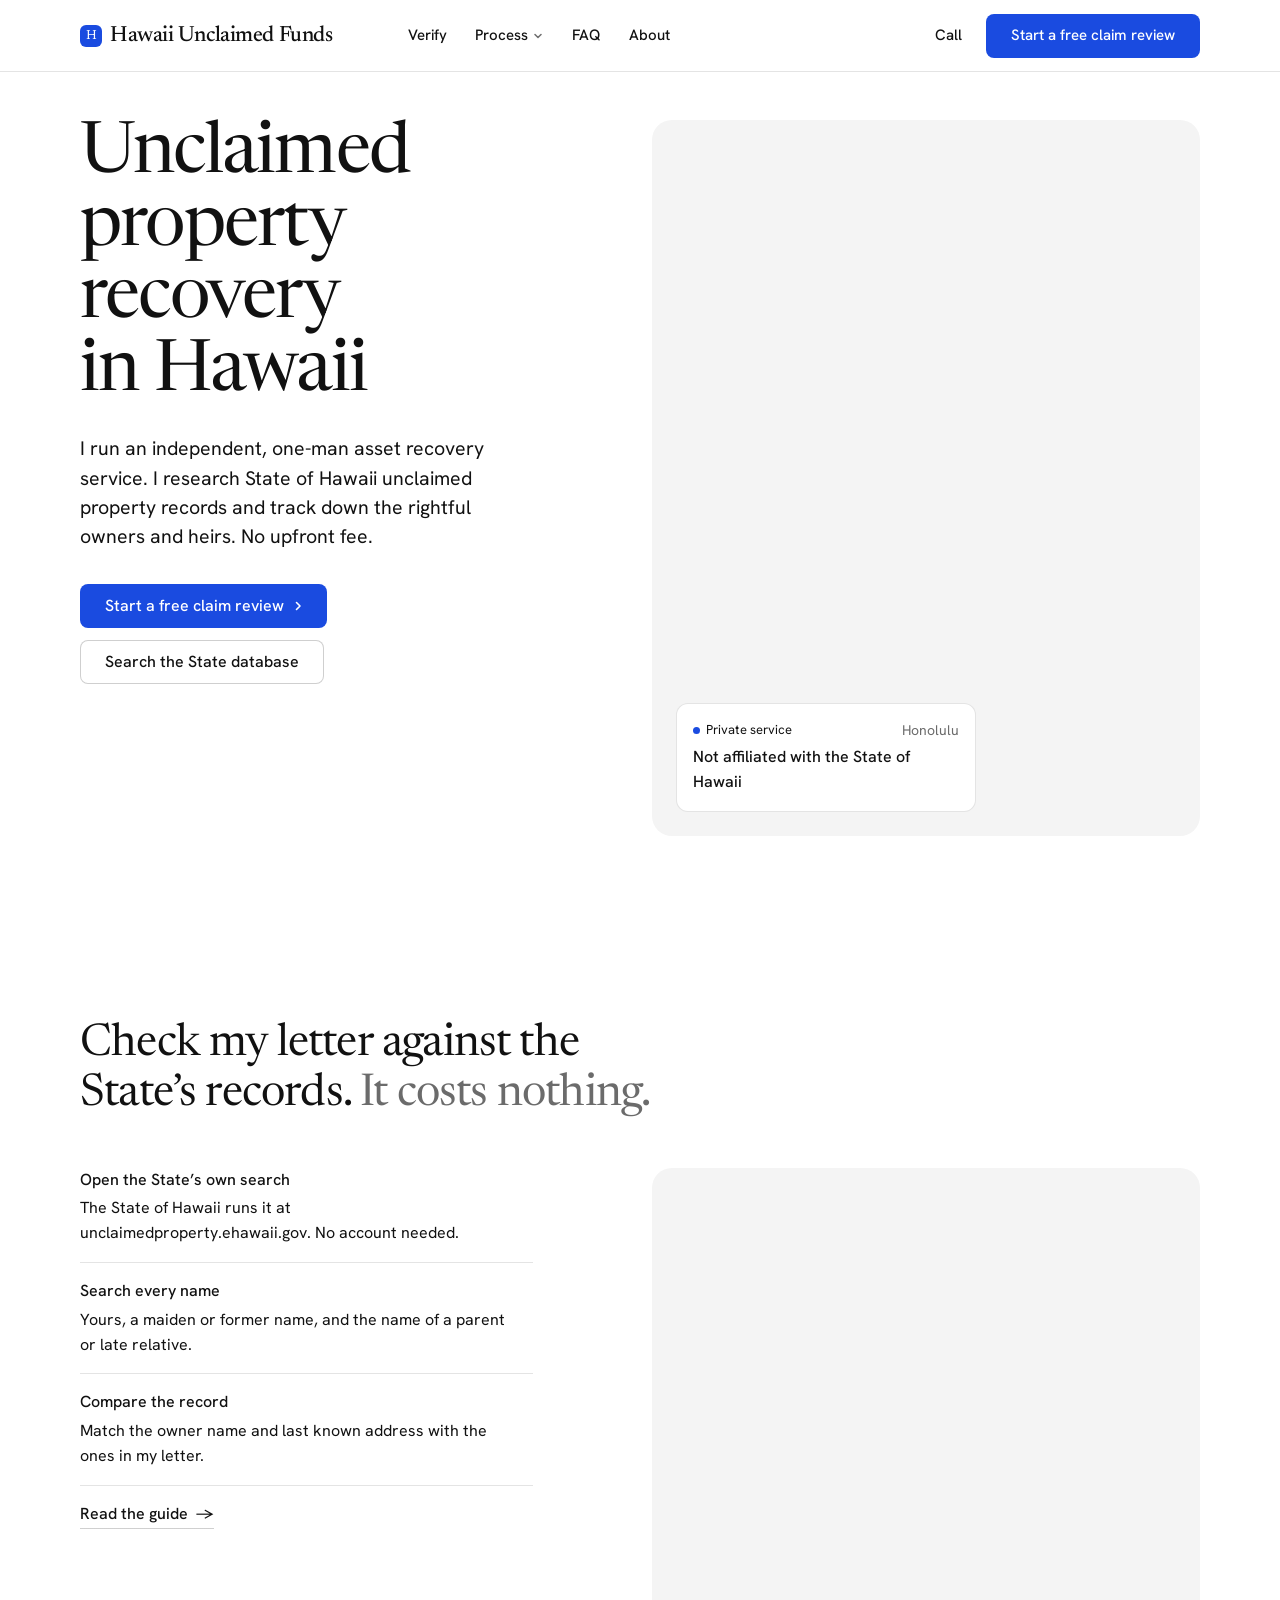
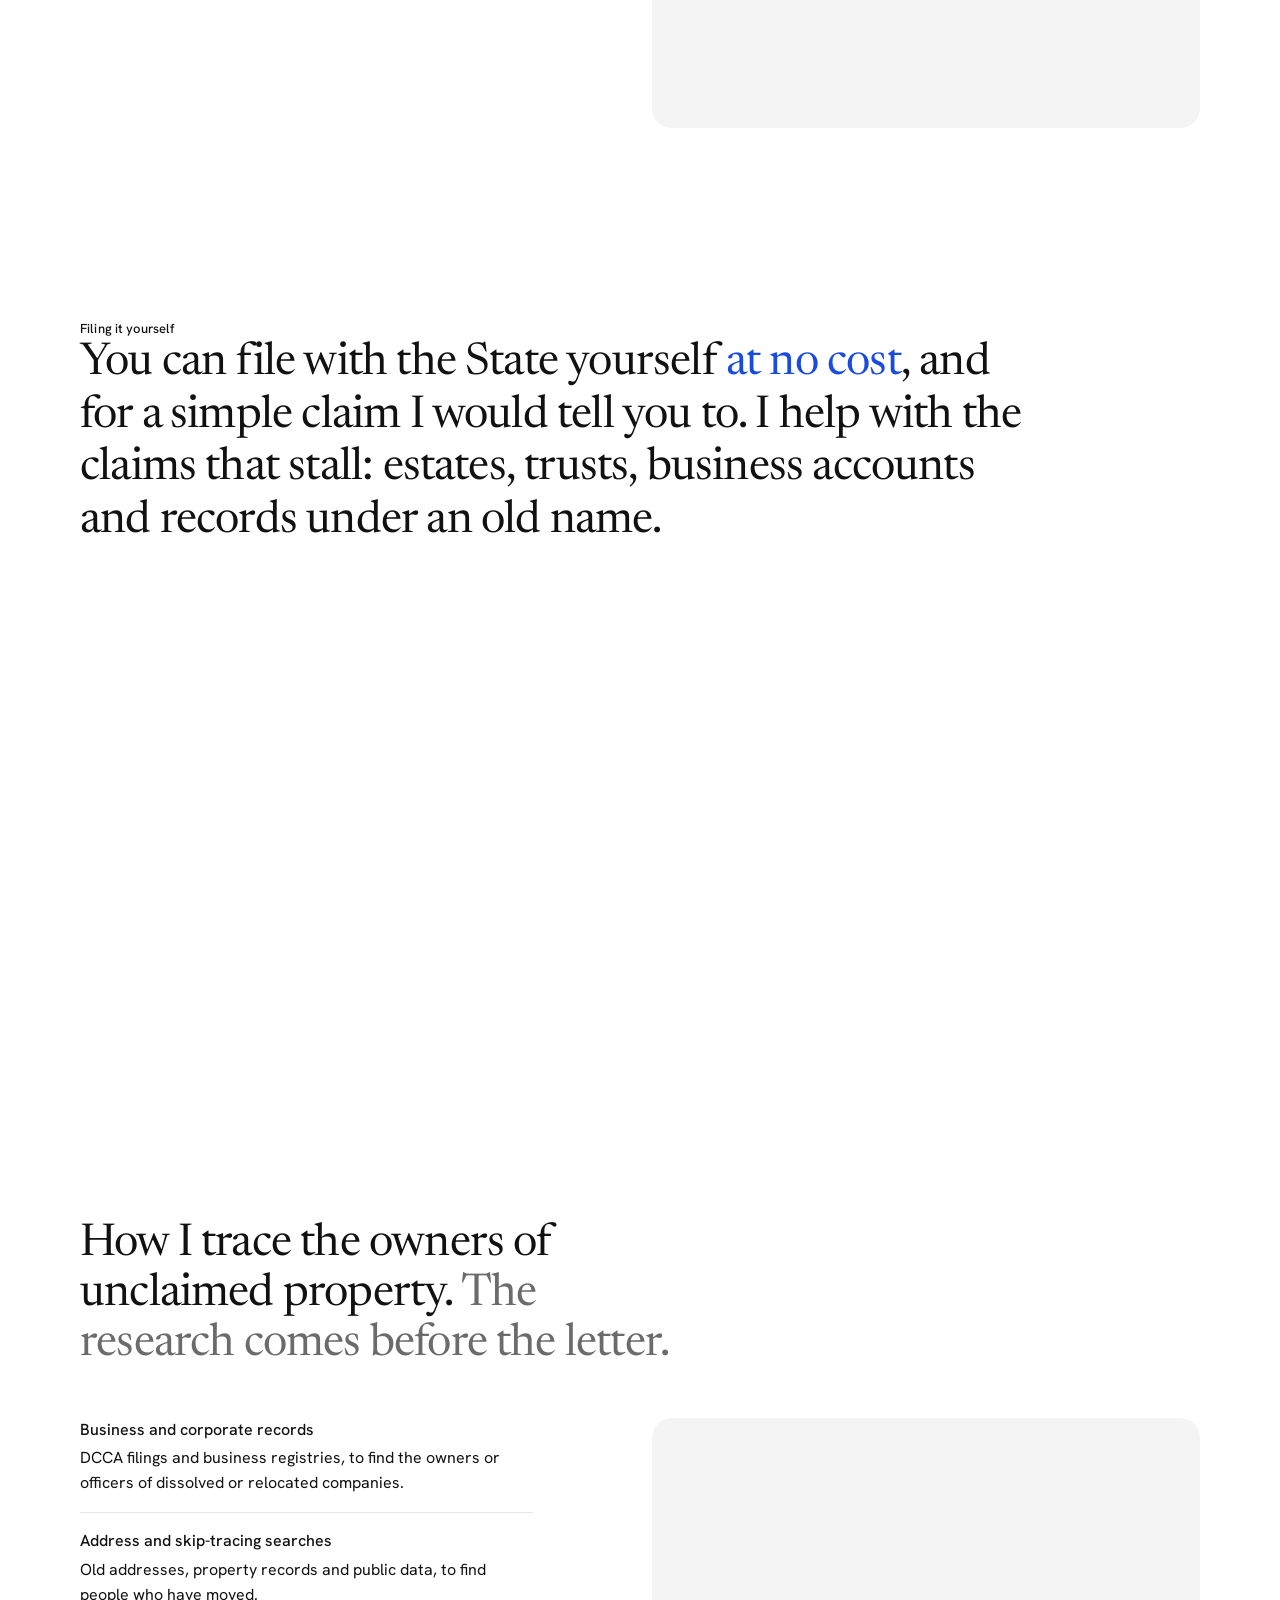
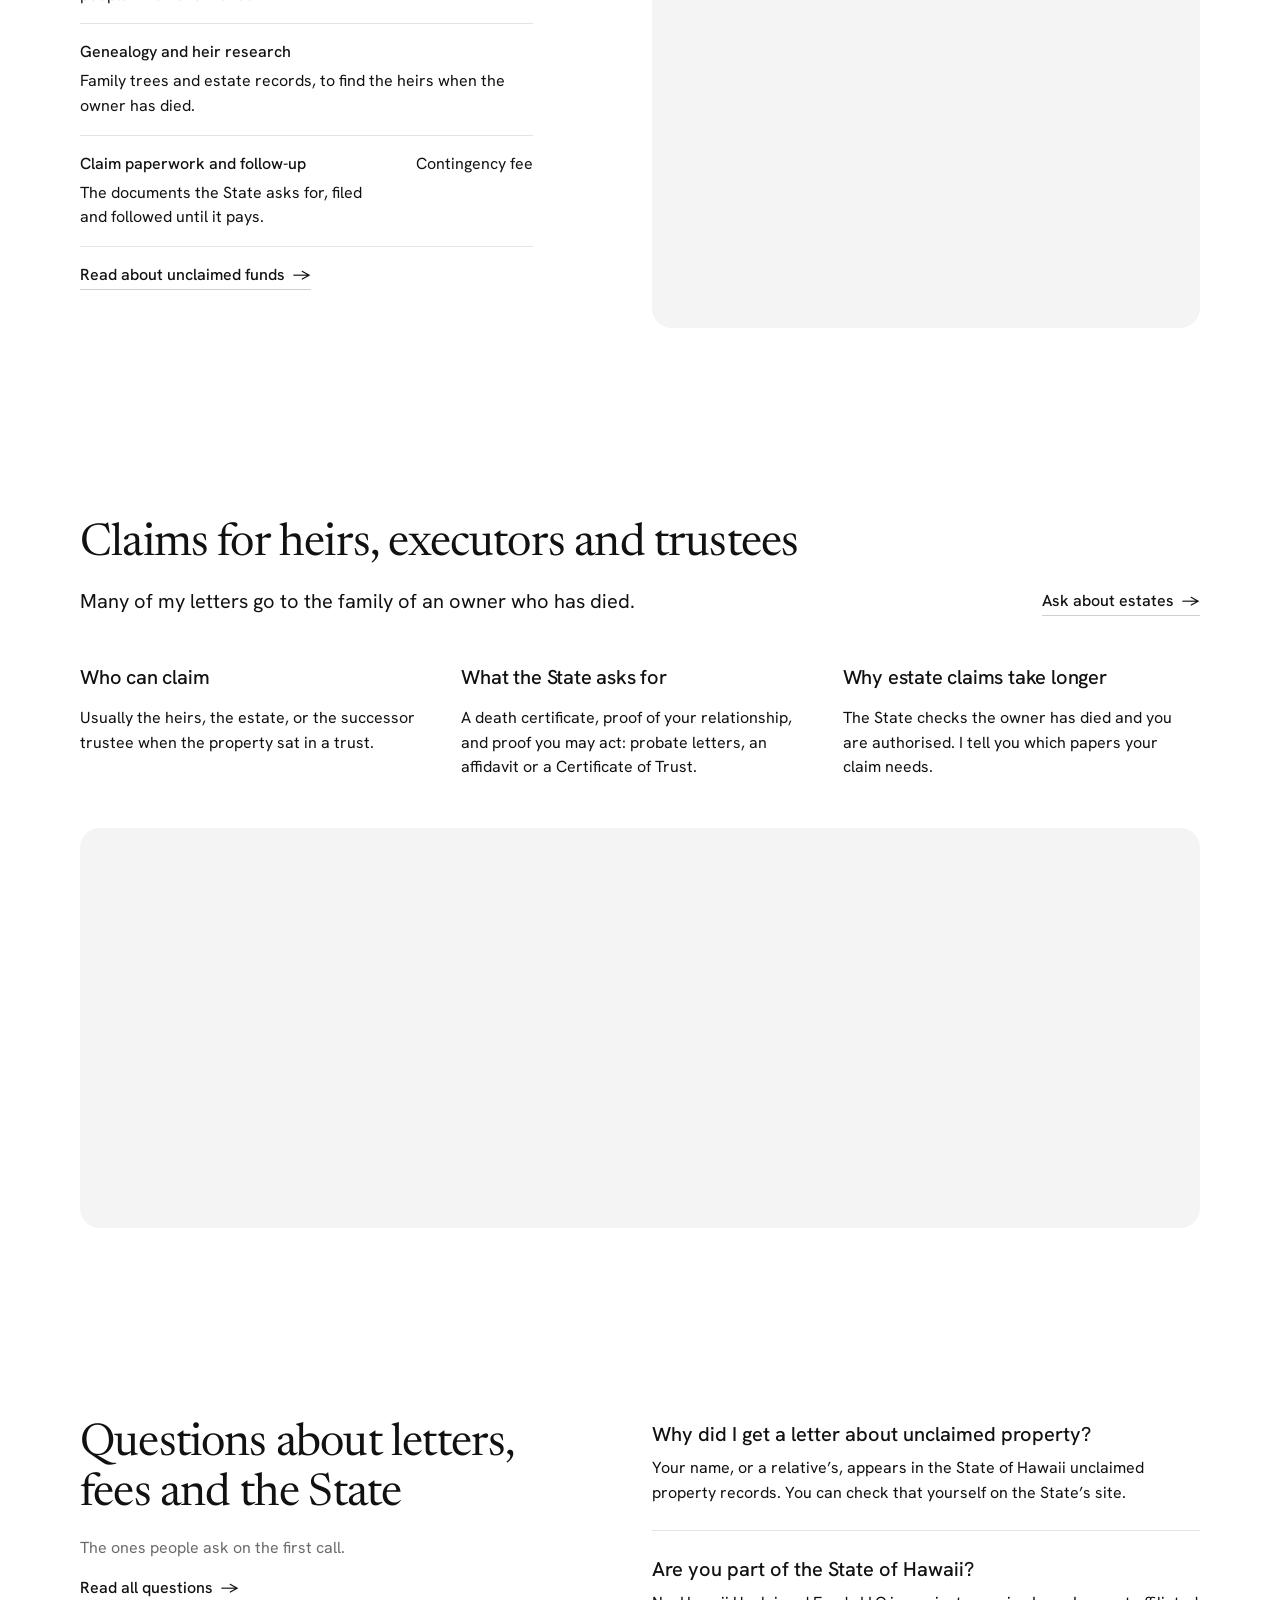
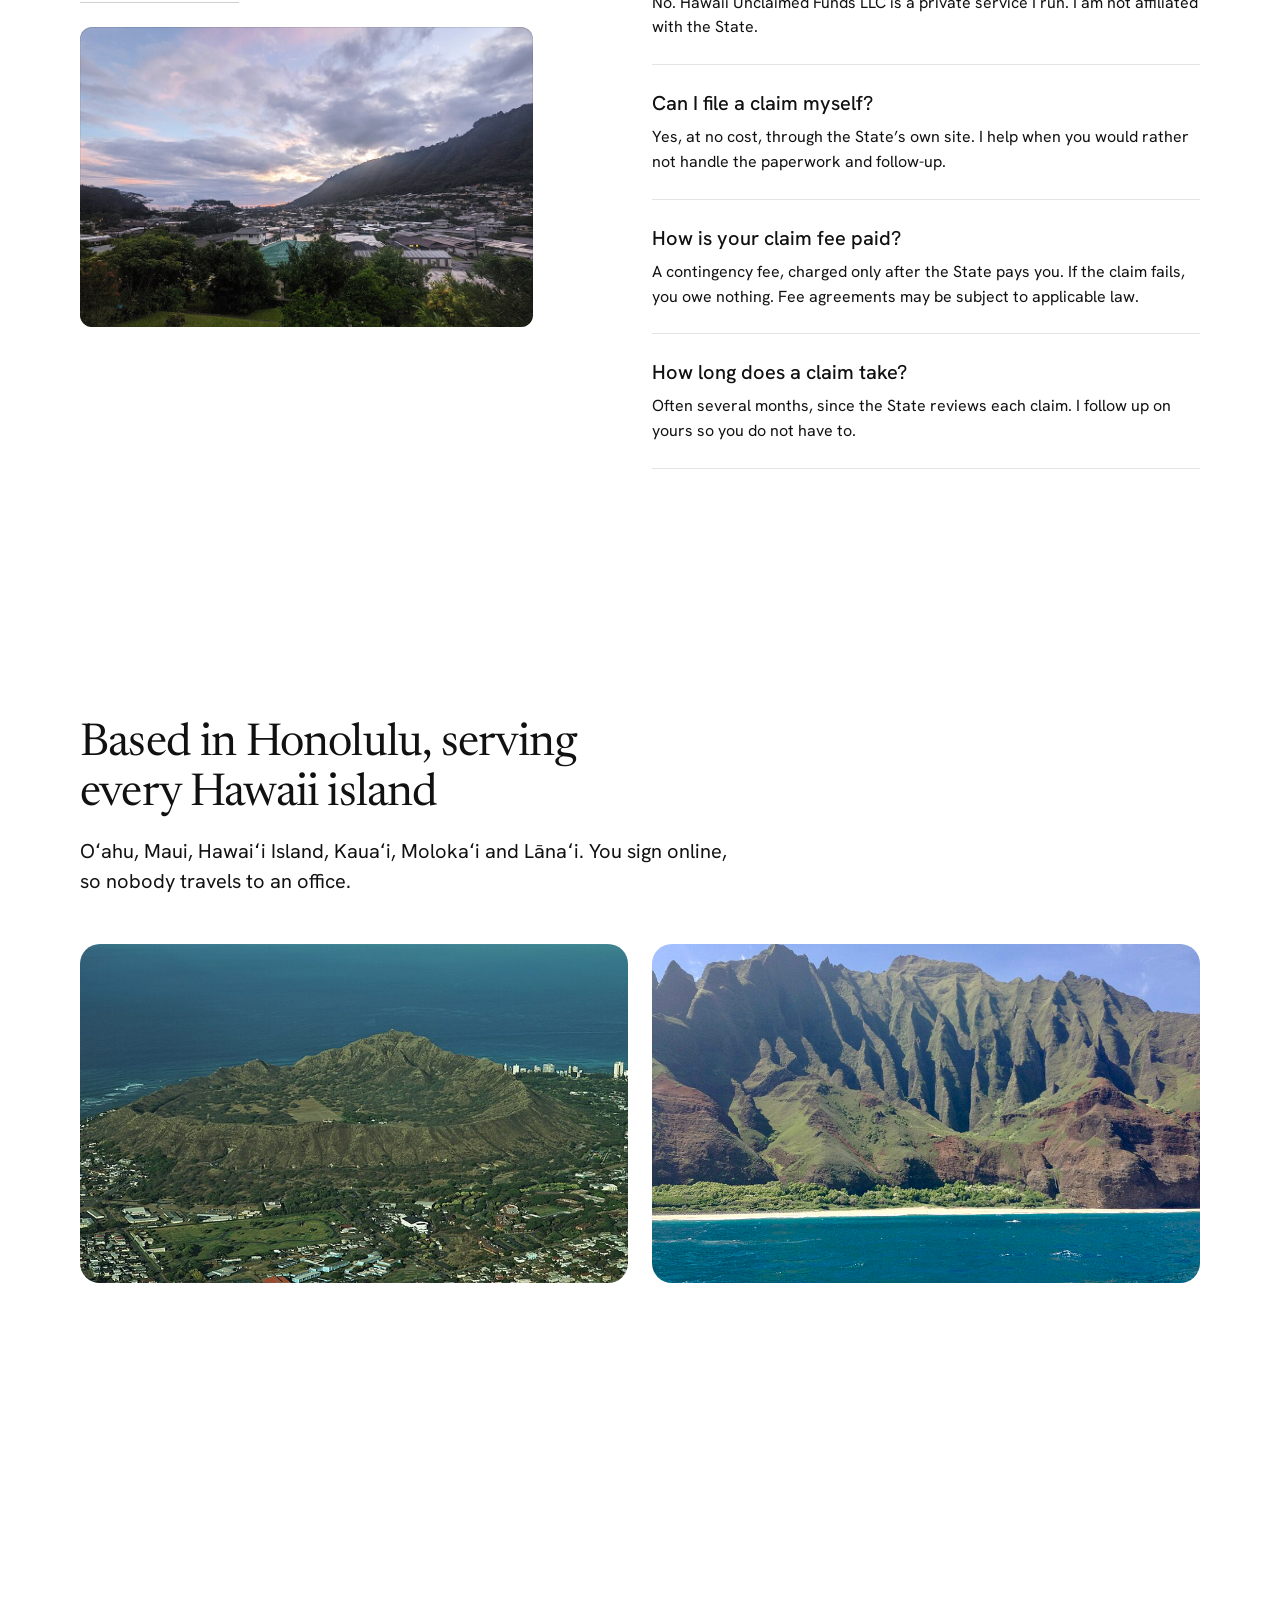
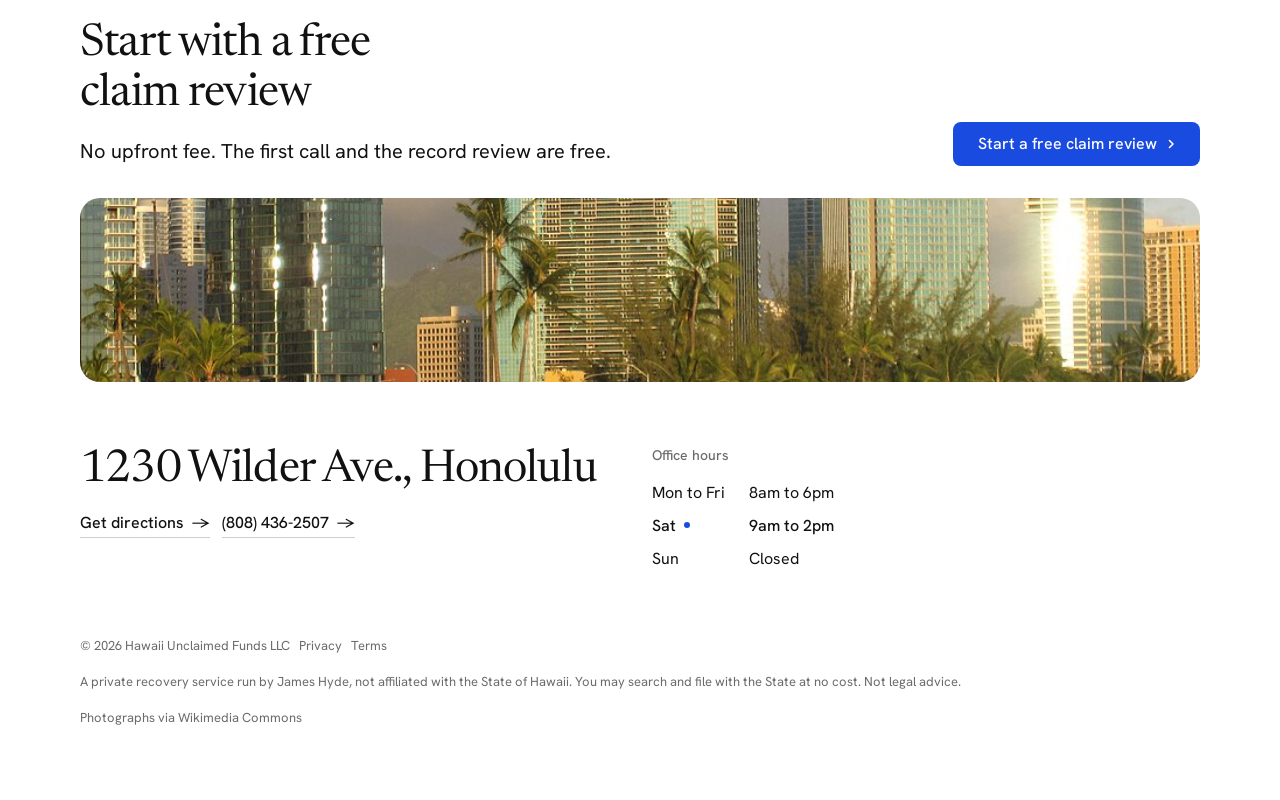
==== index.html @ cb97bc0c "Let sections grow on short desktop windows so the footer photo no longer covers the address Co-Autho" ====
<!doctype html>
<html lang="en" data-type="service" data-radius="soft" data-buttons="solid" data-motion>
<head>
<meta charset="utf-8">
<meta name="viewport" content="width=device-width, initial-scale=1, viewport-fit=cover">
<title>Hawaii Unclaimed Funds LLC: unclaimed property recovery in Hawaii</title>
<meta name="description" content="James Hyde runs an independent, one-man asset recovery service that researches State of Hawaii unclaimed property records and tracks down rightful owners and heirs. No upfront fee.">
<meta name="robots" content="index, follow">
<link rel="canonical" href="https://hawaiiunclaimedfunds.com/">
<meta property="og:type" content="website">
<meta property="og:title" content="Hawaii Unclaimed Funds LLC: unclaimed property recovery in Hawaii">
<meta property="og:description" content="State of Hawaii unclaimed property claims, researched and filed by James Hyde, an independent asset recovery service in Honolulu. No upfront fee.">
<meta property="og:url" content="https://hawaiiunclaimedfunds.com/">
<meta property="og:image" content="https://hawaiiunclaimedfunds.com/share.jpg">
<meta property="og:locale" content="en_US">
<meta name="twitter:card" content="summary_large_image">
<link rel="icon" href="favicon.svg" type="image/svg+xml">
<meta name="theme-color" content="#ffffff">
<meta name="site-kind" content="other">
<meta name="page-type" content="service">
<link rel="preconnect" href="https://fonts.googleapis.com">
<link rel="preconnect" href="https://fonts.gstatic.com" crossorigin>
<link href="https://fonts.googleapis.com/css2?family=Newsreader:opsz,wght@6..72,400..700&family=Hanken+Grotesk:wght@400..600&display=swap" rel="stylesheet">
<link rel="stylesheet" href="assets/system.css">
<link rel="stylesheet" href="assets/ui/cards.css">
<link rel="stylesheet" href="assets/motion/motion.css">
<link rel="stylesheet" href="assets/backgrounds/backgrounds.css">
<link rel="stylesheet" href="assets/layout/layout.css">
<link rel="stylesheet" href="assets/icons/icon.css">
<style>
:root {
  --p-bg: #ffffff; --p-surface: #f4f4f4; --p-ink: #111111; --p-muted: #6b6b6b;
  --p-accent: #1a4be0; --p-accent-ink: #ffffff; --p-action: #1a4be0; --p-action-ink: #ffffff;
  --p-inv-bg: #111111; --p-inv-surface: #1e1e1e; --p-inv-ink: #ffffff; --p-inv-muted: #9a9a9a;
  --p-inv-accent: #ffffff; --p-inv-accent-ink: #111111; --p-inv-action: #ffffff; --p-inv-action-ink: #111111;
  --font-display: "Newsreader", Georgia, serif;
  --font-text: "Hanken Grotesk", system-ui, sans-serif;
  --display-weight: 400;
  --display-tracking: -0.018em;
  --display-tracking-xl: -0.025em;
  --ly-scale: 1.06;
}
</style>
<!-- page CSS: only the photographs' own frames -->
<style>
  #questions .panel { --p-h: 300px; margin-top: var(--s-5); }
  #estates picture.frame__img > img { display: block; width: 100%; height: 100%; object-fit: cover; }
  @media (max-width: 639px) {
    #islands .frame { --ratio: 50%; }
    #questions .panel { --p-h: 520px; }
  }
  @media (min-width: 640px) and (max-width: 1023px) {
    #islands .grid { flex: 1 1 0; min-height: 0; }
    #islands .grid > .frame { grid-column: auto / span 6; --ratio: 0px; height: 100%; }
    #questions .panel { display: none; }
    #contact .closing__links .grid > div { grid-column: auto / span 6; }
  }
  @media (min-width: 800px) and (max-width: 1023px) { #questions .panel { display: block; --p-h: 180px; } }
  /* a short desktop window (a laptop): sections grow to fit what they hold instead of overlapping */
  @media (min-width: 1024px) and (max-height: 860px) {
    main > section:not(.hero), footer.closing { height: auto; min-height: 100svh; }
    main > section .wrap > .grid.fill { flex: none; }
    main > section .wrap > .frame.fill { flex: none; min-height: 360px; }
    footer.closing .close__media { flex: none; height: 240px; }
  }
</style>
<script>document.documentElement.classList.add('m-enter');setTimeout(()=>document.documentElement.classList.add('m-enter-done'),700)</script>
<script src="assets/backgrounds/backgrounds.js"></script>
<script>document.documentElement.classList.add('mo-js');setTimeout(()=>document.documentElement.classList.add('mo-safe'),2500)</script>
<link rel="modulepreload" href="assets/moments/moments.js">
<link rel="modulepreload" href="assets/moments/lib.js">
<link rel="modulepreload" href="assets/moments/word-highlight/moment.js">
<script type="application/ld+json">
{
  "@context": "https://schema.org",
  "@type": "LocalBusiness",
  "name": "Hawaii Unclaimed Funds LLC",
  "description": "Private recovery assistance service, personally operated by James Hyde, helping Hawaii residents and businesses identify and recover funds from the State of Hawaii Unclaimed Property database. No upfront fees.",
  "url": "https://hawaiiunclaimedfunds.com",
  "founder": "James Hyde",
  "address": {
    "@type": "PostalAddress",
    "streetAddress": "1230 Wilder Ave.",
    "addressLocality": "Honolulu",
    "addressRegion": "HI",
    "postalCode": "96822",
    "addressCountry": "US"
  },
  "telephone": "+1-808-436-2507",
  "areaServed": "Hawaii",
  "priceRange": "Contingency fee — only upon recovery"
}
</script>
</head>
<body>
<!-- type: service
     deal: hero split, nav nav-mega, close close-photo, footer footer-visit, rhythm space, buttons solid, mark initial, grounds none
     palette white-link-blue (a white ground and a biro-blue accent: the paper and ink of the claim forms and letters this work runs on), type newsreader (schibsted dealt first; its h1 failed hero-lines at 45 characters)
     moments: word-highlight in #filing (the statement that you can file yourself, and when I help) -->

<header class="nav">
  <div class="wrap nav__bar">
    <a class="skip-link" href="#top">Skip to content</a>
    <a class="nav__logo" href="#top"><span class="mark mark--initial" aria-hidden="true">H</span>Hawaii Unclaimed Funds</a>
    <nav class="nav__links" aria-label="Main">
      <div class="nav__item"><a class="nav__link" href="verify.html">Verify</a></div>
      <div class="nav__item">
        <a class="nav__link" href="how-it-works.html">Process <svg class="chev" viewBox="0 0 12 12" aria-hidden="true"><path d="M3 4.5l3 3 3-3" fill="none" stroke="currentColor" stroke-width="1.5" stroke-linecap="round" stroke-linejoin="round"/></svg></a>
        <div class="nav__menu">
          <div class="wrap grid">
            <div class="menu-col span-3">
              <p class="t-label">Before you call</p>
              <a href="verify.html">Verify a letter<span>Check my letter yourself</span></a>
              <a href="faq.html">Questions<span>Fees, letters and the State</span></a>
              <a href="contact.html">Contact<span>Phone, form and office hours</span></a>
            </div>
            <div class="menu-col span-3">
              <p class="t-label">Working with me</p>
              <a href="unclaimed-funds.html">Unclaimed funds<span>What the State holds, and why</span></a>
              <a href="how-it-works.html">How a claim works<span>From record to payment</span></a>
              <a href="why-use-us.html">Why use me<span>When help is worth the fee</span></a>
              <a href="#estates">Estate claims<span>Heirs, executors and trustees</span></a>
            </div>
            <a class="menu-card span-3 start-10" href="#estates">
              <div class="panel"><img class="frame__img" src="assets/img/photo-f24475818-500.jpg" alt="Green coastline and surf on the south shore of Maui" width="500" height="289" data-source="stand-in" data-subject="Maui"></div>
              <span class="t-card">Estate and trust claims</span>
              <span class="t-small muted">What the State asks heirs for</span>
            </a>
          </div>
        </div>
      </div>
      <div class="nav__item"><a class="nav__link" href="faq.html">FAQ</a></div>
      <div class="nav__item"><a class="nav__link" href="about.html">About</a></div>
    </nav>
    <div class="nav__actions">
      <a class="nav__link" href="tel:+18084362507" aria-label="Call the office">Call</a>
      <a class="btn btn--primary" href="contact.html">Start a free claim review</a>
    </div>
    <button class="nav__toggle" type="button" aria-expanded="false" aria-label="Menu">
      <svg width="18" height="18" viewBox="0 0 18 18" aria-hidden="true"><path d="M2 5h14M2 13h14" stroke="currentColor" stroke-width="1.6" stroke-linecap="round"/></svg>
    </button>
  </div>
</header>

<main id="top">
  <section class="hero hero--split" data-enter aria-labelledby="hero-h">
    <div class="wrap"><div class="hero-text grid hero__grid">
      <div class="hero__text span-5">
        <h1 id="hero-h">Unclaimed property recovery in Hawaii</h1>
        <p class="hero__lead">I run an independent, one-man asset recovery service. I research State of Hawaii unclaimed property records and track down the rightful owners and heirs. No upfront fee.</p>
        <div class="btn-row">
          <a class="btn btn--primary" href="contact.html">Start a free claim review<svg class="m-arrow" viewBox="0 0 12 12" aria-hidden="true"><path class="m-arrow__stem" d="M1 6h8"/><path class="m-arrow__head" d="M4.5 2.5 8 6l-3.5 3.5"/></svg></a>
          <a class="btn btn--secondary" href="https://unclaimedproperty.ehawaii.gov/lilo/property-search.html" target="_blank" rel="noopener noreferrer">Search the State database</a>
        </div>
      </div>
      <div class="hero__media span-6 start-7">
        <picture>
          <source media="(max-width: 639px)" srcset="assets/img/james-hyde-700.jpg">
          <img src="assets/img/james-hyde.jpg" alt="James Hyde, who runs Hawaii Unclaimed Funds LLC, in a navy jacket and white shirt" width="1122" height="1402" style="--ly-pos: 50% 22%" fetchpriority="high" data-source="client" data-subject="James Hyde">
        </picture>
        <div class="ly-float">
          <div class="ly-float__row"><span class="ly-live">Private service</span><span>Honolulu</span></div>
          <div class="ly-float__title">Not affiliated with the State of Hawaii</div>
        </div>
      </div>
    </div></div>
  </section>

  <section class="section" id="verify" style="--hm: 2" aria-labelledby="verify-h">
    <div class="wrap">
      <div class="section-head">
        <h2 id="verify-h">Check my letter against the State’s records. <span class="muted">It costs nothing.</span></h2>
      </div>
      <div class="grid grid--top fill">
        <div class="span-5 stack-4">
          <ol class="rows">
            <li><span class="rows__name">Open the State’s own search</span><p>The State of Hawaii runs it at unclaimedproperty.ehawaii.gov. No account needed.</p></li>
            <li><span class="rows__name">Search every name</span><p>Yours, a maiden or former name, and the name of a parent or late relative.</p></li>
            <li><span class="rows__name">Compare the record</span><p>Match the owner name and last known address with the ones in my letter.</p></li>
          </ol>
          <p><a class="link" href="verify.html">Read the guide</a></p>
        </div>
        <div class="frame frame--photo frame--fill span-6 start-7">
          <img class="frame__img" src="assets/img/photo-d183.jpg" srcset="assets/img/photo-d183-500.jpg 500w, assets/img/photo-d183-960.jpg 960w, assets/img/photo-d183.jpg 1280w" sizes="(max-width: 639px) 1280px, (max-width: 1279px) 100vw, 50vw" width="1280" height="853" alt="An open notebook with a pencil across the pages on a wooden desk" loading="lazy" decoding="async" data-source="library-057" data-subject="desk">
        </div>
      </div>
    </div>
  </section>

  <section class="section statement" id="filing" data-moment="word-highlight" aria-label="Filing it yourself">
    <div class="wrap">
      <p class="t-label">Filing it yourself</p>
      <p class="mo-wh__text">You can file with the State yourself <strong>at no cost</strong>, and for a simple claim I would tell you to. I help with the claims that stall: estates, trusts, business accounts and records under an old name.</p>
    </div>
  </section>

  <section class="section" id="research" style="--hm: 2" aria-labelledby="research-h">
    <div class="wrap">
      <div class="section-head">
        <h2 id="research-h">How I trace the owners of unclaimed property. <span class="muted">The research comes before the letter.</span></h2>
      </div>
      <div class="grid grid--top fill">
        <div class="span-5 stack-4">
          <ul class="rows">
            <li><span class="rows__name">Business and corporate records</span><p>DCCA filings and business registries, to find the owners or officers of dissolved or relocated companies.</p></li>
            <li><span class="rows__name">Address and skip-tracing searches</span><p>Old addresses, property records and public data, to find people who have moved.</p></li>
            <li><span class="rows__name">Genealogy and heir research</span><p>Family trees and estate records, to find the heirs when the owner has died.</p></li>
            <li><span class="rows__name">Claim paperwork and follow-up</span><p>The documents the State asks for, filed and followed until it pays.</p><span class="rows__value">Contingency fee</span></li>
          </ul>
          <p><a class="link" href="unclaimed-funds.html">Read about unclaimed funds</a></p>
        </div>
        <div class="frame frame--photo frame--fill span-6 start-7">
          <img class="frame__img" src="assets/img/photo-c877.jpg" srcset="assets/img/photo-c877-500.jpg 500w, assets/img/photo-c877-960.jpg 960w, assets/img/photo-c877.jpg 1280w" sizes="(max-width: 639px) 1280px, (max-width: 1279px) 100vw, 50vw" width="1280" height="853" alt="Stacks of old record books and folders seen from the side" loading="lazy" decoding="async" data-source="library-057" data-subject="records">
        </div>
      </div>
    </div>
  </section>

  <section class="section" id="estates" style="--hm: 2" aria-labelledby="estates-h">
    <div class="wrap">
      <div class="section-head section-head--row">
        <div>
          <h2 id="estates-h">Claims for heirs, executors and trustees</h2>
          <p>Many of my letters go to the family of an owner who has died.</p>
        </div>
        <a class="link" href="contact.html">Ask about estates</a>
      </div>
      <div class="grid" style="margin-bottom: var(--s-7)">
        <div class="span-4 stack-4">
          <h3 class="t-card">Who can claim</h3>
          <p>Usually the heirs, the estate, or the successor trustee when the property sat in a trust.</p>
        </div>
        <div class="span-4 stack-4">
          <h3 class="t-card">What the State asks for</h3>
          <p>A death certificate, proof of your relationship, and proof you may act: probate letters, an affidavit or a Certificate of Trust.</p>
        </div>
        <div class="span-4 stack-4">
          <h3 class="t-card">Why estate claims take longer</h3>
          <p>The State checks the owner has died and you are authorised. I tell you which papers your claim needs.</p>
        </div>
      </div>
      <div class="frame frame--photo fill">
        <picture class="frame__img"><source media="(max-width: 639px)" srcset="assets/img/photo-f8266129-phone.jpg"><img src="assets/img/photo-f8266129-1440.jpg" srcset="assets/img/photo-f8266129-500.jpg 500w, assets/img/photo-f8266129-960.jpg 960w, assets/img/photo-f8266129-1440.jpg 1440w" sizes="100vw" width="1440" height="1080" alt="Family homes across Mānoa, Honolulu, with the city towers in the distance" style="object-position: 50% 60%" loading="lazy" decoding="async" data-source="stand-in" data-subject="Honolulu homes"></picture>
      </div>
    </div>
  </section>

  <section class="section" id="questions" style="--hm: 2" aria-labelledby="questions-h">
    <div class="wrap">
      <div class="grid grid--top">
        <div class="span-5 stack-4">
          <h2 id="questions-h">Questions about letters, fees and the State</h2>
          <p class="muted">The ones people ask on the first call.</p>
          <p><a class="link" href="faq.html">Read all questions</a></p>
          <div class="panel">
            <img class="frame__img" src="assets/img/photo-f133845350-960.jpg" srcset="assets/img/photo-f133845350-500.jpg 500w, assets/img/photo-f133845350-960.jpg 960w" sizes="(max-width: 639px) 960px, (max-width: 1023px) 100vw, 40vw" width="960" height="644" alt="Houses at the back of Mānoa Valley under an evening sky" loading="lazy" decoding="async" data-source="stand-in" data-subject="Honolulu homes">
          </div>
        </div>
        <div class="faq span-6 start-7">
          <div class="faq__item"><h3>Why did I get a letter about unclaimed property?</h3><p>Your name, or a relative’s, appears in the State of Hawaii unclaimed property records. You can check that yourself on the State’s site.</p></div>
          <div class="faq__item"><h3>Are you part of the State of Hawaii?</h3><p>No. Hawaii Unclaimed Funds LLC is a private service I run. I am not affiliated with the State.</p></div>
          <div class="faq__item"><h3>Can I file a claim myself?</h3><p>Yes, at no cost, through the State’s own site. I help when you would rather not handle the paperwork and follow-up.</p></div>
          <div class="faq__item"><h3>How is your claim fee paid?</h3><p>A contingency fee, charged only after the State pays you. If the claim fails, you owe nothing. Fee agreements may be subject to applicable law.</p></div>
          <div class="faq__item"><h3>How long does a claim take?</h3><p>Often several months, since the State reviews each claim. I follow up on yours so you do not have to.</p></div>
        </div>
      </div>
    </div>
  </section>

  <section class="section" id="islands" aria-labelledby="islands-h">
    <div class="wrap">
      <div class="section-head">
        <h2 id="islands-h">Based in Honolulu, serving every Hawaii island</h2>
        <p>Oʻahu, Maui, Hawaiʻi Island, Kauaʻi, Molokaʻi and Lānaʻi. You sign online, so nobody travels to an office.</p>
      </div>
      <div class="grid">
        <div class="frame frame--photo span-6" style="--ratio: 62%">
          <img class="frame__img" src="assets/img/photo-f79843880.jpg" srcset="assets/img/photo-f79843880-500.jpg 500w, assets/img/photo-f79843880-960.jpg 960w, assets/img/photo-f79843880.jpg 1280w" sizes="(max-width: 639px) 100vw, (max-width: 1023px) 1280px, 50vw" width="1280" height="634" alt="Diamond Head crater above the houses of east Honolulu, Oʻahu" loading="lazy" decoding="async" data-source="stand-in" data-subject="Oahu">
        </div>
        <div class="frame frame--photo span-6" style="--ratio: 62%">
          <img class="frame__img" src="assets/img/photo-f66372890-960.jpg" srcset="assets/img/photo-f66372890-500.jpg 500w, assets/img/photo-f66372890-960.jpg 960w" sizes="(max-width: 639px) 100vw, (max-width: 1023px) 1280px, 50vw" width="960" height="722" alt="The green ridges of the Nā Pali coast on Kauaʻi above a blue sea" loading="lazy" decoding="async" data-source="stand-in" data-subject="Kauai">
        </div>
      </div>
    </div>
  </section>

</main>

<footer class="footer closing footer--visit" id="contact" aria-labelledby="close-h">
  <div class="wrap">
    <div class="closing__cta close--photo">
      <div class="section-head--split">
        <div><h2 id="close-h">Start with a free claim review</h2><p class="t-lead">No upfront fee. The first call and the record review are free.</p></div>
        <a class="btn btn--primary" href="contact.html">Start a free claim review<svg class="m-arrow" viewBox="0 0 12 12" aria-hidden="true"><path class="m-arrow__stem" d="M1 6h8"/><path class="m-arrow__head" d="M4.5 2.5 8 6l-3.5 3.5"/></svg></a>
      </div>
      <div class="close__media"><img src="assets/img/photo-f136387480-960.jpg" srcset="assets/img/photo-f136387480-500.jpg 500w, assets/img/photo-f136387480-960.jpg 960w" sizes="(max-width: 639px) 720px, 100vw" width="960" height="539" alt="Honolulu towers and palms along the Kakaʻako waterfront in late afternoon light" loading="lazy" decoding="async" data-source="stand-in" data-subject="Honolulu"></div>
    </div>
    <div class="closing__links">
      <div class="grid">
        <div class="span-6 stack-4">
          <address class="footer__address">1230 Wilder Ave., Honolulu</address>
          <p><a class="link" href="https://www.openstreetmap.org/search?query=Wilder%20Avenue%20Honolulu">Get directions</a> &nbsp; <a class="link" href="tel:+18084362507">(808) 436-2507</a></p>
        </div>
        <div class="span-6 start-7 stack-4">
          <h3>Office hours</h3>
          <dl class="hours" data-tz="Pacific/Honolulu"><dt data-days="mon-fri">Mon to Fri</dt><dd>8am to 6pm</dd><dt data-days="sat">Sat</dt><dd>9am to 2pm</dd><dt data-days="sun">Sun</dt><dd>Closed</dd></dl>
        </div>
      </div>
      <div class="footer__legal">
        <span>&copy; 2026 Hawaii Unclaimed Funds LLC &nbsp; <a href="privacy.html">Privacy</a> &nbsp; <a href="terms.html">Terms</a></span>
        <span>A private recovery service run by James Hyde, not affiliated with the State of Hawaii. You may search and file with the State at no cost. Not legal advice.</span>
        <a class="credits" href="credits.html">Photographs via Wikimedia Commons</a>
      </div>
    </div>
  </div>
</footer>

<nav class="actionbar" aria-label="Quick actions">
  <a class="btn btn--primary" href="contact.html">Start a free claim review</a>
</nav>

<script type="module" src="assets/system.js"></script>
<script type="module" src="assets/motion/motion.js"></script>
<script type="module" src="assets/layout/layout.js"></script>
</body>
</html>
---- assets/system.css ----
/*
  taste-skill system.css - the one system for the page. Link it first, then assets/ui/cards.css (the
  feature card, its panel and the fragment placements), then set the palette (--p-*), the fonts and
  the radius set on :root in the page (node scripts/start.mjs prints that block).
  Do not add a second grid, spacing scale, type scale, radius scale, button or card style.
*/

/* ---------------------------------------------------------------- tokens */
:root {
  /* palette (hex only; fx.js reads --bg --surface --ink --muted --accent --accent-ink) */
  --p-bg: #ffffff;
  --p-surface: #f4f4f4;
  --p-ink: #111111;
  --p-muted: #6b6b6b;
  --p-accent: #1a4be0;
  --p-accent-ink: #ffffff;
  --p-action: #1a4be0;      /* buttons, links, focus: the accent, or the ink when the accent is too pale */
  --p-action-ink: #ffffff;
  --p-inv-bg: #111111;
  --p-inv-surface: #1c1c1c;
  --p-inv-ink: #f4f4f4;
  --p-inv-muted: #a3a3a3;
  --p-inv-accent: #ffffff;
  --p-inv-accent-ink: #111111;
  --p-inv-action: #ffffff;
  --p-inv-action-ink: #111111;
  /* the lit ground behind UI and in the closing band (references/cards.md), one per page, tech pages only
     (none on kind other, which is flat): <html data-ground="sand|sky|sage|painting">. system.js gives it to every ground
     that holds UI, on light and dark pages alike; --hue on one panel changes only its accent */
  --ground-bg: #d9ccb7; --ground-surface: #e9e0d2; --ground-ink: #2a2622; --ground-muted: #5a534a; --ground-accent: #a8794a;

  /* fonts */
  --font-display: system-ui, -apple-system, "Segoe UI", sans-serif;
  --font-text: system-ui, -apple-system, "Segoe UI", sans-serif;
  --font-mono: ui-monospace, "SFMono-Regular", Menlo, Consolas, monospace;
  --display-weight: 400;    /* headlines 400; 500 on a tech page (software, gaming, hardware) */
  --display-tracking: -0.025em;

  /* the page rhythm (references/layout-v4.md): one section per screen. The header is fixed and
     --nav tall; every section is padded --padt above and --padb (plus the phone action bar, --bar)
     below, and is exactly one or two screens tall (--h: 1 or 2; --hm on a phone). The hero's words
     start --hgap under the header and its content ends --hpadb above the fold. */
  --nav: 72px;
  --padt: 120px;
  --padb: 72px;
  --hgap: 48px;
  --hpadb: 64px;
  --bar: 0px;
  /* grid: one .wrap (alias .container) for the header, every section and the footer, the same
     --gut on both sides: 1280 wide at x 80-1360 at 1440, 342 at x 24-366 at 390 */
  --container: 1280px;
  --gut: 80px;
  --pad: var(--gut);
  --gutter: 24px;

  /* spacing: 4/8 scale */
  --s-1: 4px;  --s-2: 8px;  --s-3: 12px; --s-4: 16px; --s-5: 24px;
  --s-6: 32px; --s-7: 48px; --s-8: 64px; --s-9: 96px; --s-10: 128px;
  --section: 40px;      /* only a .section outside main (the kit's demo pages); every main > section and
                           footer.closing take --padt and --padb */
  --section-band: 56px; /* the same for an older footer outside footer.closing */
  --head-gap: 48px;     /* the one heading-to-content gap, 32 on a phone (layout.css reads it as --ly-head-gap) */
  --card-pad: 16px;     /* card padding (cards.css sets its own for cards with a panel) */
  --card-gap: 16px;     /* gap between cards */

  /* type scale (the only sizes on the page) */
  --t-label: 13px;
  --t-small: 14px;
  --t-body: 16px;
  --t-lead: 18px;
  --t-card: 18px;
  --t-h3: 24px;
  /* straight lines from the phone size at 390 to the desktop size at 1440 (system.md's table) */
  --t-h2: clamp(30px, 1.72vw + 23.3px, 48px);
  --t-h1: clamp(38px, 3.24vw + 25.4px, 72px);
  /* a big number stays a step under the h2 (VI-11): 38 at 1440, 28 at 390, so it never reads as a
     section heading; a stats row and a price set their own, smaller still */
  --t-stat: clamp(28px, .952vw + 24.29px, 38px);

  /* radius: one scale (soft by default; data-radius on <html> switches it) */
  --r-sm: 8px;  --r-md: 12px; --r-lg: 20px; --r-btn: 8px;

  /* controls (fixed here; a page never adds its own) */
  --btn-h: 44px;
  --btn-h-sm: 36px;
  --nav-h: var(--nav);  /* the older name, kept for the kit's files */
  --icon: 16px;         /* small icons: socials, menu chevrons, mono brand marks */

  /* motion: the one UI ease-out (motion.css --m-ease and ui/base.css --u-ease read it; references/motion.md) */
  --ease: cubic-bezier(.2, .8, .2, 1);
  --dur: 180ms;
}
html[data-radius="sharp"] { --r-sm: 4px; --r-md: 6px;  --r-lg: 8px;  --r-btn: 4px; }
html[data-radius="soft"]  { --r-sm: 8px; --r-md: 12px; --r-lg: 20px; --r-btn: 8px; }
html[data-radius="round"] { --r-sm: 10px; --r-md: 16px; --r-lg: 24px; --r-btn: 999px; }
/* the four lit grounds (references/cards.md); sand is the default above. painting goes with
   painterly-landscape (x.ai's daylight sky over olive hills) */
html[data-ground="sky"]      { --ground-bg: #c6d3df; --ground-surface: #d6e0e9; --ground-ink: #25303a; --ground-muted: #4d5964; --ground-accent: #3f6a92; }
html[data-ground="sage"]     { --ground-bg: #cdd6c6; --ground-surface: #dce3d6; --ground-ink: #262d24; --ground-muted: #535b51; --ground-accent: #6c8e63; }
html[data-ground="painting"] { --ground-bg: #79a8d6; --ground-surface: #a6c4e2; --ground-ink: #16212c; --ground-muted: #273949; --ground-accent: #9c9b3c; }
/* cards.css takes its card and panel radii from this scale */
html[data-radius] .card { --c-r: var(--r-lg); }
html[data-radius] .panel { --p-r: var(--r-md); }

/* a phone: the header 56, the sections padded 96 / 48, the hero's words 40 under the header and its
   content ending 24 above the fold, 24 at both sides, 12 between columns */
@media (max-width: 639px) {
  :root { --nav: 56px; --padt: 96px; --padb: 48px; --hgap: 40px; --hpadb: 24px; --gut: 24px; --gutter: 12px; --card-gap: 12px; --head-gap: 32px; }
}
@media (min-width: 640px) {
  :root { --gut: 48px; --section: 48px; --section-band: 72px; --card-pad: 24px; }
}
@media (min-width: 1024px) {
  :root { --gut: 80px; --section: 56px; --section-band: 96px; --card-gap: 24px;
          --t-lead: 20px; --t-card: 20px; --t-h3: 28px; }
  /* a place (and a local service): the 1200 column at x 120-1320 */
  html[data-type="place"] { --gut: 120px; --container: 1200px; }
}
/* a place (VI-06, ST-96, PH-23): its own smaller type (h1 48/53 and 32/37, h2 32/40 and 24/30, titles
   and the sub-line 20 and 18), the Recipe 3 hero's gap under its photograph (40, 24 on a phone),
   square photographs and cards and 2px buttons, whatever data-radius and data-buttons say */
:root[data-type="place"] {
  --hgap: 40px;
  --t-h1: clamp(32px, 1.524vw + 26.06px, 48px);
  --t-h2: clamp(24px, .762vw + 21px, 32px);
  --t-h3: clamp(20px, .381vw + 18.51px, 24px);
  --r-sm: 2px; --r-md: 0px; --r-lg: 0px; --r-btn: 2px;
}
:root[data-type="place"] :is(h1, .t-h1) { line-height: 1.104; }
:root[data-type="place"] :is(h2, .t-h2) { line-height: 1.25; }
@media (max-width: 639px) {
  :root[data-type="place"] { --hgap: 24px; }
  :root[data-type="place"] :is(h1, .t-h1) { line-height: 1.156; }
}

/* ---------------------------------------------------------------- grounds (at most three) */
:root, .ground-base {
  --bg: var(--p-bg); --surface: var(--p-surface); --ink: var(--p-ink); --muted: var(--p-muted);
  --accent: var(--p-accent); --accent-ink: var(--p-accent-ink); --card: var(--p-surface);
  --action: var(--p-action); --action-ink: var(--p-action-ink);
}
.ground-surface {
  --bg: var(--p-surface); --surface: var(--p-bg); --ink: var(--p-ink); --muted: var(--p-muted);
  --accent: var(--p-accent); --accent-ink: var(--p-accent-ink); --card: var(--p-bg);
  --action: var(--p-action); --action-ink: var(--p-action-ink);
}
.ground-inverse {
  --bg: var(--p-inv-bg); --surface: var(--p-inv-surface); --ink: var(--p-inv-ink); --muted: var(--p-inv-muted);
  --accent: var(--p-inv-accent); --accent-ink: var(--p-inv-accent-ink); --card: var(--p-inv-surface);
  --action: var(--p-inv-action); --action-ink: var(--p-inv-action-ink);
}
:root, .ground-base, .ground-surface, .ground-inverse {
  --line: color-mix(in oklab, var(--ink) 11%, transparent);
  --line-strong: color-mix(in oklab, var(--ink) 20%, transparent);
  /* effects (fx.js) and UI fragments (assets/ui) take the colours of the ground they sit on */
  --fx-bg: var(--bg); --fx-surface: var(--surface); --fx-ink: var(--ink); --fx-muted: var(--muted);
  --fx-accent: var(--accent); --fx-accent-ink: var(--accent-ink);
  --ui-font: var(--font-text); --ui-mono: var(--font-mono); --ui-radius: var(--r-md);
}
.ground-base, .ground-surface, .ground-inverse { background: var(--bg); color: var(--ink); }

/* ---------------------------------------------------------------- base */
*, *::before, *::after { box-sizing: border-box; }
/* an anchor lands on the section's top (the judge's frame): the fixed header covers --nav of its --padt */
html { -webkit-text-size-adjust: 100%; scroll-padding-top: 0; scroll-behavior: auto; margin: 0; }
body {
  margin: 0; background: var(--bg); color: var(--ink);
  font: 400 var(--t-body)/1.55 var(--font-text);
  -webkit-font-smoothing: antialiased; text-rendering: optimizeLegibility; overflow-x: clip;
}
img, svg, video, canvas { display: block; max-width: 100%; }
/* hidden means hidden, also on an img the line above makes a block (a menu tab's photograph, a peek photograph) */
[hidden] { display: none !important; }
img, video { height: auto; }
a { color: inherit; text-decoration: none; }
button { font: inherit; color: inherit; }
h1, h2, h3, h4, p, ul, ol, figure, blockquote { margin: 0; }
ul, ol { padding: 0; list-style: none; }
h1, h2, h3, h4 {
  font-family: var(--font-display); font-weight: var(--display-weight);
  letter-spacing: var(--display-tracking); text-wrap: balance; overflow-wrap: break-word;
  /* a long word (a German compound at 390) breaks at a syllable with a hyphen, in the language of <html lang>;
     only words of 10 letters or more, 4 at least on each side, so a short English heading never breaks */
  hyphens: auto; -webkit-hyphens: auto; hyphenate-limit-chars: 10 4 4;
}
h1, .t-h1 { font-size: var(--t-h1); line-height: 1.04; }
h2, .t-h2 { font-size: var(--t-h2); line-height: 1.1; }
h3, .t-h3 { font-size: var(--t-h3); line-height: 1.2; }
h4, .t-card { font-family: var(--font-text); font-weight: 500; font-size: var(--t-card); line-height: 1.3; letter-spacing: -0.01em; }
p { text-wrap: pretty; }
.t-lead  { font-size: var(--t-lead); line-height: 1.5; }
.t-body  { font-size: var(--t-body); line-height: 1.55; }
.t-small { font-size: var(--t-small); line-height: 1.5; }
.t-label { font-size: var(--t-label); font-weight: 500; line-height: 1.4; letter-spacing: 0.01em; }
.t-stat  { font-family: var(--font-display); font-weight: var(--display-weight); font-size: var(--t-stat);
           line-height: 1; letter-spacing: var(--display-tracking); font-variant-numeric: tabular-nums; }
.muted { color: var(--muted); }
.mono  { font-family: var(--font-mono); }
.measure { max-width: 62ch; }
:focus-visible { outline: 2px solid var(--action); outline-offset: 2px; border-radius: 2px; }
::selection { background: color-mix(in oklab, var(--accent) 30%, transparent); }

/* ---------------------------------------------------------------- grid */
.wrap, .container { width: min(100% - 2 * var(--gut), var(--container)); margin-inline: auto; padding-inline: 0; }
.grid { display: grid; grid-template-columns: repeat(12, minmax(0, 1fr)); column-gap: var(--gutter); row-gap: var(--card-gap); }
.grid > * { min-width: 0; grid-column: 1 / -1; }
.section { padding-block: var(--section); }

/* ---------------------------------------------------------------- one section per screen
   The page is a stack of screens. Framed at scrollY = k x the screen height, a shot shows exactly one
   section: the hero alone on the first screen, every other section (and footer.closing, the close and
   the footer in one) exactly one or two screens tall, its h2 first, --padt under its top. Heights
   and padding do it: no pinning, snapping or script.
     <section class="section" id=".." style="--h: 2">     (2 screens; --hm sets a phone's count alone)
       <div class="wrap"> the h2 first, then the content </div>     (the one in-flow child)
     </section>
   A layer (a full-bleed photograph or ground behind the words) is an <img class="layer" aria-hidden="true">
   beside the .wrap. Content must fit: one screen holds 708px of content at 1440x900 (900 - 120 - 72),
   two hold 1,608 (the second screen's part starts --padt under its top with .g2). From 640 to 1279 a
   section keeps at least its screens and grows past them rather than overlap the next. */
main > :is(section, .section), footer.closing {
  position: relative; box-sizing: border-box;
  height: calc(var(--h, 1) * 100vh); height: calc(var(--h, 1) * 100svh);
  padding: var(--padt) 0 calc(var(--padb) + var(--bar));
}
main > :is(section, .section) > :is(.wrap, .container), footer.closing > .wrap { position: relative; z-index: 1; height: 100%; }
main > :is(section, .section) > :is(.wrap, .container):not(.grid) { display: flex; flex-direction: column; }
/* a .wrap that is the section's grid too (class="wrap grid"): its rows start at the top */
main > :is(section, .section) > :is(.wrap, .container).grid { align-content: start; }
/* .fill: the block that takes what the screen leaves under the heading (a photograph, a frame) */
main > :is(section, .section) > .wrap > .fill { flex: 1 1 0; min-height: 0; }
/* two screens as two groups: row 1 the h2 and the first group, row 2 the rest (no second h2), starting
   --padt under the second screen's top, so the second shot looks like any other section */
main > :is(section, .section).g2, footer.closing.g2 { --h: 2; }
main > :is(section, .section).g2 > :is(.wrap, .container), footer.closing.g2 > .wrap { display: grid; grid-template-rows: minmax(0, 1fr) minmax(0, 1fr); row-gap: calc(var(--padt) + var(--padb) + var(--bar)); }
main > :is(section, .section).g2 > :is(.wrap, .container) > *, footer.closing.g2 > .wrap > * { min-height: 0; align-self: start; }
main > :is(section, .section).g2 > :is(.wrap, .container) > :is(.group, .fill) { align-self: stretch; }
/* a group: one screen's part of a .g2 section (its h2 and first rows, or the rest) */
.group { display: flex; flex-direction: column; min-height: 0; }
/* each screen's card row runs down to that screen's foot (the cards stretch, their panels grow), so
   the second screen of a .g2 is never a short row over an empty ground; both rows end on the same line */
@media (min-width: 1024px) {
  main > :is(section, .section).g2 > .wrap > .grid:last-child,
  main > :is(section, .section).g2 > .wrap > .group > .grid:last-child { align-self: stretch; flex: 1 1 auto; min-height: 0; }
}
.group > .fill { flex: 1 1 0; min-height: 0; }
@media (min-width: 640px) and (max-width: 1279px) {
  main > :is(section, .section):not(.hero, .section--hero), footer.closing {
    height: auto; min-height: calc(var(--h, 1) * 100vh); min-height: calc(var(--h, 1) * 100svh);
  }
  /* the section is a column and its .wrap takes all of it, so a .fill (a photograph, a frame) still
     grows to the section's foot (a min-height percentage would not resolve, leaving it at its least) */
  /* :where() keeps it at no weight, so a page's own phone- or tablet-only hiding (section.desk-only { display: none }) wins */
  :where(main > :is(section, .section):not(.hero, .section--hero), footer.closing) { display: flex; flex-direction: column; }
  main > :is(section, .section):not(.hero, .section--hero) > :is(.wrap, .container), footer.closing > .wrap { flex: 1 0 auto; height: auto; min-height: 0; }
}
/* a phone: lvh (the screen with its bars hidden) for every section but the hero; --hm when stacking
   makes the content taller than the desktop count */
@media (max-width: 639px) {
  /* at least its screens, never less: content a screen cannot hold makes the section taller (the rhythm
     check then asks for --hm: 2 or less content); a fixed height would lay its last rows over the next
     section, the fault the phone shots showed most (a list under the closing heading and its button) */
  main > :is(section, .section):not(.hero, .section--hero), footer.closing {
    height: auto; min-height: calc(var(--hm, var(--h, 1)) * 100vh); min-height: calc(var(--hm, var(--h, 1)) * 100lvh);
  }
  /* one grid row at least the screens tall that grows with the .wrap's content: the .wrap is stretched to
     it, so its .fill and its two groups still share a definite height */
  /* (at no weight, as on the tablet: a page's own section.desk-only { display: none } still hides it) */
  :where(main > :is(section, .section):not(.hero, .section--hero):has(> :is(.wrap, .container)), footer.closing) {
    display: grid; grid-template-columns: minmax(0, 1fr); grid-template-rows: 1fr; grid-auto-rows: auto;
  }
  main > :is(section, .section):not(.hero, .section--hero) > :is(.wrap, .container), footer.closing > .wrap { height: auto; }
  main > :is(section, .section).g2m, footer.closing.g2m { --hm: 2; }
  main > :is(section, .section).g2m > :is(.wrap, .container), footer.closing.g2m > .wrap { display: grid; grid-template-rows: minmax(0, 1fr) minmax(0, 1fr); row-gap: calc(var(--padt) + var(--padb) + var(--bar)); }
  /* stacked in one, the two groups keep the open cards' 32px, so the first group's last panel never meets
     the next card's title */
  main > :is(section, .section).g2:not(.g2m) > :is(.wrap, .container) { display: flex; row-gap: var(--s-6); }
  /* what the two screens leave goes around the second group, so it opens below the header, not on the fold */
  main > :is(section, .section).g2:not(.g2m) > :is(.wrap, .container) > :last-child { margin-block: auto; }
  main > :is(section, .section).g2:not(.g2m) > :is(.wrap, .container) > * { align-self: stretch; }
}
/* a layer: the photograph or ground of a whole section, under its words, edge to edge */
main > :is(section, .section) > :is(img, video, canvas, picture).layer,
footer.closing > :is(img, video, canvas, picture).layer {
  position: absolute; inset: 0; z-index: 0; width: 100%; height: 100%; max-width: none; object-fit: cover; object-position: var(--pos, 50% 50%);
}
main > :is(section, .section) > picture.layer > img { width: 100%; height: 100%; object-fit: cover; }

/* the hero: exactly the first screen, the fixed header over its top. Its words start --hgap under the
   header (--photo adds a full-bleed photograph's height above them on a place); its content ends
   --hpadb above the fold, and nothing of the next section shows, at 1440, 1024, 820 and 390.
     <section class="hero hero--<type>"><div class="wrap"><div class="hero-text"> .. </div>[one strip]</div></section>
   .hero-text holds the whole composition (the words, and the picture or window beside or under them);
   one docked strip (logos, three facts) may follow it, at most 96px, desktop only. */
main > :is(.hero, .section--hero) {
  height: 100vh; height: 100svh; min-height: 0;
  padding: calc(var(--nav) + var(--photo, 0px) + var(--hgap)) 0 calc(var(--hpadb) + var(--bar));
}
:is(.hero, .section--hero) > .wrap { height: 100%; display: grid; grid-template-rows: minmax(0, 1fr) auto; row-gap: var(--s-7); }
:is(.hero, .section--hero) > .wrap > .hero-text { min-height: 0; }
/* a phone: the hero is at least the first screen and grows when a short phone (320x640) cannot hold its
   words, buttons and picture, so nothing of it lies over the next section or under the header */
@media (max-width: 639px) {
  main > :is(.hero, .section--hero) { height: auto; min-height: 100vh; min-height: 100svh; }
  main > :is(.hero, .section--hero):has(> :is(.wrap, .container)) { display: grid; grid-template-columns: minmax(0, 1fr); grid-template-rows: 1fr; grid-auto-rows: auto; }
  main > :is(.hero, .section--hero) > :is(.wrap, .container) { height: auto; }
}
:is(.hero, .section--hero) > .wrap > .hero-strip { grid-row: 2; max-height: 96px; }
@media (max-width: 639px) { :is(.hero, .section--hero) > .wrap > .hero-strip { display: none; } }
.section--hero .section-head { max-width: 860px; }
/* the starter's own hero (hero-split): the words on span-5 top-aligned, the picture on span-6 start-7
   as tall as the hero's content box (at most 716 at 1440x900); a phone stacks words, then the picture
   in what is left */
.hero-text.hero-split { height: 100%; align-items: stretch; }
.hero-split > .hero-copy { align-self: start; }
.hero-split > .hero-visual { position: relative; min-height: 0; height: 100%; }
@media (max-width: 1023px) {
  .hero-text.hero-split { display: flex; flex-direction: column; gap: var(--s-6); }
  .hero-split > .hero-visual { flex: 1 1 0; min-height: 200px; height: auto; }
}
.hero-copy > * + * { margin-top: var(--s-5); }
/* the h1 first in the words' column: its capitals start on the picture's top line, not the line box's
   (the leading above the capitals would put the words about 12px under the photograph's top) */
.hero-copy > h1:first-child { text-box: trim-start cap alphabetic; }
.hero-copy > .btn-row { margin-top: var(--s-6); }
/* three short facts at the foot of the words' column, on the picture's bottom line (no dead space
   under the buttons): <dl class="hero-facts"><div><dt>..</dt><dd>..</dd></div> x3</dl> */
@media (min-width: 1024px) {
  .hero-split > .hero-copy { height: 100%; display: flex; flex-direction: column; }
  .hero-split > .hero-copy > .hero-facts { margin-top: auto; }
}
.hero-facts { display: grid; grid-template-columns: repeat(3, minmax(0, 1fr)); gap: var(--s-5) var(--gutter); margin: 0; }
.hero-facts > div { display: grid; gap: var(--s-1); align-content: start; }
.hero-facts dt { font-size: var(--t-small); color: var(--muted); }
.hero-facts dd { margin: 0; font-weight: 500; }
@media (max-width: 1023px) { .hero-facts { display: none; } }
/* a notice line above the h1 (changed hours, a delivery cut-off): one line with a number, static,
   starting on the left line like the h1 under it */
.hero-notice { font-size: var(--t-small); font-weight: 500; color: var(--ink); }
.hero-notice b, .hero-notice strong { font-weight: 500; color: var(--accent); }
.hero-copy > .hero-notice + h1 { margin-top: var(--s-5); }

/* a phone: open tiles from a row of three or four (rooms, goods, beans) go two-up, an odd last one
   across the row, so a row of three fits one 844px screen (stacked one under another they need two) */
@media (max-width: 639px) {
  .grid > .tile:is(.span-3, .span-4) { grid-column: auto / span 6; }
  .grid > .tile:is(.span-3, .span-4):nth-child(odd of .tile):nth-last-child(1 of .tile) { grid-column: 1 / -1; }
  .grid > .tile:is(.span-3, .span-4) .tile__head { flex-wrap: wrap; gap: 0 var(--s-2); }
}
/* a phone: open cards (words on the ground, the panel under them) stacked one under another keep 32px
   between a panel's foot and the next card's title, so a title never reads as the panel's caption */
@media (max-width: 639px) { .grid:has(> .card--open) { row-gap: var(--s-6); } }
/* a phone stacks a two-screen section's four open tiles into its two screens: their panels take 180px (a wide
   crop), so the h2 and the first two tiles of two lines each end on the first screen and the four inside both,
   not a third of a screen past. A page that sets its group's own --p-h (#features .panel) sets its phone value
   too, as the starter does */
@media (max-width: 639px) { main > :is(section, .section).g2 .card--open > .panel { --p-h: 180px; } }
/* spans: desktop >= 1024. Tablet 640-1023: text cards on span-3 and span-6 go two-up; cards with a
   panel (a visual needs the width; the one exception is a span-6 pair, below)
   and everything else (split text and visuals, span-4 cards, span-5/7/8 blocks) take the full row, so a split stacks and no row is left half empty. Phone < 640: one column. */
@media (min-width: 640px) and (max-width: 1023px) {
  .grid > .card.span-3:not(:has(> .panel)), .grid > .card.span-6:not(:has(> .panel)) { grid-column: auto / span 6; }
  /* the one exception with a panel: a 2x2 (or a pair) of span-6 cards stays two-up from 720px (a panel
     of about 310px and more, wide enough for a kit fragment), so four cards take one or two screens
     at 768-820 instead of a card per row (four stacked panels run past two screens). Split cards and
     every other span keep the full row. Under 720 a card per row. */
  @media (min-width: 720px) {
    .grid > .card.span-6:has(> .panel):not(.card--split) { grid-column: auto / span 6; }
    .grid > .card.span-6:has(> .panel):not(.card--split):nth-child(odd of .card.span-6):nth-last-child(1 of .card.span-6) { grid-column: 1 / -1; }
  }
  /* open tiles (rooms, models, people, a photo pair) go two-up; an odd last one takes the row */
  .grid > .tile:is(.span-3, .span-4, .span-6) { grid-column: auto / span 6; }
  .grid > .tile:is(.span-3, .span-4, .span-6):nth-child(odd of .tile):nth-last-child(1 of .tile) { grid-column: 1 / -1; }
}
@media (min-width: 1024px) {
  .span-2  { grid-column: auto / span 2; }
  .span-3  { grid-column: auto / span 3; }
  .span-4  { grid-column: auto / span 4; }
  .span-5  { grid-column: auto / span 5; }
  .span-6  { grid-column: auto / span 6; }
  .span-7  { grid-column: auto / span 7; }
  .span-8  { grid-column: auto / span 8; }
  .span-9  { grid-column: auto / span 9; }
  .span-10 { grid-column: auto / span 10; }
  .span-12 { grid-column: auto / span 12; }
  .start-1 { grid-column-start: 1; } .start-2 { grid-column-start: 2; } .start-3 { grid-column-start: 3; }
  .start-5 { grid-column-start: 5; } .start-6 { grid-column-start: 6; } .start-7 { grid-column-start: 7; }
  .start-4 { grid-column-start: 4; } .start-8 { grid-column-start: 8; } .start-9 { grid-column-start: 9; }
  .start-10 { grid-column-start: 10; }
  /* a split is top-aligned: the words' first line and the picture's top on one line (never centred
     against each other, never mirrored: text left, the visual right, on every split of the page) */
  .grid--middle, .grid--top { align-items: start; }
}
/* card rows: every card in a row the same height (a plain .grid stretches them) */
.grid:is(.grid--middle, .grid--top) > .card { align-self: stretch; }
/* 1024-1279: a span-4 card's panel would be about 220px wide, too narrow for real UI. Cards with a
   panel on span-4 go two-up, a span-8 one takes the row, and an odd last one takes the row too
   (steps, proof row: two, then one wide; bento: the wide card, then the four small ones two by two) */
@media (min-width: 1024px) and (max-width: 1279px) {
  .grid > .card.span-4:has(> .panel) { grid-column: auto / span 6; }
  .grid > .card.span-8:has(> .panel),
  .grid > .card.span-4:has(> .panel):nth-child(odd of .card.span-4):nth-last-child(1 of .card.span-4) { grid-column: 1 / -1; }
}

/* ---------------------------------------------------------------- section heading */
.section-head { max-width: 760px; margin-bottom: var(--head-gap); display: grid; gap: var(--s-4); }
/* every heading starts on the left line (a centred head among left ones reads as a mistake): the
   old centred head is left-aligned too */
.section-head--center { text-align: left; justify-items: start; }
/* a head row: the h2 (and its line) left, one link or the section's button at the right line */
.section-head--split { max-width: none; display: flex; align-items: end; justify-content: space-between; gap: var(--s-5); flex-wrap: wrap; }
.section-head--split > div { display: grid; gap: var(--s-4); max-width: 760px; }
.section-head p { color: var(--ink); font-size: var(--t-lead); line-height: 1.5; max-width: 60ch; }
.section-head--row { max-width: none; display: flex; align-items: end; justify-content: space-between; gap: var(--s-5); flex-wrap: wrap; }
.section-head--row > div { display: grid; gap: var(--s-4); max-width: 760px; }
/* the hero row (hero-product, hero-cycle): the h1 and its line left, the buttons right, across 1280 */
.section--hero .section-head--row { max-width: none; }

/* ---------------------------------------------------------------- buttons (one pair, a dealt look)
   One pair a page, .btn--primary and .btn--secondary, in the look dealt with the page (sections.md)
   and set once on <html data-buttons>; the markup never changes:
     solid  filled primary, outlined secondary, the radius scale (Figma; the default)
     pill   pills, a chevron after the primary's label, a tinted secondary (x.ai)
     tonal  the radius scale, a tinted secondary with no outline (Linear, Vercel)
     arrow  an arrow after the primary's label; the secondary is a text link with an arrow (Stripe)
     block  near-square corners, 48px tall; the secondary is an underlined text link (shops, hotels) */
.btn {
  display: inline-flex; align-items: center; justify-content: center; gap: var(--s-2);
  height: var(--btn-h); padding: 0 var(--s-5); border-radius: var(--r-btn); border: 1px solid transparent;
  font: 500 var(--t-body)/1 var(--font-text); letter-spacing: 0; white-space: nowrap; cursor: pointer;
  transition: background-color var(--dur) var(--ease), color var(--dur) var(--ease), border-color var(--dur) var(--ease), text-decoration-color var(--dur) var(--ease);
}
.btn--primary { background: var(--action); color: var(--action-ink); }
.btn--primary:hover { background: color-mix(in oklab, var(--action) 86%, var(--ink)); }
/* an inverted primary (the action is the ground's ink: a brand band, a lit ground): its hover steps toward the ground, as the filled one steps toward the ink */
.ground-brand .btn--primary:hover { background: color-mix(in oklab, var(--action) 88%, var(--bg)); }
/* the ground's own colour with a clear border: never grey on grey, readable on an effect too */
.btn--secondary { background: var(--bg); color: var(--ink); border-color: var(--line-strong); }
.btn--secondary:hover { background: color-mix(in oklab, var(--bg) 94%, var(--ink)); border-color: color-mix(in oklab, var(--ink) 35%, transparent); }
.btn--sm { height: var(--btn-h-sm); padding: 0 var(--s-4); font-size: var(--t-small); }
html[data-buttons="pill"] { --r-btn: 999px; }
html[data-buttons="block"] { --r-btn: 2px; --btn-h: 48px; }
html:is([data-buttons="pill"], [data-buttons="tonal"]) .btn--secondary { background: color-mix(in oklab, var(--ink) 8%, var(--bg)); border-color: transparent; }
html:is([data-buttons="pill"], [data-buttons="tonal"]) .btn--secondary:hover { background: color-mix(in oklab, var(--ink) 14%, var(--bg)); border-color: transparent; }
/* arrow and block: the secondary is a text link at the button's height (no box: one button look) */
html:is([data-buttons="arrow"], [data-buttons="block"]) .btn--secondary {
  background: none; border-color: transparent; padding-inline: var(--s-2);
  text-decoration: underline; text-underline-offset: 4px; text-decoration-color: var(--line-strong);   /* the .link look */
}
html:is([data-buttons="arrow"], [data-buttons="block"]) .btn--secondary:hover { background: none; border-color: transparent; text-decoration-color: currentColor; }
/* the glyph after a label: a chevron (pill) or an arrow (arrow), drawn so every font shows the same */
html[data-buttons="pill"] .btn--primary::after,
html[data-buttons="arrow"] :is(.btn--primary, .btn--secondary)::after {
  content: ""; flex: none; width: 12px; height: 12px; margin-right: -2px; background: currentColor;
  -webkit-mask: var(--btn-glyph) center / contain no-repeat; mask: var(--btn-glyph) center / contain no-repeat;
  transition: transform var(--dur) var(--ease);
}
html[data-buttons="pill"] { --btn-glyph: url("data:image/svg+xml,%3Csvg xmlns='http://www.w3.org/2000/svg' viewBox='0 0 12 12'%3E%3Cpath d='M4.5 2.5 8 6l-3.5 3.5' fill='none' stroke='black' stroke-width='1.6' stroke-linecap='round' stroke-linejoin='round'/%3E%3C/svg%3E"); }
html[data-buttons="arrow"] { --btn-glyph: url("data:image/svg+xml,%3Csvg xmlns='http://www.w3.org/2000/svg' viewBox='0 0 12 12'%3E%3Cpath d='M1.5 6h8.5M6.5 2.5 10 6l-3.5 3.5' fill='none' stroke='black' stroke-width='1.5' stroke-linecap='round' stroke-linejoin='round'/%3E%3C/svg%3E"); }
@media (hover: hover) and (pointer: fine) { html:is([data-buttons="pill"], [data-buttons="arrow"]) .btn:hover::after { transform: translateX(3px); } }
.btn:active { transform: translateY(1px) scale(.985); }
.btn--arrow::after { content: "\2192"; transition: transform var(--dur) var(--ease); }
@media (hover: hover) and (pointer: fine) { .btn--arrow:hover::after { transform: translateX(3px); } }
/* the drawn arrow (assets/motion: its stem grows and its head moves 3px on hover), the last child of
   a primary button, a pill or a link: <svg class="m-arrow" viewBox="0 0 12 12" aria-hidden="true">
   <path class="m-arrow__stem" d="M1 6h8"/><path class="m-arrow__head" d="M4.5 2.5 8 6l-3.5 3.5"/></svg>.
   It replaces the dealt glyph, so a button never shows two */
.m-arrow { flex: none; width: 12px; height: 12px; margin-right: -2px; overflow: visible;
           fill: none; stroke: currentColor; stroke-width: 1.6; stroke-linecap: round; stroke-linejoin: round; }
.btn--xl .m-arrow { width: 0.62em; height: 0.62em; stroke-width: 1.4; }
:is(.btn, .link, .pill):has(> .m-arrow)::after { content: none; display: none; }
.btn-row { display: flex; flex-wrap: wrap; gap: var(--s-3); align-items: center; }
.section-head--center .btn-row { justify-content: center; }
/* on the phone every button row stacks full width */
@media (max-width: 639px) {
  .btn-row { flex-direction: column; align-items: stretch; width: 100%; justify-self: stretch; }
  /* full width, the second action is a text link at the button's height under the filled one (an
     outline across the whole screen reads as a rule, a pale fill as a switched-off button) */
  .btn-row > .btn--secondary { background: none; border-color: transparent; text-decoration: underline; text-underline-offset: 4px; text-decoration-color: var(--line-strong); }
  .section-head--split > .btn { width: 100%; }
}
.link { display: inline-flex; align-items: center; gap: var(--s-2); font-weight: 500; color: var(--ink);
        text-decoration: underline; text-decoration-color: var(--line-strong); text-underline-offset: 4px;
        transition: text-decoration-color var(--dur) var(--ease); }
.link:hover { text-decoration-color: currentColor; }
.link::after { content: "\2192"; display: inline-block; text-decoration: none; transition: transform var(--dur) var(--ease); }
@media (hover: hover) and (pointer: fine) { .link:hover::after { transform: translateX(3px); } }
.pill { display: inline-flex; align-items: center; gap: var(--s-2); height: 32px; padding: 0 var(--s-3);
        border-radius: 999px; border: 1px solid var(--line); background: var(--card);
        font-size: var(--t-label); color: var(--ink); }
.pill .muted { color: var(--muted); }

/* ---------------------------------------------------------------- card (one style) */
.card {
  display: flex; flex-direction: column; gap: var(--s-2); min-width: 0;
  background: var(--card); border: 1px solid var(--line); border-radius: var(--r-lg); padding: var(--card-pad);
}
/* small titles in the text face: a display face at 20px (a condensed or hairline serif) reads smaller than the body */
.card > h3, .card > h4, .card--plan h3 { font-family: var(--font-text); font-weight: 500; font-size: var(--t-card); line-height: 1.3; letter-spacing: -0.01em; }
/* the type floor (system.md): text people read is 16px or more in ink; cards.css sets it for its
   card text, this for a plain card's lines */
.card > p { color: var(--ink); font-size: var(--t-body); max-width: 52ch; }
/* at most two boxes one inside the other (sections.md): a card whose panel holds UI drops its own
   box, so its title and lines sit on the page ground over the panel (Figma's tiles), or runs the
   panel flush to its sides and bottom (cards.css .panel--flush) */
.card.card--open { --c-pad: 0px; background: none; border: 0; box-shadow: none; padding: 0; overflow: visible; }
.card.card--open > .panel { margin: var(--s-5) 0 0; border-radius: var(--r-lg); }
.card.card--open > .panel--top { margin: 0 0 var(--s-5); }
.card--plan.is-featured { border-color: var(--action); box-shadow: inset 0 0 0 1px var(--action); }
/* cards.css (linked after this file) sets .card { gap: 0 } for feature cards; a plan keeps its 16px rows */
.card.card--plan { gap: var(--s-4); }

/* ---------------------------------------------------------------- visuals: panels and frames
   A card's .panel (the inset visual), .stage and the placements (.at-corner, .at-rise, .at-over,
   .at-right, .at-center, .stage--fade-*) come from assets/ui/cards.css (references/cards.md).
   This file adds the frames (hero, split, square, closing band) and lets a .stage work inside them.
   The grounds' colours: system.js lights every ground that holds UI (see there). */
:not(.card) > .panel { border-radius: var(--p-r, var(--r-md)); }   /* a panel on its own: four round corners */
.menu-card .panel { --p-h: 160px; }
.frame {
  position: relative; isolation: isolate; overflow: clip; display: flex; align-items: center; justify-content: center;
  background: var(--surface); border-radius: var(--r-lg); border: 1px solid var(--line);
  padding: clamp(var(--s-4), 4vw, var(--s-7));
}
/* a zero-width spacer keeps --ratio (height / width) as the frame's minimum height */
.frame::before { content: ""; flex: none; width: 0; padding-top: var(--ratio, 0px); }
/* an object or scene (assets/objects) and a photograph (.frame__img) fill the frame themselves */
.frame > :not(canvas, .stage, .loop-pause, .frame__fx, .frame__img, [data-print], [data-scene], .print3d) { position: relative; max-width: 100%; min-width: 0; }
/* a photograph is a plain rectangle in its frame: no border, no print, no filter */
.frame--photo { padding: 0; border: 0; }
/* .frame--fill: as tall as its row (a split's picture beside the words, down to the section's foot);
   stacked on a tablet or a phone it takes what the screen leaves, at least 200px */
.frame--fill { height: 100%; }
@media (max-width: 1023px) {
  .grid.fill:has(> .frame--fill) { display: flex; flex-direction: column; gap: var(--s-6); }
  .grid.fill > .frame--fill { flex: 1 1 0; height: auto; min-height: 200px; }
}
/* a split's words as a column: the last block (stats, a link) on the picture's bottom line */
.split-col { display: flex; flex-direction: column; gap: var(--s-5); }
@media (min-width: 1024px) { .split-col { height: 100%; } .split-col > .split-col__end { margin-top: auto; } }
:is(.frame, .panel) > .frame__img { position: absolute; inset: 0; z-index: 0; width: 100%; height: 100%; max-width: none; object-fit: cover; }
.frame--portrait { --ratio: 125%; }
/* the product stage (hero-product): wide, the product whole on it; a phone gets a tall stage */
.frame--stage { --ratio: 50%; }
@media (max-width: 639px) { .frame--stage, .frame--portrait { --ratio: 120%; } }
.frame--hero { padding: clamp(24px, 5vw, 64px); }
.frame--split { --ratio: 80%; }
.frame--square { --ratio: 100%; }
/* the closing band: the hero's echo, lit with the page's ground (sand, sky, sage or painting) on light
   and dark pages alike, so its text and buttons take that ground's ink. Its effect sits on a layer of
   its own, <div class="frame__fx" data-fx="..">, held still and calm where the text sits (system.js) */
.frame--cta { min-height: 420px; }
/* .frame--lit: the same for an object's frame that holds a few words in its clear half (the
   product statement's facts in a .frame__text, lower left; the object stands right of centre) */
.frame--cta, .frame--lit {
  border-color: transparent; background: var(--ground-bg); color: var(--ground-ink);
  --bg: var(--ground-surface); --surface: var(--ground-surface); --ink: var(--ground-ink); --muted: var(--ground-muted);
  --action: var(--ground-ink); --action-ink: var(--ground-surface);
  --line: color-mix(in oklab, var(--ground-ink) 12%, transparent); --line-strong: color-mix(in oklab, var(--ground-ink) 24%, transparent);
}
.frame > .frame__fx { position: absolute; inset: 0; z-index: 0; }
/* on a light page the buttons on a lit ground keep the page's own action colour: one action, one look
   (a dark page keeps the lit ground's ink, which reads on the bright ground) */
html:not([data-tone="dark"]) :is(.frame--cta, .frame--lit, .footer--statement) { --action: var(--p-action); --action-ink: var(--p-action-ink); }
/* a card on a photograph (a booking form over the room): the card holds the page's colours */
.frame--photo:has(> .card) { padding: clamp(var(--s-5), 5vw, var(--s-8)) clamp(var(--s-4), 4vw, var(--s-7)); }
.frame--photo > .card { position: relative; z-index: 1; width: min(100%, 480px); }   /* flat: no shadow at rest (ST-97) */
.frame--cta > .frame__fx { opacity: .85; }
.frame--lit > .frame__text { z-index: 2; align-self: flex-end; margin-right: auto; width: min(100%, 360px); display: grid; gap: var(--s-5); }
/* 2:1 on a desktop; a phone gets 2:3, the words at the top and the object smaller and low under
   them (its hero preset), so the facts never touch the object */
.frame--lit { --ratio: 50%; }
@media (max-width: 639px) { .frame--lit { --ratio: 150%; } .frame--lit > .frame__text { align-self: flex-start; } }
@media (max-width: 639px) { .frame--split { --ratio: 100%; } }
/* A hero, wide or split frame (x.ai's hero window): --w on the rising fragment's slot (its true width)
   centres it while it fits; anchored 24px in and cut by the right edge once the frame is narrower.
   --pair on the .stage (the main fragment's width plus the part of the second that sticks out)
   centres the pair; below 1024 the main one alone. In a card's panel cards.css places it (.at-corner,
   .at-rise, .at-right; a centred .at-rise.fit narrows with the panel), as its recipe says. */
.frame > .stage > .at-rise { --ax: max(24px, calc(50% - var(--w, 64%) / 2)); }
.frame--hero > .stage > .at-rise { --ax: max(24px, calc(50% - var(--pair, var(--w, 64%)) / 2)); }
.frame--hero > .stage > .at-over { --bx: max(24px, calc(50% - var(--pair, 800px) / 2)); }
@media (max-width: 1023px) { .frame--hero > .stage > .at-rise { --ax: max(24px, calc(50% - var(--w, 64%) / 2)); } }
/* a frame holding a cards.css .stage: the stage fills it and places the fragments (references/cards.md);
   the hero and wide frames are 16:7 and square on a phone; below 1024 only the main fragment shows */
.frame:has(> .stage) { padding: 0; }
.frame--hero:has(> .stage) { aspect-ratio: 16 / 7; }
@media (max-width: 1023px) {
  .frame--hero:has(> .stage) { aspect-ratio: 3 / 2; }   /* a tablet: room for the main fragment's rows */
}
/* a tablet held upright (820x1180): a taller frame, so the hero fills the screen without a gap */
@media (min-width: 640px) and (max-width: 1023px) and (orientation: portrait) {
  .frame--hero:has(> .stage) { aspect-ratio: 4 / 3; }
}
@media (max-width: 1023px) {
  .frame--hero > .stage > :is(.at-over, .at-over-l) { display: none; }
}
/* a split frame is about 440-560px wide from 1024 to 1279: the main piece alone there */
@media (min-width: 1024px) and (max-width: 1279px) {
  .frame--split > .stage > :is(.at-over, .at-over-l) { display: none; }
}
@media (max-width: 639px) {
  .frame--hero:has(> .stage) { aspect-ratio: 1; }
  .frame > .stage > :is(.at-over, .at-over-l) { display: none; }
  /* phone: cards.css sets a fragment 16px in on both sides, and system.js holds every loop on its
     finished picture, so no pause button lands on the UI */
}
/* a small object on a focal tile (.at-center): its true width (--w, 288px for the slider), narrowed
   on a small panel so 24px of ground always shows on both sides (a span-4 panel is 304px at 1280) */
.stage > .at-center { width: calc(100% - 48px); max-width: var(--w, 288px); }
.stage > .at-center > :is([data-ui], .ui) { width: 100%; max-width: none; }
/* .to-edge stretches a fragment's surface past the bottom (cards.css); doc's surface is its page */
.stage > .to-edge > .ui-doc > .ui-doc__page { min-height: 100%; }
/* .hero-stage: whole fragments side by side in a frame, never overlapping or cut (a row of app
   screens); the first is the main one, and the ones that no longer fit drop out from the end */
.hero-stage { container: hero-stage / inline-size; width: 100%; }
.hero-stage__row { display: flex; align-items: center; justify-content: center; gap: var(--s-5); }
.hero-stage__row > * { flex: none; max-width: 100%; }
@container hero-stage (max-width: 1060px) { .hero-stage__row > :nth-child(n + 3) { display: none; } }
@container hero-stage (max-width: 740px)  { .hero-stage__row > :nth-child(n + 2) { display: none; } }
/* the pause button on every visual that moves by itself for more than 5 s (WCAG 2.2.2): ui.js adds it
   to a loop when it starts to move, system.js to the hero's ground. Write a button.loop-pause into
   the frame only for a loop of your own (hero-cycle). The same solid 32px disc in the page colours as
   assets/ui/base.css's, 12px in from the bottom-right corner, with a 44px hit area. */
.loop-pause {
  position: absolute; right: 12px; bottom: 12px; z-index: 6; display: grid; place-items: center;
  width: 32px; height: 32px; margin: 0; padding: 0; border-radius: 50%; cursor: pointer;
  border: 1px solid color-mix(in oklab, var(--ink) 16%, transparent); background: var(--bg); color: var(--ink);
  box-shadow: 0 1px 2px rgb(0 0 0 / .12), 0 4px 12px -4px rgb(0 0 0 / .28);
}
.loop-pause::before { content: ""; position: absolute; inset: -6px; border-radius: 50%; }
.loop-pause svg { width: 14px; height: 14px; fill: currentColor; }
@media (prefers-reduced-motion: reduce) { .loop-pause { display: none; } }

/* ---------------------------------------------------------------- navigation */
/* The header: fixed, opaque, one hairline under it, the same at every depth (no blur, no shadow, no
   floating pill, never hidden on scroll). Its .wrap is the page's, so the logo starts on the left line
   and the main button ends on the right one. Plain words, 15px, sentence case; one filled button. */
.nav {
  position: fixed; inset: 0 0 auto 0; z-index: 50; height: var(--nav);
  background: var(--bg); color: var(--ink); border-bottom: 1px solid var(--line);
}
.nav__bar { height: 100%; display: flex; align-items: center; gap: var(--s-8); }
/* a text logo: the display face at 500, 22px (the client's SVG logo replaces it when there is one) */
.nav__logo { display: inline-flex; align-items: center; gap: var(--s-2); font: 500 22px/1 var(--font-display); letter-spacing: -0.02em; flex: none; }
@media (max-width: 639px) { .nav__logo { font-size: 20px; } }
.nav__logo svg, .nav__logo img { height: 24px; width: auto; }
/* the brand's mark beside its name, in the accent (the client's logo replaces both). Dealt shapes:
   <span class="mark" data-mark="dots|arc|ring|petal|leaf|stack" aria-hidden="true"></span> */
.mark { display: inline-block; flex: none; width: 22px; height: 22px; background: var(--accent);
        -webkit-mask: var(--mark) center / contain no-repeat; mask: var(--mark) center / contain no-repeat; }
.mark[data-mark="dots"]  { --mark: url("data:image/svg+xml,%3Csvg xmlns='http://www.w3.org/2000/svg' viewBox='0 0 24 24'%3E%3Ccircle cx='6.5' cy='6.5' r='4.5'/%3E%3Ccircle cx='17.5' cy='6.5' r='4.5'/%3E%3Ccircle cx='6.5' cy='17.5' r='4.5'/%3E%3Crect x='13' y='13' width='9' height='9' rx='1.5'/%3E%3C/svg%3E"); }
.mark[data-mark="arc"]   { --mark: url("data:image/svg+xml,%3Csvg xmlns='http://www.w3.org/2000/svg' viewBox='0 0 24 24'%3E%3Cpath d='M2.5 21.5V12a9.5 9.5 0 0 1 19 0v9.5h-6V12a3.5 3.5 0 0 0-7 0v9.5z'/%3E%3C/svg%3E"); }
.mark[data-mark="ring"]  { --mark: url("data:image/svg+xml,%3Csvg xmlns='http://www.w3.org/2000/svg' viewBox='0 0 24 24'%3E%3Cpath fill-rule='evenodd' d='M12 2a10 10 0 1 1 0 20 10 10 0 0 1 0-20zm0 5.5a4.5 4.5 0 1 0 0 9 4.5 4.5 0 0 0 0-9z'/%3E%3C/svg%3E"); }
.mark[data-mark="petal"] { --mark: url("data:image/svg+xml,%3Csvg xmlns='http://www.w3.org/2000/svg' viewBox='0 0 24 24'%3E%3Ccircle cx='12' cy='6.6' r='5'/%3E%3Ccircle cx='17.4' cy='12' r='5'/%3E%3Ccircle cx='12' cy='17.4' r='5'/%3E%3Ccircle cx='6.6' cy='12' r='5'/%3E%3Ccircle cx='12' cy='12' r='4'/%3E%3C/svg%3E"); }
.mark[data-mark="leaf"]  { --mark: url("data:image/svg+xml,%3Csvg xmlns='http://www.w3.org/2000/svg' viewBox='0 0 24 24'%3E%3Cpath d='M3 21C3 10 10 3 21 3c0 11-7 18-18 18z'/%3E%3C/svg%3E"); }
.mark[data-mark="stack"] { --mark: url("data:image/svg+xml,%3Csvg xmlns='http://www.w3.org/2000/svg' viewBox='0 0 24 24'%3E%3Crect x='2' y='2.5' width='20' height='5.5' rx='2.75'/%3E%3Crect x='2' y='9.25' width='14' height='5.5' rx='2.75'/%3E%3Crect x='2' y='16' width='8' height='5.5' rx='2.75'/%3E%3C/svg%3E"); }
/* initial: the name's first letter on a small accent tile (<span class="mark mark--initial" aria-hidden="true">K</span>);
   wordmark: no mark, the name alone */
.mark.mark--initial { -webkit-mask: none; mask: none; display: inline-grid; place-items: center; border-radius: calc(var(--r-sm) * 0.75);
  color: var(--accent-ink); font: var(--display-weight, 400) 13px/1 var(--font-display); letter-spacing: 0; }
.footer__mark .mark, .footer .nav__logo .mark { width: 0.8em; height: 0.8em; margin-right: 0.18em; vertical-align: -0.04em; }
.footer__mark .mark--initial, .footer .nav__logo .mark--initial { width: 1em; height: 1em; font-size: 0.6em; }
.nav--split .nav__logo .mark--initial { width: 26px; height: 26px; font-size: 15px; }
.nav__links { display: flex; align-self: stretch; gap: var(--s-1); flex: 1; min-width: 0; }
.nav__item { display: flex; align-items: center; height: 100%; }
.nav__link {
  position: relative; display: inline-flex; align-items: center; gap: var(--s-1); height: 36px; padding: 0 var(--s-3); border-radius: var(--r-sm);
  font-size: 15px; font-weight: 500; color: var(--ink); white-space: nowrap; transition: background-color var(--dur) var(--ease), color var(--dur) var(--ease);
}
/* a small laptop (1024-1279): the words sit closer, so a bar of four words never wraps or reaches the logo */
@media (min-width: 1024px) and (max-width: 1279px) {
  .nav__bar { gap: var(--s-6); }
  .nav__link { padding: 0 var(--s-2); }
  .nav__link::before, .nav__link[aria-current="page"]::after { left: var(--s-2); right: var(--s-2); }
  .nav__links { gap: 0; }
}
/* the words take no pill or fill (ST-08, ST-11): a 2px line draws under the word from the left on hover and focus and leaves to the right */
.nav__link::before { content: ""; position: absolute; left: var(--s-3); right: var(--s-3); bottom: -2px; height: 2px; border-radius: 2px; background: currentColor;
  transform: scaleX(0); transform-origin: right; transition: transform var(--dur) var(--ease); pointer-events: none; }
.nav__link:hover::before, .nav__link:focus-visible::before, .nav__item:hover > .nav__link::before, .nav__item:focus-within > .nav__link::before { transform: scaleX(1); transform-origin: left; }
.nav__actions > .nav__link::before { left: var(--s-2); right: var(--s-2); }
.nav__link .chev { width: 12px; height: 12px; opacity: .6; transition: transform var(--dur) var(--ease); }
/* the page you are on: a 2px bar under its word (still, the same inset as the hover line) */
.nav__link[aria-current="page"]::after { content: ""; position: absolute; left: var(--s-3); right: var(--s-3); bottom: -2px; height: 2px; border-radius: 2px; background: currentColor; }
.nav__expand { display: none; }
.nav__actions { display: flex; align-items: center; gap: var(--s-4); flex: none; }
/* the bar's button: the page's primary at the one button height (44, 48 with data-buttons="block"; ST-09) */
.nav__actions .btn { height: var(--btn-h); padding-inline: var(--s-5); font-size: 15px; }
.nav__actions > .nav__link { padding-inline: var(--s-2); }
.nav__toggle { display: none; }

.nav__menu {
  position: absolute; left: 0; right: 0; top: 100%; background: var(--bg); color: var(--ink);
  border-top: 1px solid var(--line); border-bottom: 1px solid var(--line);
  padding: var(--s-7) 0 var(--s-8); opacity: 0; visibility: hidden; transform: translateY(-6px);
  transition: opacity 120ms var(--ease), transform 120ms var(--ease), visibility 0s linear 120ms;
}
@media (min-width: 1024px) {
  /* hover opens the full-width panel after 150ms of intent; a click on the word goes to its page */
  .nav__item:hover > .nav__menu, .nav__item:focus-within > .nav__menu {
    opacity: 1; visibility: visible; transform: none; transition-duration: 200ms, 200ms, 0s; transition-delay: 150ms, 150ms, 150ms;
  }
  .nav__item:hover > .nav__link .chev, .nav__item:focus-within > .nav__link .chev { transform: rotate(180deg); }
}
.menu-col { display: grid; gap: var(--s-2); align-content: start; }
.menu-col > .t-label { color: var(--muted); margin-bottom: var(--s-2); }
.menu-col a { display: grid; gap: var(--s-1); padding: var(--s-2) 0; font-weight: 500; }
.menu-col a span { font-weight: 400; color: var(--muted); font-size: var(--t-small); }
.menu-col a:hover { color: var(--action); }
.menu-card { display: grid; gap: var(--s-3); }
.menu-card .panel { --ratio: 56.25%; }

@media (max-width: 1023px) {
  .nav__links, .nav__actions { display: none; }
  /* the menu button takes the secondary button's look on a 44px tap area */
  .nav__toggle {
    display: inline-grid; place-items: center; margin-left: auto; width: 44px; height: 44px; border-radius: var(--r-btn);
    border: 1px solid var(--line-strong); background: transparent; color: var(--ink); cursor: pointer; flex: none;
  }
  .nav.is-open .nav__links {
    display: flex; flex-direction: column; position: fixed; top: var(--nav); left: 0; right: 0; bottom: 0;
    padding: var(--s-4) var(--gut) calc(var(--btn-h) * 2 + 56px); background: var(--bg); overflow-y: auto; gap: 0;
  }
  .nav.is-open .nav__item { display: grid; grid-template-columns: 1fr auto; height: auto; border-bottom: 1px solid var(--line); }
  .nav.is-open .nav__link { height: 56px; padding: 0; font-size: 20px; background: none; }
  .nav.is-open .nav__link[aria-current="page"]::after { left: 0; right: auto; width: 24px; bottom: 10px; }
  .nav.is-open .nav__link::before { display: none; }
  .nav.is-open .nav__link .chev { display: none; }
  .nav.is-open .nav__expand {
    display: inline-grid; place-items: center; width: 44px; height: 56px; border: 0; background: none; color: var(--ink); cursor: pointer;
  }
  .nav__expand svg { width: 16px; height: 16px; transition: transform var(--dur) var(--ease); }
  .nav__item.is-expanded .nav__expand svg { transform: rotate(180deg); }
  .nav.is-open .nav__menu {
    position: static; grid-column: 1 / -1; display: none; opacity: 1; visibility: visible; transform: none;
    box-shadow: none; border: 0; padding: 0 0 var(--s-4);
  }
  .nav.is-open .nav__item.is-expanded .nav__menu { display: block; }
  .nav.is-open .nav__menu :is(.container, .wrap) { width: 100%; }
  .nav.is-open .nav__menu .grid { row-gap: var(--s-4); }
  /* menu cards become plain rows in the sheet (their title and line), the picture panel hidden */
  .nav.is-open .menu-card { display: grid; gap: var(--s-1); padding: var(--s-2) 0; }
  .nav.is-open .menu-card .panel { display: none; }
  .nav.is-open .nav__actions {
    display: grid; gap: var(--s-2); position: fixed; left: 0; right: 0; bottom: 0; z-index: 51;
    padding: var(--s-4) var(--gut) calc(var(--s-4) + env(safe-area-inset-bottom)); background: var(--bg); border-top: 1px solid var(--line);
  }
  .nav.is-open .nav__actions .btn { width: 100%; height: 48px; font-size: var(--t-body); }
  /* a text action (Sign in, a phone line) under the buttons, centred at their height */
  .nav.is-open .nav__actions .nav__link { display: inline-flex; order: 2; justify-content: center; height: var(--btn-h); font-size: var(--t-body); }
  body.nav-locked { overflow: hidden; }
}
/* a tablet and a phone (1023 and below, ST-15): the main button stays in the bar, at the right line
   with the menu button 12px after it; the plain words go to the sheet */
@media (max-width: 1023px) {
  .nav__bar { gap: var(--s-3); }
  .nav:not(.is-open) .nav__actions { display: flex; margin-left: auto; }
  .nav:not(.is-open) .nav__actions > :not(.btn--primary) { display: none; }
  .nav:not(.is-open) .nav__actions + .nav__toggle { margin-left: 0; }
}
@media (max-width: 639px) {
  /* a long name (15 characters, "Verdigris Works"), the main button and the menu button fit 342px (390 wide) on
     one line each, with no page CSS: the name steps down with the screen (18px at 390), the button is the small
     size, and the three sit 8px apart. A name of 17 characters or more is the client's to shorten to its mark. */
  .nav__bar { gap: var(--s-2); }
  .nav__logo { font-size: clamp(16px, 4.6vw, 20px); gap: 6px; white-space: nowrap; }
  .nav__logo .mark:not(.mark--initial) { width: 20px; height: 20px; }
  .nav:not(.is-open) .nav__actions .btn { height: 44px; padding-inline: var(--s-3); font-size: var(--t-small); }
  /* with the phone action bar the bar's button is the action's copy at the foot: the nav's goes into the sheet, so
     the first screen shows it once, the hero's (the bar waits until that has scrolled away; without script, twice
     at most, the hero's and the bar's; copy.md rule 5, action-repeat) */
  :root:has(> body > nav.actionbar) .nav:not(.is-open) .nav__actions { display: none; }
  :root:has(> body > nav.actionbar) .nav:not(.is-open) .nav__toggle { margin-left: auto; }
}
/* no script: the sheet cannot open, so the words stay in the bar (it scrolls sideways) and the dead menu button goes */
@media (scripting: none) and (max-width: 1023px) {
  .nav__links { display: flex; overflow-x: auto; scrollbar-width: none; margin-right: var(--s-3); padding-right: var(--s-2); border-right: 1px solid var(--line); }   /* stops short of the button, and a hairline marks where the row is cut (it scrolls) */
  .nav__toggle { display: none; }
}
/* a phone leaves the words under 80px of bar ("Bre" at 320): they stay in the footer's columns, the bar keeps the name
   and the main button */
@media (scripting: none) and (max-width: 639px) { .nav__links { display: none; } }

/* nav types (dealt, sections.md). Every one is the same fixed bar on the page's .wrap; the full-width
   hover panel on a desktop and the full-screen sheet on a phone are shared, so only the bar's order
   and its panel's contents differ.
   (default) nav-mega: the logo, the words 64px right of it, the actions at the right line; the panel
              holds two or three link columns and one picture card (Figma)
   nav-cards: the same bar; its panel holds three or four picture cards (a.menu-card, span-4 or span-3)
   .nav--centre: the words in the middle of the bar (Linear, Vercel)
   .nav--split: the words left, the name in the middle, the actions right (shops, hotels, restaurants)
   .nav--tone: the bar on the page's inverse ground, a band of colour over a light page (x.ai's black
              bar); the panel under it stays on the page ground */
@media (min-width: 1024px) {
  .nav--split .nav__bar, .nav--centre .nav__bar { display: grid; grid-template-columns: minmax(0, 1fr) auto minmax(0, 1fr); }
  .nav--split .nav__logo { grid-column: 2; grid-row: 1; font-size: 26px; }
  .nav--split .nav__links { grid-column: 1; grid-row: 1; }
  /* the first word starts on the left line (its box, its letters and its underline) */
  .nav--split .nav__links > .nav__item:nth-child(1 of .nav__item) > .nav__link { padding-left: 0; }
  .nav--split .nav__links > .nav__item:nth-child(1 of .nav__item) > .nav__link::before,
  .nav--split .nav__links > .nav__item:nth-child(1 of .nav__item) > .nav__link[aria-current="page"]::after { left: 0; }
  .nav--split .nav__actions, .nav--centre .nav__actions { grid-column: 3; grid-row: 1; justify-self: end; }
  .nav--centre .nav__logo { grid-column: 1; grid-row: 1; justify-self: start; }
  .nav--centre .nav__links { grid-column: 2; grid-row: 1; justify-content: center; flex: none; }
}
.nav--tone { --bg: var(--p-inv-bg); --ink: var(--p-inv-ink); --muted: var(--p-inv-muted); --accent: var(--p-inv-accent); --accent-ink: var(--p-inv-accent-ink);
             --action: var(--p-inv-action); --action-ink: var(--p-inv-action-ink); --card: var(--p-inv-surface);
             --line: color-mix(in oklab, var(--p-inv-ink) 14%, transparent); --line-strong: color-mix(in oklab, var(--p-inv-ink) 26%, transparent); }
.nav--tone .nav__menu { --bg: var(--p-bg); --ink: var(--p-ink); --muted: var(--p-muted); --action: var(--p-action); --line: color-mix(in oklab, var(--p-ink) 11%, transparent); }
/* the older float type is the plain bar now (a floating, frosted pill is not a header) */

/* ---------------------------------------------------------------- logo row */
.logos { display: flex; flex-wrap: wrap; justify-content: space-between; align-items: center; gap: var(--s-5) var(--s-6); }
.logos > * { height: 28px; width: auto; max-width: 100%; color: var(--ink); }
.logos .wordmark { height: auto; font: 500 var(--t-card)/1 var(--font-display); letter-spacing: -0.02em; white-space: nowrap; }
/* --mono marks in a logo row: 28px tall, each in the same box (the mask keeps its shape) */
.logos .icon-mono { width: 120px; height: 28px; }
/* tablet and phone: a grid, so a wrapped row never leaves one logo on its own */
@media (max-width: 1023px) { .logos { display: grid; grid-template-columns: repeat(3, minmax(0, 1fr)); justify-items: center; } }
@media (max-width: 639px)  { .logos { grid-template-columns: repeat(2, minmax(0, 1fr)); } }

/* ---------------------------------------------------------------- lists, quote, steps */
.checks { display: grid; gap: var(--s-3); }
.checks li { display: grid; grid-template-columns: 20px 1fr; gap: var(--s-3); align-items: start; }
.checks li::before {
  content: ""; width: 20px; height: 20px; margin-top: 2px; background: var(--action);
  -webkit-mask: url("data:image/svg+xml,%3Csvg xmlns='http://www.w3.org/2000/svg' viewBox='0 0 20 20'%3E%3Cmask id='m'%3E%3Crect width='20' height='20' fill='white'/%3E%3Cpath d='M6 10.2l2.6 2.6L14 7.4' fill='none' stroke='black' stroke-width='1.8' stroke-linecap='round' stroke-linejoin='round'/%3E%3C/mask%3E%3Ccircle cx='10' cy='10' r='10' mask='url(%23m)'/%3E%3C/svg%3E") center / 20px no-repeat;
          mask: url("data:image/svg+xml,%3Csvg xmlns='http://www.w3.org/2000/svg' viewBox='0 0 20 20'%3E%3Cmask id='m'%3E%3Crect width='20' height='20' fill='white'/%3E%3Cpath d='M6 10.2l2.6 2.6L14 7.4' fill='none' stroke='black' stroke-width='1.8' stroke-linecap='round' stroke-linejoin='round'/%3E%3C/mask%3E%3Ccircle cx='10' cy='10' r='10' mask='url(%23m)'/%3E%3C/svg%3E") center / 20px no-repeat;
}
.quote blockquote { font-family: var(--font-display); font-weight: var(--display-weight); font-size: var(--t-h3);
                    line-height: 1.3; letter-spacing: var(--display-tracking); text-wrap: pretty; }
/* cards.css styles .quote as quote text; who said it stays in the text face */
.quote figcaption, .quote .person { font: 400 var(--t-small)/1.45 var(--font-text); letter-spacing: 0; color: var(--ink); }
.person { display: flex; align-items: center; gap: var(--s-3); }
.person img, .person .avatar { width: 40px; height: 40px; border-radius: 999px; object-fit: cover; background: var(--surface); flex: none; }
.person .avatar { display: grid; place-items: center; font: 500 var(--t-small)/1 var(--font-text); color: var(--muted); }
/* the number beside a quote (quote-stat): below 1024 it sits under the quote, by space alone (ST-43) */
@media (max-width: 1023px) { .stat-aside { margin-top: var(--s-7); } }
/* a stats row: two to four short facts, the number above its label (data-m-count on a count) */
.stats { display: grid; grid-template-columns: repeat(auto-fit, minmax(140px, 1fr)); gap: var(--s-5) var(--gutter); margin: 0; }
.stats > div { display: flex; flex-direction: column-reverse; justify-content: flex-end; gap: var(--s-2); }
.stats dd { margin: 0; }
.stats .t-stat { font-size: clamp(26px, 1vw + 22px, 36px); }
@media (max-width: 639px) { .stats .t-stat { font-size: 26px; } }
.step-num { display: inline-grid; place-items: center; width: 32px; height: 32px; border-radius: 999px;
            border: 1px solid var(--line-strong); font: 500 var(--t-small)/1 var(--font-text); font-variant-numeric: tabular-nums; }

/* ---------------------------------------------------------------- tabs */
.tabs { display: flex; flex-wrap: wrap; gap: var(--s-2); }
.tab {
  height: var(--btn-h-sm); padding: 0 var(--s-4); border-radius: var(--r-btn); border: 1px solid var(--line);
  background: transparent; color: var(--muted); font-size: var(--t-small); font-weight: 500; cursor: pointer;
  transition: background-color var(--dur) var(--ease), color var(--dur) var(--ease), border-color var(--dur) var(--ease);
}
.tab:hover { color: var(--ink); border-color: var(--line-strong); }
.tab[aria-selected="true"] { background: var(--ink); color: var(--bg); border-color: var(--ink); }
/* the panel shown at load is there on the first frame (MO-62); system.js fades a chosen one in */
[role="tabpanel"][hidden] { display: none; }

/* ---------------------------------------------------------------- pricing */
.price { display: flex; align-items: baseline; gap: var(--s-2); }
.price .t-stat { font-size: var(--t-stat); }
.card--plan { gap: var(--s-4); }
.card--plan .btn { width: 100%; }
.card--plan .checks { margin-top: var(--s-2); }
.badge { display: inline-flex; align-items: center; height: 24px; padding: 0 var(--s-3); border-radius: 999px; vertical-align: middle;
         background: var(--action); color: var(--action-ink); font: 500 var(--t-label)/1 var(--font-text); letter-spacing: 0; }
.card--plan h3 .badge { margin-left: var(--s-2); }

/* ---------------------------------------------------------------- FAQ
   Every answer is open, always (ST-47, MO-70): no accordion, no +/- marker, nothing changes height.
     <div class="faq"><div class="faq__item"><h3>[Question]</h3><p>[Answer]</p></div> ...</div>
   Older <details> markup shows its answer open too (system.js also sets [open]). */
.faq > :is(.faq__item, details) { display: grid; gap: var(--s-2); padding: var(--s-5) 0; border-bottom: 1px solid var(--line); }   /* each row closes with its rule (ST-43) */
.faq > :is(.faq__item, details):first-child { padding-top: 0; }
.faq :is(.faq__item > h3, summary) { display: block; font: 500 var(--t-lead)/1.4 var(--font-text); letter-spacing: 0; list-style: none; cursor: text; }
.faq summary { pointer-events: none; }
.faq summary::-webkit-details-marker { display: none; }
.faq details::details-content { content-visibility: visible; }
.faq :is(.faq__item, details) p { color: var(--ink); max-width: 64ch; }
@media (max-width: 639px) { .faq > :is(.faq__item, details) { padding: var(--s-4) 0; } }

/* ---------------------------------------------------------------- footer */
.footer { padding-block: var(--section) var(--s-6); border-top: 1px solid var(--line); }   /* an older footer after the last section; footer.closing (below) replaces it */
.footer .grid { row-gap: var(--s-7); }
.footer :is(h3, h4):not(.closing__cta *) { font: 500 var(--t-small)/1.4 var(--font-text); letter-spacing: 0; color: var(--muted); margin-bottom: var(--s-4); }
.footer ul { display: grid; gap: var(--s-3); font-size: var(--t-small); }
.footer ul a:hover { color: var(--action); }
.footer__legal { display: flex; flex-wrap: wrap; gap: var(--s-4) var(--s-6); justify-content: space-between;
                 margin-top: var(--s-8); padding-top: var(--s-5); border-top: 1px solid var(--line);
                 font-size: var(--t-label); color: var(--muted); }
.socials { display: flex; gap: var(--s-2); }
.socials a { display: inline-grid; place-items: center; width: 36px; height: 36px; border-radius: 999px; border: 1px solid var(--line); color: var(--ink); }
.socials a:hover { border-color: var(--line-strong); }
.socials svg, .socials img, .socials .icon-mono { width: var(--icon); height: var(--icon); }
/* a brand mark in the text colour (icons.mjs --mono prints these): the SVG is a mask, so it
   follows currentColor on every ground. The mask image is set in the tag's style attribute. */
.icon-mono { display: inline-block; flex: none; width: var(--icon); height: var(--icon); background: currentColor;
             -webkit-mask: center / contain no-repeat; mask: center / contain no-repeat; }
@media (max-width: 1023px) { .footer .footer__col { grid-column: auto / span 6; } .footer .grid > .span-4 { grid-column: 1 / -1; } }
@media (min-width: 640px) and (max-width: 1023px) { .footer .footer__col { grid-column: auto / span 3; } }

/* the company block's one line, set in the display face (footer-columns) */
.footer__lede { font: var(--display-weight) var(--t-h3)/1.25 var(--font-display); letter-spacing: var(--display-tracking); max-width: 22ch; }
/* the legal row's end: the socials sit right of the copyright line */
.footer__legal .socials a { width: 32px; height: 32px; }

/* footer types (dealt, sections.md).
   .footer--dark (Figma, x.ai): a dark ground (with .ground-inverse), the name set large top left, the
   link columns on the right. On a dark page it stays dark: a step darker than the page, a hairline
   on top (system.js sets <html data-tone="dark">), never a light slab under a dark page. */
.footer--dark { border-top: 0; padding-block: var(--section-band) var(--s-6); }   /* a change of ground: the gap a band gets */
html[data-tone="dark"] .footer--dark {
  --bg: color-mix(in oklab, var(--p-bg) 72%, #000); --surface: var(--p-surface); --ink: var(--p-ink); --muted: var(--p-muted);
  --accent: var(--p-accent); --accent-ink: var(--p-accent-ink); --action: var(--p-action); --action-ink: var(--p-action-ink);
  border-top: 1px solid var(--line);
}
.footer__mark { display: inline-flex; align-items: center; font: var(--display-weight) var(--t-h2)/1 var(--font-display); letter-spacing: var(--display-tracking); }
/* .footer--visit (a place): the address set large with the way there, the hours beside it, then
   one row of the nav's words; no third ask for the main action */
.footer__address { font: var(--display-weight) var(--t-h2)/1.1 var(--font-display); letter-spacing: var(--display-tracking); font-style: normal; }
.footer__nav { display: flex; flex-wrap: wrap; align-items: center; gap: var(--s-3) var(--s-6); margin-top: var(--s-8); padding-top: var(--s-5); border-top: 1px solid var(--line); font-weight: 500; }
.footer__nav a:hover { color: var(--action); }
.footer__nav .socials { margin-left: auto; }
.footer--visit .footer__legal { margin-top: var(--s-5); border-top: 0; padding-top: 0; }
/* .footer--statement: the close and the footer in one inset slab on the page's lit ground (sand,
   sky, sage or painting): one big line, one full-width button, then the columns */
.footer--statement {
  margin: 0; border: 0; border-radius: 0; padding-block: var(--s-10) var(--s-6);
  background: var(--ground-bg); color: var(--ground-ink);
  --bg: var(--ground-bg); --surface: var(--ground-surface); --ink: var(--ground-ink); --muted: var(--ground-muted);
  --action: var(--ground-ink); --action-ink: var(--ground-surface); --accent: var(--ground-accent);
  --line: color-mix(in oklab, var(--ground-ink) 14%, transparent); --line-strong: color-mix(in oklab, var(--ground-ink) 28%, transparent);
}
.footer--statement .cta-type { padding-bottom: var(--s-9); margin-bottom: var(--s-8); border-bottom: 1px solid var(--line); }
@media (max-width: 639px) { .footer--statement:not(.closing) { padding-top: var(--s-9); } }
/* opening hours: <dl class="hours" data-tz="Europe/Berlin">, one dt (its days: "Mon to Fri", "Sat and
   Sun", or data-days="mon-fri") and one dd a row. system.js marks today's row .is-today in the venue's
   time zone (never the visitor's clock); the labels are read, so they stay in ink */
.hours { display: grid; grid-template-columns: auto 1fr; gap: var(--s-2) var(--s-5); font-variant-numeric: tabular-nums; }
.hours dt { color: var(--ink); } .hours dd { margin: 0; }
.hours .is-today { font-weight: 500; }
.hours dt.is-today::after { content: ""; display: inline-block; width: 6px; height: 6px; margin-left: var(--s-2); border-radius: 999px; background: var(--accent); vertical-align: 0.2em; }
/* the visit block (a place, sections.md), on the container's lines. Open by default: the words on the page ground,
   no box (a box as wide as the section on a ground of its own reads as a band to the rhythm check, and a phone's
   padding moves its words off the left line). .visit--card is the panel on --g-alt for the full page, where it
   stands in a split column beside the client's photograph: from 1024px up only, at most half the container,
   48px inside; under 1024 it is open type again. .visit--cols is the short page's: address, hours and access as
   three columns, then the menu as .rows under it in the same section.
   Its head is the label "Visit" left and the open-now line right; under it the address column and the hours column 24
   apart; under both at most two 44px rows (access, a guesthouse's check-in, "By appointment").
   <section class="section" data-place="visit" aria-label="Visit"><div class="wrap"><div class="visit">
     <div class="visit__head"><p class="t-label muted">Visit</p><p class="t-small" data-open-now></p></div>
     <div class="visit__cols">
       <div class="visit__col stack-4"><address class="visit__address">Street<br>District</address>
         <a class="link" href="https://www.openstreetmap.org/search?query=..">Get directions</a></div>
       <div class="visit__col"><dl class="hours" data-tz="Europe/Berlin"><dt>Mon to Fri</dt><dd>8 to 18</dd></dl></div>
     </div>
     <ul class="visit__rows"><li><span>Access</span><span>Step-free at the front door</span></li></ul>
   </div></div></section> */
.visit { display: grid; gap: var(--s-5); color: var(--ink); }
.visit__head { display: flex; align-items: baseline; justify-content: space-between; gap: var(--s-4); flex-wrap: wrap; }
.visit__head > * { margin: 0; }
.visit__cols { display: grid; grid-template-columns: repeat(2, minmax(0, 1fr)); column-gap: var(--s-5); row-gap: var(--s-5); }   /* the columns stretch to one height (row-lines) */
.visit--cols .visit__cols { grid-template-columns: repeat(3, minmax(0, 1fr)); }
.visit__col { min-width: 0; }
.visit__col > .t-label { margin-bottom: var(--s-3); color: var(--muted); }
.visit__address { font: 400 20px/30px var(--font-text); font-style: normal; }
.visit__rows { display: grid; margin: 0; padding: 0; list-style: none; }
.visit__rows > li { display: flex; align-items: center; justify-content: space-between; gap: var(--s-5); min-height: 44px; border-top: 1px solid var(--line); }
.visit__rows > li > :first-child { color: var(--muted); }
.visit__rows > li > :last-child { text-align: right; }
@media (min-width: 1024px) {
  .visit--card { --bg: var(--p-surface); --surface: var(--p-bg); --card: var(--p-bg); background: var(--bg); border-radius: var(--r-lg); padding: var(--s-7); }
}
@media (max-width: 1023px) { .visit--cols .visit__cols { grid-template-columns: repeat(2, minmax(0, 1fr)); } }
@media (max-width: 639px) {
  .visit__cols, .visit--cols .visit__cols { grid-template-columns: minmax(0, 1fr); }
  .visit__address { font-size: 18px; line-height: 28px; }
  .visit__rows > li { align-items: flex-start; flex-direction: column; justify-content: center; gap: 0; padding-block: var(--s-2); }
  .visit__rows > li > :last-child { text-align: left; }
}
/* photo credits: one short line that opens the full list (copy.md), at the end of the legal row:
   <details class="credits"><summary>Photographs via Unsplash and Wikimedia Commons</summary>
   <p>one line a photograph, as photos.mjs credits prints them</p></details> */
.credits { flex-basis: 100%; font-size: var(--t-label); color: var(--muted); }
.credits > summary { display: inline; cursor: pointer; list-style: none; }
.credits > summary::-webkit-details-marker { display: none; }
.credits > summary::after { content: "Credits"; margin-left: var(--s-2); color: var(--ink); text-decoration: underline; text-decoration-color: var(--line-strong); text-underline-offset: 3px; }
.credits[open] > summary::after { content: "Hide"; }
.credits > :not(summary) { margin-top: var(--s-2); max-width: 110ch; }
.credits a { text-decoration: underline; text-decoration-color: var(--line-strong); text-underline-offset: 3px; }

/* ---------------------------------------------------------------- footer.closing: the close and the footer, one screen
   The page ends on one more section: <footer class="footer closing [footer--dark | footer--statement |
   footer--visit]"> whose .wrap holds exactly two children, the close (.closing__cta, row 1, the
   rest of the screen) and the links (.closing__links, row 2: the columns, then the legal row). The
   close sits on the footer's own ground, so it is never a slab flush on a footer under it. Its three
   looks (dealt, sections.md):
     .close--photo  the h2 and the button on one head row, then the client's photograph across the
                    .wrap down to the links (never the hero's photograph)
     .close--type   the h2 and a line, then the big button across the .wrap (Figma's close)
     .close--word   the name set across the .wrap in the display face under the h2 and the button
   A phone stacks it in one screen; add .g2m when the links need a screen of their own. */
footer.closing { border-top: 0; }
footer.closing > .wrap { display: grid; grid-template-rows: minmax(0, 1fr) auto; row-gap: var(--s-8); }
footer.closing.g2 > .wrap { grid-template-rows: minmax(0, 1fr) minmax(0, 1fr); }
.closing__cta { min-height: 0; display: flex; flex-direction: column; gap: var(--s-6); }
.closing__cta > .section-head--split, .closing__cta > .section-head { margin-bottom: 0; }
.closing__cta h2 { max-width: 20ch; }
.closing__cta > .close__media { flex: 1 1 0; min-height: clamp(120px, 18svh, 160px); position: relative; overflow: clip; border-radius: var(--r-lg); background: var(--surface); }
.close__media > img { position: absolute; inset: 0; width: 100%; height: 100%; max-width: none; object-fit: cover; object-position: var(--pos, 50% 50%); }
.closing__cta.close--type > .btn--xl { align-self: stretch; }
/* the 640px button (product, service, place) stays within half the .wrap, so it never stands over half of it off its
   right line: on a place's 1200px column it is 600 (SR-6) */
@media (min-width: 640px) { .closing__cta.close--type > .btn--xl:not(.btn--wide) { width: min(50%, 640px); } }
/* the name across the .wrap: sized in layout.js-free CSS from the container (8 letters fill 1280) */
.close__word { margin-top: auto; font: var(--display-weight) clamp(64px, 14.5vw, 216px)/.86 var(--font-display); letter-spacing: -0.045em;
               white-space: nowrap; overflow: clip; color: var(--ink); }
.closing__links { display: grid; gap: var(--s-7); }
.closing__links > .footer__legal { margin-top: 0; }
.closing__links .footer__lede { font-size: var(--t-lead); max-width: 30ch; }
/* a phone: a close with a photograph takes a screen of its own (the photograph fills what the words
   leave) and the links the next; a close in type stays one screen with its links */
@media (max-width: 639px) {
  footer.closing:has(> .wrap > .closing__cta > .close__media) { --hm: 2; }
  footer.closing:has(> .wrap > .closing__cta > .close__media) > .wrap { grid-template-rows: minmax(0, 1fr) minmax(0, 1fr); row-gap: calc(var(--padt) + var(--padb) + var(--bar)); }
  footer.closing:has(> .wrap > .closing__cta > .close__media) .closing__links { align-self: start; }
}
@media (max-width: 639px) {
  footer.closing > .wrap { row-gap: var(--s-7); }
  .closing__links { gap: var(--s-5); }
  .closing__links > .grid { row-gap: var(--s-5); }
  .closing__links .footer__col { grid-column: auto / span 6; }
  .closing__cta > .close__media { min-height: 140px; }
  .close__word { font-size: clamp(56px, 19vw, 96px); }
}
/* a phone: every link and control outside a line of running text is a 44px target (the bar's name, the
   footer's links, its legal row and credits line, a text link, the pill, a small button, the socials);
   a footer list of links loses its gap, since each row is now its own 44px (a plain row in it, "Two days'
   notice", is 44px too, so the rows keep one rhythm); a pill that is only a label keeps its 32px */
@media (max-width: 639px) {
  :root { --btn-h-sm: 44px; }
  .nav__logo, .footer__mark, .link, :is(a, button).pill { min-height: 44px; }
  :is(a, button).pill { height: auto; }
  .footer ul:has(> li > a) { gap: 0; }
  .footer ul:has(> li > a) > li:not(:has(> a)) { display: flex; align-items: center; min-height: 44px; }
  :is(.footer ul, .footer__legal, .footer__nav) a:not(.btn) { display: inline-flex; align-items: center; min-height: 44px; min-width: 44px; }
  /* a block, not a flex row: "Credits" stays on the line after the sources instead of wrapping alone */
  .credits > summary { display: block; min-height: 44px; padding-block: 12px; line-height: 20px; }
  .socials a, .footer__legal .socials a { width: 44px; height: 44px; }
}

/* ---------------------------------------------------------------- the big close (closing-type) */
/* the close starts on the left line like every other heading; the big button runs across the .wrap */
.cta-type { display: grid; justify-items: start; gap: var(--s-6); text-align: left; }
.cta-type h2 { max-width: 22ch; }
/* the primary button at its one large size, once a page: 640px wide and centred; .btn--wide runs it
   across the container (Figma's close), on a software page only (system.md) */
.btn--xl { width: min(100%, 640px); height: clamp(64px, 1.4vw + 48px, 72px); font: var(--display-weight) clamp(20px, 0.6vw + 16px, 26px)/1 var(--font-display); letter-spacing: var(--display-tracking); }
.btn--xl.btn--wide { width: 100%; height: clamp(64px, 3vw + 40px, 88px); font-size: clamp(22px, 0.95vw + 18px, 32px); justify-content: space-between; padding-inline: var(--s-7); }
html[data-buttons] .btn--xl::after { width: 0.6em; height: 0.6em; }
/* on a phone it is the page's own button at full width, one step taller, so the pair stays one look */
@media (max-width: 639px) { .btn--xl, .btn--xl.btn--wide { width: 100%; height: 48px; font: 500 18px/1 var(--font-text); letter-spacing: 0; } }

/* ---------------------------------------------------------------- photographs
   .photo-band: one photograph (or film) and a few words. Three uses: the older photo hero
   (.photo-band--hero.photo-band--bleed), one media band mid-page (rhythm media-band) and the close
   (closing-photo). Nothing is laid over the photograph to make words readable: no scrim, gradient,
   veil or blurred panel (PH-31, VI-49). From 640 the words stand in a solid box in the section's own
   colours, lower left on the photograph (.photo-band--left: centred on the left side; --light is the
   same box, kept for old markup). On a phone, and on a place at every width (a place photograph
   carries no words), the photograph stands alone and the words go under it on the ground. */
.photo-band { position: relative; isolation: isolate; overflow: clip; display: grid; align-items: end;
              min-height: clamp(440px, 46vw, 720px); border-radius: var(--r-lg); background: var(--surface); }
.photo-band--bleed { border-radius: 0; }
.photo-band--hero { min-height: calc(100svh - var(--nav-h)); }
/* the older photo hero first in main (layout/hero-photo.html replaces it): the first screen, under the fixed header */
main > .photo-band--hero:first-child { height: 100svh; min-height: 0; }
main > .photo-band--hero:first-child > .photo-band__text { padding-top: calc(var(--nav) + var(--hgap)); }
.photo-band > :is(img, video, picture) { position: absolute; inset: 0; z-index: -2; width: 100%; height: 100%; max-width: none; object-fit: cover; }
.photo-band > picture > img { width: 100%; height: 100%; object-fit: cover; }
.photo-band__text { position: relative; display: grid; gap: var(--s-4); justify-items: start; color: var(--ink); }
.photo-band__text > :is(h1, h2, p) { max-width: 18ch; }
.photo-band__text > p { max-width: 44ch; font-size: var(--t-lead); }
/* from 640: a solid box in the section's colours, 32px in from the photograph's lower-left corner;
   on a full-bleed band it starts on the page's left line */
@media (min-width: 640px) {
  :root:not([data-type="place"]) .photo-band__text {
    width: fit-content; max-width: min(560px, calc(100% - 2 * var(--s-6))); margin: var(--s-6);
    padding: var(--s-6); background: var(--bg); border-radius: var(--r-md);
  }
  :root:not([data-type="place"]) .photo-band--bleed > .photo-band__text { margin: var(--s-8) max(var(--gut), (100% - var(--container)) / 2); }
  :root:not([data-type="place"]) main > .photo-band--hero:first-child > .photo-band__text { margin-top: calc(var(--nav) + var(--hgap)); padding-top: var(--s-6); }
  .photo-band--left { align-items: center; }
}
@media (max-width: 639px) {
  .photo-band { display: block; min-height: 0; overflow: visible; background: none; border-radius: 0; }
  .photo-band > :is(img, video, picture) { position: relative; inset: auto; height: auto; aspect-ratio: 4 / 5; border-radius: var(--r-lg); }
  .photo-band--bleed > :is(img, video, picture) { border-radius: 0; }
  .photo-band__text { padding: var(--s-5) 0 0; }
  .photo-band--bleed > .photo-band__text { padding: var(--s-5) var(--pad) 0; }
  .photo-band--hero > .photo-band__text { padding-bottom: var(--section); }
  /* the hero's photograph grows to fill the first screen above its words */
  .photo-band--hero { display: flex; flex-direction: column; min-height: calc(100svh - var(--nav-h)); }
  .photo-band--hero > :is(img, video, picture) { flex: 1 0 0; min-height: 100vw; aspect-ratio: auto; object-fit: cover; }
}
:root[data-type="place"] .photo-band { display: flex; flex-direction: column; min-height: 0; overflow: visible; background: none; border-radius: 0; }
:root[data-type="place"] .photo-band > :is(img, video, picture) { position: relative; inset: auto; flex: 1 1 auto; min-height: 0; height: auto; aspect-ratio: 4 / 3; }
:root[data-type="place"] .photo-band__text { padding: var(--s-6) 0 0; }
:root[data-type="place"] .photo-band--bleed > .photo-band__text { padding-inline: max(var(--gut), (100% - var(--container)) / 2); }

/* .pl-photo: every single in-flow photograph on a place (visit, menu, story, booking, close; PH-80).
   It keeps its ratio (--pl-r as a number: 1.3333 for 4:3, .8 for 4:5, 1 for 1:1) and its column, and
   when the screen is short it gets shorter, narrowing from its column's outer edge (.pl-photo--end
   for a photograph in the right-hand column). Square corners, nothing on it.
     <figure class="pl-photo" style="--pl-r: .8"><img src=".." alt=".." loading="lazy"></figure> */
:root { --pl-room: calc(100svh - var(--padt) - var(--padb) - var(--bar)); }
.pl-photo { container-type: inline-size; margin: 0; min-width: 0; }
.pl-photo > img, .pl-photo > picture > img {
  display: block; aspect-ratio: var(--pl-r, 1.3333); width: auto; max-width: 100%;
  height: min(calc(100cqw / var(--pl-r, 1.3333)), var(--pl-cap, calc(var(--pl-room) - var(--pl-head, 0px))));
  object-fit: cover; object-position: var(--pos, 50% 50%); border-radius: var(--r-lg);
}
.pl-photo--end > img, .pl-photo--end > picture > img { margin-left: auto; }
@media (max-width: 1023px) { .pl-photo > img, .pl-photo > picture > img { width: 100%; height: auto; } }
/* the visit screen on a phone ends in its photograph: the .pl-photo after the words (the last in its row of the
   split) takes what they leave of the screen, from its own ratio to 4:5 at most, so the screen never ends in an
   empty band (the row becomes a column, its gaps kept) */
@media (max-width: 639px) {
  [data-place="visit"] > .wrap:not(.grid) > .grid:has(> .pl-photo:last-child) { flex: 1 0 auto; }
  [data-place="visit"] > .wrap.grid:has(> .pl-photo:last-child),
  [data-place="visit"] > .wrap > .grid:has(> .pl-photo:last-child) { display: flex; flex-direction: column; }
  [data-place="visit"] .grid > .pl-photo:last-child,
  [data-place="visit"] .grid > .pl-photo:last-child > picture { display: flex; flex-direction: column; flex: 1 0 auto; }
  [data-place="visit"] .grid > .pl-photo:last-child > img,
  [data-place="visit"] .grid > .pl-photo:last-child > picture > img { flex: 1 0 auto; max-height: calc(100cqw * 1.25); }
}

/* .tile: an open tile, the picture on top and its words on the page ground under it, no box
   (a room, a model, a person, a case). One --tile-ratio per row so the pictures line up. */
.tile { display: grid; gap: var(--s-4); align-content: start; color: inherit; }
.tile__media { position: relative; overflow: clip; aspect-ratio: var(--tile-ratio, 4 / 3); border-radius: var(--r-lg); background: var(--surface); }
.tile__media > img { width: 100%; height: 100%; object-fit: cover; transition: transform 600ms var(--ease); }
@media (hover: hover) and (pointer: fine) { a.tile:hover .tile__media > img { transform: scale(1.03); } }   /* inside its mask; the tile never grows (motion.css has the same) */
.tile--portrait { --tile-ratio: 4 / 5; }
.tile--wide { --tile-ratio: 16 / 9; }
.tile__head { display: flex; align-items: baseline; justify-content: space-between; gap: var(--s-4); }
.tile__head > :is(h3, h4) { font: 500 var(--t-card)/1.3 var(--font-text); letter-spacing: -0.01em; }
.tile__price { flex: none; font-variant-numeric: tabular-nums; white-space: nowrap; }
.tile__facts { color: var(--muted); font-size: var(--t-small); margin-top: calc(-1 * var(--s-3)); }
.tile > p { color: var(--ink); max-width: 52ch; }
/* an object render or a drawing in a tile (line-up): on the lit ground, the object filling the tile */
.tile__media:has(> [data-print], > .drawing) { display: grid; place-items: center; background: var(--ground-bg); }
.tile__media > [data-print] { position: absolute; inset: 0; }
.tile__media > .drawing { width: min(84%, calc(84% * var(--ar, 1.5))); }

/* .drawing: a product with no photograph and no object of its kind, drawn (sections.md, the weak
   case): one inline SVG in true proportions, its lines a fixed 1.5px at every size, one part in the
   accent, dimension lines with their figures as HTML labels placed in percent of the figure.
   <figure class="drawing" style="--ar: 1.6" role="img" aria-label="..">
     <svg viewBox="0 0 1600 1000" aria-hidden="true">
       <g class="part"><path class="fill" d=".."/><path class="ln" d=".."/></g>
       <g class="dim"><path d="M100 960H1500"/><path d="M100 945v30M1500 945v30"/></g>
     </svg>
     <span class="drawing__dim" style="left: 50%; top: 96%">1,400 mm</span>
   </figure>
   In a frame it fits the frame whole (--ar: the viewBox's width over its height); a crop for a
   feature section is the same SVG with the viewBox set round the part. */
.drawing { position: relative; margin: 0; flex: none; aspect-ratio: var(--ar, 1.5); color: var(--ink); }
.frame > .drawing { width: min(100%, calc(var(--ratio, 50%) * var(--ar, 1.5) * 0.86)); }
/* a crop (a feature section's close-up of one part): it fills the frame and runs out of its edges,
   <svg preserveAspectRatio="xMidYMid slice">, no figures on it */
.frame > .drawing.drawing--crop { position: absolute; inset: 0; width: 100%; height: 100%; aspect-ratio: auto; }
.drawing > svg { display: block; width: 100%; height: 100%; overflow: visible; }
.drawing :is(.ln, .fill, .acc, .dim) { vector-effect: non-scaling-stroke; stroke-linecap: round; stroke-linejoin: round; }
.drawing .ln { fill: none; stroke: currentColor; stroke-width: 1.5; }
.drawing .fill { fill: color-mix(in oklab, var(--ink) 6%, var(--bg)); stroke: currentColor; stroke-width: 1.5; }
.drawing .acc { fill: var(--accent); stroke: currentColor; stroke-width: 1.5; }
/* a dark part (a black steel frame, a rubber foot) solid in ink, its seams .ink-ln */
.drawing .ink { fill: var(--ink); stroke: var(--ink); stroke-width: 1.5; }
.drawing .ink-ln { fill: none; stroke: color-mix(in oklab, var(--bg) 45%, var(--ink)); stroke-width: 1; vector-effect: non-scaling-stroke; }
.drawing .dim, .drawing .dim * { fill: none; stroke: var(--muted); stroke-width: 1; }
.drawing .part { pointer-events: bounding-box; }
.drawing .part :is(.ln, .fill, .ink, .acc) { transition: stroke var(--dur) var(--ease), fill var(--dur) var(--ease); }
@media (hover: hover) {
  .drawing .part:hover :is(.ln, .fill) { stroke: var(--accent); }
  .drawing .part:hover .fill { fill: color-mix(in oklab, var(--accent) 14%, var(--bg)); }
  .drawing .part:hover .ink { fill: var(--accent); stroke: var(--accent); }
}
.drawing__dim { position: absolute; transform: translate(-50%, -50%); padding: 2px var(--s-2); border-radius: 999px;
  background: var(--bg); color: var(--ink); font: 500 var(--t-label)/1.3 var(--font-text); font-variant-numeric: tabular-nums; white-space: nowrap; }
@media (max-width: 639px) {
  .drawing__dim { font-size: var(--t-label); padding: 1px 6px; }
  /* room for a figure at the drawing's edge, which keeps its 13px while the drawing shrinks */
  .frame > .drawing:not(.drawing--crop) { width: min(84%, calc(var(--ratio, 50%) * var(--ar, 1.5) * 0.8)); }
  /* a whole drawing (wider than tall) in a phone frame: the frame shortens to it, so a desk or a bike is
     not a small line across a tall empty box (a hero stage still grows to the first screen) */
  .frame:not(:has(> .frame__text)):has(> .drawing:not(.drawing--crop)) { --ratio: 80%; }
}

/* .peek: a list beside one photograph that changes to the row under the pointer (a place's or a
   service's one moment: rooms, spaces, classes, services, the menu's kinds). system.js runs it:
   <div class="grid grid--middle" data-peek>
     <div class="frame frame--photo frame--portrait span-5">
       <img class="frame__img" data-peek-for="garden" src=".." alt="..">
       <img class="frame__img" data-peek-for="kitchen" src=".." alt=".." hidden> ...</div>
     <ul class="rows span-6 start-7"><li data-peek-to="garden">..</li><li data-peek-to="kitchen">..</li></ul>
   </div> */
/* every row's words stay on the left line; the row on show darkens its rule to ink and marks its name
   with a dot after it. The photograph swaps at once (MO-07). The list runs as tall as the photograph
   (the row's two boxes match), its rows from the top. */
[data-peek] > .rows { align-self: stretch; }
[data-peek-to] { cursor: default; transition: border-color var(--dur) var(--ease); }
[data-peek-to].is-on { border-bottom-color: var(--ink); }
[data-peek-to] .rows__name::after { content: ""; display: inline-block; width: 8px; height: 8px; margin-left: var(--s-2); vertical-align: .1em;
  border-radius: 999px; background: var(--accent); opacity: 0; }
[data-peek-to].is-on .rows__name::after { opacity: 1; }
@media (max-width: 1023px) { [data-peek-to] .rows__name::after { display: none; } }
/* a tablet shows the photograph under the list, full width: 5:4, not a portrait taller than the screen */
@media (min-width: 640px) and (max-width: 1023px) { [data-peek] .frame--portrait { --ratio: 80%; } }

/* .rows: a list read across, a name (and a line) left, a value right, hairlines between: a menu, a
   price list, services with prices, specs, hours. Never cards for these. */
.rows { border-top: 0; }   /* each row closes with its own rule; no rule above the first (ST-43) */
.rows > li { display: grid; grid-template-columns: minmax(0, 1fr) auto; gap: var(--s-1) var(--s-5); padding-block: var(--s-4); border-bottom: 1px solid var(--line); }
/* no rule above the first row, so no padding either: its words start on the line beside it (a photograph's top) */
.rows > li:first-child { padding-top: 0; }
.rows__name { font-weight: 500; }
.rows__value { grid-column: 2; grid-row: 1; text-align: right; font-variant-numeric: tabular-nums; white-space: nowrap; }
/* a narrow phone: a long value ("14 to 22 months") wraps in its own column instead of squeezing the name to a word a line */
@media (max-width: 479px) { .rows__value { white-space: normal; max-width: 11ch; text-wrap: balance; } }
.rows > li > p { grid-column: 1; color: var(--ink); max-width: 56ch; }
.rows--spec .rows__name { font-weight: 400; color: var(--muted); }

/* forms (booking-form): fields on the system's control height, one radius, labels above */
.form { display: grid; grid-template-columns: repeat(2, minmax(0, 1fr)); gap: var(--s-4); }
.form > :is(.field--full, .btn-row, p) { grid-column: 1 / -1; }
.field { display: grid; gap: var(--s-2); font-size: var(--t-small); font-weight: 500; }
.field :is(input, select, textarea) {
  width: 100%; height: var(--btn-h); padding: 0 var(--s-3); border: 1px solid var(--line-strong); border-radius: var(--r-sm);
  background: var(--bg); color: var(--ink); font: 400 var(--t-body)/1.4 var(--font-text);
}
.field textarea { height: auto; min-height: 120px; padding-block: var(--s-3); resize: vertical; }
@media (max-width: 639px) { .form { grid-template-columns: minmax(0, 1fr); } }
/* a field that fails on submit (system.js, references/system.md Forms): a 2px border and the reason under it in words,
   so colour is never the only sign; the error colour is a red pulled towards the ink, 4.5:1 on a light or a dark ground */
.form { --error: color-mix(in oklab, #d92d20 72%, var(--ink)); }
.field :is(input, select, textarea)[aria-invalid="true"] { border: 2px solid var(--error); }
.field__error { font: 500 var(--t-small)/1.4 var(--font-text); color: var(--error); }
.field__error[hidden] { display: none; }
.field__error::before { content: "!"; display: inline-grid; place-items: center; width: 16px; height: 16px; margin-right: var(--s-2);
  border-radius: 50%; background: var(--error); color: var(--bg); font-size: 12px; line-height: 1; vertical-align: -2px; }
/* the status line under the button (role="status"): sending, sent or not sent, in words */
.form__status { grid-column: 1 / -1; min-height: 1.5em; font-size: var(--t-small); color: var(--ink); }
.form__status:empty { min-height: 0; }

/* sections part by a change of ground or by space only: no rule between them (.section--rule is plain) */

/* the phone action bar (a place's directions and booking; other types may use it): fixed at the foot
   under 640px, one 342x48 button or two of 165, and every section's foot pads for it (--bar).
   system.js shows it (data-bar="shown") once the hero's main button has scrolled off the top, and hides it
   (data-bar="hidden", inert) while that button, or a control that does what one of the bar's does, is on the
   screen: the bar never repeats an action the screen already shows. The hero never pads for it then (the bar
   is not on the first screen). Without script it is simply always there at the foot, under every section's
   padding, covering nothing. */
.actionbar { display: none; }
@media (max-width: 639px) {
  :root:has(> body > nav.actionbar) { --bar: calc(64px + env(safe-area-inset-bottom)); }
  .actionbar {
    position: fixed; left: 0; right: 0; bottom: 0; z-index: 40; display: grid; grid-auto-flow: column; grid-auto-columns: minmax(0, 1fr);
    gap: var(--s-3); align-items: center; height: calc(64px + env(safe-area-inset-bottom));
    padding: var(--s-2) var(--gut) env(safe-area-inset-bottom); background: var(--bg); border-top: 1px solid var(--line);
    transition: transform 240ms var(--ease), visibility 0s;
  }
  .actionbar .btn { width: 100%; height: 48px; }
  /* hidden: below the screen's edge and out of the focus order (visibility; system.js adds inert) */
  .actionbar[data-bar="hidden"] { transform: translateY(100%); visibility: hidden; transition: transform 240ms var(--ease), visibility 0s 240ms; }
  :root:has(> body > nav.actionbar:is([data-bar="shown"], [data-bar="hidden"])) main > :is(.hero, .section--hero) { --bar: 0px; }
}
/* with script on, hidden from the first frame until system.js has read the screen, so it never shows over the hero
   (data-bar="always": system.js could not wire it, so it stays, as without script, and the hero pads for it) */
@media (max-width: 639px) and (scripting: enabled) {
  .actionbar:not([data-bar="shown"], [data-bar="always"]) { transform: translateY(100%); visibility: hidden; }
  :root:not(:has(> body > nav.actionbar[data-bar="always"])) main > :is(.hero, .section--hero) { --bar: 0px; }
}
@media (max-width: 639px) and (prefers-reduced-motion: reduce) {
  .actionbar, .actionbar[data-bar="hidden"] { transition: none; }
}

/* a brand-colour band (product and place may add one, in the page's second half): the accent as the
   section's ground, its words in the accent's ink */
.ground-brand { --bg: var(--p-accent); --surface: color-mix(in oklab, var(--p-accent) 88%, var(--p-accent-ink)); --ink: var(--p-accent-ink);
  --muted: color-mix(in oklab, var(--p-accent-ink) 82%, var(--p-accent)); --card: var(--surface);
  --action: var(--p-accent-ink); --action-ink: var(--p-accent); background: var(--bg); color: var(--ink); }
.ground-brand { --line: color-mix(in oklab, var(--ink) 16%, transparent); --line-strong: color-mix(in oklab, var(--ink) 30%, transparent); }

/* a [bracketed placeholder] or a "(sample)" tag left in visible text: system.js marks it so it shows
   in every screenshot; nothing like it ships (copy.md) */
[data-placeholder] { outline: 2px dashed #d92d20; outline-offset: 2px; }

/* ---------------------------------------------------------------- highlight + entrance + motion */
/* data-hl (older markup) is plain ink from the first frame: nothing on the page changes colour on load
   (MO-62); a heading's second half in .muted is the one highlight */
/* the hero's words are set on the first frame: no entrance (.enter stays a no-op for old markup) */
.enter { animation: none; }
@keyframes fade { from { opacity: 0; } }
@media (prefers-reduced-motion: reduce) {
  /* a card loop of motion.css ([data-m-loop]) holds its own finished frame */
  :not([data-m-loop], [data-m-loop] *), ::before, ::after { animation-duration: .001ms !important; animation-iteration-count: 1 !important;
                           transition-duration: .001ms !important; scroll-behavior: auto !important; }
}

/* ---------------------------------------------------------------- helpers */
.sr-only { position: absolute; width: 1px; height: 1px; padding: 0; margin: -1px; overflow: hidden; clip: rect(0 0 0 0); white-space: nowrap; border: 0; }
/* the skip link: the first child of the header's .wrap (starter.html), out of the layout until the first Tab, then
   a plain button over the logo on the page's ground, on the .wrap's left line of the fixed header, so it never
   moves the logo off that line */
.skip-link { position: absolute; left: max(var(--gut), (100% - var(--container)) / 2); top: 50%; z-index: 2; width: 1px; height: 1px; overflow: hidden;
  clip-path: inset(50%); white-space: nowrap; }
.skip-link:focus { width: auto; height: var(--btn-h); padding: 0 var(--s-5); clip-path: none; transform: translateY(-50%);
  display: inline-flex; align-items: center; background: var(--bg); color: var(--ink); border: 1px solid var(--line-strong);
  border-radius: var(--r-btn); font: 500 var(--t-body)/1 var(--font-text); }
.stack-2 > * + * { margin-top: var(--s-2); }
.stack-4 > * + * { margin-top: var(--s-4); }
.stack-5 > * + * { margin-top: var(--s-5); }
.stack-6 > * + * { margin-top: var(--s-6); }
---- assets/ui/cards.css ----
/*
  taste-skill feature cards - the card, its inset panel and where a fragment sits on it.
  The rules and their reasons are in references/cards.md. Link after system.css (it refines .card
  and .panel there) or on its own with these tokens on a ground:
    --bg (page), --card (one step off the page), --ink, --muted, --accent, --accent-ink,
    --font-text, --font-mono
  Fragments in a panel take --fx-* from .stage (set below from the same tokens).
*/

/* ---------------------------------------------------------------- the card */
.card {
  --c-r: 20px;                      /* card radius */
  --c-pad: 28px;                    /* text padding = the panel's side inset */
  --c-gap: 8px;                     /* an inset panel's margin; its radius is --c-r minus this */
  --c-border: color-mix(in oklab, var(--ink) 8%, transparent);
  --c-text: color-mix(in oklab, var(--ink) 84%, var(--card));   /* card text: the ink, a touch softer than titles */
  --c-hi: oklch(from var(--card) 1 0 0 / clamp(0, calc(0.09 - l * 0.09), 0.07));
  --c-sh: oklch(from var(--card) 0 0 0 / calc(0.07 - l * 0.04));
  position: relative; display: flex; flex-direction: column; min-width: 0;
  padding: var(--c-pad); border-radius: var(--c-r);
  background: var(--card); color: var(--ink);
  border: 1px solid var(--c-border);
  box-shadow: inset 0 1px 0 var(--c-hi), 0 1px 2px var(--c-sh);
  overflow: clip;
  gap: 0;
}
@media (min-width: 1024px) { .card { --c-pad: 32px; } }
@media (max-width: 639px) { .card { --c-r: 18px; --c-pad: 20px; } }

.card > h3, .card__title {
  margin: 0; font-family: var(--font-text); font-size: 18px; line-height: 26px; font-weight: 560;
  letter-spacing: -0.012em; color: var(--ink); text-wrap: balance;
}
/* the two lines under a title: 16px in the ink (a touch softer than the title), never small grey text */
.card > p, .card__text {
  margin: 8px 0 0; font-size: 16px; line-height: 24px; color: var(--c-text);
  max-width: 46ch; text-wrap: pretty;
}
/* two muted lines keep one height in a row so the panels line up; only where cards sit side by side
   (below 1024px a row is one column, and the held line would be an empty gap) */
@media (min-width: 1024px) { .card--row > p { min-height: 2lh; } }
.card__link {
  display: inline-flex; align-items: center; gap: 6px; margin-top: 16px; width: max-content;
  font-size: 15px; font-weight: 500; line-height: 22px; color: var(--ink); text-decoration: none;
}
.card__link svg { width: 14px; height: 14px; transition: transform 200ms cubic-bezier(.2,.7,.2,1); }
.card__link:hover svg { transform: translateX(2px); }

/* ---------------------------------------------------------------- the inset panel */
/* Default (x.ai): aligned with the text column and running off the card's bottom edge.
   The effect canvas mounts on the panel (data-fx) and sits under everything in it. */
.panel {
  --p-r: 12px;
  display: block; padding: 0;
  --p-h: clamp(264px, 22vw + 8px, 340px);
  position: relative; isolation: isolate; overflow: clip;
  min-height: var(--p-h); flex: 1 0 auto;
  border-radius: var(--p-r) var(--p-r) 0 0;
  background: color-mix(in oklab, var(--ink) 4%, var(--card));
}
/* a panel with no effect mounted stands on the page's lit ground (system.css --ground-*: sand, sky,
   sage, painting), never a grey a shade off the white UI on it: flat on kind other (cafes, shops,
   studios); on a tech page (site-kind tech, software or gaming) a soft mesh of the ground's own tones,
   the Figma tile, with no grain (grain or texture would be the page's one effect). A [data-fx] panel
   draws its effect instead. */
.panel:not([data-fx], .panel--device) { background: var(--ground-bg, #d9ccb7); }
:root:has(meta[name="site-kind"]:is([content="tech"], [content="software"], [content="gaming"])) .panel:not([data-fx], .panel--device) {
  background-color: var(--ground-bg, #d9ccb7);
  background-image:
    radial-gradient(70% 90% at 12% 0%, color-mix(in oklab, var(--ground-surface, #e9e0d2) 92%, white), transparent 70%),
    radial-gradient(60% 80% at 100% 100%, color-mix(in oklab, var(--ground-accent, #a8794a) 34%, var(--ground-bg, #d9ccb7)), transparent 72%),
    radial-gradient(50% 60% at 85% 10%, color-mix(in oklab, var(--ground-surface, #e9e0d2) 60%, transparent), transparent 70%);
}
.card > .panel { margin-top: 32px; margin-bottom: calc(-1 * var(--c-pad) - 1px); }
.card > .panel--device { margin-top: 24px; }
/* system.css spaces the text above a panel itself; here the panel carries the 32px */
.card > :has(+ .panel) { margin-bottom: 0; }
/* a crisp 1px edge over the ground and over any fragment it crops */
.panel::after {
  content: ""; position: absolute; inset: 0; z-index: 4; pointer-events: none; border-radius: inherit;
  box-shadow: inset 0 0 0 1px color-mix(in oklab, var(--ink) 7%, transparent), inset 0 1px 0 color-mix(in oklab, var(--ink) 4%, transparent);
}
/* the vignette that calms the ground where the fragment sits (--vx, --vy: its centre) */
.panel::before {
  content: ""; position: absolute; inset: 0; z-index: 0; pointer-events: none; width: auto; padding: 0;
  background: radial-gradient(ellipse 70% 62% at var(--vx, 50%) var(--vy, 62%),
    color-mix(in oklab, var(--calm, var(--card)) var(--calm-k, 34%), transparent), transparent 72%);
}
/* inset on all sides by --c-gap; nested radius */
.card > .panel--inset {
  margin: 32px calc(var(--c-gap) - var(--c-pad)) calc(var(--c-gap) - var(--c-pad));
  border-radius: calc(var(--c-r) - var(--c-gap));
}
/* runs to the card's side and bottom edges (Figma's image band); the card's corners clip it */
.card > .panel--flush {
  margin: 32px calc(-1 * var(--c-pad) - 1px) calc(-1 * var(--c-pad) - 1px);
  border-radius: 0;
}
.panel--flush::after { box-shadow: inset 0 1px 0 color-mix(in oklab, var(--ink) 7%, transparent); }
/* the panel on top, the caption under it (tall cards) */
.card > .panel--top {
  order: -1; margin: calc(var(--c-gap) - var(--c-pad)) calc(var(--c-gap) - var(--c-pad)) 24px;
  border-radius: calc(var(--c-r) - var(--c-gap)); flex: none; min-height: 0; aspect-ratio: 1 / 1;
}
.panel--top.panel--wide { aspect-ratio: 4 / 3; }

/* a device (x.ai's "Computer" card): a status row, then the ground as its screen. The row sits on the
   card itself, not in a frame of its own, so the card stays two levels deep (card > picture > UI) */
.panel--device { display: flex; padding: 0; flex-direction: column; background: none; overflow: visible; isolation: auto; border-radius: 0; }
.panel--device::before, .panel--device::after { display: none; }
.panel__bar {
  display: flex; align-items: center; gap: 8px; height: 32px; margin-bottom: 12px; padding: 0; flex: none;
  font: 500 13px/20px var(--font-text); color: var(--ink);
}
.panel__bar .muted { color: var(--muted); font-weight: 400; }
.panel__bar .sp { flex: 1; }
/* the bar's status is quiet ink: the accent belongs to the one status inside the screen */
.panel__status {
  display: inline-flex; align-items: center; gap: 6px; height: 22px; padding: 0 8px; border-radius: 6px;
  font: 500 var(--t-label)/1 var(--font-text); color: var(--ink);
  background: color-mix(in oklab, var(--ink) 6%, transparent); box-shadow: inset 0 0 0 1px color-mix(in oklab, var(--ink) 8%, transparent);
}
.panel__bar .ui-agent { width: 20px; height: 20px; --u-ink: var(--ink); --u-bg: var(--card); }
/* a still dot: the bar's status never spins on its own (the moving part is the screen's one loop) */
.panel__status i { width: 6px; height: 6px; border-radius: 50%; background: currentColor; opacity: 0.7; }
.panel__screen {
  position: relative; isolation: isolate; overflow: clip; flex: 1;
  margin: 0; border-radius: var(--p-r) var(--p-r) 0 0;
  background: color-mix(in oklab, var(--ink) 4%, var(--card));
}
.panel__screen::after {
  content: ""; position: absolute; inset: 0; z-index: 4; pointer-events: none; border-radius: inherit;
  box-shadow: inset 0 0 0 1px color-mix(in oklab, var(--ink) 7%, transparent);
}
.panel__screen::before {
  content: ""; position: absolute; inset: 0; z-index: 0; pointer-events: none;
  background: radial-gradient(ellipse 70% 62% at var(--vx, 50%) var(--vy, 70%),
    color-mix(in oklab, var(--calm, #000) var(--calm-k, 30%), transparent), transparent 72%);
}

/* ---------------------------------------------------------------- where a fragment sits */
/* .stage holds the fragment(s) and gives them their palette: the fragment surface is one step
   lighter than the card on dark grounds and white on light ones */
.stage, .panel > .stage, .panel__screen > .stage {
  position: absolute; inset: 0; z-index: 1; max-width: none;
  --ui-font: var(--font-text); --ui-mono: var(--font-mono); --ui-radius: 12px;
  /* the fragment surface: white on a light card, one step lighter than a dark card (--frag overrides) */
  --fx-bg: var(--frag, oklch(from var(--card) clamp(calc(l + 0.05), calc((l - 0.5) * 1000), 1) calc(c * 0.5) h));
  --fx-surface: var(--card); --fx-ink: var(--ink); --fx-muted: var(--muted);
  --fx-accent: var(--accent); --fx-accent-ink: var(--accent-ink);
}
.stage > * { position: absolute; max-width: none; }
/* from 640px a fragment keeps its true width and is cropped by the panel, never squeezed to fit
   (on a phone it takes the panel's width instead: see the end of this block) */
@media (min-width: 640px) { .stage > :not(.at-center) > [data-ui] { max-width: none; } }
/* a fragment cut by the panel's edge dissolves into the ground over its last --fade-h (64px; 40px for a
   short panel) instead of being sliced through a line of text (edge-fade-dissolve, 14 of 41 sites).
   The fade only ever covers context: the fragment's point (the row that changes, the number, the
   button) sits above it. */
.stage { --fade-h: 64px; }
.stage--fade-b { -webkit-mask: linear-gradient(to bottom, #000 calc(100% - var(--fade-h)), transparent calc(100% - 4px)); mask: linear-gradient(to bottom, #000 calc(100% - var(--fade-h)), transparent calc(100% - 4px)); }
.stage--fade-r { -webkit-mask: linear-gradient(to right, #000 calc(100% - 72px), transparent calc(100% - 4px)); mask: linear-gradient(to right, #000 calc(100% - 72px), transparent calc(100% - 4px)); }
.stage--fade-br {
  -webkit-mask: linear-gradient(to bottom, #000 calc(100% - var(--fade-h)), transparent calc(100% - 4px)), linear-gradient(to right, #000 calc(100% - 72px), transparent calc(100% - 4px));
  -webkit-mask-composite: source-in;
  mask: linear-gradient(to bottom, #000 calc(100% - var(--fade-h)), transparent calc(100% - 4px)), linear-gradient(to right, #000 calc(100% - 72px), transparent calc(100% - 4px));
  mask-composite: intersect;
}
/* anchored at the top-left inset, cut by the right and bottom edges (19 of 41 sites) */
.at-corner { left: var(--ax, 32px); top: var(--ay, 32px); }
/* anchored at the top-right inset, cut by the bottom only: on a narrow panel it narrows to the panel
   minus both insets rather than run out of the left edge through its text */
.at-right { right: var(--ax, 32px); top: var(--ay, 32px); max-width: calc(100% - 2 * var(--ax, 32px)); }
.stage > .at-right > :is([data-ui], .ui) { max-width: 100%; }
/* rising out of the bottom edge (x.ai) */
.at-rise { left: var(--ax, 18%); top: var(--ay, 48px); }
/* .to-edge: the wrapper reaches --cut (72px) past the panel's bottom edge whatever the panel's height,
   so a fragment that fills its wrapper (stat with opts.fill, a long list) is always cut on purpose and
   never by a few accidental px */
.stage > .to-edge { bottom: calc(-1 * var(--cut, 72px)); }
.stage > .to-edge > :is([data-ui], .ui) { height: 100%; }
/* .fit: the fragment takes the panel's width minus --ax on both sides instead of its own, for a narrow
   panel where a few px of overhang would cut its text (contain it, or cut it by 48px or more).
   --fit-max (its true width, e.g. 400px for chat) keeps it at that width on a wide panel, centred
   between the insets (x.ai's window rising out of the bottom edge), so it only narrows where the
   panel is too small: never a 1-23px sliver, a cut at 1024, or uneven ground at the sides */
.stage > .fit { right: var(--ax, 32px); }
.stage > .fit > :is([data-ui], .ui) { width: 100%; max-width: var(--fit-max, 100%); margin-inline: auto; }
/* .wide: a fluid fragment (files, calendar) set wider than the panel (--w), so it is cut by the right
   edge like a window, not centred with even ground round it; pair with .stage--fade-br. Whatever the
   panel's width it runs at least 64px past the right edge */
.stage > .wide { width: max(var(--w, 680px), 100% - var(--ax, 32px) + 64px); }
.stage > .wide > :is([data-ui], .ui) { width: 100%; max-width: none; }
/* a small control in the calm middle of a focal ground (Figma's Texture tile): never a window or a
   dialog. It never runs past the panel: at most the panel less 24px a side */
.at-center { left: 50%; top: 50%; translate: -50% -50%; max-width: calc(100% - 48px); }
.stage > .at-center > :is([data-ui], .ui) { max-width: 100%; }
/* a second fragment laid over the first one's edge */
.at-over { right: var(--bx, 24px); bottom: var(--by, 24px); z-index: 2; }
.at-over-l { left: var(--bx, 24px); bottom: var(--by, 24px); z-index: 2; }
/* phone: a fragment takes the panel's width minus the inset on both sides (its own width stays the upper
   bound), so it is only ever cut at the bottom, never through a line of text at the side. The desktop
   --ax and --ay are ignored here; --ay-sm sets the top. */
@media (max-width: 639px) {
  .stage > :is(.at-corner, .at-right, .at-rise) { left: var(--ax-sm, 16px); right: var(--ax-sm, 16px); top: var(--ay-sm, 24px); max-width: none; }
  .stage > :is(.at-corner, .at-right, .at-rise) > :is([data-ui], .ui) { max-width: 100%; }
  .stage > .wide { width: auto; }
  .stage > .at-center { max-width: calc(100% - 2 * var(--ax-sm, 16px)); }
  /* a dialog over a window takes the panel's width less 12px a side, never running past it */
  .stage > :is(.at-over, .at-over-l) { left: 12px; right: 12px; bottom: 16px; }
  .stage > :is(.at-over, .at-over-l) > :is([data-ui], .ui) { width: auto; max-width: 100%; }
}

/* ---------------------------------------------------------------- variants */
/* text beside the panel */
.card--split { display: grid; grid-template-columns: minmax(0, 5fr) minmax(0, 7fr); gap: 40px; align-items: stretch; }
.card--split > .card__body { display: flex; flex-direction: column; justify-content: center; padding: 16px 0; }
.card--split > .panel { margin: calc(var(--c-gap) - var(--c-pad)) calc(var(--c-gap) - var(--c-pad)) calc(var(--c-gap) - var(--c-pad)) 0; border-radius: calc(var(--c-r) - var(--c-gap)); min-height: 420px; }
@media (max-width: 899px) {
  .card--split { grid-template-columns: minmax(0, 1fr); gap: 0; }
  .card--split > .card__body { padding: 0; }
  .card--split > .panel { margin: 28px calc(var(--c-gap) - var(--c-pad)) calc(var(--c-gap) - var(--c-pad)); min-height: 360px; }
}
.card__points { display: grid; gap: 0; margin: 24px 0 0; padding: 0; list-style: none; }
.card__points li { display: flex; gap: 12px; padding: 12px 0; border-top: 1px solid var(--c-border); font-size: 16px; line-height: 24px; color: var(--c-text); }
.card__points li b { color: var(--ink); font-weight: 500; }
.card__points svg { width: 18px; height: 18px; margin-top: 3px; flex: none; color: var(--ink); }

/* the big number: filled with an effect through a blend knock-out (see cards.md) */
.knock { position: relative; isolation: isolate; display: inline-block; line-height: 0.92; }
.knock__text {
  position: relative; z-index: 1; display: block;
  font: 600 var(--knock-size, 128px)/0.92 var(--font-display, var(--font-text)); letter-spacing: -0.05em;
  background: var(--card); color: #fff; mix-blend-mode: darken; padding: 0.04em 0.06em 0.08em 0;
}
.knock--light .knock__text { color: #000; mix-blend-mode: lighten; }
/* a plain big number beside a knocked-out one: the same size and the same box, so the rows under both
   start level */
.stat__num {
  display: block; font: 600 var(--knock-size, 128px)/0.92 var(--font-display, var(--font-text)); letter-spacing: -0.05em;
  padding: 0.04em 0.06em 0.08em 0; color: var(--ink); white-space: nowrap;
}
.stat__unit { font-size: 0.32em; letter-spacing: -0.01em; color: var(--muted); font-weight: 500; margin-left: 0.2em; }
.stat__label { font-size: 16px; line-height: 24px; color: var(--c-text); }
.stat__label b { color: var(--ink); font-weight: 500; }

/* testimonial: the quote and who said it, beside one result told as a number and two bars */
.quote { margin: 0; font-family: var(--font-display, var(--font-text)); font-size: clamp(22px, 1.1vw + 12px, 28px); line-height: 1.32; letter-spacing: -0.02em; font-weight: 450; color: var(--ink); text-wrap: pretty; }
.person { display: flex; align-items: center; gap: 12px; margin-top: 28px; }
.person__logo { display: grid; place-items: center; flex: none; width: 40px; height: 40px; border-radius: 10px; color: var(--ink); background: color-mix(in oklab, var(--ink) 5%, var(--card)); box-shadow: inset 0 0 0 1px var(--c-border); }
.person__logo svg { width: 22px; height: 22px; }
.person__name { display: block; font-size: 16px; line-height: 24px; font-weight: 500; color: var(--ink); }
.person__role { display: block; font-size: 16px; line-height: 24px; color: var(--c-text); }
.result { display: flex; flex-direction: column; justify-content: space-between; gap: 32px; padding-left: 40px; border-left: 1px solid var(--c-border); }
.result__fig { font: 600 clamp(64px, 3.4vw + 24px, 88px)/0.95 var(--font-display, var(--font-text)); letter-spacing: -0.05em; color: var(--ink); }
.result__cap { margin: 12px 0 0; max-width: 28ch; font-size: 16px; line-height: 24px; color: var(--c-text); }
.result__bars { display: grid; gap: 14px; margin: 0; padding: 0; list-style: none; }
.result__bars li { display: grid; grid-template-columns: 124px minmax(0, 1fr) auto; align-items: center; gap: 12px; font-size: 16px; line-height: 24px; color: var(--c-text); }
.result__bars i { display: block; height: 8px; width: var(--w); border-radius: 4px; background: color-mix(in oklab, var(--ink) 16%, var(--card)); }
.result__bars li:last-child i { background: var(--accent); }
.result__bars b { font-weight: 500; color: var(--ink); font-variant-numeric: tabular-nums; }
@media (max-width: 1023px) { .result { padding: 28px 0 0; border-left: 0; border-top: 1px solid var(--c-border); } }

/* pricing */
.plan { gap: 0; }
/* every plan's name row is the badge's height, so prices, buttons and lists sit level across the row */
.plan__name { height: 24px; font-size: 16px; line-height: 24px; font-weight: 500; color: var(--ink); display: flex; align-items: center; gap: 8px; }
.plan__price { display: flex; align-items: baseline; gap: 6px; margin-top: 20px; font: 600 44px/1 var(--font-display, var(--font-text)); letter-spacing: -0.04em; }
.plan__price small { font: 400 14px/20px var(--font-text); letter-spacing: 0; color: var(--muted); }
.plan__for { margin-top: 12px; font-size: 16px; line-height: 24px; color: var(--c-text); min-height: 2lh; }
.plan__btn {
  display: inline-flex; align-items: center; justify-content: center; height: 40px; margin-top: 24px; border-radius: 10px;
  font: 500 14px/1 var(--font-text); text-decoration: none; color: var(--ink);
  box-shadow: inset 0 0 0 1px color-mix(in oklab, var(--ink) 16%, transparent);
}
.plan__btn--primary { background: var(--ink); color: var(--card); box-shadow: inset 0 1px 0 color-mix(in oklab, var(--card) 18%, transparent); }
.plan__list { display: grid; gap: 10px; margin: 24px 0 0; padding: 20px 0 0; list-style: none; border-top: 1px solid var(--c-border); font-size: 16px; line-height: 24px; color: var(--c-text); }
.plan__list li { display: flex; gap: 10px; }
.plan__list li::before {
  content: ""; flex: none; width: 16px; height: 16px; margin-top: 4px; background: var(--ink); opacity: 0.85;
  -webkit-mask: url("data:image/svg+xml,%3Csvg xmlns='http://www.w3.org/2000/svg' viewBox='0 0 16 16'%3E%3Cpath d='m3.5 8.4 2.8 2.8 6.2-6.4' fill='none' stroke='black' stroke-width='1.6' stroke-linecap='round' stroke-linejoin='round'/%3E%3C/svg%3E") center / 16px no-repeat;
          mask: url("data:image/svg+xml,%3Csvg xmlns='http://www.w3.org/2000/svg' viewBox='0 0 16 16'%3E%3Cpath d='m3.5 8.4 2.8 2.8 6.2-6.4' fill='none' stroke='black' stroke-width='1.6' stroke-linecap='round' stroke-linejoin='round'/%3E%3C/svg%3E") center / 16px no-repeat;
}
/* the featured plan: the same --card fill as its neighbours and a quiet accent hairline, its one accent
   touch (so the badge is quiet ink). On hover or focus a light runs once round the edge: an edge-glow
   canvas (fill 1, wash 0) mounted for that lap only, which paints the same fill under a lit border and
   then fades. Never a light that runs because the plan scrolled into view, never a comet left on one edge */
.plan.is-featured { border-color: color-mix(in oklab, var(--accent) 48%, transparent); background: var(--card); }
.plan.is-featured.is-fading > .fx-canvas { opacity: 0 !important; transition: opacity 600ms ease !important; }
.plan.is-featured .plan__badge { display: inline-flex; align-items: center; height: 22px; padding: 0 8px; border-radius: 6px; font: 500 var(--t-label)/1 var(--font-text); color: var(--ink); background: color-mix(in oklab, var(--ink) 7%, transparent); box-shadow: inset 0 0 0 1px color-mix(in oklab, var(--ink) 10%, transparent); }

/* on a phone a fragment fits the panel's width (see the placements), so it is only cut at the bottom:
   the side fades go, the bottom fade stays */
/* a phone: the card's link and the plan's button are 44px targets (the link keeps its look, its box grows round it) */
@media (max-width: 639px) { .card__link { min-height: 44px; margin-top: 5px; } .plan__btn { height: 44px; } }
@media (max-width: 639px) {
  .stage--fade-r { -webkit-mask: none; mask: none; }
  .stage--fade-b, .stage--fade-br {
    -webkit-mask: linear-gradient(to bottom, #000 calc(100% - min(56px, var(--fade-h))), transparent calc(100% - 4px));
    mask: linear-gradient(to bottom, #000 calc(100% - min(56px, var(--fade-h))), transparent calc(100% - 4px));
  }
}

@keyframes ui-spin { to { transform: rotate(360deg); } }
---- assets/motion/motion.css ----
/*
  taste-skill motion.css - the micro-interactions a company site has (figma.com, x.ai): one small
  opt-in layer over system.css and ui/cards.css. Link it after them (data-motion on <html> is optional);
  load motion.js once (it adds the tab indicator, the number tick and the card loops).
  The layer is ON as soon as this file is linked: no attribute is needed (a hover shot of a linked card or photo
  shows the 2px lift and the 1.03 zoom). <html data-motion="off"> switches the whole layer off; data-motion="live"
  is the number tick in a headless shot (motion.js).
  references/motion.md says what moves and how fast. Everything here answers the pointer, the
  keyboard or a number coming into view once, plus the hero's one entrance on load (the end of this
  file); nothing moves because the page scrolled (that is a dealt moment's job, assets/moments).

  Hover moves sit under (hover: hover) and (pointer: fine): a phone never keeps a stuck hover.
  Hover out runs 120ms against 150ms in (motion.md, tokens).
  Under prefers-reduced-motion colours still change and a press still shows; nothing moves or scales.
*/

:root {
  --m-in: 150ms;                              /* hover in: buttons, links, nav, tabs */
  --m-out: 120ms;                             /* hover out */
  --m-press: 90ms;                            /* a press */
  --m-panel: 200ms;                           /* a menu or sheet opening */
  --m-close: 120ms;                           /* a menu closing */
  --m-slide: 240ms;                           /* an indicator travelling between two tabs or links */
  --m-image: 600ms;                           /* a photograph scaling inside its mask */
  --m-image-out: 400ms;                       /* ...and settling back */
  --m-ease: var(--ease, cubic-bezier(.2, .8, .2, 1)); /* the one UI ease-out (system.css --ease): fast start, soft landing */
  --m-ease-io: cubic-bezier(.65, 0, .35, 1);  /* the indicator: leaves and lands softly */
  --m-ease-enter: cubic-bezier(.22, 1, .36, 1); /* an entrance settling: long soft tail, never past its mark */
  --m-cycle: 3.2s;                            /* one cycle of a card's loop (2.5-4 s) */
  --m-lift: -2px;
}

/* ---------------------------------------------------------------- buttons */
html:not([data-motion="off"]) .btn {
  position: relative;
  transition: background-color var(--m-out) var(--m-ease), color var(--m-out) var(--m-ease),
              border-color var(--m-out) var(--m-ease), box-shadow var(--m-out) var(--m-ease),
              transform var(--m-press) var(--m-ease);
}
/* the tone moves toward the ground: a black button greys a little on white, a white one on black */
html:not([data-motion="off"]) .btn--primary:hover { background: color-mix(in oklab, var(--action) 84%, var(--bg)); }
html:not([data-motion="off"]) .btn--secondary:hover {
  background: color-mix(in oklab, var(--bg) 92%, var(--ink));
  border-color: color-mix(in oklab, var(--ink) 32%, transparent);
}
html:not([data-motion="off"]) .btn:hover { transition-duration: var(--m-in), var(--m-in), var(--m-in), var(--m-in), var(--m-press); }
html:not([data-motion="off"]) .btn:active { transform: translateY(1px) scale(.985); }
/* the step: a button rises 1px on hover (2px on the large size) and presses 1px down with a 1.5% shrink on
   click; pointer only. The text-link secondary (arrow and block looks) keeps its underline and does not step.
   Reduced motion keeps the colour change only (see the end of this file). */
@media (hover: hover) and (pointer: fine) {
  html:not([data-motion="off"]) .btn:hover { transform: translateY(-1px); }
  html:not([data-motion="off"]) .btn--xl:hover { transform: translateY(-2px); }
  html:not([data-motion="off"]):is([data-buttons="arrow"], [data-buttons="block"]) .btn--secondary:hover { transform: none; }
  html:not([data-motion="off"]) .btn:active { transform: translateY(1px) scale(.985); }
  html:not([data-motion="off"]):is([data-buttons="arrow"], [data-buttons="block"]) .btn--secondary:active { transform: scale(.985); }
}

/* the arrow: the text arrow (.btn--arrow, .link) nudges 3px; the drawn arrow (.m-arrow) grows its
   stem and moves its head 3px, the way a good product site's "Learn more" does. The pointer's move
   only for a fine pointer; keyboard focus shows it anywhere */
html:not([data-motion="off"]) :is(.btn--arrow, .link)::after { transition: transform var(--m-out) var(--m-ease); }
html:not([data-motion="off"]) :is(.btn--arrow, .link):focus-visible::after { transform: translateX(3px); transition-duration: var(--m-in); }
.m-arrow { width: 12px; height: 12px; flex: none; overflow: visible; fill: none; stroke: currentColor; stroke-width: 1.6;
           stroke-linecap: round; stroke-linejoin: round; }
.m-arrow__stem { opacity: 0; transform: scaleX(.2); transform-origin: 1px 50%; transform-box: fill-box;
                 transition: opacity var(--m-out) var(--m-ease), transform var(--m-out) var(--m-ease); }
.m-arrow__head { transition: transform var(--m-out) var(--m-ease); }
:is(a, button):focus-visible > .m-arrow .m-arrow__stem { opacity: 1; transform: none; transition-duration: var(--m-in); }
:is(a, button):focus-visible > .m-arrow .m-arrow__head { transform: translateX(3px); transition-duration: var(--m-in); }
@media (hover: hover) and (pointer: fine) {
  html:not([data-motion="off"]) :is(.btn--arrow, .link):hover::after { transform: translateX(3px); transition-duration: var(--m-in); }
  :is(a, button):hover > .m-arrow .m-arrow__stem { opacity: 1; transform: none; transition-duration: var(--m-in); }
  :is(a, button):hover > .m-arrow .m-arrow__head { transform: translateX(3px); transition-duration: var(--m-in); }
}

/* a pill that is a link (the line above a hero headline) */
html:not([data-motion="off"]) a.pill { transition: background-color var(--m-out) var(--m-ease), border-color var(--m-out) var(--m-ease); }
html:not([data-motion="off"]) a.pill:hover { background: color-mix(in oklab, var(--card) 90%, var(--ink)); border-color: var(--line-strong); transition-duration: var(--m-in); }

/* ---------------------------------------------------------------- links: an underline that draws */
/* .link and links in running text: a rest line, and the ink line draws left to right on hover and
   leaves to the right. A link in a sentence rests on its own colour at 45% (about 3.3:1 on its
   ground), so it reads as a link even when it is the same colour as the text (WCAG 1.4.1); .link
   and .m-link carry an arrow or sit alone and rest on the faint hairline */
html:not([data-motion="off"]) :is(.link, .m-link, p a:not([class]), .footer ul a, .footer .link) {
  text-decoration: none;
  background-image: linear-gradient(currentColor, currentColor), linear-gradient(var(--m-rest, var(--line-strong)), var(--m-rest, var(--line-strong)));
  background-repeat: no-repeat; background-size: 0% 1px, 100% 1px;
  background-position: right 0 bottom 0, 0 100%;
  transition: background-size var(--m-out) var(--m-ease), color var(--m-out) var(--m-ease);
  padding-bottom: 2px;
}
/* set on its own rule: the shared rule above is (0,3,1) through :is(.footer .link) and would win */
html:not([data-motion="off"]) p a:not([class]) { --m-rest: color-mix(in oklab, currentColor 45%, transparent); }
html:not([data-motion="off"]) :is(.footer ul a, .m-link--bare):not(:hover, :focus-visible) { background-size: 0% 1px, 0% 1px; }
html:not([data-motion="off"]) :is(.link, .m-link, p a:not([class]), .footer ul a, .footer .link):is(:hover, :focus-visible) {
  background-size: 100% 1px, 100% 1px; background-position: left 0 bottom 0, 0 100%; transition-duration: var(--m-in);
}
/* the link's arrow is not underlined: the line runs under the words only */
html:not([data-motion="off"]) .link { background-size: 0% 1px, calc(100% - 1em - var(--s-2)) 1px; }
html:not([data-motion="off"]) .link:is(:hover, :focus-visible) { background-size: calc(100% - 1em - var(--s-2)) 1px, calc(100% - 1em - var(--s-2)) 1px; }
html:not([data-motion="off"]) .link, html:not([data-motion="off"]) .link:is(:hover, :focus-visible) { background-position: 0 100%, 0 100%; }
html:not([data-motion="off"]) .footer ul a:hover { color: var(--ink); }

/* ---------------------------------------------------------------- navigation */
/* the nav words take no pill (ST-08, ST-11): system.css draws the underline under a word from the left on hover and focus, and
   takes it away to the right; the page you are on keeps its still bar (system.css draws it, at the same inset) */
@media (min-width: 1024px) {
  /* the full-width panel: fades and settles 6px in 200ms with its columns together (one surface, read
     as one); it closes in 120ms. While one menu is open, the next word swaps the panel at once
     (motion.js .m-menu-open) */
  html:not([data-motion="off"]) .nav__menu {
    transform: translateY(-6px);
    transition: opacity var(--m-close) var(--m-ease), transform var(--m-close) var(--m-ease), visibility 0s linear var(--m-close);
  }
  html:not([data-motion="off"]) .nav__item:is(:hover, :focus-within) > .nav__menu {
    transition: opacity var(--m-panel) var(--m-ease) 150ms, transform var(--m-panel) var(--m-ease) 150ms, visibility 0s linear 150ms;
  }
  /* .m-menu-open comes on when the first panel starts to show (150ms): from then the next word swaps
     the panel at once. Duration and delay go to 0, the properties stay listed, so the panel that is
     still fading in finishes its own 200ms instead of snapping */
  html:not([data-motion="off"]) .nav.m-menu-open .nav__menu,
  html:not([data-motion="off"]) .nav.m-menu-open .nav__item:is(:hover, :focus-within) > .nav__menu { transition-duration: 0s; transition-delay: 0s; }
  html:not([data-motion="off"]) .menu-col a { transition: color var(--m-out) var(--m-ease); }
  html:not([data-motion="off"]) .menu-col a:hover { transition-duration: var(--m-in); }
  html:not([data-motion="off"]) .menu-card .panel { transition: border-color var(--m-out) var(--m-ease); }
}
/* the phone sheet slides in 8px and fades (system.js opens it) */
@media (max-width: 1023px) {
  html:not([data-motion="off"]) .nav.is-open .nav__links { transition: opacity var(--m-panel) var(--m-ease), transform var(--m-panel) var(--m-ease); }
  @starting-style { html:not([data-motion="off"]) .nav.is-open .nav__links { opacity: 0; transform: translateY(-8px); } }
}

/* ---------------------------------------------------------------- tabs: the indicator slides */
html:not([data-motion="off"]) .tabs.m-has-ind { position: relative; isolation: isolate; }
html:not([data-motion="off"]) .tabs.m-has-ind .tab { position: relative; z-index: 1; }
html:not([data-motion="off"]) .tabs.m-has-ind .tab[aria-selected="true"] { background: transparent; border-color: transparent; }
/* the pill takes its new size at once and travels by transform alone (motion.js: it starts scaled to
   the old tab's size at the old place and settles to scale 1 at the new one), so nothing is laid out
   again while it moves and its corners are true at rest */
.m-tab-ind {
  position: absolute; left: 0; top: 0; z-index: 0; width: var(--w, 0px); height: var(--h, 0px);
  border-radius: var(--r-btn); background: var(--ink); pointer-events: none;
  transform: translate(var(--x, 0px), var(--y, 0px)) scale(var(--sx, 1), var(--sy, 1)); transform-origin: 0 0;
  transition: transform var(--m-slide) var(--m-ease-io);
}
.m-tab-ind.is-jump { transition: none; }
html:not([data-motion="off"]) .tab { transition: color var(--m-slide) var(--m-ease), border-color var(--m-out) var(--m-ease), background-color var(--m-out) var(--m-ease); }

/* ---------------------------------------------------------------- focus */
/* the ring (system.css) is drawn in full in the frame the focus lands; no transition */

/* ---------------------------------------------------------------- cards: a 2px lift */
/* the card rises 2px, its border and shadow deepen; a card without its own box (.card--open) lifts
   its panel. Never tilts, flips or follows the pointer */
html:not([data-motion="off"]) .card:not(.card--open, .card--plan) {
  transition: transform var(--m-out) var(--m-ease), border-color var(--m-out) var(--m-ease), box-shadow var(--m-out) var(--m-ease);
}
html:not([data-motion="off"]) .card--open > .panel { transition: transform var(--m-out) var(--m-ease), box-shadow var(--m-out) var(--m-ease); }
@media (hover: hover) and (pointer: fine) {
  html:not([data-motion="off"]) .card:not(.card--open, .card--plan, .m-nolift):hover {
    transform: translateY(var(--m-lift));
    border-color: color-mix(in oklab, var(--ink) 16%, transparent);
    /* the shadow is deeper on a dark card (its lightness l): about .2 on white, .64 on near-black */
    box-shadow: inset 0 1px 0 var(--c-hi, transparent), 0 1px 2px rgb(0 0 0 / .06),
                0 14px 32px -18px oklch(from var(--card, #fff) 0 0 0 / calc(0.75 - l * 0.55));
    transition-duration: 180ms;
  }
  html:not([data-motion="off"]) .card--open:not(.m-nolift):hover > .panel {
    transform: translateY(var(--m-lift)); box-shadow: 0 14px 32px -18px oklch(from var(--bg, #fff) 0 0 0 / calc(0.75 - l * 0.55)); transition-duration: 180ms;
  }
}

/* ---------------------------------------------------------------- photographs: 1.03 inside the mask */
/* a photograph in a link or a linked card grows 3% inside its own mask (the frame, the tile, a .m-zoom wrapper);
   the mask clips it, so the box never moves. .m-zoom is the hook for any other photograph: wrap it. */
.m-zoom { overflow: clip; }
html:not([data-motion="off"]) :is(.frame__img, .tile__media > img, .m-zoom img, .m-zoom > video) {
  transition: transform var(--m-image-out) var(--m-ease);
}
@media (hover: hover) and (pointer: fine) {
  html:not([data-motion="off"]) :is(a, .card:has(a), .m-zoom):hover :is(.frame__img, .tile__media > img),
  html:not([data-motion="off"]) .m-zoom:hover :is(img, video) { transform: scale(1.03); transition-duration: var(--m-image); }
}

/* ---------------------------------------------------------------- inputs, switches, checks */
html:not([data-motion="off"]) .field :is(input, select, textarea), .m-input {
  transition: border-color var(--m-out) var(--m-ease), box-shadow var(--m-out) var(--m-ease), background-color var(--m-out) var(--m-ease);
}
html:not([data-motion="off"]) .field :is(input, select, textarea):hover, .m-input:hover { border-color: color-mix(in oklab, var(--ink) 48%, transparent); }
html:not([data-motion="off"]) .field :is(input, select, textarea):focus, .m-input:focus {
  /* the field's own ring in place of the outline: a 2px line in --action (3:1 on the ground) and a soft halo,
     there at once like every focus ring (the hover's fade does not apply to focus) */
  outline: none; border-color: var(--action);
  box-shadow: 0 0 0 1px var(--action), 0 0 0 4px color-mix(in oklab, var(--action) 20%, transparent); transition-duration: 0s;
}
/* a switch: <button class="m-switch" role="switch" aria-checked="false" aria-label="..."></button>
   (motion.js flips aria-checked on click unless the page handles it). The knob slides in 180ms and
   stretches 4px while pressed, both by transform (a scaleX from its left edge; on, the 12px shift
   keeps its right edge where it rests). The off track is ink at 48% (3.3:1 or more against the knob
   and the ground, the 3:1 a control needs) */
.m-switch {
  position: relative; flex: none; width: 40px; height: 24px; padding: 0; border: 0; border-radius: 999px; cursor: pointer;
  background: color-mix(in oklab, var(--ink) 48%, var(--bg));
  transition: background-color 180ms var(--m-ease);
}
.m-switch::before {
  content: ""; position: absolute; left: 3px; top: 3px; width: 18px; height: 18px; border-radius: 999px;
  background: var(--bg); box-shadow: 0 1px 3px rgb(0 0 0 / .25);
  transform-origin: 0 50%; transition: transform 180ms var(--m-ease);
}
.m-switch[aria-checked="true"] { background: var(--action); }
.m-switch[aria-checked="true"]::before { transform: translateX(16px); background: var(--action-ink); }
.m-switch:active::before { transform: scaleX(1.22); transition-duration: var(--m-press); }
.m-switch[aria-checked="true"]:active::before { transform: translateX(12px) scaleX(1.22); }
.m-switch:hover:not([aria-checked="true"]) { background: color-mix(in oklab, var(--ink) 58%, var(--bg)); }
/* a check box: <input type="checkbox" class="m-check">, the tick fades in as it grows from 70% to full size, 160ms */
.m-check {
  appearance: none; -webkit-appearance: none; flex: none; margin: 0; width: 20px; height: 20px; border-radius: 6px; cursor: pointer;
  border: 1px solid color-mix(in oklab, var(--ink) 48%, var(--bg)); background: var(--bg) no-repeat center / 14px 14px;
  display: inline-grid; place-items: center;
  transition: background-color var(--m-in) var(--m-ease), border-color var(--m-in) var(--m-ease);
}
.m-check::before {
  content: ""; width: 10px; height: 6px; margin-top: -2px; border: solid var(--action-ink); border-width: 0 0 2px 2px;
  opacity: 0; transform: rotate(-45deg) scale(.7); transform-origin: 50% 50%;
  transition: transform 160ms var(--m-ease), opacity 100ms var(--m-ease);
}
.m-check:hover:not(:checked) { border-color: color-mix(in oklab, var(--ink) 64%, var(--bg)); }
.m-check:checked { background-color: var(--action); border-color: var(--action); }
.m-check:checked::before { opacity: 1; transform: rotate(-45deg) scale(1); }

/* ---------------------------------------------------------------- FAQ
   Every answer stays open (ST-47, system.css): nothing here opens, closes or animates its height. */

/* ---------------------------------------------------------------- numbers that tick once */
[data-m-count] { font-variant-numeric: tabular-nums; }

/* ---------------------------------------------------------------- loops inside a card's panel */
/* a CSS loop the page writes inside [data-m-loop] runs one cycle in --m-cycle (2.5-4 s) and repeats
   while on screen; motion.js pauses it off screen and restarts it on hover (motion.md) */
[data-m-loop] { --m-cycle: 3.2s; --m-still: 0.6; --m-safe: 48px; }
/* the pause button (a 32px disc 12px in from the bottom-right corner) gets a clear band: content in
   the flow ends --m-safe (48px) above the bottom edge, and a fading stage dissolves above that band,
   never under the button. Size the panel so the loop's subject sits above the fade */
[data-m-loop]:not(:has(> .stage)) { padding-bottom: var(--m-safe); }
[data-m-loop] > .stage:is(.stage--fade-b, .stage--fade-br) { bottom: var(--m-safe); }
/* on a phone (as ui.js does) and under reduced motion a loop holds its finished picture: the frame at
   --m-still (0-1) of the cycle, set on the loop where the picture is complete */
@media (max-width: 639px) {
  [data-m-loop] * { animation-duration: var(--m-cycle) !important; animation-delay: calc(-1 * var(--m-still) * var(--m-cycle)) !important;
                    animation-play-state: paused !important; }
}
[data-m-loop].is-m-off *, [data-m-loop].is-m-paused * { animation-play-state: paused !important; }

/* ---------------------------------------------------------------- the hero's entrance */
/* Once on load the hero enters (motion.js enter(), motion.md): the h1 line by line out of word masks,
   then its lead, each button and its facts 60ms apart, the picture settling; about 1.1 s.
   Markup: data-enter on the hero <section> and the one head line that sets html.m-enter before the
   first paint (with its 700ms safety mark, m-enter-done). Only the words wait, and only in that window
   until motion.js takes over (.is-entering): no script, reduced motion, print and data-motion="off"
   show the hero as written; a script later than the mark finds the words fading in here.
   The pictures (a photograph, a window, the collage) are never hidden, so nothing blinks or flashes
   the hero's ground: a photograph waits at 1.05 and a window or collage at .98, by the scale property
   (it composes with any transform of their own), and they settle by transition as soon as the
   entrance starts or the mark passes. */
@media screen and (prefers-reduced-motion: no-preference) {
  html.m-enter:not(.m-enter-done, [data-motion="off"]) .hero[data-enter]:not([data-enter="off"], .is-entering, .is-entered)
    :is(h1, h1 ~ *, :has(> h1) ~ *, :has(~ h1)):not([data-enter-media], .hero__bg, .hero__media, .hero__stage, .hero__art, .hero__window, .hero-visual, .ly-collage,
         :has([data-enter-media], .hero__bg, .hero__media, .hero__stage, .hero__art, .hero__window, .hero-visual, .ly-collage)) { opacity: 0; }
  /* the mark passed before motion.js arrived: the words fade in instead of appearing at once */
  html.m-enter.m-enter-done:not([data-motion="off"]) .hero[data-enter]:not([data-enter="off"], .is-entering, .is-entered)
    :is(h1, h1 ~ *, :has(> h1) ~ *, :has(~ h1)) { transition: opacity 400ms var(--m-ease); }
  /* the settle: a photograph from 1.05 inside its frame (the hero clips one of its own), anything else from .98 */
  html.m-enter:not([data-motion="off"]) .hero[data-enter]:not([data-enter="off"], .is-still)
    :is(:is([data-enter-media], .hero__bg, .hero__media, .hero__stage, .hero__art, .hero__window, .hero-visual, .ly-collage):is(img, picture, video),
        :is([data-enter-media], .hero__bg, .hero__media, .hero__stage, .hero__art, .hero__window, .hero-visual, .ly-collage) > :is(img, picture, video, .frame__img)) {
    transition: scale 1100ms var(--m-ease-enter), clip-path 1100ms var(--m-ease-enter);
  }
  /* the clip's resting value, kept below the waiting rule's weight so that one wins while it applies */
  .hero[data-enter] :is([data-enter-media], .hero__bg, .hero__media, .hero__stage, .hero__art, .hero__window, .hero-visual, .ly-collage):is(img, picture, video) { clip-path: inset(0); }
  html.m-enter:not([data-motion="off"]) .hero[data-enter]:not([data-enter="off"], .is-still)
    :is([data-enter-media], .hero__bg, .hero__media, .hero__stage, .hero__art, .hero__window, .hero-visual, .ly-collage):not(img, picture, video, :has(> :is(img, picture, video, .frame__img))) {
    transition: scale 900ms var(--m-ease-enter);
  }
  html.m-enter:not(.m-enter-done, [data-motion="off"]) .hero[data-enter]:not([data-enter="off"], .is-entering, .is-entered)
    :is(:is([data-enter-media], .hero__bg, .hero__media, .hero__stage, .hero__art, .hero__window, .hero-visual, .ly-collage):is(img, picture, video),
        :is([data-enter-media], .hero__bg, .hero__media, .hero__stage, .hero__art, .hero__window, .hero-visual, .ly-collage) > :is(img, picture, video, .frame__img)) { scale: 1.05; }
  html.m-enter:not(.m-enter-done, [data-motion="off"]) .hero[data-enter]:not([data-enter="off"], .is-entering, .is-entered)
    :is([data-enter-media], .hero__bg, .hero__media, .hero__stage, .hero__art, .hero__window, .hero-visual, .ly-collage):is(img, picture, video) { clip-path: inset(2.381%); }   /* a picture that is itself the media (a band under the header, a full-bleed layer) has no frame: its own clip keeps it inside its box while larger, (1 - 1/1.05) / 2 */
  html.m-enter:not(.m-enter-done, [data-motion="off"]) .hero[data-enter]:not([data-enter="off"], .is-entering, .is-entered)
    :is([data-enter-media], .hero__bg, .hero__media, .hero__stage, .hero__art, .hero__window, .hero-visual, .ly-collage):not(img, picture, video, :has(> :is(img, picture, video, .frame__img))) { scale: .98; }
  html.m-enter:not([data-motion="off"]) .hero[data-enter]:not([data-enter="off"], .is-entered) { overflow: clip; }
}
/* while it runs: each word of the h1 in its own mask (the masks go when the h1 gets its own nodes back) */
.hero[data-enter] .m-w { display: inline-block; overflow: clip; vertical-align: top; padding-bottom: .12em; margin-bottom: -.12em; }
.hero[data-enter] .m-w__in { display: inline-block; }

/* ---------------------------------------------------------------- reduced motion */
@media (prefers-reduced-motion: reduce) {
  html:not([data-motion="off"]) .card:hover, html:not([data-motion="off"]) .card--open:hover > .panel,
  html:not([data-motion="off"]) :is(a, .card:has(a), .m-zoom):hover :is(.frame__img, .tile__media > img, img, video),
  html:not([data-motion="off"]) .btn:is(:hover, :active), html:not([data-motion="off"]) :is(.btn--arrow, .link):hover::after,
  :is(a, button):hover > .m-arrow :is(.m-arrow__head, .m-arrow__stem) { transform: none !important; }
  .m-arrow__stem { opacity: 1; transform: none; }
  html:not([data-motion="off"]) .nav__menu { transform: none !important; }
  /* the controls keep their state and their colour change, without travel: the tab pill and the switch
     knob jump, the tick fades in at full size, the underline is drawn at once */
  .m-tab-ind { transition: none; }
  .m-switch::before { transition-property: background-color; }
  .m-switch:active::before { transform: none; }
  .m-switch[aria-checked="true"]::before, .m-switch[aria-checked="true"]:active::before { transform: translateX(16px); }
  .m-check::before { transform: rotate(-45deg) scale(1); transition-property: opacity; }
  html:not([data-motion="off"]) :is(.link, .m-link, p a:not([class]), .footer ul a, .footer .link) { transition-property: color, opacity, background-color, border-color; }
  /* a press still shows, as a deeper tone instead of a move */
  html:not([data-motion="off"]) .btn--primary:active { background: color-mix(in oklab, var(--action) 74%, var(--bg)); }
  html:not([data-motion="off"]) .btn--secondary:active { background: color-mix(in oklab, var(--bg) 86%, var(--ink)); }
  [data-m-loop] * { animation-duration: var(--m-cycle) !important; animation-iteration-count: infinite !important;
                    animation-delay: calc(-1 * var(--m-still) * var(--m-cycle)) !important; animation-play-state: paused !important; }
}
---- assets/backgrounds/backgrounds.css ----
/*
  taste-skill backgrounds.css - 16 section and page grounds, drawn in CSS (no WebGL, no images except the
  photograph ground's own). Link after system.css and assets/ui/cards.css. Rules: references/backgrounds.md.

  A ground is one class on a <section> (or on <body> / a wrapper for the two page grounds, or on a panel for
  .bg-stage):
    <section class="section bg-halo"> ... </section>
  Every ground sets the page tokens for its own children (--bg --surface --ink --muted --accent --card
  --action --line, --fx-*), so the system's cards, buttons and fragments work on it unchanged. It draws on
  the page palette (--p-*) and the lit ground (--ground-*, system.css). Body text keeps 7:1 and muted text
  4.5:1 on its text zone (index.json "textZone"; check.mjs measures it on every palette). The one
  exception is .bg-stage, a panel for a visual: words on it sit on a card, never on the stage itself.

  Knobs, all optional, on :root or on one section:
    --g-hue      the colour the tints lean to (default: the accent, hue-guarded: never violet or lavender)
    --g-hue-b    its neighbour, 30 degrees round the wheel (default derived, and guarded the same way)
    --g-k, --g-kl, --g-kd   strength of the tints, of the lines, of the dark grounds: 1 at most; backgrounds.js
                 sets them from the palette's contrast headroom (see there)
    --tone       the second brand tone of .bg-band / .bg-field (default: the lit ground, system.css)
    --tone-ink   its text colour (default: the lit ground's ink)
    --g-photo    url(...) for .bg-photo
  <html data-mode="light|dark"> says whether the page ink is dark or light; <html data-tint="away"> marks a
  palette whose bg is a strong colour or a mid tone (tints then move away from the ink); <html
  data-lowchroma> marks a grey accent (the stage then takes the lit ground's colour). backgrounds.js sets
  them and --g-k / --g-kl / --g-kd from the palette, unless the page already has (load it plain in <head>).
*/

/* ---------------------------------------------------------------- tokens */
:root {
  /* the hue the tints lean to: the accent, with an oklch hue in 262-338 (violet, lavender, purple) moved
     to azure (262-300) or pink (300-338), so a cobalt or plum accent never tints a ground violet */
  --g-hue-src: var(--p-accent);
  /* the tint's lightness is held between these, so a pale lime on a dark page or a navy on a white one
     tints as deeply as a mid blue would */
  --g-L-lo: 0.62; --g-L-hi: 1;
  --g-hue: oklch(from var(--g-hue-src) clamp(var(--g-L-lo), l, var(--g-L-hi)) c
    calc(h + clamp(0, (h - 262) * 1000, 1) * clamp(0, (338 - h) * 1000, 1)
      * (250 + clamp(0, (h - 300) * 1000, 1) * 95 - h)));
  /* the neighbour: 30 degrees toward the cooler side (toward the warmer side for a red or a pink, hues under 40
     or over 330, so it never turns rose-violet). Any colour's own hue goes through this:
     oklch(from X l c calc(h + var(--g-hs))) */
  --g-hs: calc(30 - 60 * clamp(0, (h - 40) * 1000, 1) * clamp(0, (330 - h) * 1000, 1));
  --g-hue-b: oklch(from var(--g-hue) l c calc(h + var(--g-hs)));
  /* the hue as a pale pool, its lightness fixed: for the second-tone grounds, whose ink is dark whatever the page is */
  --g-pool: oklch(from var(--g-hue) 0.8 calc(c * 0.6) h);
  /* a second, different tone for two-colour fields: the lit ground (sand, sky, sage, painting) */
  --g-hue-2: var(--ground-bg, #d9ccb7);
  /* ...as a tint: its lightness held to the same band as --g-hue, so the contrast headroom (--g-k) counts for it too.
     The soft grounds take it as their SECOND hue (not the accent's 30-degree neighbour), so a blue page is not blue
     throughout: a blue wash with a sand light in the corner, as on Figma's colour fields */
  --g-hue-t: oklch(from var(--g-hue-2) clamp(var(--g-L-lo), l, var(--g-L-hi)) c h);
  /* the accent's own hue with the same guard: the stage uses it on a strong-colour page (data-tint="away"),
     where --g-hue is the page's own colour and a stage in it would be a muddy tan on the same colour */
  --g-acc: oklch(from var(--p-accent) 0.7 c calc(h + clamp(0, (h - 262) * 1000, 1) * clamp(0, (338 - h) * 1000, 1)
    * (250 + clamp(0, (h - 300) * 1000, 1) * 95 - h)));
  /* black when the page ink is light, white when it is dark: the way a shade moves away from the ink */
  --g-away: oklab(from var(--p-ink) calc(1 - round(l)) 0 0);
  --g-k: 1; --g-kl: 1; --g-kd: 1; --g-kp: 1;

  /* the dark side: the page's inverse on a light page, its own bg on a dark one (data-mode) */
  --g-dark-bg: var(--p-inv-bg);          --g-dark-surface: var(--p-inv-surface);
  --g-dark-ink: var(--p-inv-ink);        --g-dark-muted: var(--p-inv-muted);
  --g-dark-accent: var(--p-inv-accent);  --g-dark-accent-ink: var(--p-inv-accent-ink);
  --g-dark-action: var(--p-inv-action);  --g-dark-action-ink: var(--p-inv-action-ink);
  --g-light-bg: var(--p-bg);             --g-light-ink: var(--p-ink);        --g-light-muted: var(--p-muted);
  --g-light-action: var(--p-action);     --g-light-action-ink: var(--p-action-ink);
  --g-light-accent: var(--p-accent);     --g-light-accent-ink: var(--p-accent-ink);
  --g-card: var(--p-bg);                 /* a card on a tinted light ground is the page's own white */
  --g-grain: var(--g-noise-mul); --g-grain-mode: multiply;   /* grain on a light page darkens, on a dark page lightens */

  /* a cover over the grain, so it thins out with --g-k (--g-kd on the dark grounds) */
  --g-cover: color-mix(in oklab, var(--bg) calc(100% - 100% * var(--g-k)), transparent);
  --g-cover-d: color-mix(in oklab, var(--bg) calc(100% - 100% * var(--g-kd)), transparent);
  --g-fade: 120px;                       /* the soft grounds fade into the page over this much at top and bottom */
  --g-edge: 160px;                       /* .bg-dusk: how long the tone change takes */

  /* grain: SVG fractal noise as a data URI, 240px tile, two octaves at 1.2 so it is fine, like film, never
     like sand. soft is mean grey (neutral under soft-light, for the mid-tone grounds), mul sits near white
     (multiply, for light pages), scr near black (screen, for dark) */
  --g-noise-soft: url("data:image/svg+xml,%3Csvg xmlns='http://www.w3.org/2000/svg' width='240' height='240'%3E%3Cfilter id='n' x='0' y='0' width='100%25' height='100%25' color-interpolation-filters='sRGB'%3E%3CfeTurbulence type='fractalNoise' baseFrequency='1.2' numOctaves='2' stitchTiles='stitch'/%3E%3CfeColorMatrix values='1 0 0 0 0 1 0 0 0 0 1 0 0 0 0 0 0 0 0 1'/%3E%3CfeComponentTransfer%3E%3CfeFuncR type='linear' slope='0.6' intercept='.2'/%3E%3CfeFuncG type='linear' slope='0.6' intercept='.2'/%3E%3CfeFuncB type='linear' slope='0.6' intercept='.2'/%3E%3C/feComponentTransfer%3E%3C/filter%3E%3Crect width='100%25' height='100%25' filter='url(%23n)'/%3E%3C/svg%3E");
  --g-noise-mul: url("data:image/svg+xml,%3Csvg xmlns='http://www.w3.org/2000/svg' width='240' height='240'%3E%3Cfilter id='n' x='0' y='0' width='100%25' height='100%25' color-interpolation-filters='sRGB'%3E%3CfeTurbulence type='fractalNoise' baseFrequency='1.2' numOctaves='2' stitchTiles='stitch'/%3E%3CfeColorMatrix values='1 0 0 0 0 1 0 0 0 0 1 0 0 0 0 0 0 0 0 1'/%3E%3CfeComponentTransfer%3E%3CfeFuncR type='linear' slope='.26' intercept='.84'/%3E%3CfeFuncG type='linear' slope='.26' intercept='.84'/%3E%3CfeFuncB type='linear' slope='.26' intercept='.84'/%3E%3C/feComponentTransfer%3E%3C/filter%3E%3Crect width='100%25' height='100%25' filter='url(%23n)'/%3E%3C/svg%3E");
  --g-noise-scr: url("data:image/svg+xml,%3Csvg xmlns='http://www.w3.org/2000/svg' width='240' height='240'%3E%3Cfilter id='n' x='0' y='0' width='100%25' height='100%25' color-interpolation-filters='sRGB'%3E%3CfeTurbulence type='fractalNoise' baseFrequency='1.2' numOctaves='2' stitchTiles='stitch'/%3E%3CfeColorMatrix values='1 0 0 0 0 1 0 0 0 0 1 0 0 0 0 0 0 0 0 1'/%3E%3CfeComponentTransfer%3E%3CfeFuncR type='linear' slope='.17' intercept='-.05'/%3E%3CfeFuncG type='linear' slope='.17' intercept='-.05'/%3E%3CfeFuncB type='linear' slope='.17' intercept='-.05'/%3E%3C/feComponentTransfer%3E%3C/filter%3E%3Crect width='100%25' height='100%25' filter='url(%23n)'/%3E%3C/svg%3E");
}
html[data-mode="dark"] {
  --g-L-lo: 0; --g-L-hi: 0.55;
  --g-dark-bg: var(--p-bg);              --g-dark-surface: var(--p-surface);
  --g-dark-ink: var(--p-ink);            --g-dark-muted: var(--p-muted);
  --g-dark-accent: var(--p-accent);      --g-dark-accent-ink: var(--p-accent-ink);
  --g-dark-action: var(--p-action);      --g-dark-action-ink: var(--p-action-ink);
  --g-light-bg: var(--p-inv-bg);         --g-light-ink: var(--p-inv-ink);    --g-light-muted: var(--p-inv-muted);
  --g-light-action: var(--p-inv-action); --g-light-action-ink: var(--p-inv-action-ink);
  --g-light-accent: var(--p-inv-accent); --g-light-accent-ink: var(--p-inv-accent-ink);
  --g-card: var(--p-surface);            /* a card on a dark ground is one step lighter than it */
  --g-grain: var(--g-noise-scr); --g-grain-mode: screen;
}
/* a palette whose bg is a strong colour (cobalt, mustard, pink) or a mid tone (stone, slate): the accent is
   another hue, and mixing the two turns the ground to mud, so the tints are the bg's own colour pushed
   away from the ink: a deeper cobalt on white text, a paler mustard on black text */
html[data-tint="away"][data-mode="light"] { --g-grain: var(--g-noise-scr); --g-grain-mode: screen; }
html[data-tint="away"][data-mode="dark"] { --g-grain: var(--g-noise-mul); --g-grain-mode: multiply; }
html[data-tint="away"] { --g-hue-src: color-mix(in oklab, var(--p-bg) 58%, var(--g-away)); --g-hue-2: color-mix(in oklab, color-mix(in oklab, var(--p-bg) 66%, var(--g-away)) 90%, var(--p-accent)); }

/* ---------------------------------------------------------------- the contract of every ground */
.bg-mist, .bg-halo, .bg-grain, .bg-dusk, .bg-ruled, .bg-dots, .bg-arcs,
.bg-band, .bg-field, .bg-stage, .bg-photo, .bg-horizon, .bg-deep, .bg-liquid {
  position: relative; isolation: isolate; overflow: clip;
  --bg: var(--p-bg); --surface: var(--p-surface); --ink: var(--p-ink);
  /* muted leans to the ink (60/40), so a tint under it never costs the 4.5:1 (backgrounds.js counts on 60/40) */
  --muted: color-mix(in oklab, var(--p-ink) 60%, var(--p-muted));
  --accent: var(--p-accent); --accent-ink: var(--p-accent-ink);
  --action: var(--p-action); --action-ink: var(--p-action-ink);
  --card: var(--g-card);
  --line: color-mix(in oklab, var(--ink) 11%, transparent);
  --line-strong: color-mix(in oklab, var(--ink) 20%, transparent);
  --fx-bg: var(--bg); --fx-surface: var(--surface); --fx-ink: var(--ink); --fx-muted: var(--muted);
  --fx-accent: var(--accent); --fx-accent-ink: var(--accent-ink);
  --ui-font: var(--font-text); --ui-mono: var(--font-mono); --ui-radius: var(--r-md);
  background-color: var(--bg); color: var(--ink);
}
/* the two page grounds (.bg-paper on <body>, .bg-topglow on a wrapper) set NO tokens: the page keeps its own --card,
   --muted, --line and --accent (a ground that restyled the body would turn every card flat). They paint only
   background-image and ::before. */
.bg-paper, .bg-topglow { position: relative; isolation: isolate; }
.bg-paper { background-color: var(--bg); }   /* the base the grain blends with */
/* the soft grounds are overlays: they paint no colour of their own, so they sit on the page ground (plain or .bg-paper) */
:is(.bg-mist, .bg-halo, .bg-ruled, .bg-dots, .bg-arcs, .bg-liquid) { background-color: transparent; }
/* the decorations of the soft grounds sit on ::before, behind the content, and fade into the page at
   the top and bottom, so a soft ground can neighbour any other */
:is(.bg-mist, .bg-halo, .bg-ruled, .bg-dots, .bg-arcs)::before {
  content: ""; position: absolute; inset: 0; z-index: -1; pointer-events: none;
  -webkit-mask-image: linear-gradient(to bottom, transparent, #000 var(--g-fade), #000 calc(100% - var(--g-fade)), transparent);
          mask-image: linear-gradient(to bottom, transparent, #000 var(--g-fade), #000 calc(100% - var(--g-fade)), transparent);
}

/* dark grounds take the dark side's tokens */
.bg-horizon, .bg-deep, .bg-photo {
  --bg: color-mix(in oklab, var(--g-dark-bg) 80%, black);
  --surface: color-mix(in oklab, var(--g-dark-surface) 80%, black);
  --ink: var(--g-dark-ink);
  --muted: color-mix(in oklab, var(--g-dark-ink) 60%, var(--g-dark-muted));
  --accent: var(--g-dark-accent); --accent-ink: var(--g-dark-accent-ink);
  --action: var(--g-dark-action); --action-ink: var(--g-dark-action-ink);
  --card: color-mix(in oklab, var(--bg) 88%, var(--ink));
  /* the light on a dark ground: the ground's own colour and the hue, then pulled toward the ink */
  --lit: color-mix(in oklab, color-mix(in oklab, var(--bg) 55%, var(--g-hue)) 68%, var(--ink));
}
/* the second-tone grounds take the lit ground's tokens (sand, sky, sage, painting), or --tone */
.bg-band, .bg-field {
  /* a little lighter than the lit ground, so its dark ink keeps 7:1 on all four (painting is the darkest) */
  --bg: var(--tone, color-mix(in oklab, var(--ground-bg) 55%, var(--ground-surface)));
  --surface: var(--ground-surface);
  --ink: var(--tone-ink, color-mix(in oklab, var(--ground-ink) 85%, black));
  --muted: color-mix(in oklab, var(--ink) 60%, var(--ground-muted));
  --accent: var(--ground-accent); --accent-ink: var(--ground-surface);
  --action: var(--ink); --action-ink: var(--bg);
  --card: color-mix(in oklab, var(--ground-surface) 70%, white);
  /* the tone's own neighbours, so a field is one family of colour and never two that turn to mud: a richer
     neighbour 30 degrees round the wheel (a peach beside sand, cyan beside sky) and a deeper shade of itself */
  --t-b: oklch(from var(--bg) l clamp(0, c * 1.6 + 0.022, 0.075) calc(h + var(--g-hs)));
  --t-c: oklch(from var(--bg) calc(l - 0.032) calc(c * 1.3 + 0.012) h);
}

/* .bg-inset: a hard ground as a rounded panel on the page's grid, its left and right edges on the container's
   (Figma's colour panels, x.ai's video card). Add it next to the ground class: class="section bg-field bg-inset".
   On a dark page a band or a field is always inset (a pale full-bleed slab is the brightest thing on a dark page and
   harsh at a phone's width); .bg-bleed opts out. */
.bg-inset, html[data-mode="dark"] :is(.bg-band, .bg-field):not(.bg-bleed) { width: min(calc(100% - 2 * var(--pad)), var(--container)); margin-inline: auto; margin-block: var(--s-5); border-radius: var(--r-lg); }

/* Spacing. A ground that changes the colour is spaced like the system's own bands, and a little more; a soft one a half
   step more than a plain section; and each holds a screen of its own (min-height, the words centred), so a shot of one
   section never shows the next. The system's own variants keep what they set: the hero (.section--hero: its top, its
   screen-high box), .section--flush-top and .section--rule are never touched. --g-screen on a section sets its minimum
   height (0px = the words' own height). */
.section:is(.bg-band, .bg-field, .bg-grain, .bg-horizon, .bg-deep, .bg-photo):not(.section--hero, .section--flush-top, .section--rule) { padding-block: calc(var(--section-band) * 1.25); }
.section:is(.bg-mist, .bg-halo, .bg-ruled, .bg-dots, .bg-arcs, .bg-liquid):not(.section--hero, .section--flush-top, .section--rule) { padding-block: calc(var(--section) * 1.5); }
/* a hero on a ground keeps its system top and its screen height and gets the ground's room under it */
.section--hero:is(.bg-band, .bg-field, .bg-grain, .bg-horizon, .bg-deep, .bg-photo) { padding-bottom: calc(var(--section-band) * 1.25); }
.section--hero:is(.bg-mist, .bg-halo, .bg-ruled, .bg-dots, .bg-arcs, .bg-liquid) { padding-bottom: calc(var(--section) * 1.5); }
.section:is(.bg-band, .bg-field, .bg-grain, .bg-dusk, .bg-horizon, .bg-deep):not(.section--hero) { min-height: var(--g-screen, min(88svh, 860px)); display: grid; align-content: center; }
.section:is(.bg-mist, .bg-halo, .bg-ruled, .bg-dots, .bg-liquid):not(.section--hero) { min-height: var(--g-screen, min(76svh, 760px)); display: grid; align-content: center; }
/* on a phone the stacked words already fill the screen: the sections keep their padding and no minimum height */
@media (max-width: 767px) {
  .section:is(.bg-band, .bg-field, .bg-grain, .bg-dusk, .bg-horizon, .bg-deep, .bg-mist, .bg-halo, .bg-ruled, .bg-dots, .bg-liquid):not(.section--hero) { min-height: var(--g-screen, 0px); }
}
/* system.css forces the last section before the footer to one plain bottom padding (!important): a ground that closes the
   page keeps its own (the horizon's dome needs its 150px; a band stays even top and bottom) */
main > section.section:is(.bg-band, .bg-field, .bg-grain, .bg-deep, .bg-photo):not(.section--hero):last-of-type { padding-bottom: calc(var(--section-band) * 1.25) !important; }
main > section.section:is(.bg-mist, .bg-halo, .bg-ruled, .bg-dots, .bg-arcs, .bg-liquid):not(.section--hero):last-of-type { padding-bottom: calc(var(--section) * 1.5) !important; }
main > section.section.bg-horizon:last-of-type { padding-bottom: calc(var(--section-band) * 1.25 + 150px) !important; }

/* ---------------------------------------------------------------- 1 mist: a soft gradient field */
.bg-mist::before {
  background:
    radial-gradient(54% 70% at 4% 6%, color-mix(in oklab, var(--g-hue) calc(42% * var(--g-k)), transparent), transparent),
    radial-gradient(46% 62% at 98% 16%, color-mix(in oklab, var(--g-hue-t) calc(48% * var(--g-k)), transparent), transparent),
    radial-gradient(64% 64% at 66% 116%, color-mix(in oklab, var(--g-hue) calc(24% * var(--g-k)), transparent), transparent),
    radial-gradient(34% 46% at 22% 104%, color-mix(in oklab, var(--g-hue-b) calc(18% * var(--g-k)), transparent), transparent);
}

/* ---------------------------------------------------------------- 2 halo: a radial light behind the heading */
.bg-halo { --halo-x: 50%; --halo-y: 38%; }
.bg-halo::before {
  background:
    radial-gradient(34% 40% at var(--halo-x) var(--halo-y), color-mix(in oklab, var(--g-hue) calc(30% * var(--g-k)), transparent), transparent),
    radial-gradient(70% 76% at var(--halo-x) var(--halo-y), color-mix(in oklab, var(--g-hue) calc(15% * var(--g-k)), transparent), transparent),
    radial-gradient(30% 34% at calc(var(--halo-x) + 18%) calc(var(--halo-y) + 16%), color-mix(in oklab, var(--g-hue-t) calc(32% * var(--g-k)), transparent), transparent);
}

/* ---------------------------------------------------------------- 3 grain: a tint with fine grain on it */
.bg-grain {
  --bg: color-mix(in oklab, var(--p-bg) calc(100% - 11% * var(--g-k)), var(--g-hue));
  --surface: color-mix(in oklab, var(--p-surface) calc(100% - 11% * var(--g-k)), var(--g-hue));
  background-image:
    radial-gradient(90% 100% at 0% 0%, color-mix(in oklab, var(--p-bg) 74%, transparent), transparent 70%),
    radial-gradient(54% 80% at 100% 0%, color-mix(in oklab, var(--g-hue-b) calc(20% * var(--g-k)), transparent), transparent 72%),
    radial-gradient(80% 90% at 100% 100%, color-mix(in oklab, var(--g-hue) calc(26% * var(--g-k)), transparent), transparent 70%),
    radial-gradient(46% 70% at 0% 100%, color-mix(in oklab, var(--g-hue-b) calc(12% * var(--g-k)), transparent), transparent 72%),
    linear-gradient(var(--g-cover), var(--g-cover)),
    var(--g-grain);
  background-blend-mode: normal, normal, normal, normal, normal, var(--g-grain-mode);
}

/* ---------------------------------------------------------------- 4 paper: the page ground, never flat */
.bg-paper {
  overflow: visible;
  background-image:
    radial-gradient(120% 60vh at 50% 0, color-mix(in oklab, var(--g-hue) calc(9% * var(--g-kp)), transparent), transparent),
    radial-gradient(60% 50vh at 100% 0, color-mix(in oklab, var(--g-hue-b) calc(6% * var(--g-kp)), transparent), transparent),
    linear-gradient(to bottom, transparent 70%, color-mix(in oklab, var(--g-hue) calc(6% * var(--g-kp)), transparent)),
    /* the page ground carries every word of the page, so its grain is a quarter of the grain ground's */
    linear-gradient(color-mix(in oklab, var(--bg) calc(100% - 28% * var(--g-kp)), transparent), color-mix(in oklab, var(--bg) calc(100% - 28% * var(--g-kp)), transparent)),
    var(--g-grain);
  background-blend-mode: normal, normal, normal, normal, var(--g-grain-mode);
}

/* ---------------------------------------------------------------- 5 dusk: one tone moves into the next, no edge */
.bg-dusk {
  /* the two ends are transparent, so the tone melts into whatever the page really paints there (plain, .bg-paper's grain, a
     neighbouring tint) and never meets a page colour it was not. Set --g-from / --g-next to a colour to melt from or into one. */
  --g-from: transparent; --g-to: color-mix(in oklab, var(--p-bg) calc(100% - 15% * var(--g-k)), var(--g-hue)); --g-next: transparent;
  --bg: var(--g-to);
  --surface: color-mix(in oklab, var(--p-surface) calc(100% - 15% * var(--g-k)), var(--g-hue));
  background-color: transparent;
  background-repeat: no-repeat;
  /* the two melting edges and, between them (a pixel of overlap each side), the solid tone */
  background-size: 100% var(--g-edge), 100% var(--g-edge), 100% calc(100% - 2 * var(--g-edge) + 2px);
  background-position: top, bottom, center;
  /* a smoothstep: 0, .04, .16, .32, .5, .68, .84, .96, 1 of the way */
  background-image:
    linear-gradient(to bottom,
      var(--g-from), color-mix(in oklab, var(--g-to) 4%, var(--g-from)) 12.5%, color-mix(in oklab, var(--g-to) 16%, var(--g-from)) 25%,
      color-mix(in oklab, var(--g-to) 32%, var(--g-from)) 37.5%, color-mix(in oklab, var(--g-to) 50%, var(--g-from)) 50%,
      color-mix(in oklab, var(--g-to) 68%, var(--g-from)) 62.5%, color-mix(in oklab, var(--g-to) 84%, var(--g-from)) 75%,
      color-mix(in oklab, var(--g-to) 96%, var(--g-from)) 87.5%, var(--g-to)),
    linear-gradient(to top,
      var(--g-next), color-mix(in oklab, var(--g-to) 4%, var(--g-next)) 12.5%, color-mix(in oklab, var(--g-to) 16%, var(--g-next)) 25%,
      color-mix(in oklab, var(--g-to) 32%, var(--g-next)) 37.5%, color-mix(in oklab, var(--g-to) 50%, var(--g-next)) 50%,
      color-mix(in oklab, var(--g-to) 68%, var(--g-next)) 62.5%, color-mix(in oklab, var(--g-to) 84%, var(--g-next)) 75%,
      color-mix(in oklab, var(--g-to) 96%, var(--g-next)) 87.5%, var(--g-to)),
    linear-gradient(var(--g-to), var(--g-to));
}
.section.bg-dusk:not(.section--hero) { padding-block: calc(var(--section) + var(--g-edge) * .5); }

/* ---------------------------------------------------------------- 6 topglow: light under the nav, the page lifts out of it */
/* on <body> (with bg-paper) or a wrapper that holds the nav and the hero: a pool of light and a thin lit line just
   under the nav bar, fading out by 700px down, a second tone leaning in from the right. It draws on ::before, so it
   stacks with bg-paper on one element. */
.bg-topglow { overflow: visible; }
.bg-topglow::before {
  content: ""; position: absolute; z-index: -1; top: 0; left: 0; right: 0; height: min(100%, 720px); pointer-events: none;
  background:
    linear-gradient(90deg, transparent, color-mix(in oklab, var(--g-hue) calc(60% * var(--g-kp)), transparent) 50%, transparent) 50% var(--nav-h, 64px) / 62% 1px no-repeat,
    radial-gradient(62% 470px at 50% var(--nav-h, 64px), color-mix(in oklab, var(--g-hue) calc(27% * var(--g-kp)), transparent), transparent),
    radial-gradient(42% 380px at 86% calc(var(--nav-h, 64px) + 60px), color-mix(in oklab, var(--g-hue-b) calc(18% * var(--g-kp)), transparent), transparent),
    radial-gradient(120% 300px at 50% var(--nav-h, 64px), color-mix(in oklab, var(--g-hue) calc(12% * var(--g-kp)), transparent), transparent);
}

/* ---------------------------------------------------------------- 7 ruled: a fine grid that fades out */
/* square rules (Vercel's and Linear's heroes). The glow is ::before, full width; the grid is ::after, exactly as wide as the
   container: its first rule lies on the container's left edge, the cells are spaced to fit, and its right edge is a rule too, so
   the grid is the page's own frame and never a second system across it. It is clear behind the heading (a hole in the mask)
   and fades toward the top and bottom. For a section with no row rules of its own: never over a table, pricing or a list
   (index.json: ruled is dealt only to the sections that list it). */
.bg-ruled::before {
  background: radial-gradient(50% 44% at 50% 0%, color-mix(in oklab, var(--g-hue) calc(20% * var(--g-k)), transparent), transparent);
}
.bg-ruled::after {
  content: ""; position: absolute; z-index: -1; top: 0; bottom: 0; pointer-events: none; box-sizing: border-box;
  --rule: color-mix(in oklab, var(--ink) calc(8% * var(--g-kl)), transparent);
  --cell: 72px;
  left: max(var(--pad), calc((100% - var(--container)) / 2)); right: max(var(--pad), calc((100% - var(--container)) / 2));
  border-right: 1px solid var(--rule);
  background:
    linear-gradient(90deg, var(--rule) 1px, transparent 1px) 0 0 / var(--cell) var(--cell) space repeat,
    linear-gradient(var(--rule) 1px, transparent 1px) 0 0 / var(--cell) var(--cell) repeat;
  -webkit-mask-image: linear-gradient(to bottom, transparent, #000 var(--g-fade), #000 calc(100% - var(--g-fade)), transparent), radial-gradient(ellipse 120% 90% at 50% 40%, #000 30%, transparent 92%), radial-gradient(ellipse 46% 34% at 50% 38%, transparent 40%, #000 100%);
          mask-image: linear-gradient(to bottom, transparent, #000 var(--g-fade), #000 calc(100% - var(--g-fade)), transparent), radial-gradient(ellipse 120% 90% at 50% 40%, #000 30%, transparent 92%), radial-gradient(ellipse 46% 34% at 50% 38%, transparent 40%, #000 100%);
  -webkit-mask-composite: source-in; mask-composite: intersect;
}
@media (max-width: 767px) { .bg-ruled::after { --cell: 48px; } }

/* ---------------------------------------------------------------- 8 dots: a dot field that fades out */
/* the dots live in the margins and the corners and are clear behind the heading and the words (a hole in the middle of the mask,
   not a spotlight on it), at 24% of the ink, so no line of body copy ever sits on them */
.bg-dots::before {
  background:
    radial-gradient(34% 46% at 6% 34%, color-mix(in oklab, var(--g-hue) calc(16% * var(--g-k)), transparent), transparent),
    radial-gradient(30% 40% at 96% 70%, color-mix(in oklab, var(--g-hue-t) calc(24% * var(--g-k)), transparent), transparent),
    radial-gradient(circle at 11px 11px, color-mix(in oklab, var(--ink) calc(26% * var(--g-kl)), transparent) 1.15px, transparent 1.9px) 0 0 / 22px 22px;
  -webkit-mask-image: linear-gradient(to bottom, transparent, #000 var(--g-fade), #000 calc(100% - var(--g-fade)), transparent), radial-gradient(ellipse 58% 70% at 50% 40%, transparent 24%, #000 78%);
          mask-image: linear-gradient(to bottom, transparent, #000 var(--g-fade), #000 calc(100% - var(--g-fade)), transparent), radial-gradient(ellipse 58% 70% at 50% 40%, transparent 24%, #000 78%);
  -webkit-mask-composite: source-in; mask-composite: intersect;
}

/* ---------------------------------------------------------------- 9 arcs: rings that rise from below, x.ai's footer */
/* the rings need room under the words: a minimum height (the words centred), not more padding, so the gaps stay the page's */
.section.bg-arcs { min-height: clamp(420px, 36vw, 540px); display: grid; align-content: center; }
.bg-arcs::before {
  background:
    radial-gradient(56% 56% at 50% 100%, color-mix(in oklab, var(--g-hue) calc(22% * var(--g-k)), transparent), transparent),
    radial-gradient(30% 40% at 78% 100%, color-mix(in oklab, var(--g-hue-t) calc(24% * var(--g-k)), transparent), transparent),
    repeating-radial-gradient(circle at 50% 140%, transparent 0 79px, color-mix(in oklab, var(--ink) calc(22% * var(--g-kl)), transparent) 79px 80px);
  -webkit-mask-image: linear-gradient(to bottom, transparent, #000 var(--g-fade), #000 calc(100% - var(--g-fade)), transparent), radial-gradient(ellipse 84% 94% at 50% 100%, #000 30%, transparent 82%);
          mask-image: linear-gradient(to bottom, transparent, #000 var(--g-fade), #000 calc(100% - var(--g-fade)), transparent), radial-gradient(ellipse 84% 94% at 50% 100%, #000 30%, transparent 82%);
  -webkit-mask-composite: source-in; mask-composite: intersect;
}

/* ---------------------------------------------------------------- 10 band: a coloured band in a second tone */
/* the lit ground's tone with a light corner, a richer neighbour of the same colour leaning in from the right and a
   deeper shade of itself in the far corner, under fine grain: one family of colour, never flat */
.bg-band {
  background-image:
    var(--g-noise-soft),
    radial-gradient(66% 120% at 0% 0%, color-mix(in oklab, var(--bg) 42%, var(--g-hi, white)), transparent 72%),
    radial-gradient(52% 96% at 100% 0%, color-mix(in oklab, var(--t-b) 62%, transparent), transparent 76%),
    radial-gradient(64% 104% at 100% 100%, color-mix(in oklab, var(--t-c) 70%, transparent), transparent 78%);
  background-blend-mode: soft-light, normal, normal, normal;
}

/* .bg-tint, with .bg-band or .bg-field: the second tone is a pale tint of the accent's own colour (a mint for a teal accent,
   an azure for a blue one, Figma's flat mint panel) instead of the lit ground, so the band is coloured on a sand page too */
.bg-tint {
  --tone: oklch(from var(--g-hue) 0.93 clamp(0.035, c * 0.32, 0.075) h);
  --tone-ink: color-mix(in oklab, var(--g-light-ink) 58%, black);
  --accent: var(--g-light-accent); --accent-ink: var(--g-light-accent-ink);
  --surface: color-mix(in oklab, var(--tone) 60%, white);
  --card: color-mix(in oklab, var(--g-light-bg) 80%, white);
}
/* on a dark page a pale tinted slab is the brightest thing there: the tint is a deep tone of the accent's colour with light words */
html[data-mode="dark"] .bg-tint {
  --tone: oklch(from var(--g-hue) 0.24 clamp(0.04, c * 0.42, 0.09) h);
  --tone-ink: color-mix(in oklab, var(--p-ink) 92%, white);
  --muted: color-mix(in oklab, var(--tone-ink) 82%, var(--tone));
  --accent: var(--p-accent); --accent-ink: var(--p-accent-ink);
  --surface: color-mix(in oklab, var(--tone) 80%, white);
  --card: color-mix(in oklab, var(--tone) 86%, black);
  --action: var(--tone-ink); --action-ink: var(--tone);
  --g-hi: color-mix(in oklab, var(--tone) 88%, white);   /* the light corner of the band and the field stays deep, under light words */
}

/* ---------------------------------------------------------------- 11 field: a grainy gradient in the lit tone, Figma's panel */
.bg-field {
  background-image:
    var(--g-noise-soft),
    linear-gradient(112deg, transparent 38%, color-mix(in oklab, var(--g-hi, white) 26%, transparent) 50%, transparent 62%),
    radial-gradient(58% 86% at 8% 0%, color-mix(in oklab, var(--g-hi, white) 58%, transparent), transparent),
    radial-gradient(54% 80% at 82% 6%, color-mix(in oklab, var(--t-b) 80%, transparent), transparent),
    radial-gradient(60% 96% at 100% 100%, color-mix(in oklab, var(--t-c) 76%, transparent), transparent),
    radial-gradient(40% 60% at 0% 100%, color-mix(in oklab, var(--t-b) 50%, transparent), transparent);
  background-blend-mode: soft-light, normal, normal, normal, normal, normal;
}

/* ---------------------------------------------------------------- 12 stage: a vivid panel for a visual, Figma's tiles */
/* a rounded panel (not a section) behind one card or window: the accent's colour as a mesh with a light corner and a
   deep one, and grain. It has NO text of its own: every word sits on a card on it (that is what lets it be vivid).
     <div class="bg-stage"><div class="mini">...</div></div>
   A grey accent (data-lowchroma) takes the lit ground's colour. --stage-pad is the room round the card. */
.bg-stage {
  --st-src: var(--g-hue);
  /* yellows go olive at mid lightness, so around hue 90 the mid and deep tones are lifted (+.12, +.1) */
  --st-1: oklch(from var(--st-src) calc(0.64 + 0.12 * clamp(0, 1 - max(h - 90, 90 - h) / 45, 1)) clamp(0.07, c * 0.8, 0.14) calc(h - 8 * clamp(0, 1 - max(h - 90, 90 - h) / 45, 1)));
  --st-2: oklch(from var(--st-src) 0.8 clamp(0.05, c * 0.6, 0.1) calc(h + var(--g-hs)));
  --st-3: oklch(from var(--st-src) 0.95 0.035 h);
  /* a yellow darkened turns olive: its deep tone leans to amber instead (hue -24 at yellow) */
  --st-4: oklch(from var(--st-src) calc(0.44 + 0.1 * clamp(0, 1 - max(h - 90, 90 - h) / 45, 1)) clamp(0.05, c * 0.7, 0.12) calc(h - 24 * clamp(0, 1 - max(h - 90, 90 - h) / 45, 1)));
  --stage-pad: clamp(20px, 4.5vw, 64px);
  display: grid; place-items: center; padding: var(--stage-pad); border-radius: var(--r-lg);
  background-color: var(--st-1);
  background-image:
    var(--g-noise-soft),
    radial-gradient(58% 78% at 10% 4%, color-mix(in oklab, var(--st-3) 90%, transparent), transparent 72%),
    radial-gradient(48% 70% at 90% 12%, color-mix(in oklab, var(--st-2) 92%, transparent), transparent 74%),
    radial-gradient(70% 90% at 78% 112%, color-mix(in oklab, var(--st-4) 94%, transparent), transparent 74%),
    radial-gradient(46% 62% at 4% 100%, color-mix(in oklab, var(--st-2) 60%, transparent), transparent 72%);
  background-blend-mode: soft-light, normal, normal, normal, normal;
}
html[data-tint="away"] .bg-stage { --st-src: var(--g-acc); }
html[data-lowchroma] .bg-stage { --st-src: oklch(from var(--ground-accent) l c h); }
.bg-stage > * { position: relative; width: min(100%, var(--stage-w, 520px)); }

/* ---------------------------------------------------------------- 13 photo: a full-bleed photograph under a calm scrim */
/* The photograph is an <img class="bg-photo__img" src alt> child (alt text, lazy loading, found early by the
   browser), or --g-photo: url(...) when the section cannot hold one. The scrim is the dark side's tone and is at
   least .76 deep from the bottom edge up to --scrim-h (the top of the words; backgrounds.js measures it from the
   section's own text and sets it, 66% by default, 86% on a phone), so white words keep 7:1 even on a white
   photograph (a scrim of .76 over white is darker than #595959). A pale photograph takes .bg-photo--light: the scrim is
   the light side's tone and the words are dark. The scrim is the section's ::before, above the photograph.
   --g-photo-pos: where the subject sits (object-position, e.g. "70% 30%"); --g-photo-pos-m the same on a phone, where the
   words take the lower part and the subject belongs in the upper one. */
.bg-photo {
  --scrim: color-mix(in oklab, var(--g-dark-bg) 70%, black);
  /* the scrim deepens as the palette's dark side loses headroom (--g-kd): .88 / .80 / .76 at 1, solid at 0 */
  --scrim-a: color-mix(in oklab, var(--scrim) calc(100% - 12% * var(--g-kd)), transparent);
  --scrim-b: color-mix(in oklab, var(--scrim) calc(100% - 20% * var(--g-kd)), transparent);
  --scrim-c: color-mix(in oklab, var(--scrim) calc(100% - 24% * var(--g-kd)), transparent);
  --scrim-h: 66%; --scrim-w: 56%;
  min-height: clamp(520px, 52vw, 760px); display: grid; align-content: end;
  background: var(--g-photo, none) var(--g-photo-pos, center) / cover no-repeat, var(--scrim);
}
.bg-photo__img { position: absolute; inset: 0; z-index: -2; width: 100%; height: 100%; object-fit: cover; object-position: var(--g-photo-pos, 50% 50%); }
.bg-photo::before {
  content: ""; position: absolute; inset: 0; z-index: -1; pointer-events: none;
  background: linear-gradient(to top, var(--scrim-a), var(--scrim-b) calc(var(--scrim-h) * .45), var(--scrim-c) var(--scrim-h), transparent calc(var(--scrim-h) + 26%));
}
.bg-photo--left { align-content: center; }
.bg-photo--left::before { background: linear-gradient(to right, var(--scrim-a), var(--scrim-b) calc(var(--scrim-w) * .64), var(--scrim-c) var(--scrim-w), transparent calc(var(--scrim-w) + 26%)); }
.bg-photo--light {
  --scrim: var(--g-light-bg);
  --scrim-a: color-mix(in oklab, var(--scrim) 94%, transparent);
  --scrim-b: color-mix(in oklab, var(--scrim) 88%, transparent);
  --scrim-c: color-mix(in oklab, var(--scrim) 76%, transparent);
  --bg: color-mix(in oklab, var(--g-light-bg) 90%, white); --surface: var(--p-surface); --ink: var(--g-light-ink);
  --muted: color-mix(in oklab, var(--g-light-ink) 60%, var(--g-light-muted));
  --accent: var(--g-light-accent); --accent-ink: var(--g-light-accent-ink);
  --action: var(--g-light-action); --action-ink: var(--g-light-action-ink);
  --card: var(--g-light-bg);
}
@media (max-width: 767px) {
  .bg-photo { --scrim-h: 86%; min-height: 640px; background-position: var(--g-photo-pos-m, var(--g-photo-pos, center)); }
  .bg-photo__img { object-position: var(--g-photo-pos-m, var(--g-photo-pos, 50% 50%)); }
  .bg-photo--left { align-content: end; }
  .bg-photo--left::before { background: linear-gradient(to top, var(--scrim-a), var(--scrim-b) calc(var(--scrim-h) * .45), var(--scrim-c) var(--scrim-h), transparent calc(var(--scrim-h) + 12%)); }
}

/* ---------------------------------------------------------------- 14 horizon: a dark band with a lit horizon */
/* a dome of the page's dark tone rising from the bottom edge, its rim a thin line of light that is brightest at the
   top and fades to both sides, with the glow above it (the planet's edge in x.ai's dark pages) */
.section.bg-horizon:not(.section--flush-top, .section--rule) { padding-bottom: calc(var(--section-band) * 1.25 + 150px); }   /* (0,3,0), after the spacing block: keeps the dome's room, hero or not */
.bg-horizon::before {
  content: ""; position: absolute; z-index: -1; left: 0; right: 0; bottom: 0; height: 640px; pointer-events: none;
  background:
    radial-gradient(26% 74px at 50% calc(100% - 140px), color-mix(in oklab, var(--lit) calc(70% * var(--g-kd)), transparent), transparent),
    radial-gradient(54% 76% at 50% 100%, color-mix(in oklab, var(--lit) calc(44% * var(--g-kd)), transparent), transparent 74%),
    radial-gradient(120% 84% at 50% 100%, color-mix(in oklab, var(--g-hue) calc(22% * var(--g-kd)), transparent), transparent 76%);
}
.bg-horizon::after {
  /* a dome as wide as 170% of the section and never less than 1200px, so its curve stays a flat planet's rim on a phone (a
     dome as wide as the phone is a pointed arch) */
  content: ""; position: absolute; z-index: -1; left: 50%; translate: -50% 0; width: max(170%, 1200px); bottom: -560px; height: 700px; pointer-events: none;
  border-radius: 50% 50% 0 0 / 100% 100% 0 0;
  background: radial-gradient(60% 100% at 50% 0, color-mix(in oklab, var(--lit) 34%, var(--bg)), var(--bg) 72%);
  border-top: 2px solid color-mix(in oklab, var(--lit) 90%, white);
  box-shadow: 0 -12px 56px -8px color-mix(in oklab, var(--lit) 62%, transparent), 0 -1px 16px color-mix(in oklab, var(--lit) 70%, transparent);
  -webkit-mask-image: linear-gradient(90deg, transparent 5%, #000 36%, #000 64%, transparent 95%);
          mask-image: linear-gradient(90deg, transparent 5%, #000 36%, #000 64%, transparent 95%);
}

/* ---------------------------------------------------------------- 15 deep: near-black with a spotlight and grain, x.ai's dark */
.bg-deep {
  --bg: color-mix(in oklab, var(--g-dark-bg) 70%, black);
  background-image:
    radial-gradient(64% 70% at 50% 0%, color-mix(in oklab, var(--g-hue) calc(21% * var(--g-kd)), transparent), transparent 76%),
    radial-gradient(48% 60% at 100% 100%, color-mix(in oklab, var(--g-hue-t) calc(18% * var(--g-kd)), transparent), transparent 72%),
    linear-gradient(180deg, color-mix(in oklab, var(--g-dark-surface) calc(40% * var(--g-kd)), var(--bg)), var(--bg) 70%),
    linear-gradient(var(--g-cover-d), var(--g-cover-d)),
    var(--g-noise-scr);
  background-blend-mode: normal, normal, normal, normal, screen;
}
/* a hairline of light along the top edge, brightest in the middle (a lit lip, as on x.ai's cards) */
.bg-deep::before {
  content: ""; position: absolute; z-index: -1; left: 0; right: 0; top: 0; height: 1px; pointer-events: none;
  background: linear-gradient(90deg, transparent 6%, color-mix(in oklab, var(--ink) calc(28% * var(--g-kd)), transparent) 50%, transparent 94%);
}

/* ---------------------------------------------------------------- 16 liquid: a slow mesh of colour, transform only */
/* two layers, each wider than the section (160%), each holding two wide ellipses of colour that fade to nothing inside the
   layer's own height (their radii end before the section's top and bottom, so nothing is clipped into an edge). They drift,
   skew and stretch against each other (translate, skewX, scaleY: transforms only, nothing repaints), so the mesh keeps
   changing shape. Three hues: the accent, the lit ground's tone (a second hue, so the wash is not blue all through) and
   the accent's neighbour, all low in chroma. Held still, it is the same picture. */
.bg-liquid::before, .bg-liquid::after {
  content: ""; position: absolute; z-index: -1; pointer-events: none; top: 0; bottom: 0; left: -30%; right: -30%; will-change: transform;
}
.bg-liquid::before {
  background:
    radial-gradient(ellipse 30% 36% at 30% 44%, color-mix(in oklab, var(--g-hue) calc(40% * var(--g-k)), transparent), transparent),
    radial-gradient(ellipse 22% 24% at 54% 74%, color-mix(in oklab, var(--g-hue-t) calc(44% * var(--g-k)), transparent), transparent);
  animation: g-liq-a 26s ease-in-out infinite alternate;
}
.bg-liquid::after {
  background:
    radial-gradient(ellipse 28% 30% at 68% 38%, color-mix(in oklab, var(--g-hue-b) calc(32% * var(--g-k)), transparent), transparent),
    radial-gradient(ellipse 20% 20% at 44% 26%, color-mix(in oklab, var(--g-hue-t) calc(36% * var(--g-k)), transparent), transparent);
  animation: g-liq-b 34s ease-in-out infinite alternate;
}
@keyframes g-liq-a { from { transform: translate3d(-7%, 0, 0) skewX(-7deg) scaleY(.94); } to { transform: translate3d(8%, 0, 0) skewX(6deg) scaleY(1.05); } }
@keyframes g-liq-b { from { transform: translate3d(8%, 0, 0) skewX(6deg) scaleY(1.04); } to { transform: translate3d(-9%, 0, 0) skewX(-6deg) scaleY(.92); } }
.bg-liquid.is-off::before, .bg-liquid.is-off::after, .bg-liquid.is-held::before, .bg-liquid.is-held::after { animation-play-state: paused; }
/* the pause disc sits on the container's right edge, not the section's corner */
.bg-liquid > .loop-pause { right: max(var(--pad), calc((100% - var(--container)) / 2)); bottom: 16px; }

/* ---------------------------------------------------------------- motion and print */
@media (prefers-reduced-motion: reduce) {
  .bg-liquid::before, .bg-liquid::after { animation: none; }
}
@media print { .bg-liquid::before, .bg-liquid::after { display: none; } }
---- assets/layout/layout.css ----
/*
  taste-skill layout.css - layout v4 (references/layout-v4.md): one section per screen, equal left and
  right edges, the ten hero types (heroes.json) and the display tokens a font pairing sets (fonts.json).
  Link it after system.css, ui/cards.css and backgrounds/backgrounds.css; load layout.js after system.js.

  Section   system.css sets the rhythm: every main > section exactly one or two screens (--h), its h2
            first, --padt under its top; this file adds the heroes and the display tokens.
  Hero      <section class="hero hero--<type>"><div class="wrap"><div class="hero-text ..">..</div></div>
            first in main: exactly the first screen, the fixed header over its top.
  Edges     one container; no one-sided bleed (a block stands on the lines or runs edge to edge).
  Type      start.mjs deals the pairing (VI-02) and prints --font-*, --display-weight (400; 400 to 500
            on tech) and --display-tracking; a page may add --display-stretch, --display-axes and
            --ly-scale (the face's optical size against the default grotesk, 1 when unsure).
  Place     a place's hero is never dealt: always hero--place (Recipe 3: the photograph under the
            header, the words under it on the ground). Nothing is laid over a photograph to make
            words readable, on any type: no scrim, gradient or veil (PH-31, VI-49).

  Every number here is in references/layout-v4.md with what it was measured on; change it there first.
*/

/* ---------------------------------------------------------------- tokens */
:root {
  --ly-nav: var(--nav, 72px);
  --ly-screen: calc(100svh - var(--ly-nav));      /* one screen under the fixed header: 828 at 1440x900, 788 at 390x844 */
  --ly-pad: var(--padt, 120px);
  --ly-hero-pad: var(--hgap, 48px);
  --ly-head-gap: var(--head-gap, 48px);            /* a section's heading block to its visual (system.css) */
  /* the content box of one screen (708 at 1440x900) and of the hero (716 = 900 - 72 - 48 - 64) */
  --ly-fit: calc(100svh - var(--padt, 120px) - var(--padb, 72px) - var(--bar, 0px));
  --ly-hero-h: calc(100svh - var(--nav, 72px) - var(--hgap, 48px) - var(--hpadb, 64px) - var(--bar, 0px));
  --ly-scale: 1;
  /* hero sizes: straight lines from 390 to 1440, times the pairing's --ly-scale (layout-v4.md, section 3) */
  --ly-h1:       calc(var(--ly-scale) * clamp(40px, 3.048vw + 28.11px, 72px));    /* 72 / 40: split, product, film, centred */
  --ly-h1-xl:    calc(var(--ly-scale) * clamp(44px, 3.429vw + 30.63px, 80px));    /* 80 / 44: photo */
  --ly-h1-col:   calc(var(--ly-scale) * clamp(40px, 2.286vw + 31.09px, 64px));    /* 64 / 40: collage */
  --ly-h1-mega:  calc(var(--ly-scale) * clamp(56px, 9.524vw + 18.86px, 156px));   /* 156 / 56: editorial */
  --ly-h1-word:  calc(var(--ly-scale) * clamp(54px, 8.571vw + 20.57px, 144px));   /* 144 / 54: word */
  --ly-h1-quiet: calc(var(--ly-scale) * clamp(34px, 2.095vw + 25.83px, 56px));    /* 56 / 34: statement */
  --ly-h1-side:  calc(var(--ly-scale) * clamp(40px, 1.143vw + 35.54px, 52px));    /* 52 / 40: triptych */
  --ly-lead: clamp(17px, .286vw + 15.89px, 20px);                                  /* 20 / 17 */
}

/* the pairing's display axes (fonts.json): width through font-stretch, the rest as settings */
h1, h2, h3, .ly-display { font-stretch: var(--display-stretch, 100%); font-variation-settings: var(--display-axes, normal); }
.card h3, .card h4, .tile h3 { font-stretch: 100%; font-variation-settings: normal; }

/* ---------------------------------------------------------------- one section per screen
   system.css makes every main > section exactly one or two screens (--h) with its h2 first; nothing
   here centres a section's content (a short block centred in a tall screen hides that it is short) */
main > .section .section-head { margin-bottom: var(--ly-head-gap); }
/* a visual sized to what one screen leaves after its heading (--ly-head, about 160px for a two-line
   h2 and a sub-line): or put .fill on it inside the section's .wrap */
.fit-screen { height: clamp(280px, calc(var(--ly-fit) - var(--ly-head, 160px) - var(--ly-head-gap)), 720px); }
@media (max-width: 1023px) { .fit-screen { height: auto; } }

/* ---------------------------------------------------------------- edges */
/* no one-sided bleed: a block either stands on the container's lines or runs edge to edge (a
   full-bleed photograph or ground). layout-check.js flags a block that touches one viewport edge. */

/* ---------------------------------------------------------------- the hero (every type) */
/* the box (exactly the first screen, padded under the fixed header) is system.css's; .hero-text fills
   what is left, and a type that grows a picture down to the fold lets it take the rest */
.hero { position: relative; isolation: isolate; }
.hero > .wrap > .hero-text { height: 100%; }
.hero__in { display: flex; flex-direction: column; }
.hero h1 { font-size: var(--ly-h1); line-height: 1.02; letter-spacing: var(--display-tracking-xl, var(--display-tracking)); text-wrap: balance; }
.hero .hero__lead { font-size: var(--ly-lead); line-height: 1.5; max-width: 42ch; text-wrap: pretty; color: var(--ink); }
.hero .hero__lead .muted, .hero__lead.muted { color: var(--muted); }
.hero__kicker { display: flex; align-items: center; gap: var(--s-2); font-size: var(--t-small); color: var(--muted); }
.hero__kicker .dot { width: 8px; height: 8px; border-radius: 50%; background: var(--accent); flex: none; }
.hero__text > * + * { margin-top: var(--s-5); }
.hero__text > .btn-row { margin-top: var(--s-6); }
.hero__text > .hero__kicker + h1 { margin-top: var(--s-4); }
.hero__grid { align-items: center; align-content: center; }
/* a hero grid with a picture as tall as the hero (split, collage, triptych): one row, the whole height */
.hero-text.hero__grid { grid-template-rows: minmax(0, 1fr); align-content: stretch; }
.hero__head { display: grid; grid-template-columns: repeat(12, minmax(0, 1fr)); column-gap: var(--gutter); row-gap: var(--s-5); align-items: end; }
.hero__head > :first-child { grid-column: 1 / span 7; }
.hero__head > :first-child > * + * { margin-top: var(--s-4); }
.hero__head > .btn-row { grid-column: 9 / -1; justify-content: flex-end; }
.hero__foot { margin-top: var(--s-6); align-items: end; }
.hero__foot > .btn-row { justify-content: flex-end; }
.hero__fill { flex: 1 1 auto; position: relative; min-height: 0; }
.hero__media { position: relative; overflow: hidden; border-radius: var(--r-lg); background: var(--surface); }
.hero__media > img, .hero__media > video, .hero__media > picture > img {
  position: absolute; inset: 0; width: 100%; height: 100%; max-width: none; object-fit: cover; object-position: var(--ly-pos, 50% 50%);
}
@media (max-width: 1023px) {
  .hero__head > :first-child, .hero__head > .btn-row { grid-column: 1 / -1; justify-content: flex-start; }
  .hero__foot > .btn-row { justify-content: flex-start; }
  .hero__media > img { object-position: var(--ly-pos-phone, var(--ly-pos, 50% 50%)); }
}
/* facts docked to the hero's foot: a hairline and four short facts on the column lines */
.hero__facts { display: grid; grid-template-columns: repeat(12, minmax(0, 1fr)); column-gap: var(--gutter); row-gap: var(--s-5);
               border-top: 1px solid var(--line); padding-top: var(--s-5); margin: 0; }
.hero__facts > div { grid-column: auto / span 3; display: grid; gap: var(--s-1); }
.hero__facts dt { font-size: var(--t-small); color: var(--muted); }
.hero__facts dd { margin: 0; font-size: var(--t-body); font-weight: 500; }
@media (max-width: 639px) { .hero__facts > div { grid-column: auto / span 6; } }
/* a proof strip (logos, a rating) docked to the hero's foot instead of a section of its own */
.hero__dock { margin-top: auto; padding-top: var(--s-7); }

/* a small card laid on a hero picture, 24px in from a corner (the opening hours, today's bake,
   an order's state): one, opaque, in the page's colours */
.ly-float {
  position: absolute; z-index: 2; left: var(--s-5); bottom: var(--s-5); width: min(300px, calc(100% - 2 * var(--s-5)));
  display: grid; gap: var(--s-1); padding: var(--s-4); border-radius: var(--r-md);
  background: var(--bg); color: var(--ink); border: 1px solid var(--line);   /* flat: no shadow at rest (ST-97) */
}
.ly-float--tr { left: auto; bottom: auto; right: var(--s-5); top: var(--s-5); }
.ly-float__row { display: flex; align-items: center; justify-content: space-between; gap: var(--s-3); font-size: var(--t-small); color: var(--muted); }
.ly-float__title { font-weight: 500; font-size: var(--t-body); }
.ly-live { display: inline-flex; align-items: center; gap: 6px; font-size: var(--t-label); color: var(--ink); }
.ly-live::before { content: ""; width: 7px; height: 7px; border-radius: 50%; background: var(--accent); box-shadow: 0 0 0 0 color-mix(in oklab, var(--accent) 50%, transparent); animation: ly-pulse 2.4s ease-out infinite; }
@keyframes ly-pulse { 70% { box-shadow: 0 0 0 7px transparent; } 100% { box-shadow: 0 0 0 0 transparent; } }
/* kind other (a cafe, a shop, a studio) and a place: nothing moves by itself (MO-07) */
:root:is([data-type="place"], :has(meta[name="site-kind"][content="other"])) .ly-live::before { animation: none; }

/* 1. hero--split: text on span-5, the picture on span-6 start-7, ending on the right line (never out
      to the viewport edge: the page's two edges stay equal), as tall as the screen less the hero's
      padding: 628 x 740 at 1440x900. A phone stacks text then picture, and the picture takes what the
      first screen leaves (at least 240px), so the hero is still one screen */
.hero--split .hero__media { height: 100%; min-height: 0; }
.hero--split .hero__grid { align-items: stretch; }
.hero--split .hero__text { align-self: start; }
.hero--collage .hero__text { align-self: start; }
/* the words' first line on the picture's top line: an h1 first in its column starts at its capitals */
:is(.hero--split, .hero--collage) .hero__text > h1:first-child { text-box: trim-start cap alphabetic; }
@media (max-width: 1023px) {
  .hero--split .hero__grid, .hero--collage .hero__grid { display: flex; flex-direction: column; align-items: stretch; }
  .hero--split .hero__media { height: auto; flex: 1 1 0; min-height: 240px; margin-top: var(--s-6); }
}

/* 2. hero--photo (product, service, software): the photograph over the whole first screen and the
      words on its calm side, in a solid box in the page's own colours (the default), or with
      data-box="none" straight on a calm part of the photograph that is dark (data-tone="dark") or
      light (data-tone="light") and empty at the desktop crop. Nothing is laid over the photograph:
      no scrim, gradient or veil (PH-31, VI-49). From 1023 down the photograph is a layer under the
      header (--photo) and the words sit under it on the ground. On a place see hero--place. */
.hero--photo { color: var(--ink); background: #1b1b1b; }
.hero--photo > .hero__bg { position: absolute; inset: 0; z-index: 0; width: 100%; height: 100%; max-width: none; object-fit: cover; object-position: var(--ly-pos, 50% 50%); }
.hero--photo[data-box="none"][data-tone="dark"] { --ink: #ffffff; --muted: #ffffff; --line: rgb(255 255 255 / .4); --line-strong: rgb(255 255 255 / .7); color: #fff; }
.hero--photo[data-box="none"][data-tone="light"] { --ink: #111111; --muted: #111111; --line: rgb(17 17 17 / .24); --line-strong: rgb(17 17 17 / .5); color: #111; }
.hero--photo:not([data-box="none"]) .hero__text {
  padding: var(--s-7); background: var(--p-bg); color: var(--p-ink); border-radius: var(--r-lg);
  --ink: var(--p-ink); --muted: var(--p-muted); --line: color-mix(in oklab, var(--p-ink) 11%, transparent); --line-strong: color-mix(in oklab, var(--p-ink) 20%, transparent);
}
/* the facts are small words: on the photograph only on a calm part (data-box="none"), never beside a box */
.hero--photo:not([data-box="none"]) .hero__facts { display: none; }
.hero--photo > .wrap > .hero-text { display: flex; flex-direction: column; justify-content: flex-end; }
.hero--photo[data-calm="left"] > .wrap > .hero-text, .hero--photo[data-calm="right"] > .wrap > .hero-text { justify-content: center; }
.hero--photo[data-calm="top"] > .wrap > .hero-text { justify-content: flex-start; }
.hero--photo .hero__text { width: calc(50% - var(--gutter) / 2); }   /* six of the twelve columns: 628 at 1440 */
@media (max-width: 1023px) { .hero--photo .hero__text { width: 100%; } }
.hero--photo[data-calm="right"] .hero__text { margin-left: auto; }
.hero--photo h1 { font-size: var(--ly-h1-xl); max-width: 14ch; }
.hero--photo .hero__facts { margin-top: var(--s-8); }
.hero--photo[data-calm="left"] > .wrap > .hero-text, .hero--photo[data-calm="right"] > .wrap > .hero-text { position: relative; }
.hero--photo[data-calm="left"] .hero__facts, .hero--photo[data-calm="right"] .hero__facts { position: absolute; left: 0; right: 0; bottom: 0; margin: 0; }
/* the page's own button pair (never a third style) */
.hero--photo .btn-row { --ink: var(--p-ink); --bg: var(--p-bg); --action: var(--p-action); --action-ink: var(--p-action-ink); --line-strong: color-mix(in oklab, var(--p-ink) 20%, transparent); }
html:is([data-buttons="arrow"], [data-buttons="block"]) .hero--photo[data-box="none"][data-tone="dark"] .btn--secondary { color: #fff; text-decoration-color: rgb(255 255 255 / .6); }
/* a tablet and a phone: no calm part survives every crop, so the photograph is a layer under the
   header (--photo) and the words sit --hgap under it on the page ground, in the page's own colours */
@media (max-width: 1023px) {
  .hero--photo, .hero--photo[data-tone] { background: var(--bg); color: var(--p-ink); --ink: var(--p-ink); --muted: var(--p-muted);
    --line: color-mix(in oklab, var(--p-ink) 11%, transparent); --line-strong: color-mix(in oklab, var(--p-ink) 20%, transparent); }
  .hero--photo { --photo: min(46svh, 56vw); }
  .hero--photo > .hero__bg { top: var(--nav); bottom: auto; height: var(--photo); object-position: var(--ly-pos-phone, var(--ly-pos, 50% 50%)); }
  .hero--photo .hero__facts { display: none; }
  .hero--photo > .wrap > .hero-text, .hero--photo[data-calm] > .wrap > .hero-text { justify-content: flex-start; }
  .hero--photo .hero__text, .hero--photo:not([data-box="none"]) .hero__text { padding: 0; background: none; border-radius: 0; }
  .hero--photo[data-calm="right"] .hero__text { margin-left: 0; }
  html:is([data-buttons="arrow"], [data-buttons="block"]) .hero--photo[data-tone="dark"] .btn--secondary { color: var(--p-ink); text-decoration-color: var(--line-strong); }
}
@media (max-width: 639px) { .hero--photo { --photo: 42svh; } }

/* 0. hero--place: the only place hero, never dealt (local-business Recipe 3; ST-53, PH-47, PH-81).
      The client's photograph full-bleed under the header (--photo: 480 at 1440x900, y 72-552, at most
      53% of the screen; on a phone a 4:3 crop, 390x292, or with data-phone-fill grown to what the words leave, up to
      4:5), nothing on it. On the ground below, --hgap
      (40, 24 on a phone) under it: the h1 on columns 1-6 (48/53, 32/37 on a phone), and from the
      split line the sub-line (the kind of place, where, today's hours) and one filled 48px button.
      html[data-type="place"] .hero--photo is drawn the same way (the older markup).
      <section class="hero hero--place"><img class="hero__bg" src=".." alt=".." fetchpriority="high">
        <div class="wrap"><div class="hero-text"><div class="hero__text">
          <h1>..</h1><p class="hero__lead">..</p><div class="btn-row"><a class="btn btn--primary">..</a></div>
        </div></div></div></section> */
.hero--place, :root[data-type="place"] .hero--photo { --photo: min(480px, 53svh); background: var(--bg); color: var(--ink); }
.hero--place > .hero__bg, :root[data-type="place"] .hero--photo > .hero__bg {
  position: absolute; left: 0; right: 0; top: var(--nav); bottom: auto; z-index: 0; width: 100%; height: var(--photo); max-width: none;
  object-fit: cover; object-position: var(--ly-pos, 50% 50%); border-radius: 0;
}
/* the hero as photos.mjs fetch prints it: <picture class="hero__bg"><source media="(max-width: 639px)" ..><img ..></picture>.
   The picture is the layer (placed as img.hero__bg above, out of the flow beside the .wrap); its img fills it */
:is(.hero--photo, .hero--place) > picture.hero__bg { display: block; overflow: hidden; }
:is(.hero--photo, .hero--place) > picture.hero__bg > img {
  display: block; width: 100%; height: 100%; max-width: none; border-radius: 0;
  object-fit: cover; object-position: var(--ly-pos, 50% 50%);
}
@media (max-width: 1023px) {
  :is(.hero--photo, .hero--place) > picture.hero__bg > img { object-position: var(--ly-pos-phone, var(--ly-pos, 50% 50%)); }
}
:root[data-type="place"] .hero--photo, :root[data-type="place"] .hero--photo[data-tone] { --ink: var(--p-ink); --muted: var(--p-muted); color: var(--p-ink); }
:is(.hero--place, :root[data-type="place"] .hero--photo) > .wrap > .hero-text { display: block; }
:is(.hero--place, :root[data-type="place"] .hero--photo) .hero__text {
  display: grid; grid-template-columns: repeat(12, minmax(0, 1fr)); column-gap: var(--gutter); align-content: start; align-items: start;
  width: 100%; margin: 0; padding: 0; background: none; border-radius: 0;
}
:is(.hero--place, :root[data-type="place"] .hero--photo) .hero__text > * { grid-column: 7 / -1; margin: 0; }
:is(.hero--place, :root[data-type="place"] .hero--photo) .hero__text > h1 {
  grid-column: 1 / span 6; grid-row: 1 / span 3; max-width: none; font-size: var(--t-h1); line-height: 1.104; text-box: trim-start cap alphabetic;
}
:is(.hero--place, :root[data-type="place"] .hero--photo) .hero__lead { font-size: var(--t-lead); line-height: 1.5; max-width: 40ch; color: var(--ink); }
:is(.hero--place, :root[data-type="place"] .hero--photo) .hero__text > .btn-row { margin-top: var(--s-5); }
:is(.hero--place, :root[data-type="place"] .hero--photo) .btn { height: 48px; }
:is(.hero--place, :root[data-type="place"] .hero--photo) .hero__facts { display: none; }
@media (max-width: 1023px) {
  .hero--place, :root[data-type="place"] .hero--photo { --photo: min(56vw, 46svh); }
  :is(.hero--place, :root[data-type="place"] .hero--photo) .hero__text { display: flex; flex-direction: column; gap: var(--s-5); }
  :is(.hero--place, :root[data-type="place"] .hero--photo) .hero__text > .btn-row { margin-top: 0; }
}
/* a tablet held upright (820x1180): a 56vw photograph would leave a third of the screen empty under
   the button, so the photograph grows to a little over half the screen (656 at 820x1180) */
@media (min-width: 640px) and (max-width: 1023px) and (orientation: portrait) {
  .hero--place, :root[data-type="place"] .hero--photo { --photo: min(80vw, 56svh); }
}
@media (max-width: 639px) {
  .hero--place, :root[data-type="place"] .hero--photo { --photo: 75vw; }
  :is(.hero--place, :root[data-type="place"] .hero--photo) .hero__text > h1 { line-height: 1.156; }
  :is(.hero--place, :root[data-type="place"] .hero--photo) .hero__lead { font-size: 18px; line-height: 1.556; }
  :is(.hero--place, :root[data-type="place"] .hero--photo) .hero__text > .btn-row { margin-top: 0; }
  /* a photograph whose phone source is tall enough (data-phone-fill: photos.mjs prints it with its 4:5 phone crop,
     or with a phone sizes term that covers a 4:5 box) takes what the words leave of the first screen, from --photo
     (390x292 at 390) to 4:5 (390x488), so the screen ends on the button, never on an empty band under it (a 390x844
     screen: about 390x480). Without the attribute it keeps --photo: a 4:3 crop shown taller is blown up. The section's
     grid has two rows, the photograph's (it is placed in that row, still out of the flow: both its lines named, as an
     absolute box's auto line is the section's edge) and the words' */
  main > :is(.hero--place, :root[data-type="place"] .hero--photo):has(> .hero__bg[data-phone-fill]):has(> .wrap) {
    padding-top: var(--nav); grid-template-rows: minmax(calc(var(--photo) + var(--hgap)), 1fr) auto;
  }
  main > :is(.hero--place, :root[data-type="place"] .hero--photo):has(> .wrap) > .hero__bg[data-phone-fill] {
    grid-row: 1 / 2; grid-column: 1 / -1; top: 0; bottom: auto; height: min(calc(100% - var(--hgap)), 125vw);
  }
  main > :is(.hero--place, :root[data-type="place"] .hero--photo):has(> .hero__bg[data-phone-fill]):has(> .wrap) > .wrap { grid-row: 2; }
}

/* 3. hero--product: the head row (h1 and line left, the buttons right on the line's baseline), then
      one object on a stage that fills the rest of the screen. The lit, rounded stage below is for a print
      or a scene (tech, games); the product itself (a render, a cut-out, a photograph) takes 3b: no box */
.hero--product .hero__stage { margin-top: var(--s-7); }
.hero__stage {
  position: relative; overflow: hidden; border-radius: var(--r-lg); min-height: clamp(260px, 40svh, 400px); flex: 1 1 auto;
  background:
    radial-gradient(60% 70% at 50% 42%, color-mix(in oklab, var(--ground-surface, #e9e0d2) 90%, white), transparent 72%),
    linear-gradient(to bottom, var(--ground-bg, #d9ccb7) 0 72%, color-mix(in oklab, var(--ground-bg, #d9ccb7) 86%, black) 100%);
}
.hero__stage > img { position: absolute; inset: 0; width: 100%; height: 100%; max-width: none; object-fit: cover; object-position: var(--ly-pos, 50% 50%); }
.hero__stage > img.is-cutout { object-fit: contain; padding: 5% 0 4%; }
.hero__stage > [data-print], .hero__stage > [data-scene] { position: absolute; inset: 0; }
/* 3b. the product itself on the stage, never boxed (in testing: a render at 44% of a rounded lit box
      read as "small and boxed"). The lit box above stays for a print or a world scene (tech, games).
      - a render (a [data-product] frame) or a cut-out (img.is-cutout): no box, no gradient, no radius;
        the page's own ground. The stage runs across the wrap and down to --s-5 above the fold, the
        head row's gap is --s-6, and a render's frame reaches 7% past the stage's top and bottom, so
        the product's long side fills the stage's height (the place's 0.86-0.88 margin taken back):
        a wide product's widest view (a bike's side) spans 80% or more of the wrap at 1440.
      - a product photograph (any other img): edge to edge across the screen, square corners, no ground;
        crop it (--ly-pos) so the product spans 80% or more of the wrap.
      <div class="hero__stage"><div class="frame" data-product="…/specs/<id>.json" data-product-place="stage"
        data-product-view="side"></div></div> (.ly-spot hotspots only when the brief asks for them) */
.hero--product .hero__stage:is(:has(> [data-product]), :has(> img.is-cutout)) {
  margin-top: var(--s-6); margin-bottom: calc(var(--s-5) - var(--hpadb, 64px));
  border-radius: 0; background: none; overflow: visible;
}
.hero--product .hero__stage > [data-product] {
  position: absolute; inset: -7% 0; width: auto; height: auto; min-height: 0;
  padding: 0; border: 0; border-radius: 0; background: none; overflow: visible;
}
.hero--product .hero__stage > [data-product]::before { content: none; }
/* the head row gives the product its height: the h1 on cols 1-7 (two lines), the lead and the buttons
   stacked on cols 9-12, their foot on the h1's foot (the head ends at y 278 at 1440x900, against y 373
   with the lead under the h1); the stage takes the rest: 1280x566 at y 310 */
@media (min-width: 1024px) {
  .hero--product:has(.hero__stage > :is([data-product], img, picture)) .hero__head { grid-template-rows: auto auto; row-gap: var(--s-5); }
  .hero--product:has(.hero__stage > :is([data-product], img, picture)) .hero__head > :first-child { display: contents; }
  .hero--product:has(.hero__stage > :is([data-product], img, picture)) .hero__head h1 { grid-column: 1 / span 7; grid-row: 1 / span 2; align-self: end; margin: 0; }
  .hero--product:has(.hero__stage > :is([data-product], img, picture)) .hero__head .hero__lead { grid-column: 9 / -1; grid-row: 1; align-self: end; margin: 0; max-width: none; }
  .hero--product:has(.hero__stage > :is([data-product], img, picture)) .hero__head > .btn-row { grid-column: 9 / -1; grid-row: 2; justify-content: flex-start; }
}
/* a small laptop (1024-1279): h1 on cols 1-6, the lead and the buttons on cols 7-12, so the two
   buttons stay on one line and the lead on three */
@media (min-width: 1024px) and (max-width: 1279px) {
  .hero--product:has(.hero__stage > :is([data-product], img, picture)) .hero__head h1 { grid-column: 1 / span 6; }
  .hero--product:has(.hero__stage > :is([data-product], img, picture)) .hero__head .hero__lead,
  .hero--product:has(.hero__stage > :is([data-product], img, picture)) .hero__head > .btn-row { grid-column: 7 / -1; }
}
.hero--product .hero__stage:has(> img:not(.is-cutout), > picture) {
  border-radius: 0; background: none; margin-inline: calc(50% - 50vw); margin-bottom: calc(0px - var(--hpadb, 64px));
}
@media (max-width: 639px) { .hero--product .hero__stage:has(> img:not(.is-cutout), > picture) { margin-bottom: 0; } }
/* every product render frame is the product on its section's ground: never a grey panel (sections.md
   Product, rule 1); the frame keeps its size and clips a close-up at its edges */
.frame[data-product] { background: none; border: 0; padding: 0; }
/* a hotspot on the product: a disc that opens one short spec card on hover, focus or tap */
.ly-spot { position: absolute; z-index: 2; left: var(--x); top: var(--y); transform: translate(-50%, -50%); }
.ly-spot > button {
  display: grid; place-items: center; width: 32px; height: 32px; padding: 0; border-radius: 50%; cursor: pointer;
  border: 0; background: var(--p-bg, #fff); color: var(--p-ink, #111); box-shadow: 0 0 0 6px rgb(255 255 255 / .28), 0 6px 18px -6px rgb(0 0 0 / .45);
  transition: transform var(--dur) var(--ease), box-shadow var(--dur) var(--ease);
}
.ly-spot > button svg { width: 12px; height: 12px; transition: transform var(--dur) var(--ease); }
.ly-spot > button:hover, .ly-spot.is-open > button { transform: scale(1.08); box-shadow: 0 0 0 9px rgb(255 255 255 / .32), 0 6px 18px -6px rgb(0 0 0 / .45); }
.ly-spot.is-open > button svg { transform: rotate(45deg); }
.ly-spot__card {
  position: absolute; left: calc(100% + 12px); top: 50%; width: 230px; padding: var(--s-3) var(--s-4); border-radius: var(--r-md);
  background: var(--p-bg, #fff); color: var(--p-ink, #111); font-size: var(--t-small); line-height: 1.45;
  box-shadow: 0 16px 36px -16px rgb(0 0 0 / .45); opacity: 0; visibility: hidden; transform: translate(-6px, -50%);
  transition: opacity var(--dur) var(--ease), transform var(--dur) var(--ease), visibility 0s linear var(--dur);
}
.ly-spot__card strong { display: block; font-size: var(--t-body); font-weight: 500; margin-bottom: 2px; }
.ly-spot--left .ly-spot__card { left: auto; right: calc(100% + 12px); transform: translate(6px, -50%); }
.ly-spot.is-open .ly-spot__card, .ly-spot:hover .ly-spot__card, .ly-spot:focus-within .ly-spot__card { opacity: 1; visibility: visible; transform: translate(0, -50%); transition-delay: 0s; }
/* a phone: the card opens under its disc, centred on it and nudged by layout.js (--dx) so it stays
   16px inside the stage; never beside the disc, where the stage would cut it */
@media (max-width: 639px) {
  .hero--product .hero__stage { margin-top: var(--s-6); flex: none; min-height: 0; aspect-ratio: 4 / 5; }
  /* a render or a cut-out takes what the head leaves, at least 240 tall: the product's width is the bound */
  .hero--product .hero__stage:is(:has(> [data-product]), :has(> img.is-cutout)) { flex: 1 1 auto; aspect-ratio: auto; min-height: 240px; margin-bottom: 0; }
  .ly-spot__card, .ly-spot--left .ly-spot__card { left: 50%; right: auto; top: calc(100% + 10px); width: 230px;
    transform: translate(calc(-50% + var(--dx, 0px)), -4px); }
  .ly-spot.is-open .ly-spot__card, .ly-spot:hover .ly-spot__card, .ly-spot:focus-within .ly-spot__card { transform: translate(calc(-50% + var(--dx, 0px)), 0); }
}

/* 4. hero--editorial: the headline IS the picture. Three lines of big left-aligned type (128px at
      1440, 52 at 390) across the whole container, with one or two photographs set in the line as
      pills (.ly-pic, 0.8em tall, 1.9em wide), whole on the first frame (no opening, no settle: the
      h1 never reflows after load, MO-62); the lead and the buttons dock to the foot under a
      hairline. No frame under it: the type fills the screen. */
.hero--editorial .hero__in { justify-content: space-between; }
.hero--editorial h1 { font-size: var(--ly-h1-mega); line-height: .98; letter-spacing: var(--display-tracking-xl, -0.04em); max-width: none; margin-block: auto; padding-block: var(--s-6); text-wrap: initial; }
.hero--editorial .hero__foot { margin-top: 0; padding-top: var(--s-5); border-top: 1px solid var(--line); align-items: end; }
.ly-pic {
  display: inline-block; position: relative; overflow: hidden; vertical-align: -0.04em;
  height: .8em; width: var(--w, 1.9em); margin-inline: .04em; border-radius: 999px; background: var(--surface);
}
.ly-pic > img { position: absolute; inset: 0; width: 100%; height: 100%; max-width: none; object-fit: cover; object-position: var(--ly-pos, 50% 50%); }
.ly-pic--sq { border-radius: .16em; }
@media (max-width: 639px) { .ly-pic { --w: 1.5em; } .hero--editorial h1 { padding-block: var(--s-5); } }

/* 5. hero--collage: text on span-5, a UI collage from column 7 out through the right viewport edge;
      the main window starts 56px in from its left and top and runs out through the right and bottom */
.hero--collage h1 { font-size: var(--ly-h1-col); }
.hero__art {
  position: relative; overflow: hidden; height: 100%; min-height: 0;
  border-radius: var(--r-lg); background: var(--ground-bg, #d9ccb7);
  --fx-bg: var(--ground-bg); --fx-surface: var(--ground-surface); --fx-ink: var(--ground-ink); --fx-accent: var(--ground-accent);
}
/* the frame stands on the container's right line; the window inside is cut by the frame's right and
   bottom edges, never by the viewport. It runs --ly-cut (28px) past the right edge and keeps that much
   plus 20px of its own empty margin at its right (--ly-cut-room, on its content), so the cut falls
   after the last column a visitor reads (the status chip), never through it. A window's widest
   columns (times, ids) are left out or hidden (.ly-cut-hide). */
.hero__art > .ly-piece { position: absolute; }
.hero__art { --ly-cut: 28px; --ly-cut-room: calc(var(--ly-cut) + 20px); }
.hero__art > .ly-piece--main { left: var(--s-8); top: var(--s-8); width: calc(100% - var(--s-8) + var(--ly-cut)); }
.hero__art .ly-cut-hide { display: none; }
@media (max-width: 1023px) {
  .hero__art { height: auto; flex: 1 1 0; min-height: 220px; margin-top: var(--s-6); }
  .hero__art > .ly-piece--main { left: var(--s-6); top: var(--s-6); width: calc(100% - var(--s-6) + var(--ly-cut)); }
}
/* a phone: the window alone, its side bar hidden, 16px in; the small card waits for a wider screen
   (a 300px card over a 340px frame covers the window and leaves a sliver of cut rows) */
@media (max-width: 639px) {
  .hero__art > .ly-piece--main { left: var(--s-4); top: var(--s-4); width: calc(100% - var(--s-4) + var(--ly-cut)); }
  .hero__art > .ly-piece:not(.ly-piece--main) { display: none; }
}

/* 6. hero--word: an oversized headline (144px) across the container with one live word last, then a
      foot row: the line and the buttons on span-6, the four facts as a column on span-5 start-8
      (the right half has a job: the prices and promises a visitor checks first) */
.hero--word, .hero--editorial { overflow-x: clip; }
.hero--word .hero__in { justify-content: center; }
.hero--word h1 { font-size: var(--ly-h1-word); line-height: .92; max-width: none; }
.hero--word .hero__foot { margin-top: var(--s-8); align-items: start; }
.hero--word .hero__foot .btn-row { margin-top: var(--s-6); }
.hero--word .hero__facts { margin-top: var(--s-8); }
/* facts as a column: one row each, the label left and the value right, hairlines between */
.hero__facts.hero__facts--col { display: grid; grid-template-columns: minmax(0, 1fr); row-gap: 0; padding-top: 0; border-top: 0; margin-top: 0; }
.hero__facts--col > div { grid-column: auto; display: flex; align-items: baseline; justify-content: space-between; gap: var(--s-4);
                          padding-block: var(--s-3); border-top: 1px solid var(--line); }
.hero__facts--col > div:last-child { border-bottom: 1px solid var(--line); }
.hero__facts--col dd { text-align: right; }
@media (max-width: 1023px) {
  .hero--word .hero__foot > .hero__facts--col { margin-top: var(--s-7); grid-template-columns: repeat(2, minmax(0, 1fr)); column-gap: var(--gutter); }
  .hero__facts--col > div { display: grid; gap: var(--s-1); justify-content: start; }
  .hero__facts--col > div:nth-last-child(2) { border-bottom: 1px solid var(--line); }
  .hero__facts--col dd { text-align: left; }
}
/* the live word: one slot in the headline as wide as its widest word (the grid's one cell holds them
   all), so a change never moves another word or breaks a line; each word carries its own underline in
   the accent and brings it with it */
.ly-word { position: relative; display: inline-grid; vertical-align: bottom; overflow: clip; overflow-clip-margin: .14em; margin-bottom: -.1em; }
.ly-word > span { grid-area: 1 / 1; justify-self: start; white-space: nowrap; padding-bottom: .1em;
                  background: linear-gradient(var(--accent), var(--accent)) 0 calc(100% - .05em) / 100% max(3px, .05em) no-repeat;
                  transition: transform .6s var(--ease, ease), opacity .6s var(--ease, ease); }
.ly-word > span.is-out { transform: translateY(-105%); opacity: 0; }
.ly-word > span.is-next { transform: translateY(105%); opacity: 0; }
/* letters that answer the pointer: each letter's weight (and width, on a face with a wdth axis). The
   headline's lines are locked first (layout.js puts a break where each line ends at rest and stops
   wrapping), so a heavier, wider letter never sends a word to the next line */
.ly-letters .ly-l { display: inline-block; font-weight: var(--w, inherit); font-stretch: var(--wd, inherit); transition: font-weight .32s var(--ease, ease), font-stretch .32s var(--ease, ease); }
h1.ly-locked { white-space: nowrap; text-wrap: nowrap; }

/* 7. hero--film: a cinema frame. The film's poster fills one rounded frame on the container's lines,
      the whole first screen less 16px (1280 x 804 at 1440x900); the headline, the line and the
      buttons stand in a solid box of the page's inverse ground at the frame's lower left, the play
      control and its label (a solid pill) at its right foot (x.ai's film card). Nothing is laid
      over the film to make words readable: no scrim or gradient (PH-31). */
.hero--film { padding-block: var(--s-4); }
.hero--film .hero__media { flex: 1 1 auto; min-height: 520px; background: #000; color: #fff; display: flex; flex-direction: column; justify-content: flex-end; }
.hero__over { position: relative; z-index: 2; display: grid; grid-template-columns: minmax(0, 1fr) auto; align-items: end; gap: var(--s-6); padding: var(--s-6); }
.hero__over > :first-child {
  justify-self: start; max-width: 600px; padding: var(--s-7); border-radius: var(--r-md);
  background: var(--p-inv-bg); color: var(--p-inv-ink);
  --bg: var(--p-inv-bg); --ink: var(--p-inv-ink); --muted: var(--p-inv-muted); --action: var(--p-inv-action); --action-ink: var(--p-inv-action-ink);
  --line: color-mix(in oklab, var(--p-inv-ink) 14%, transparent); --line-strong: color-mix(in oklab, var(--p-inv-ink) 30%, transparent);
}
.hero__over h1 { max-width: 15ch; }
.hero__over .hero__lead { color: var(--p-inv-ink); margin-top: var(--s-4); }
.hero__over .btn-row { margin-top: var(--s-6); }
.hero--film .ly-play { position: relative; left: auto; bottom: auto; }
.hero--film .ly-play__label { padding: var(--s-3) var(--s-4); border-radius: var(--r-md); background: var(--p-inv-bg); color: var(--p-inv-ink); }
/* the running time under the play label (before the media block below, which hides it on a phone) */
.ly-play__label small { display: block; margin-top: 2px; font-size: var(--t-small); color: var(--p-inv-muted); font-weight: 400; }
@media (max-width: 1023px) {
  .hero__over { grid-template-columns: 1fr; gap: var(--s-4); padding: var(--s-5); }
  .hero__over > :first-child { max-width: none; justify-self: stretch; padding: var(--s-6); }
  .hero--film .ly-play { order: -1; justify-self: start; gap: var(--s-3); font-size: var(--t-body); }
  .ly-play__label small { display: none; }
}
@media (max-width: 639px) {
  .hero__over { padding: var(--s-3); }
  .hero__over > :first-child { padding: var(--s-5); }
  .hero--film .hero__media { min-height: 0; }
}
.ly-play { position: absolute; z-index: 2; left: var(--s-6); bottom: var(--s-6); display: inline-flex; align-items: center; gap: var(--s-4);
           padding: 0; border: 0; background: none; color: #fff; cursor: pointer; font: 500 var(--t-lead)/1.2 var(--font-text); text-align: left; }
.ly-play__disc { display: grid; place-items: center; width: 64px; height: 64px; border-radius: 50%; background: #fff; color: #111; flex: none;
                 transition: transform var(--dur) var(--ease); }
.ly-play__disc svg { width: 18px; height: 18px; margin-left: 3px; }
.ly-play:hover .ly-play__disc, .ly-play:focus-visible .ly-play__disc { transform: scale(1.06); }
@media (max-width: 639px) { .ly-play__disc { width: 52px; height: 52px; } }

/* 8. hero--statement: a quiet statement over a ground (assets/backgrounds), facts docked at the foot */
.hero--statement .hero__in { justify-content: space-between; }   /* the h1 top-aligned at y 120 (layout-v4.md section 3), the facts docked at the foot */
.hero--statement h1 { font-size: var(--ly-h1-quiet); line-height: 1.1; max-width: 21ch; }
.hero--statement .hero__lead { margin-top: var(--s-5); }
.hero--statement .btn-row { margin-top: var(--s-6); }
.hero--statement .hero__facts { margin-top: var(--s-8); }
/* on a phone the facts of a photo or statement hero are a desktop line: the hero stays one screen and the
   ground's foot (a horizon's rim, the photograph) stays clear; the next section carries them */
@media (max-width: 639px) { .hero--statement .hero__facts { display: none; } }

/* 9. hero--triptych: the headline on span-3, a collage of three to five pieces on span-6 start-4
      that changes set every 2.8 s, one large button on span-3 at the right line (Figma's hero).
      Every set has one piece (a photograph or a piece with a quiet corner) that ends at 96% of the
      collage's width and height, so the pause disc sits on that piece's corner, never in empty ground;
      no piece covers a line of another piece's text */
.hero--triptych .hero__grid > :first-child { align-self: center; }
.hero--triptych h1 { font-size: var(--ly-h1-side); line-height: 1.04; }
.hero--triptych .hero__lead { font-size: var(--t-body); max-width: 30ch; margin-top: var(--s-4); }
.hero--triptych .hero__cta { display: flex; justify-content: flex-end; }
.hero--triptych .hero__cta .btn { height: 64px; padding-inline: var(--s-6); font-size: var(--t-lead); }
/* 1024 to 1279: three columns get too narrow, so it becomes a split: the headline and the button on
   span-4, the collage on span-7 start-6 to the right line */
@media (min-width: 1024px) and (max-width: 1279px) {
  .hero--triptych .hero__grid { grid-template-rows: 1fr auto 1fr; }
  .hero--triptych .hero__grid > :first-child { grid-column: 1 / span 4; grid-row: 1; align-self: end; }
  .hero--triptych .ly-collage { grid-column: 6 / span 7; grid-row: 1 / span 3; }
  .hero--triptych .hero__cta { grid-column: 1 / span 4; grid-row: 2; justify-content: flex-start; margin-top: var(--s-6); }
  .hero--triptych .hero__cta .btn { height: 56px; font-size: var(--t-body); }
}
.ly-collage { position: relative; height: 100%; min-height: 0; }
/* the crossfade only once the sets start to cycle (.is-cycling, layout.js): a set that changes as the
   page's styles arrive takes its place at once, never fades across the first paint */
.ly-collage__set { position: absolute; inset: 0; }
.ly-collage.is-cycling > .ly-collage__set { transition: opacity .7s var(--ease, ease); }
.ly-collage__set:not(.is-on) { opacity: 0; pointer-events: none; }
/* a copy of the markup that lost its .is-on: the first set shows rather than an empty hole */
.ly-collage:not(:has(> .ly-collage__set.is-on)) > .ly-collage__set:first-child { opacity: 1; pointer-events: auto; }
.ly-collage .ly-piece { position: absolute; overflow: hidden; border-radius: var(--r-md); background: var(--surface);
                        box-shadow: 0 1px 2px rgb(0 0 0 / .08), 0 18px 40px -18px rgb(0 0 0 / .32); }
.ly-collage .ly-piece > img { width: 100%; height: 100%; object-fit: cover; max-width: none; }
.ly-collage > button.loop-pause.loop-pause { right: calc(4% + 12px); bottom: calc(4% + 12px); }
@media (max-width: 1023px) {
  .hero--triptych .hero__cta { justify-content: stretch; } .hero--triptych .hero__cta .btn { width: 100%; height: 56px; }
  .hero--triptych .hero__grid { display: flex; flex-direction: column; align-items: stretch; }
  .hero--triptych .hero__grid > :first-child { align-self: stretch; }
  .ly-collage { height: auto; flex: 1 1 0; min-height: 300px; margin-block: var(--s-6); }
}

/* 10. hero--centred: news pill, centred headline and two buttons, one product window rising out of
       a lit frame that takes the rest of the screen and fades at the hero's foot (x.ai's hero). The
       window's story (the question, the work, the answer, its actions) sits in its top 260px, so it
       stands whole above the fade, which starts at 82% of the frame */
.hero--centred .hero__c { display: grid; justify-items: center; text-align: center; gap: var(--s-4); max-width: 880px; margin-inline: auto; }
.hero--centred h1 { max-width: 16ch; }
.hero--centred .hero__lead { max-width: 52ch; color: var(--muted); }
.hero--centred .btn-row { justify-content: center; margin-top: var(--s-3); }
.hero--centred > .wrap > .hero-text { display: flex; flex-direction: column; }
.hero--centred .hero__window { flex: 1 1 0; min-height: clamp(220px, 32svh, 340px);
  -webkit-mask-image: linear-gradient(to bottom, #000 82%, transparent); mask-image: linear-gradient(to bottom, #000 82%, transparent);
  position: relative; overflow: hidden; margin-top: var(--s-6);
  border-radius: var(--r-lg); background: var(--ground-bg, #d9ccb7);
  --fx-bg: var(--ground-bg); --fx-surface: var(--ground-surface); --fx-ink: var(--ground-ink); --fx-accent: var(--ground-accent); }
.hero--centred .hero__window > .ly-piece { position: absolute; z-index: 1; left: 50%; top: var(--s-6); width: min(880px, calc(100% - 2 * var(--s-6))); transform: translateX(-50%); }
.ly-mark { display: inline-block; width: .8em; height: .8em; vertical-align: -.06em; margin-inline: .06em; border-radius: 50%; background: var(--ink); position: relative; }
.ly-mark::before, .ly-mark::after { content: ""; position: absolute; top: 27%; width: 13%; height: 42%; border-radius: 99px; background: var(--bg); transform: skewX(-12deg); }
.ly-mark::before { left: 31%; } .ly-mark::after { left: 56%; }
@media (max-width: 639px) {
  .hero--centred .btn-row { width: 100%; }
  /* the frame can be 240 to 300px tall here, so its fade is the last 28px, not the last 18% */
  .hero--centred .hero__window { margin-top: var(--s-6); min-height: 240px;
    -webkit-mask-image: linear-gradient(to bottom, #000 calc(100% - 28px), transparent); mask-image: linear-gradient(to bottom, #000 calc(100% - 28px), transparent); }
  .hero--centred .hero__window > .ly-piece { top: var(--s-4); width: calc(100% - 2 * var(--s-4)); left: var(--s-4); transform: none; }
}

/* ---------------------------------------------------------------- micro-interactions the heroes share */
/* buttons keep the page's one hover (system.css, motion.css: the fill steps, the arrow moves 3px, the
   press sinks 1px; no shadow on a button, ST-105); a text link draws its underline from the left */
.ly-link { position: relative; font-weight: 500; text-decoration: none; background: linear-gradient(currentColor, currentColor) 0 100% / 0 1px no-repeat; transition: background-size .28s var(--ease); }
.ly-link:hover, .ly-link:focus-visible { background-size: 100% 1px; }

/* steps inside a piece of UI (layout.js [data-ly-steps]): each arrives in place, nothing travels */
[data-ly-steps] [data-step] { transition: opacity .35s var(--ease, ease), transform .35s var(--ease, ease); }
[data-ly-steps] [data-step].is-off { opacity: 0; transform: translateY(6px); }

/* ---------------------------------------------------------------- no entrance
   the hero is set on its first frame on every kind: no entrance fade, rise or opening (MO-62) */
@media (prefers-reduced-motion: reduce) {
  .ly-live::before { animation: none; }
  .ly-word > span, .ly-collage__set, .ly-collage.is-cycling > .ly-collage__set, .ly-letters .ly-l { transition: none; }
}

/* a short phone (320x640: under 700px tall): the first screen still ends whole with the hero's button on it.
   The photograph over the words takes less of it, the facts under the words go (the lead carries the hard
   fact), and a collage keeps less height */
@media (max-width: 639px) and (max-height: 700px) {
  :root { --hgap: 24px; }
  .hero--photo, .hero--place, :root[data-type="place"] .hero--photo { --photo: min(26svh, 48vw); }
  main > .hero .hero__facts { display: none; }
  .hero--triptych .ly-collage { min-height: 180px; margin-block: var(--s-5); }
}
---- assets/icons/icon.css ----
/*
  taste-skill icons/icon.css - how a real icon sits on the page: bare, in a tile, in a list row, in a chip,
  in an avatar stack, in an integration grid, on a file card. Link it after system.css. It reads the
  ground tokens (--bg --surface --card --ink --muted --accent --line) and the radius set, so the same
  markup is right on a light page, on .ground-surface and on .ground-inverse. Nothing here animates.

  Markup comes from `node scripts/icons.mjs fetch ... --out assets/icons`: a colour icon is an
  <img class="ic ic-24">, a glyph (ui:) or any --mono icon is an inline <svg class="ic ic-svg ic-24"> that
  takes the text colour (works from file:// too; --mask prints a <span class="ic-mask"> instead, which needs
  http). Sizes: ic-16 ic-20 ic-24 ic-28 ic-32 ic-36 ic-40 ic-48 ic-56.
*/

/* the only colours outside the ground tokens: a white plate for logos, and the connected dot */
:root { --ic-white: #fff; --ic-ok: var(--ok, #2f9e5b); }

/* ------------------------------------------------------------ the icon itself */
.ic { --ic-s: 24px; display: inline-block; flex: none; height: var(--ic-s); width: auto; max-width: none; vertical-align: middle; object-fit: contain; }
.ic-16 { --ic-s: 16px; } .ic-20 { --ic-s: 20px; } .ic-24 { --ic-s: 24px; } .ic-28 { --ic-s: 28px; } .ic-32 { --ic-s: 32px; }
.ic-36 { --ic-s: 36px; } .ic-40 { --ic-s: 40px; } .ic-48 { --ic-s: 48px; } .ic-56 { --ic-s: 56px; }
.ic-svg { width: var(--ic-s); }
.ic-mask { width: var(--ic-s); background-color: currentColor; -webkit-mask-size: contain; mask-size: contain; -webkit-mask-repeat: no-repeat; mask-repeat: no-repeat; -webkit-mask-position: center; mask-position: center; }
.ic-muted { color: var(--muted); }
.ic-accent { color: var(--accent); }

/* a wordmark (aspect over 1.8, flagged ic-wide by the tool) is drawn smaller than a square mark of the same
   size, so a row of both has an even weight; inside a tile it is fitted by the tile rule below */
.ic-wide { height: calc(var(--ic-s) * 0.7); max-width: min(100%, calc(var(--ic-s) * 4.5)); }
.ic-svg.ic-wide { width: auto; }

/* One-tone marks. ic-ink is a black mark (GitHub, Apple, X): white on a dark ground. ic-paper is a white mark
   (Notion): it would vanish on a light ground, so it is shown black there, bare or in a light tile. A tile with
   a dark or brand fill keeps a white mark as drawn and turns a black one white (.ic-tile--ink, --brand). */
.ic-paper { filter: invert(1); }
:is(.ground-inverse, .ic-dark) .ic-ink { filter: invert(1); }
:is(.ground-inverse, .ic-dark) .ic-paper { filter: none; }
.ic-keep { filter: none !important; }

/* ------------------------------------------------------------ the tile behind a logo */
.ic-tile {
  --tile: 40px;
  --tile-bg: color-mix(in oklab, var(--ic-white) 72%, var(--bg));
  --tile-line: var(--line);
  display: inline-grid; place-items: center; flex: none;
  width: var(--tile); height: var(--tile); border-radius: calc(var(--tile) * 0.28);
  background: var(--tile-bg); color: var(--ink);
  box-shadow: inset 0 0 0 1px var(--tile-line), 0 1px 2px color-mix(in oklab, var(--ink) 7%, transparent);
}
.ic-tile > .ic { --ic-s: calc(var(--tile) * 0.6); }
/* a wordmark or an odd-shaped logo is fitted into the square box, never allowed to spill out of its tile */
.ic-tile > img.ic, .ic-file > img.ic, .ic-point > img.ic { width: var(--ic-s); object-fit: contain; }
/* a landscape mark (Salesforce, AWS, YouTube: ic-land) and a portrait one (Google Docs, Figma: ic-tall) are drawn on their long
   side a little larger than a square mark, so a row of marks has an even weight and none reads small in its tile */
.ic-tile > img.ic.ic-land, .ic-tile > .ic-svg.ic-land { width: calc(var(--tile) * 0.7); height: auto; max-height: 80%; }
.ic-tile > img.ic.ic-tall, .ic-tile > .ic-svg.ic-tall { height: calc(var(--tile) * 0.68); width: auto; max-width: 80%; }
.ic-tile--24 { --tile: 24px; } .ic-tile--32 { --tile: 32px; } .ic-tile--40 { --tile: 40px; }
.ic-tile--48 { --tile: 48px; } .ic-tile--56 { --tile: 56px; } .ic-tile--72 { --tile: 72px; }
.ic-tile--round { border-radius: 50%; }
/* a wordmark-only logo (Stripe, Visa): a wide tile, the mark enlarged to fill it (about 1.7 tiles wide, never
   taller than 58% of the tile), at its own proportions */
.ic-tile--wide { width: calc(var(--tile) * 2.4); }
.ic-tile.ic-tile--wide > .ic { width: calc(var(--tile) * 1.7); height: auto; max-width: 80%; max-height: 58%; object-fit: contain; }
.ic-tile--flat { box-shadow: inset 0 0 0 1px var(--tile-line); }
/* a glyph in a tile: the surface colour, ink strokes, or the accent */
.ic-tile--glyph { --tile-bg: color-mix(in oklab, var(--ink) 5%, var(--bg)); box-shadow: none; }
.ic-tile--accent { --tile-bg: color-mix(in oklab, var(--accent) 12%, var(--bg)); color: var(--accent); box-shadow: none; }
.ic-tile--ink { --tile-bg: var(--ink); color: var(--bg); box-shadow: none; }
/* on a dark ground --ink is light, so an ink tile is a dark plate (the ground lifted a little) instead (its black marks are
   inverted to white either way) */
:is(.ground-inverse, .ic-dark) .ic-tile--ink { --tile-bg: color-mix(in oklab, var(--ink) 10%, var(--bg)); color: var(--ink); box-shadow: inset 0 0 0 1px var(--line); }
/* a tile in a brand colour (set --tile-bg inline): white marks stay white, black marks turn white */
.ic-tile--brand { --tile-bg: var(--accent); color: var(--ic-white); box-shadow: none; }
:is(.ic-tile--ink, .ic-tile--brand) .ic-paper { filter: none; }
:is(.ic-tile--ink, .ic-tile--brand) .ic-ink { filter: invert(1); }
/* dark grounds: a light tile, so every brand colour reads and black marks need no inversion */
:is(.ground-inverse, .ic-dark) .ic-tile:not(.ic-tile--glyph, .ic-tile--accent, .ic-tile--ink) {
  --tile-bg: color-mix(in oklab, var(--ink) 94%, var(--bg)); --tile-line: transparent; color: var(--bg);
  box-shadow: 0 1px 2px color-mix(in oklab, var(--bg) 70%, transparent);
}
:is(.ground-inverse, .ic-dark) .ic-tile:not(.ic-tile--ink, .ic-tile--brand) .ic-ink { filter: none; }
:is(.ground-inverse, .ic-dark) .ic-tile:not(.ic-tile--ink, .ic-tile--brand) .ic-paper { filter: invert(1); }
:is(.ground-inverse, .ic-dark) .ic-tile--glyph { --tile-bg: color-mix(in oklab, var(--ink) 9%, var(--bg)); }
:is(.ground-inverse, .ic-dark) .ic-tile--accent { --tile-bg: color-mix(in oklab, var(--accent) 22%, var(--bg)); }
/* a tile of a dark-ground brand, glass: for one-colour marks only */
.ic-tile--ghost { --tile-bg: color-mix(in oklab, var(--ink) 6%, transparent); box-shadow: inset 0 0 0 1px var(--line); }

/* ------------------------------------------------------------ chip: icon and a name */
.ic-chip {
  display: inline-flex; align-items: center; gap: 8px; height: 32px; padding: 0 12px 0 8px;
  border-radius: 999px; background: var(--card, var(--surface)); color: var(--ink);
  box-shadow: inset 0 0 0 1px var(--line); font-size: var(--t-small, 14px); line-height: 1; white-space: nowrap;
}
.ic-chip > .ic { --ic-s: 18px; }
.ic-chip--lg { height: 40px; padding: 0 16px 0 10px; gap: 10px; font-size: var(--t-body, 16px); }
.ic-chip--lg > .ic { --ic-s: 22px; }
.ic-chip > .ic-wide { height: auto; width: calc(var(--ic-s) * 2.2); max-height: calc(var(--ic-s) * 0.9); }
/* on a dark ground a brand colour (Salesforce blue, Dropbox, Jira) or a dark file icon (InDesign) sits close to the
   ground: a bare mark in a chip or on a file card gets a small light plate, as a tile does */
:is(.ground-inverse, .ic-dark) :is(.ic-chip, .ic-file) > img.ic { box-sizing: content-box; padding: 3px; border-radius: 7px; background: color-mix(in oklab, var(--ink) 94%, var(--bg)); }
:is(.ground-inverse, .ic-dark) .ic-file > img.ic { padding: 4px; border-radius: 10px; }
:is(.ground-inverse, .ic-dark) :is(.ic-chip, .ic-file) > img.ic-ink { filter: none; }
:is(.ground-inverse, .ic-dark) :is(.ic-chip, .ic-file) > img.ic-paper { filter: invert(1); }
.ic-chip-row { display: flex; flex-wrap: wrap; gap: 8px; }
a.ic-chip:hover { box-shadow: inset 0 0 0 1px var(--line-strong); }

/* ------------------------------------------------------------ list row: tile, text, a value at the end */
.ic-list { display: grid; }
.ic-row { display: flex; align-items: center; gap: 14px; padding: 12px 0; border-top: 1px solid var(--line); min-width: 0; }
.ic-row:first-child { border-top: 0; }
.ic-row__main { display: grid; gap: 2px; min-width: 0; flex: 1; }
.ic-row__title { font-size: var(--t-body, 16px); font-weight: 500; line-height: 1.3; overflow: hidden; text-overflow: ellipsis; white-space: nowrap; }
.ic-row__meta { font-size: var(--t-small, 14px); color: var(--muted); line-height: 1.3; overflow: hidden; text-overflow: ellipsis; white-space: nowrap; }
.ic-row__end { flex: none; font-size: var(--t-small, 14px); color: var(--muted); display: inline-flex; align-items: center; gap: 8px; }
.ic-row__end .ic { --ic-s: 16px; }
/* a connected / off state as a dot with its word */
.ic-state { display: inline-flex; align-items: center; gap: 6px; }
.ic-state::before { content: ""; width: 6px; height: 6px; border-radius: 50%; background: var(--muted); }
.ic-state--on { color: var(--ink); }
.ic-state--on::before { background: var(--ic-ok); }

/* ------------------------------------------------------------ avatar stack: overlapping tiles */
.ic-stack { display: inline-flex; align-items: center; }
.ic-stack > * { margin-left: -10px; box-shadow: 0 0 0 2px var(--bg); }
.ic-stack > :first-child { margin-left: 0; }
.ic-stack > .ic-tile { box-shadow: inset 0 0 0 1px var(--tile-line), 0 0 0 2px var(--bg); }
.ic-stack__more {
  display: inline-grid; place-items: center; height: 40px; min-width: 40px; padding: 0 10px; border-radius: 999px;
  background: color-mix(in oklab, var(--ink) 8%, var(--bg)); color: var(--muted); font-size: var(--t-label, 13px); font-weight: 500;
}
.ic-stack--sm > .ic-tile { --tile: 32px; } .ic-stack--sm .ic-stack__more { height: 32px; min-width: 32px; }

/* ------------------------------------------------------------ integration grid */
.ic-grid { display: grid; gap: var(--card-gap, 16px); grid-template-columns: repeat(auto-fill, minmax(168px, 1fr)); }
.ic-cell {
  display: grid; align-content: start; gap: 14px; padding: 20px; border-radius: var(--r-md, 12px);
  background: var(--card, var(--surface)); box-shadow: inset 0 0 0 1px var(--line); min-width: 0;
}
.ic-cell__name { font-size: var(--t-body, 16px); font-weight: 500; line-height: 1.25; }
.ic-cell__meta { font-size: var(--t-small, 14px); color: var(--muted); line-height: 1.4; margin-top: 2px; }
a.ic-cell:hover { box-shadow: inset 0 0 0 1px var(--line-strong); }
/* the mosaic: one outline, cells divided by hairlines */
.ic-grid--mosaic { gap: 1px; background: var(--line); border-radius: var(--r-lg, 20px); overflow: hidden; border: 1px solid var(--line); }
.ic-grid--mosaic > .ic-cell { border-radius: 0; box-shadow: none; background: var(--bg); }
.ic-grid--mosaic > .ic-cell:hover { background: color-mix(in oklab, var(--ink) 3%, var(--bg)); }
/* a logo wall: tiles only, no names */
.ic-wall { display: grid; gap: 12px; grid-template-columns: repeat(auto-fill, minmax(64px, 1fr)); }
.ic-wall > .ic-tile { --tile: 64px; justify-self: start; }
.ic-wall > .ic-tile--wide { grid-column: span 2; }
.ic-grid--cols-2 { grid-template-columns: repeat(2, minmax(0, 1fr)); }
@media (min-width: 640px) { .ic-grid--cols-3 { grid-template-columns: repeat(3, minmax(0, 1fr)); } .ic-grid--cols-4 { grid-template-columns: repeat(4, minmax(0, 1fr)); } }
@media (max-width: 639px) { .ic-grid--cols-3, .ic-grid--cols-4 { grid-template-columns: repeat(2, minmax(0, 1fr)); } }

/* ------------------------------------------------------------ file card */
.ic-file {
  display: flex; align-items: center; gap: 14px; padding: 14px 16px; min-width: 0;
  border-radius: var(--r-md, 12px); background: var(--card, var(--surface)); box-shadow: inset 0 0 0 1px var(--line);
}
.ic-file > .ic { --ic-s: 36px; }
/* a wordmark on a file card (a YAML, a Visa) keeps its own proportions at a readable width, never a strip in a 36px square */
.ic-file > img.ic.ic-wide, .ic-file > .ic-svg.ic-wide { width: calc(var(--ic-s) * 1.9); height: auto; max-height: var(--ic-s); }
.ic-file > img.ic.ic-land, .ic-file > .ic-svg.ic-land { width: calc(var(--ic-s) * 1.15); height: auto; }
.ic-file > img.ic.ic-tall, .ic-file > .ic-svg.ic-tall { width: auto; height: var(--ic-s); }
.ic-file__main { display: grid; gap: 2px; min-width: 0; flex: 1; }
.ic-file__name { font-size: var(--t-body, 16px); font-weight: 500; line-height: 1.3; overflow-wrap: anywhere; }
.ic-file__meta { font-size: var(--t-small, 14px); color: var(--muted); line-height: 1.3; overflow-wrap: anywhere; }
.ic-file__end { flex: none; color: var(--muted); font-size: var(--t-small, 14px); }
.ic-file-list { display: grid; gap: 10px; }
/* a file as a compact tile: icon on top, name under it */
.ic-file--tile { display: grid; justify-items: start; gap: 12px; padding: 18px; }
.ic-file--tile > .ic { --ic-s: 40px; }
.ic-file--tile > img.ic.ic-wide, .ic-file--tile > .ic-svg.ic-wide { width: calc(var(--ic-s) * 2.1); }
.ic-file--tile .ic-file__main { width: 100%; }

/* ------------------------------------------------------------ feature list with glyphs */
.ic-points { display: grid; gap: 16px; }
.ic-point { display: grid; grid-template-columns: auto 1fr; gap: 14px; align-items: start; }
.ic-point > .ic-tile { --tile: 36px; }
.ic-point > .ic-tile > .ic { --ic-s: 18px; }
.ic-point__title { font-weight: 500; line-height: 1.3; }
.ic-point__text { color: var(--muted); font-size: var(--t-small, 14px); line-height: 1.5; margin-top: 2px; }

/* ------------------------------------------------------------ a phone: names wrap, file tiles stack */
@media (max-width: 479px) {
  .ic-row__title, .ic-row__meta { white-space: normal; overflow: visible; text-overflow: clip; }
  .ic-grid--cols-2:has(> .ic-file--tile) { grid-template-columns: 1fr; }
  .ic-file--tile { grid-template-columns: auto 1fr; justify-items: start; align-items: center; }
}
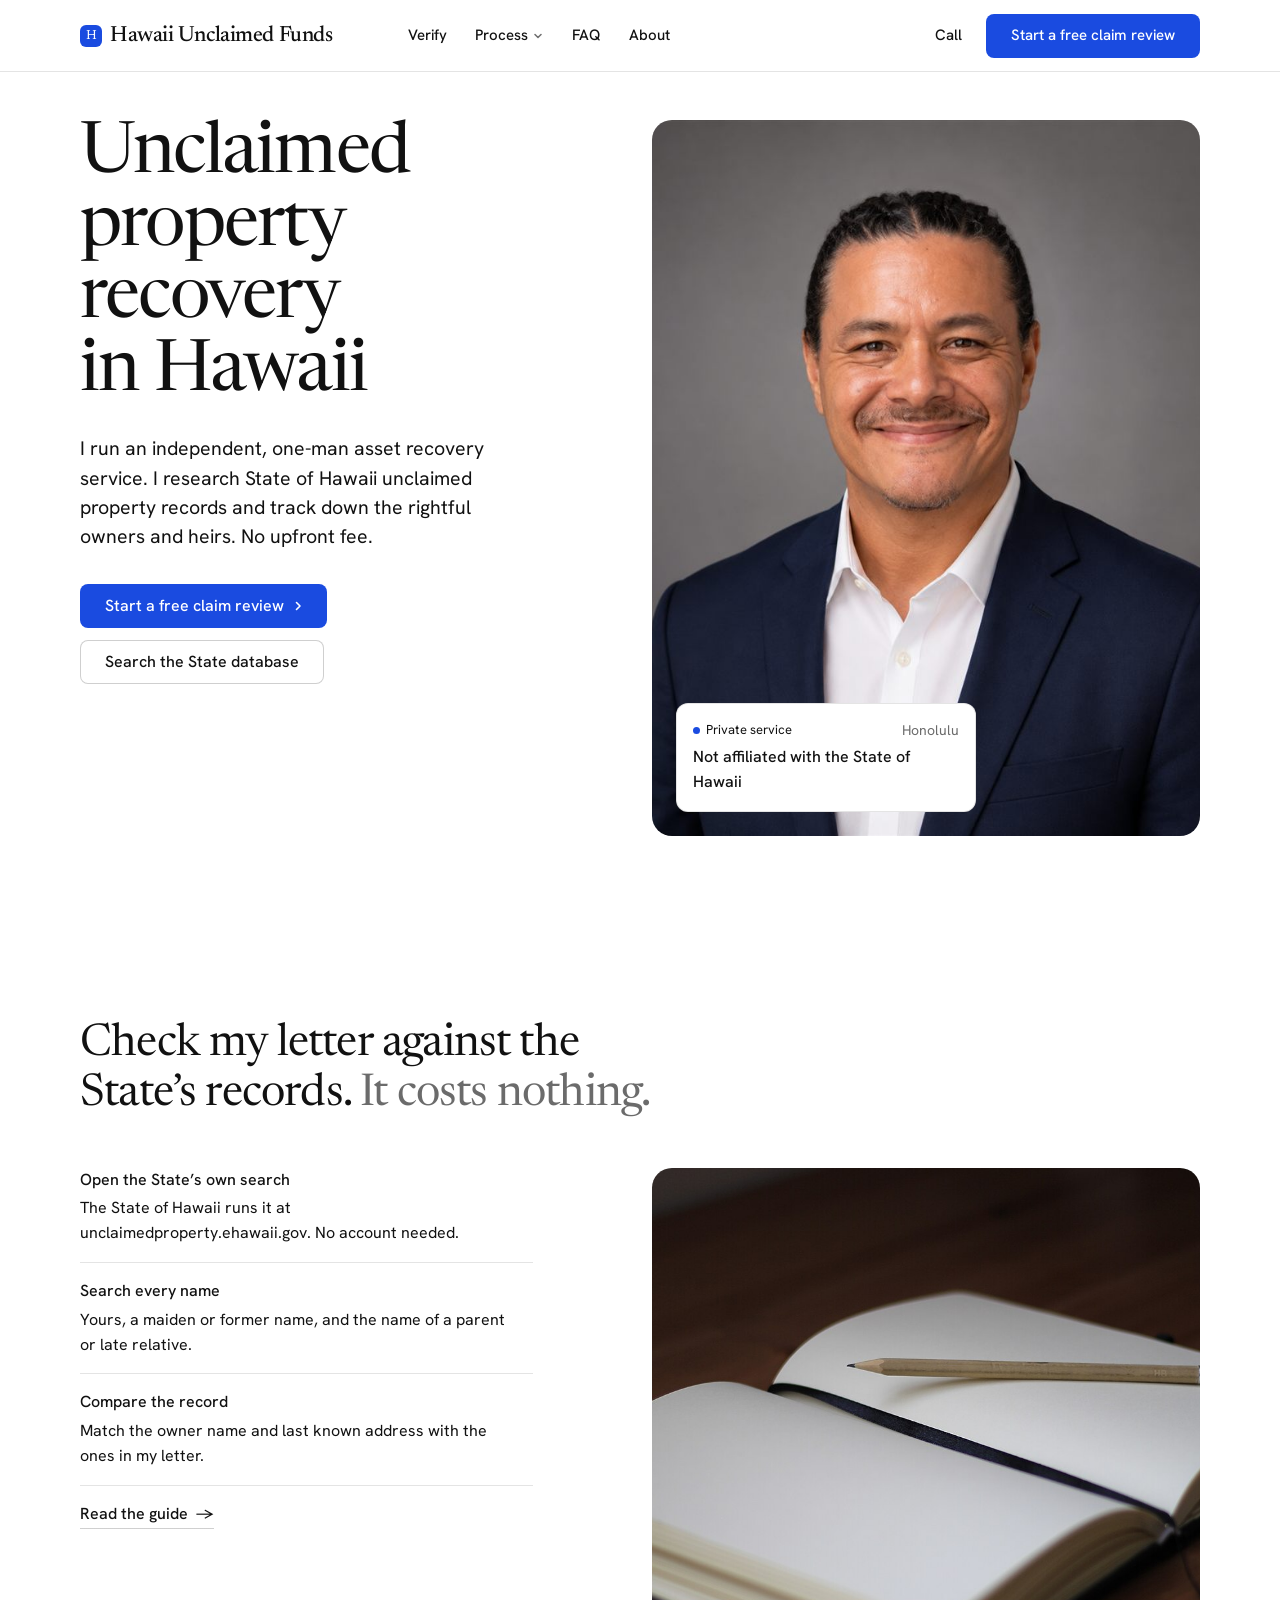
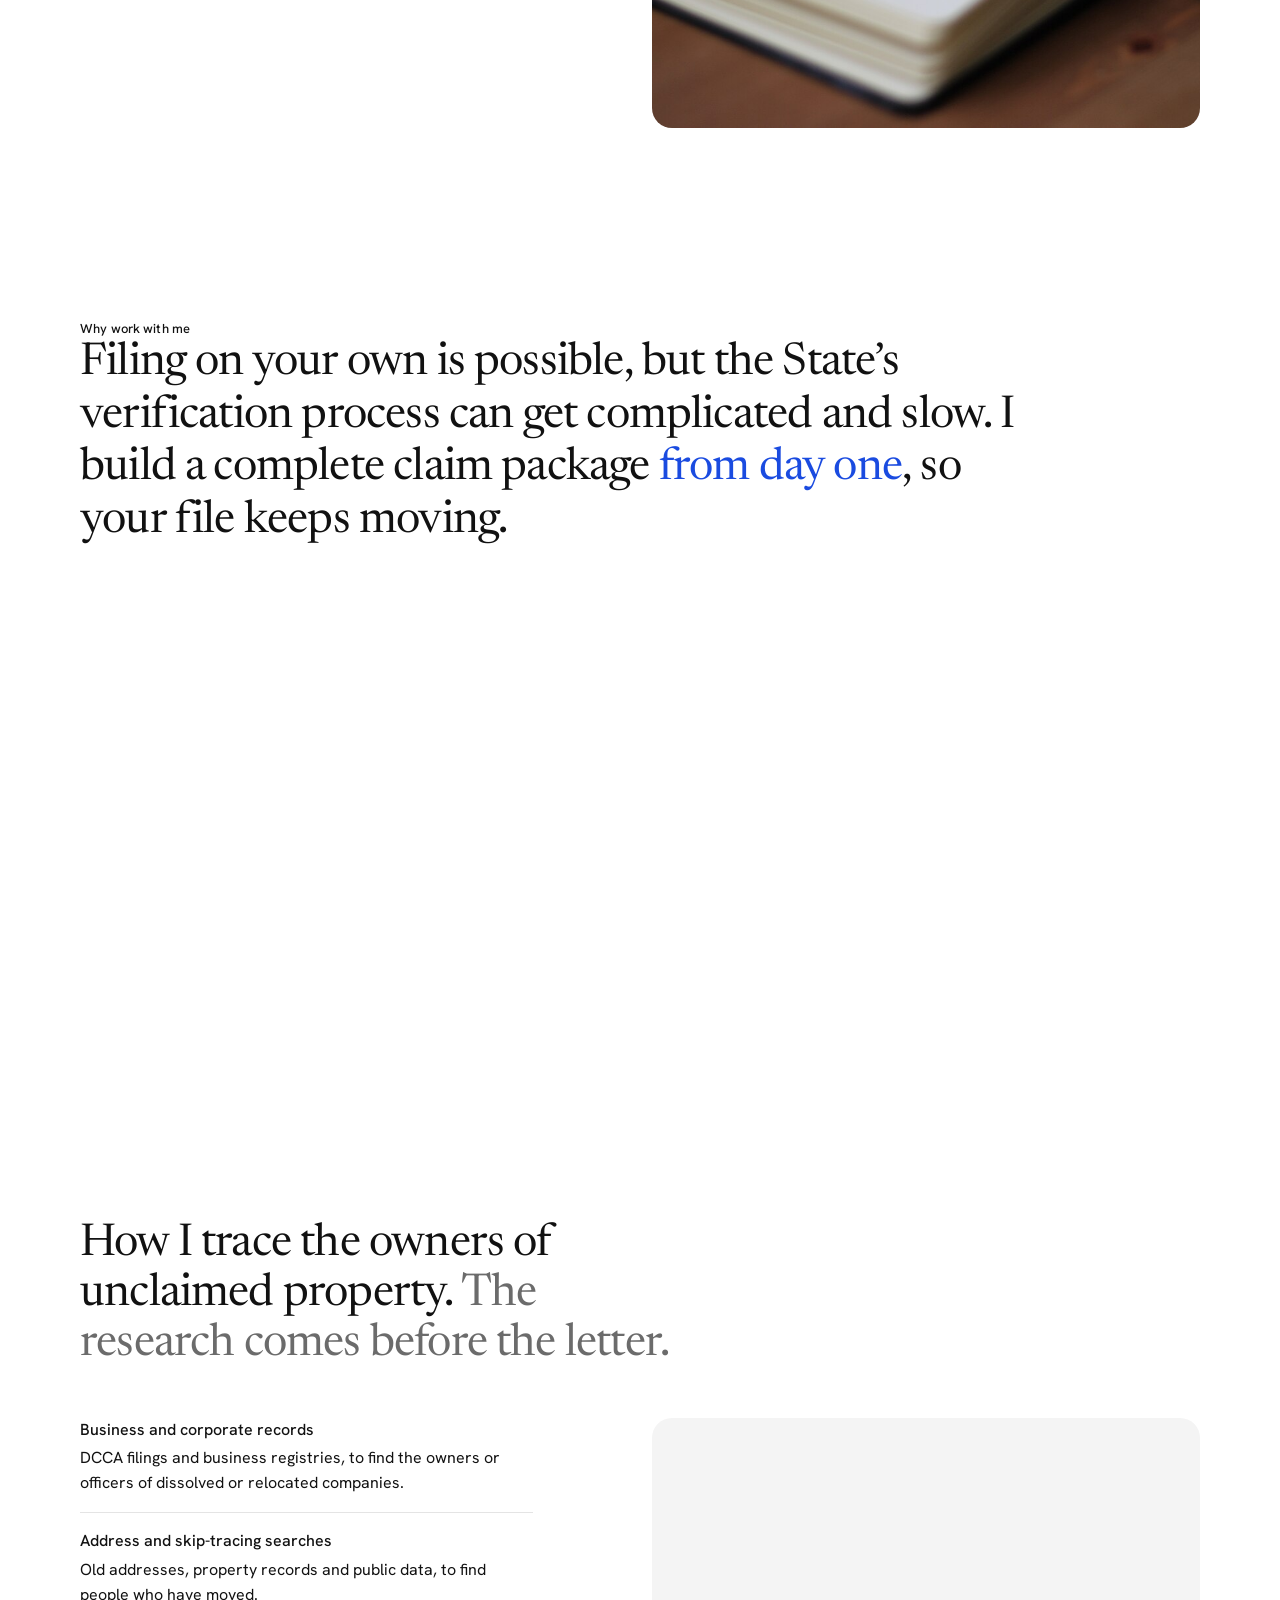
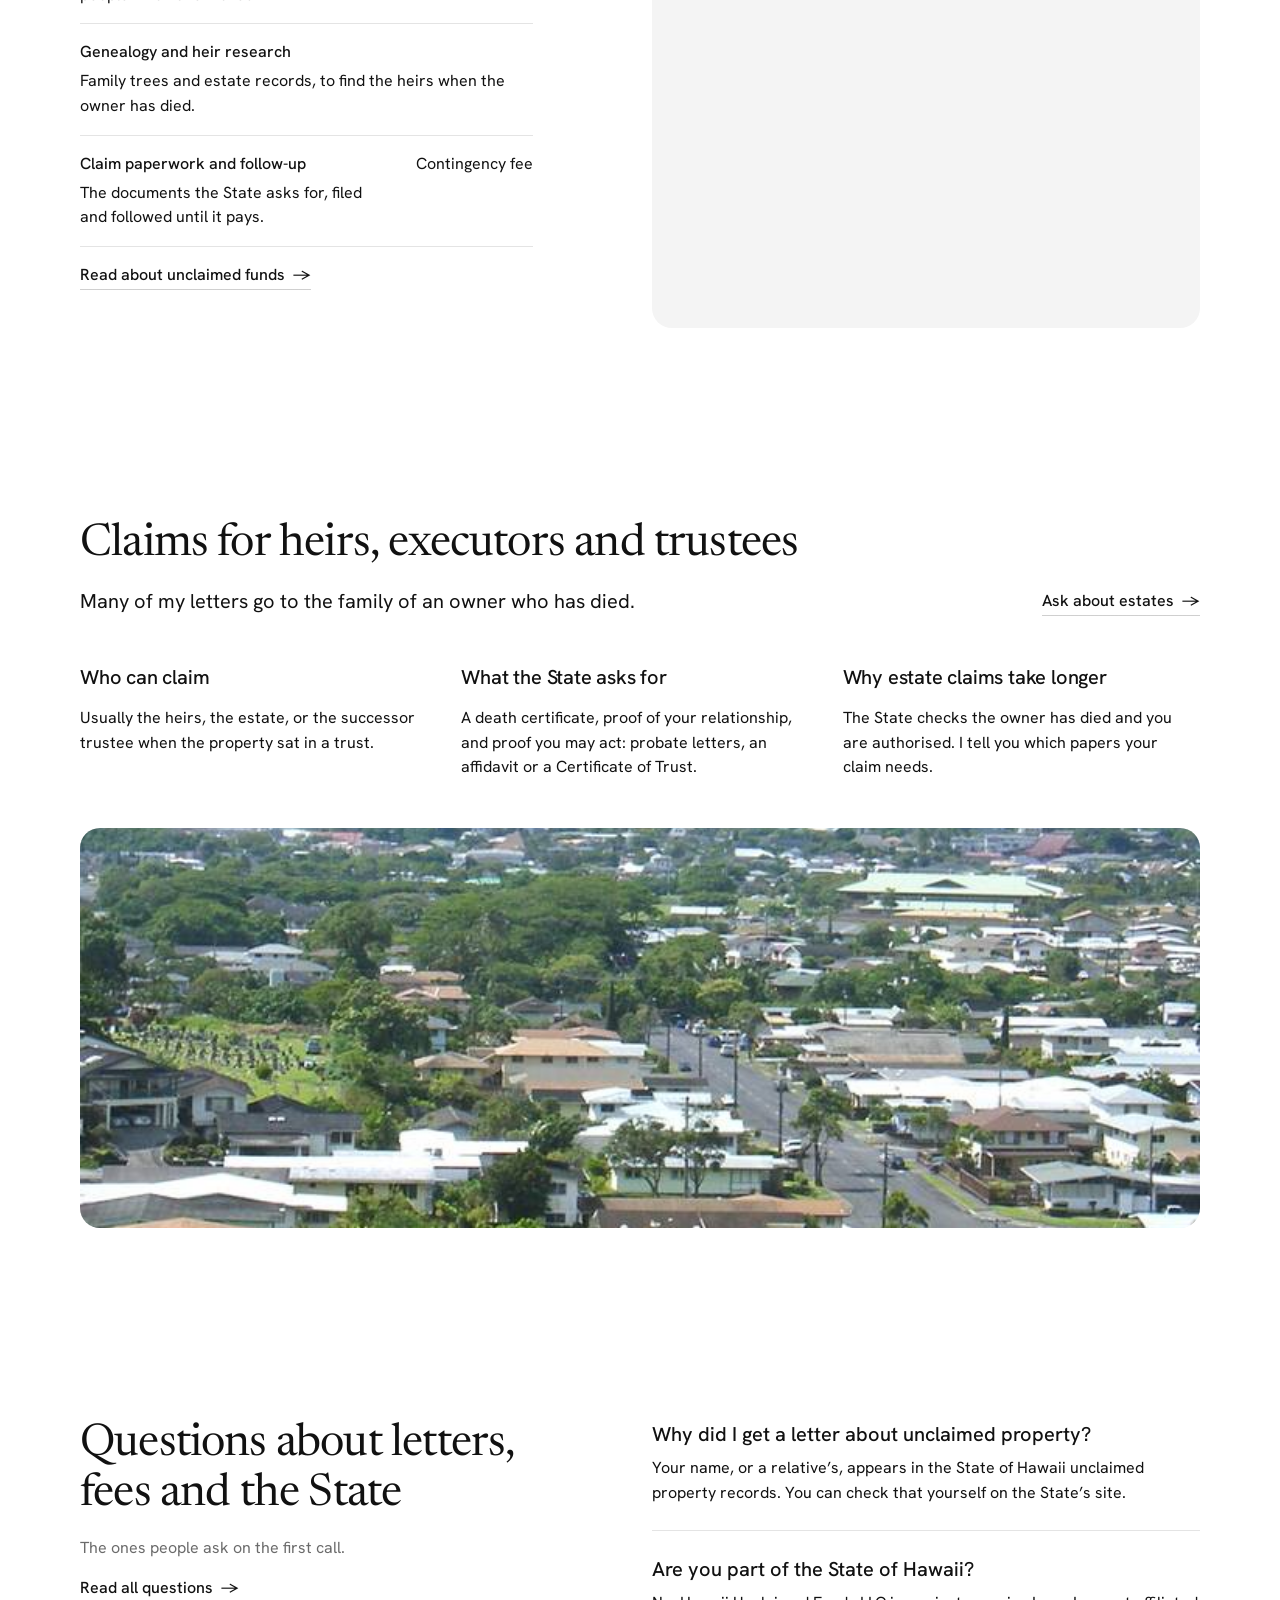
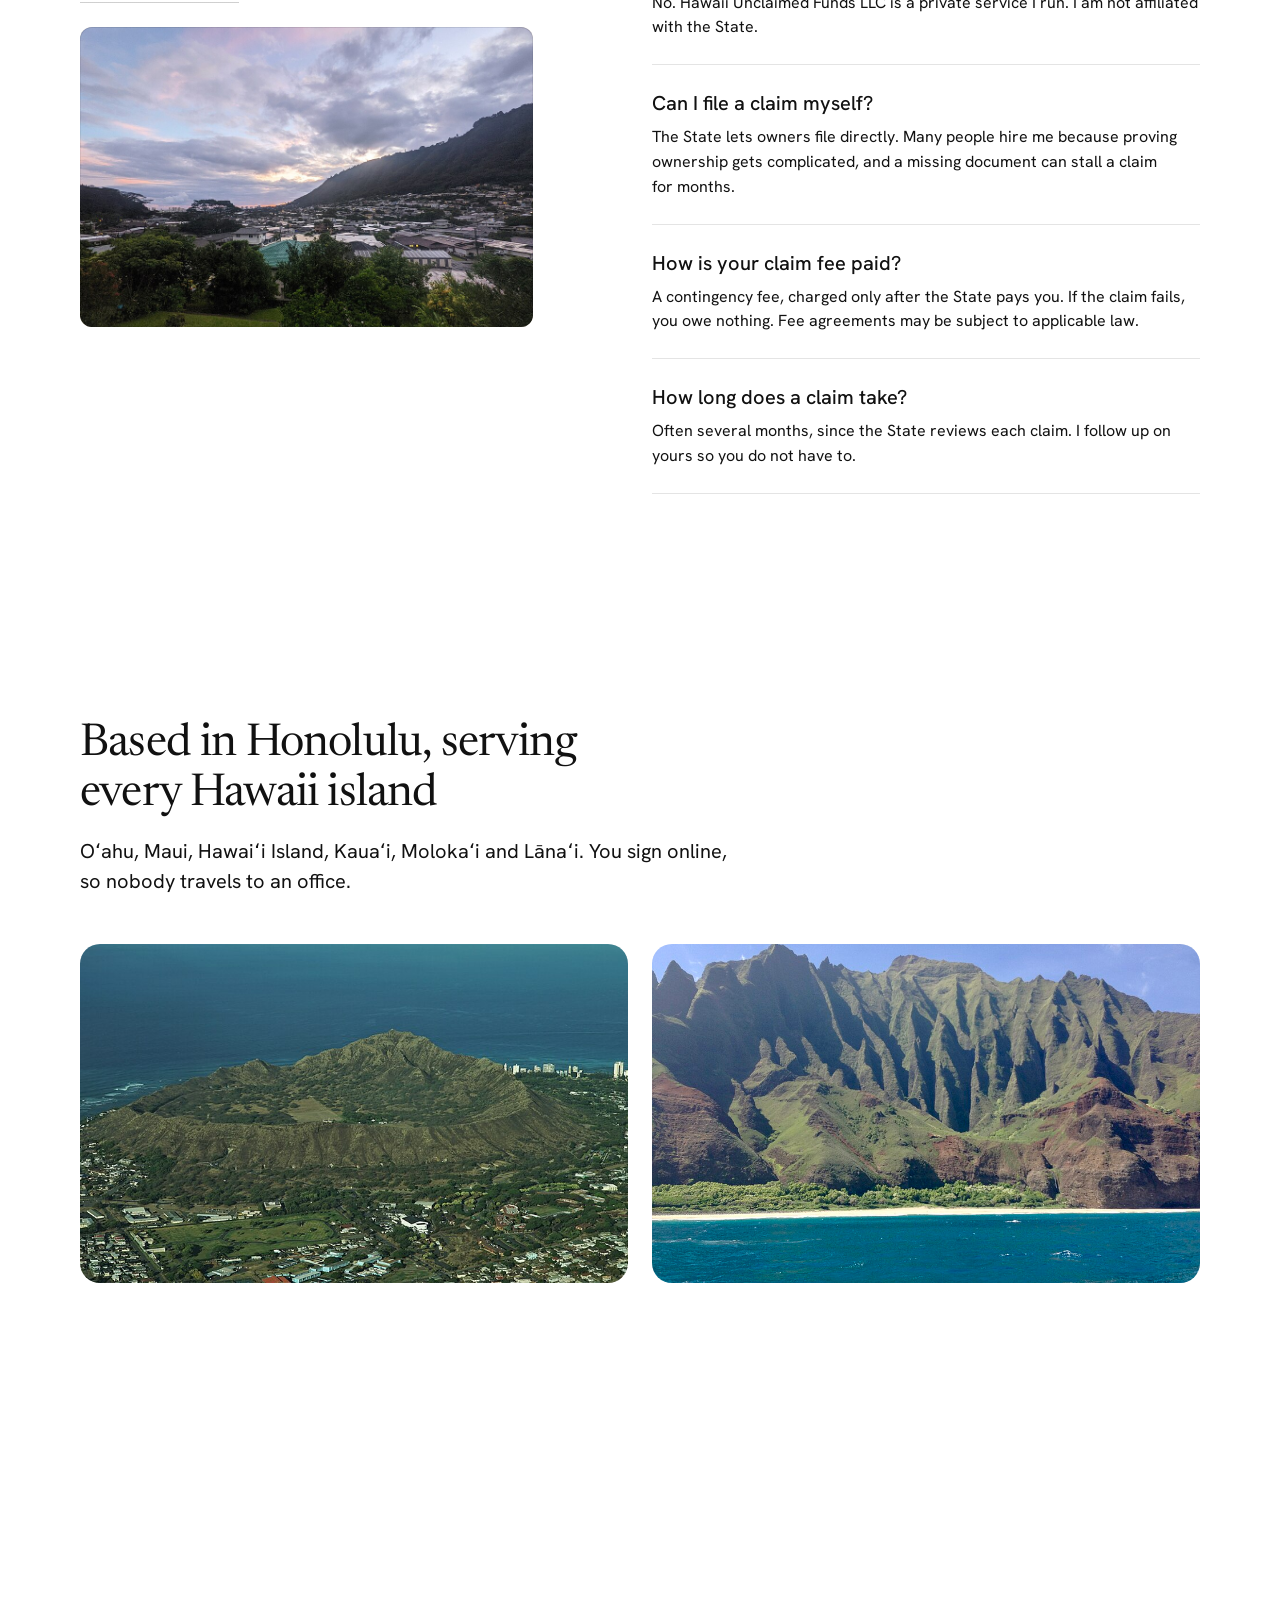
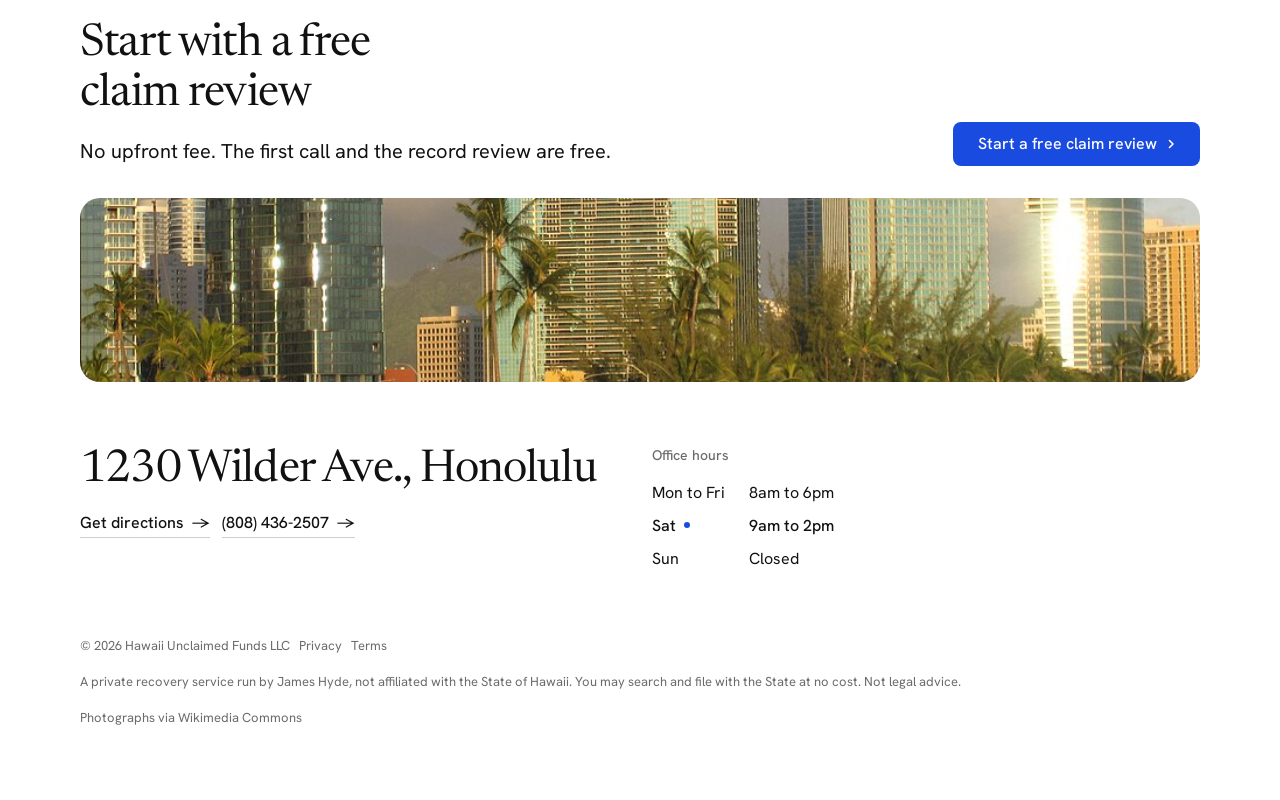
==== commit 285973ba: "Replace the file-it-yourself statement with why work with me Co-Authored-By: Claude Opus 5.5 <norepl" ====
--- a/index.html
+++ b/index.html
@@ -96,7 +96,7 @@
 <!-- type: service
      deal: hero split, nav nav-mega, close close-photo, footer footer-visit, rhythm space, buttons solid, mark initial, grounds none
      palette white-link-blue (a white ground and a biro-blue accent: the paper and ink of the claim forms and letters this work runs on), type newsreader (schibsted dealt first; its h1 failed hero-lines at 45 characters)
-     moments: word-highlight in #filing (the statement that you can file yourself, and when I help) -->
+     moments: word-highlight in #why-me (why work with me on the claim) -->
 
 <header class="nav">
   <div class="wrap nav__bar">
@@ -187,10 +187,10 @@
     </div>
   </section>
 
-  <section class="section statement" id="filing" data-moment="word-highlight" aria-label="Filing it yourself">
-    <div class="wrap">
-      <p class="t-label">Filing it yourself</p>
-      <p class="mo-wh__text">You can file with the State yourself <strong>at no cost</strong>, and for a simple claim I would tell you to. I help with the claims that stall: estates, trusts, business accounts and records under an old name.</p>
+  <section class="section statement" id="why-me" data-moment="word-highlight" aria-label="Why work with me">
+    <div class="wrap">
+      <p class="t-label">Why work with me</p>
+      <p class="mo-wh__text">Filing on your own is possible, but the State’s verification process can get complicated and slow. I build a complete claim package <strong>from day one</strong>, so your file keeps moving.</p>
     </div>
   </section>
 
@@ -259,7 +259,7 @@
         <div class="faq span-6 start-7">
           <div class="faq__item"><h3>Why did I get a letter about unclaimed property?</h3><p>Your name, or a relative’s, appears in the State of Hawaii unclaimed property records. You can check that yourself on the State’s site.</p></div>
           <div class="faq__item"><h3>Are you part of the State of Hawaii?</h3><p>No. Hawaii Unclaimed Funds LLC is a private service I run. I am not affiliated with the State.</p></div>
-          <div class="faq__item"><h3>Can I file a claim myself?</h3><p>Yes, at no cost, through the State’s own site. I help when you would rather not handle the paperwork and follow-up.</p></div>
+          <div class="faq__item"><h3>Can I file a claim myself?</h3><p>The State lets owners file directly. Many people hire me because proving ownership gets complicated, and a missing document can stall a claim for months.</p></div>
           <div class="faq__item"><h3>How is your claim fee paid?</h3><p>A contingency fee, charged only after the State pays you. If the claim fails, you owe nothing. Fee agreements may be subject to applicable law.</p></div>
           <div class="faq__item"><h3>How long does a claim take?</h3><p>Often several months, since the State reviews each claim. I follow up on yours so you do not have to.</p></div>
         </div>
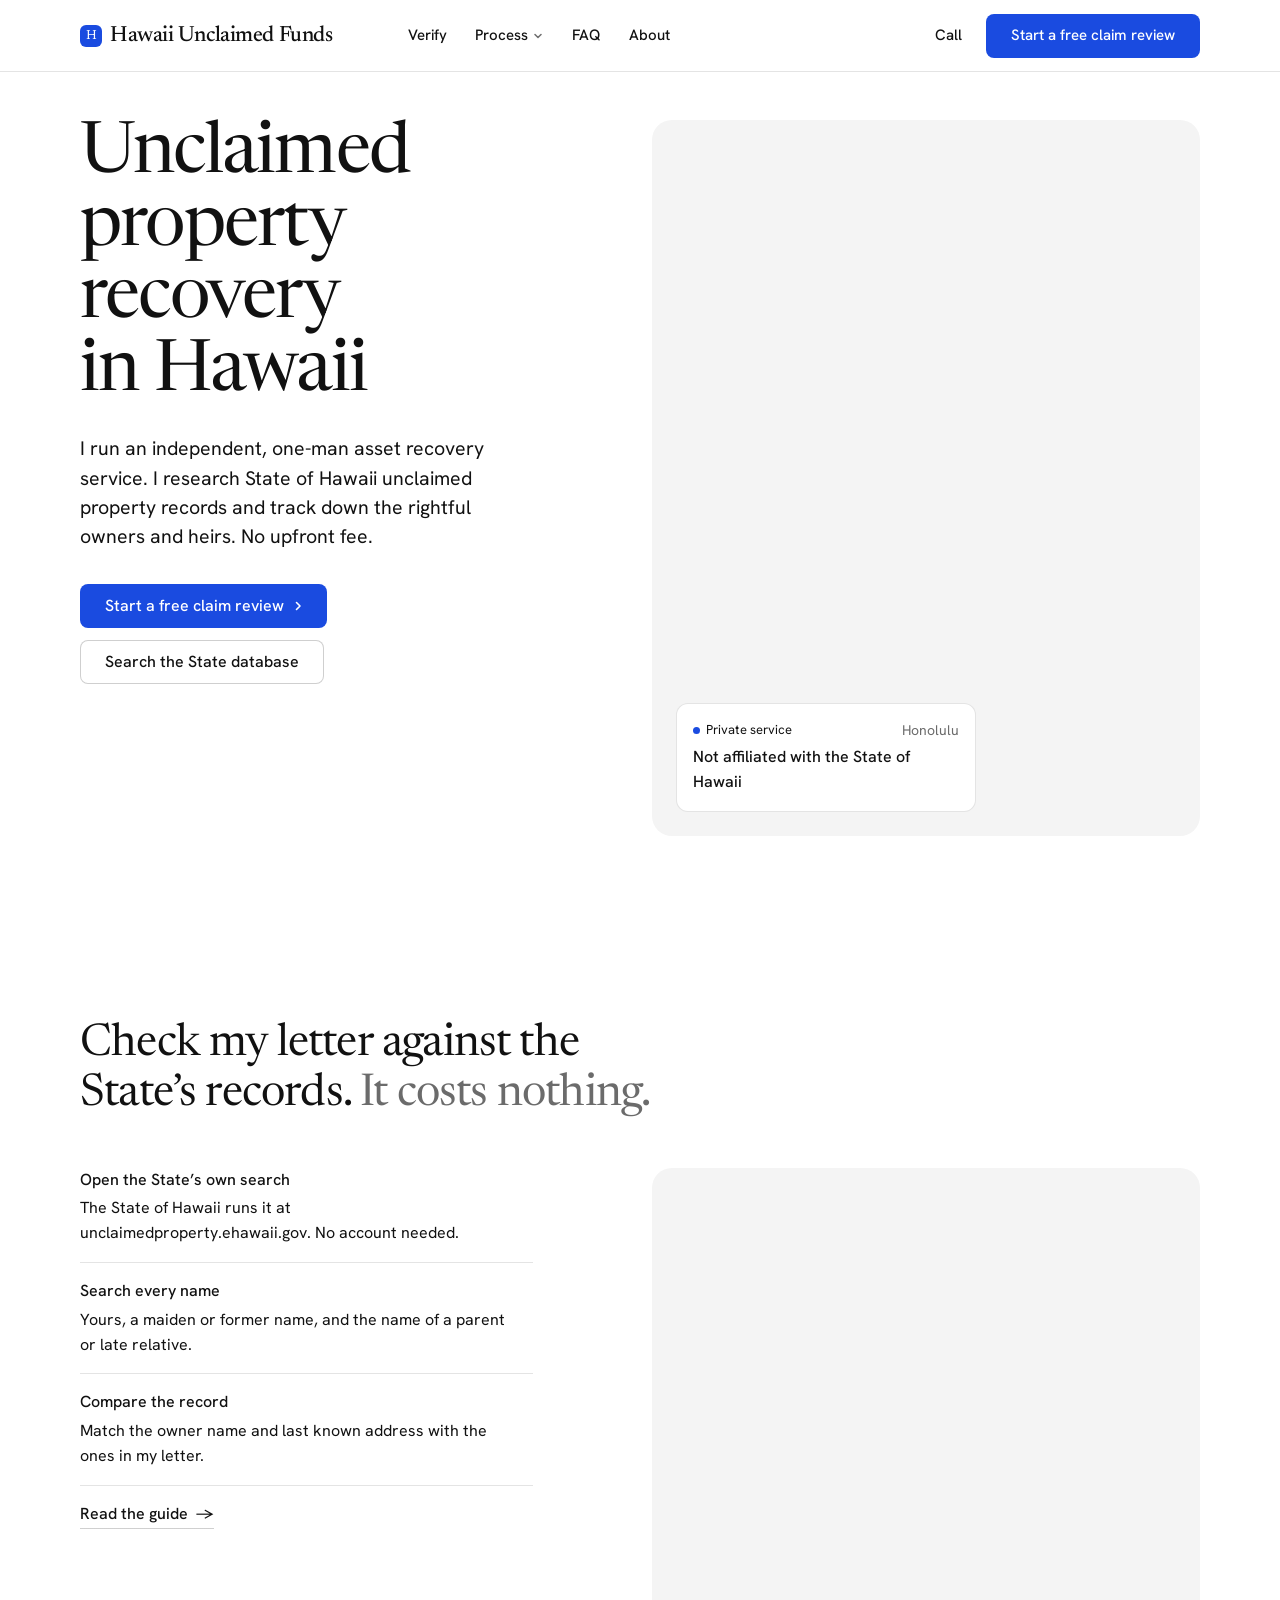
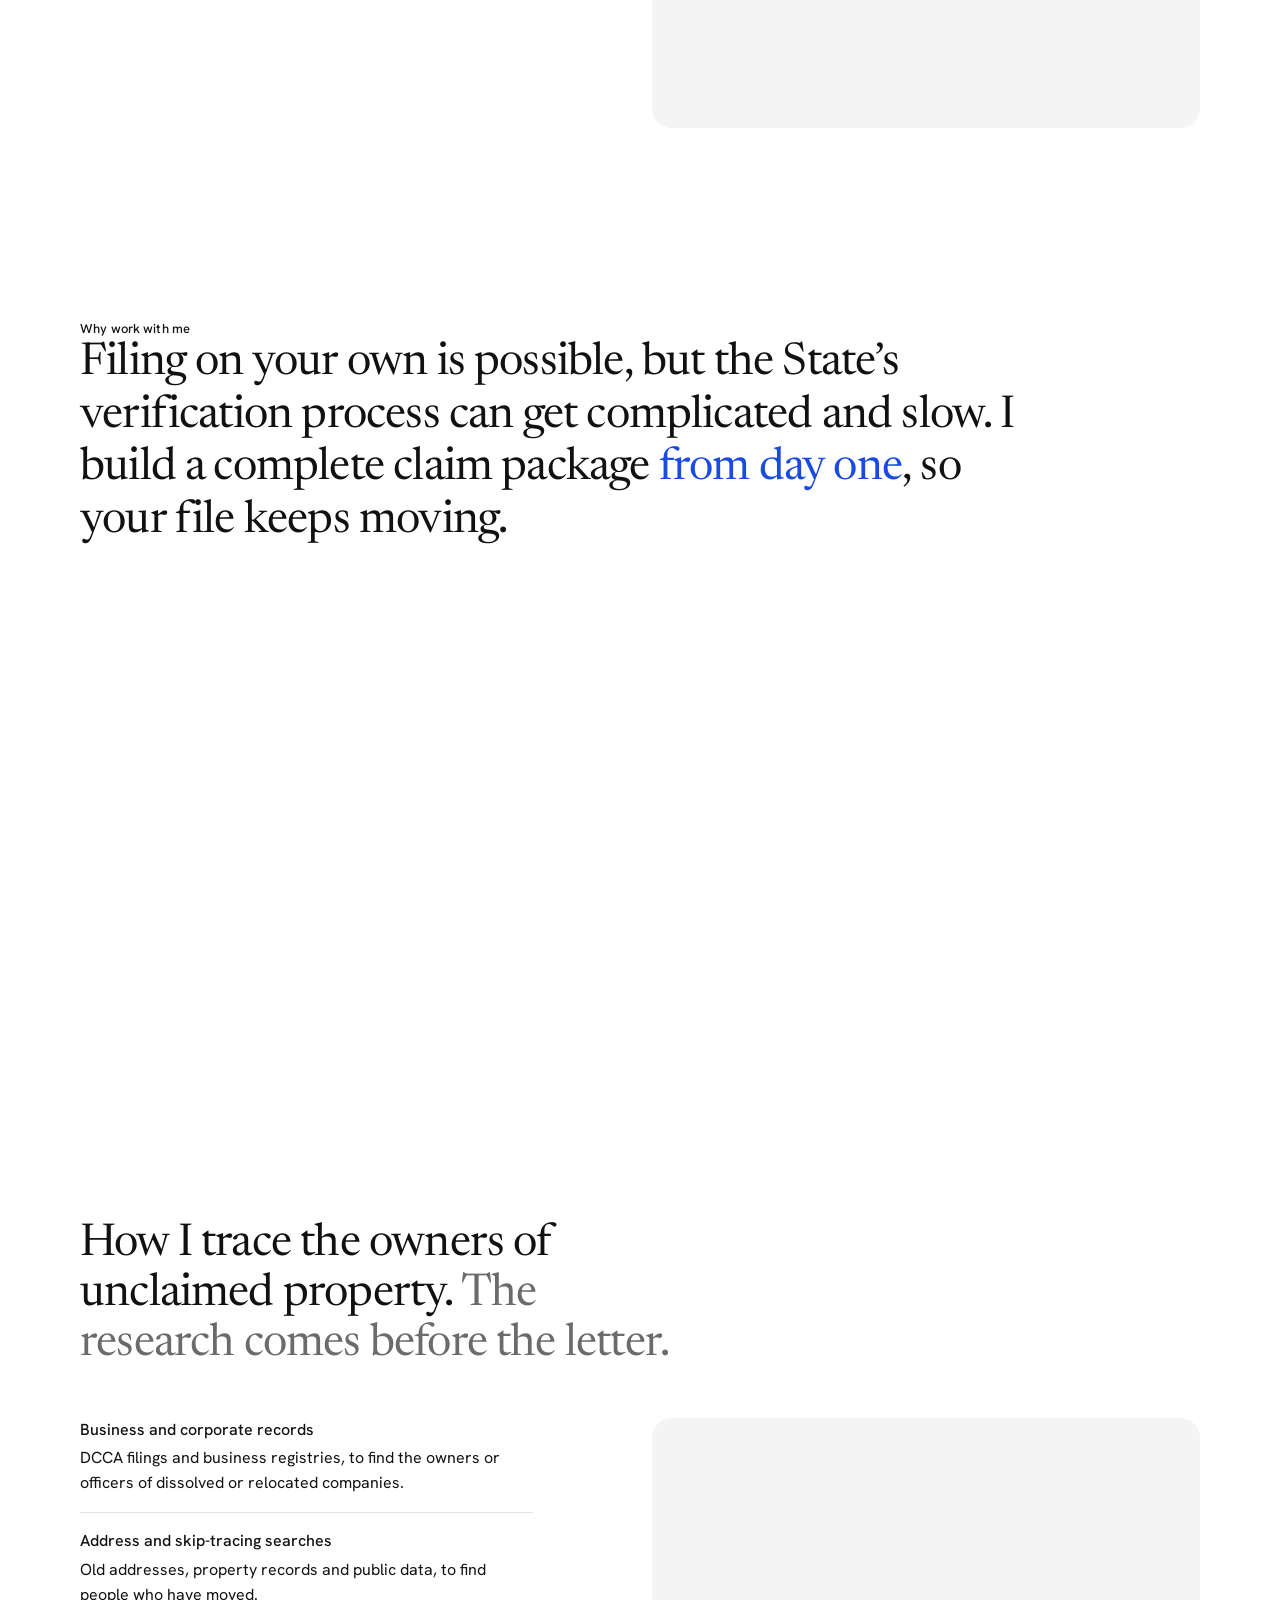
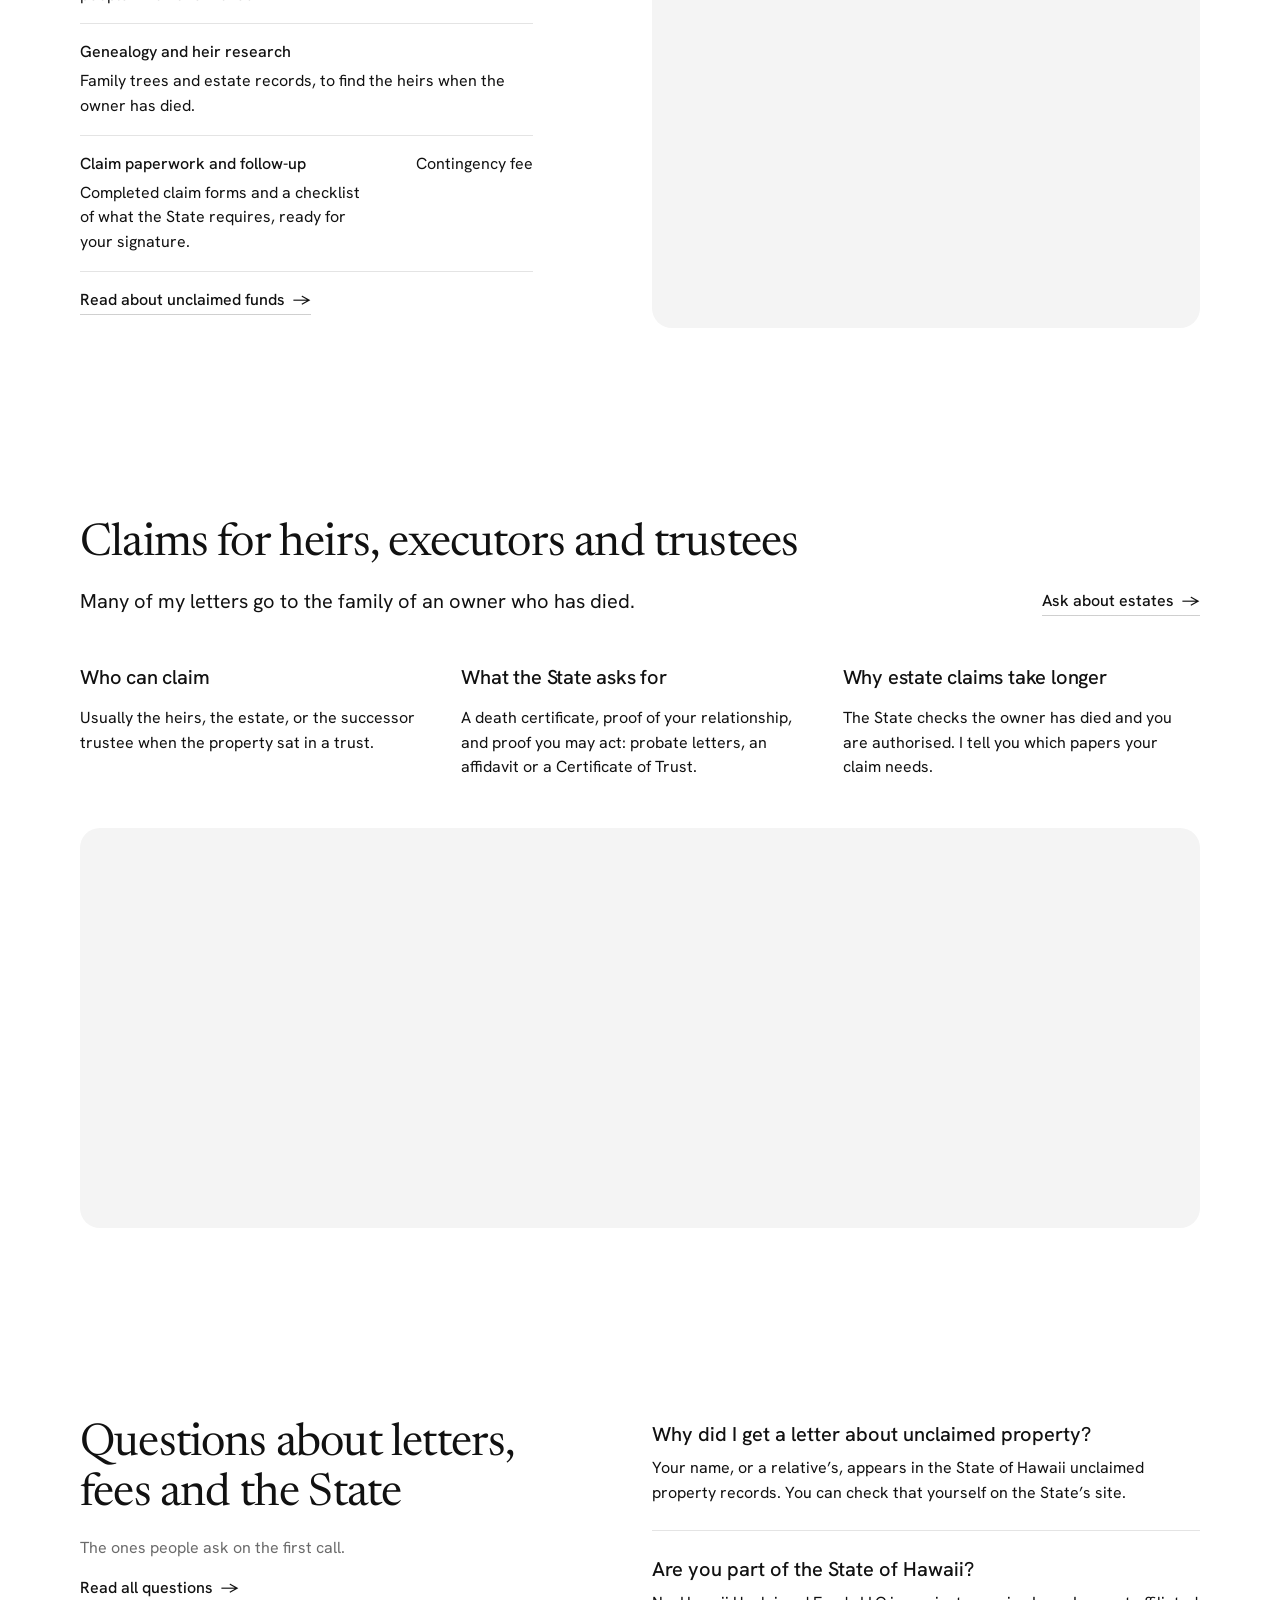
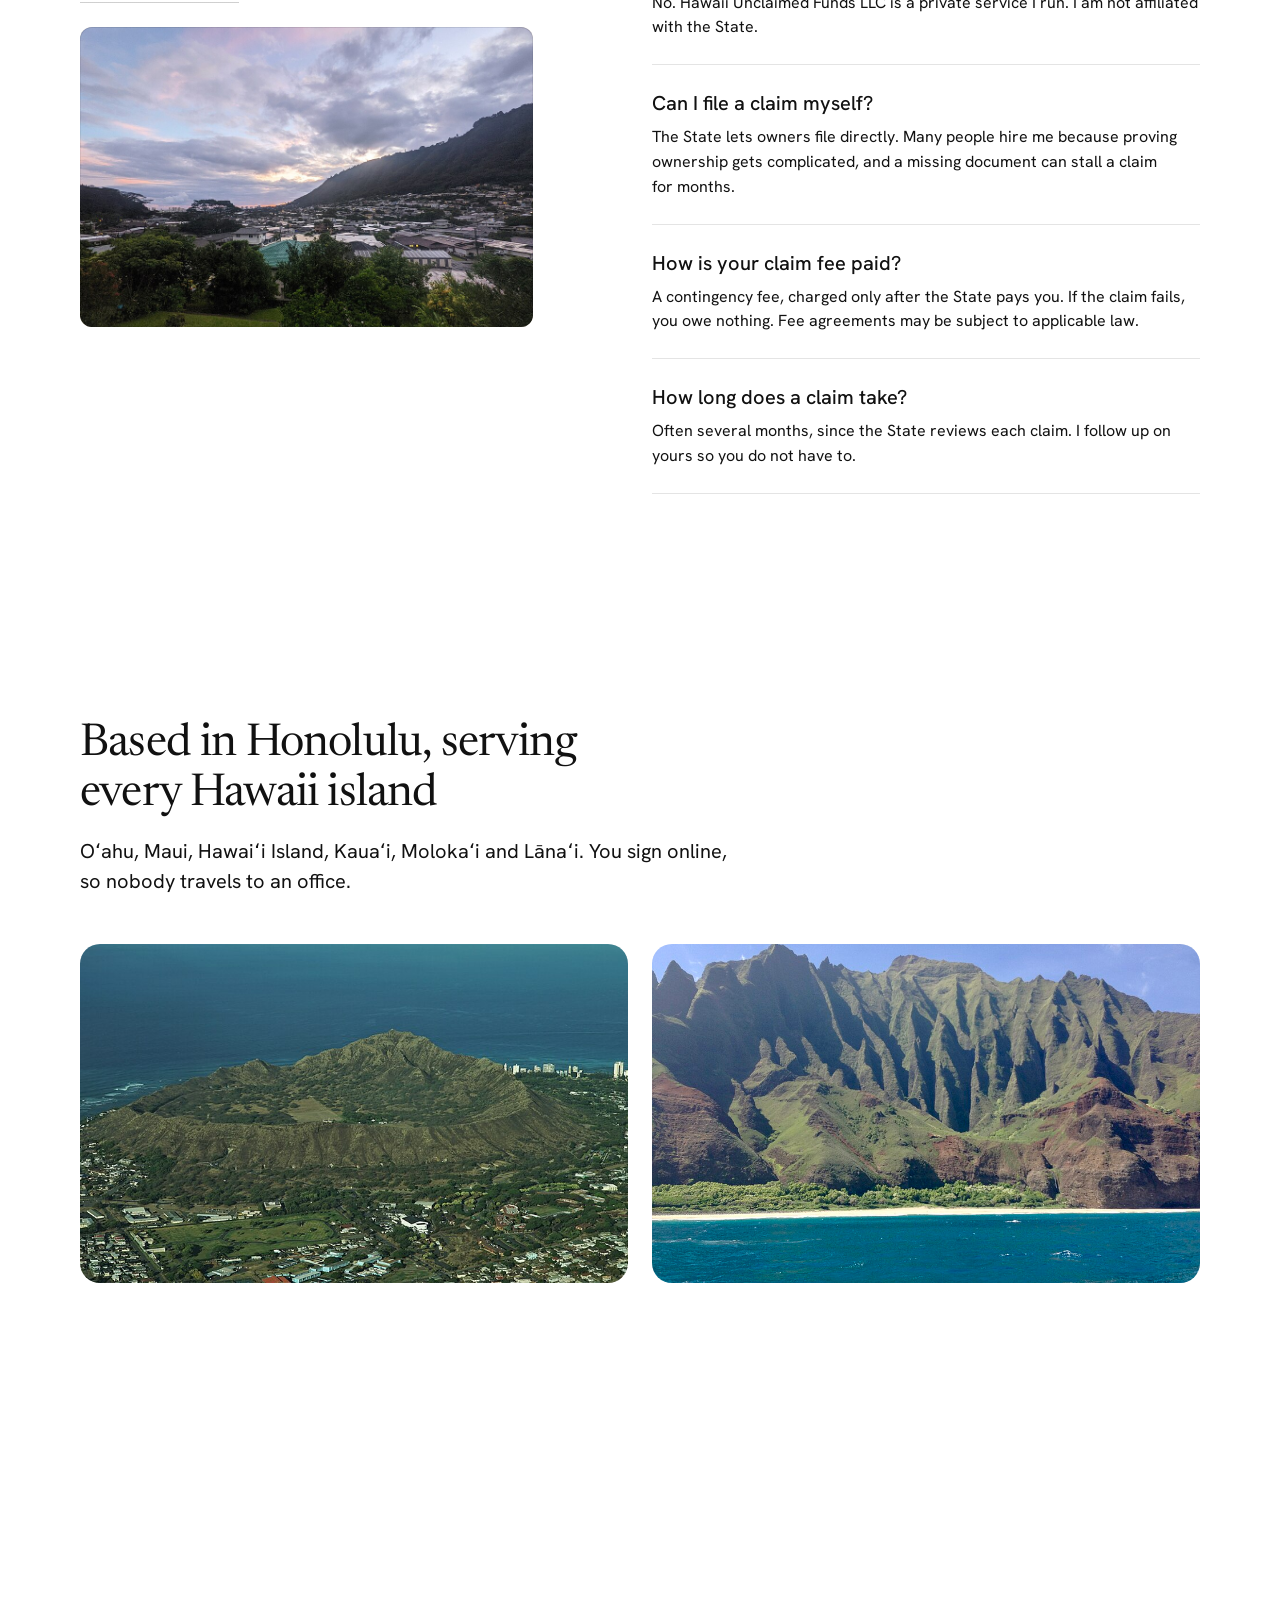
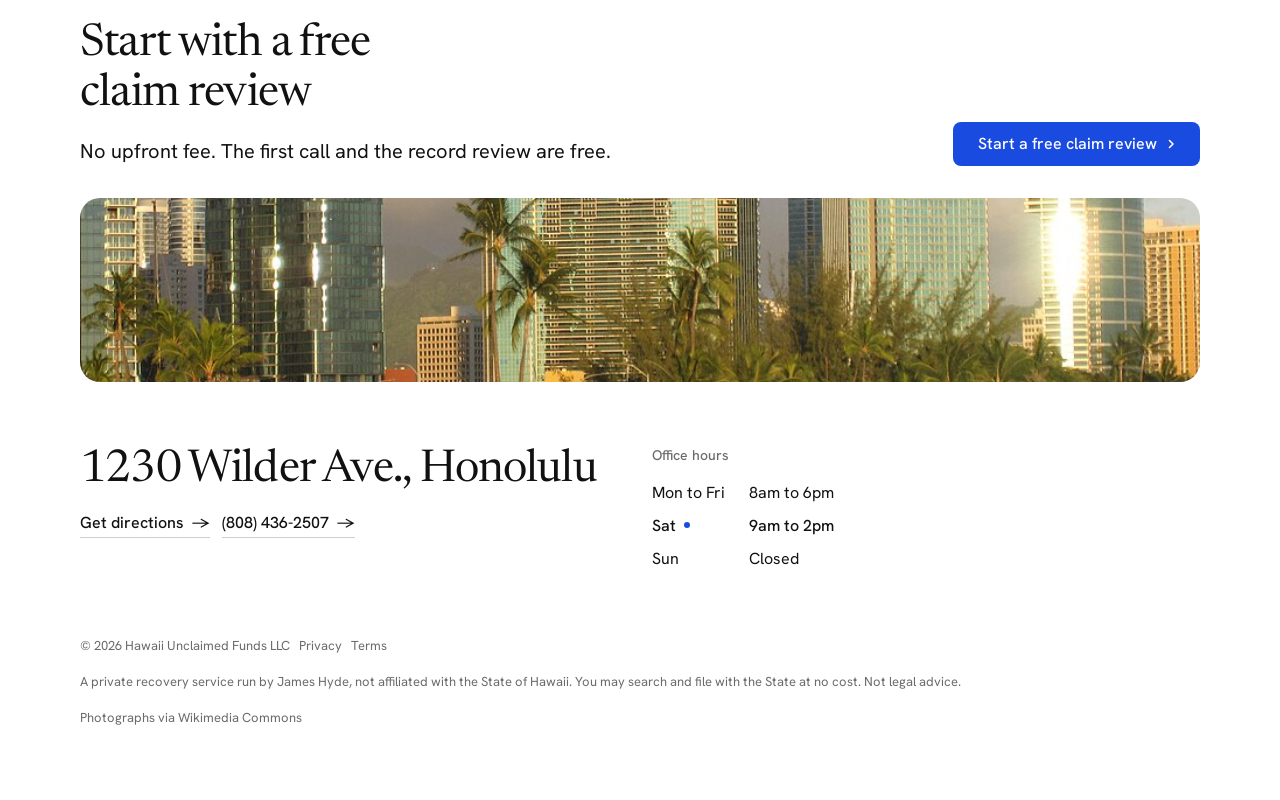
==== commit 7b772f9f: "Describe only the claim work actually done: forms, checklist, State know-how Co-Authored-By: Claude " ====
--- a/index.html
+++ b/index.html
@@ -205,7 +205,7 @@
             <li><span class="rows__name">Business and corporate records</span><p>DCCA filings and business registries, to find the owners or officers of dissolved or relocated companies.</p></li>
             <li><span class="rows__name">Address and skip-tracing searches</span><p>Old addresses, property records and public data, to find people who have moved.</p></li>
             <li><span class="rows__name">Genealogy and heir research</span><p>Family trees and estate records, to find the heirs when the owner has died.</p></li>
-            <li><span class="rows__name">Claim paperwork and follow-up</span><p>The documents the State asks for, filed and followed until it pays.</p><span class="rows__value">Contingency fee</span></li>
+            <li><span class="rows__name">Claim paperwork and follow-up</span><p>Completed claim forms and a checklist of what the State requires, ready for your signature.</p><span class="rows__value">Contingency fee</span></li>
           </ul>
           <p><a class="link" href="unclaimed-funds.html">Read about unclaimed funds</a></p>
         </div>
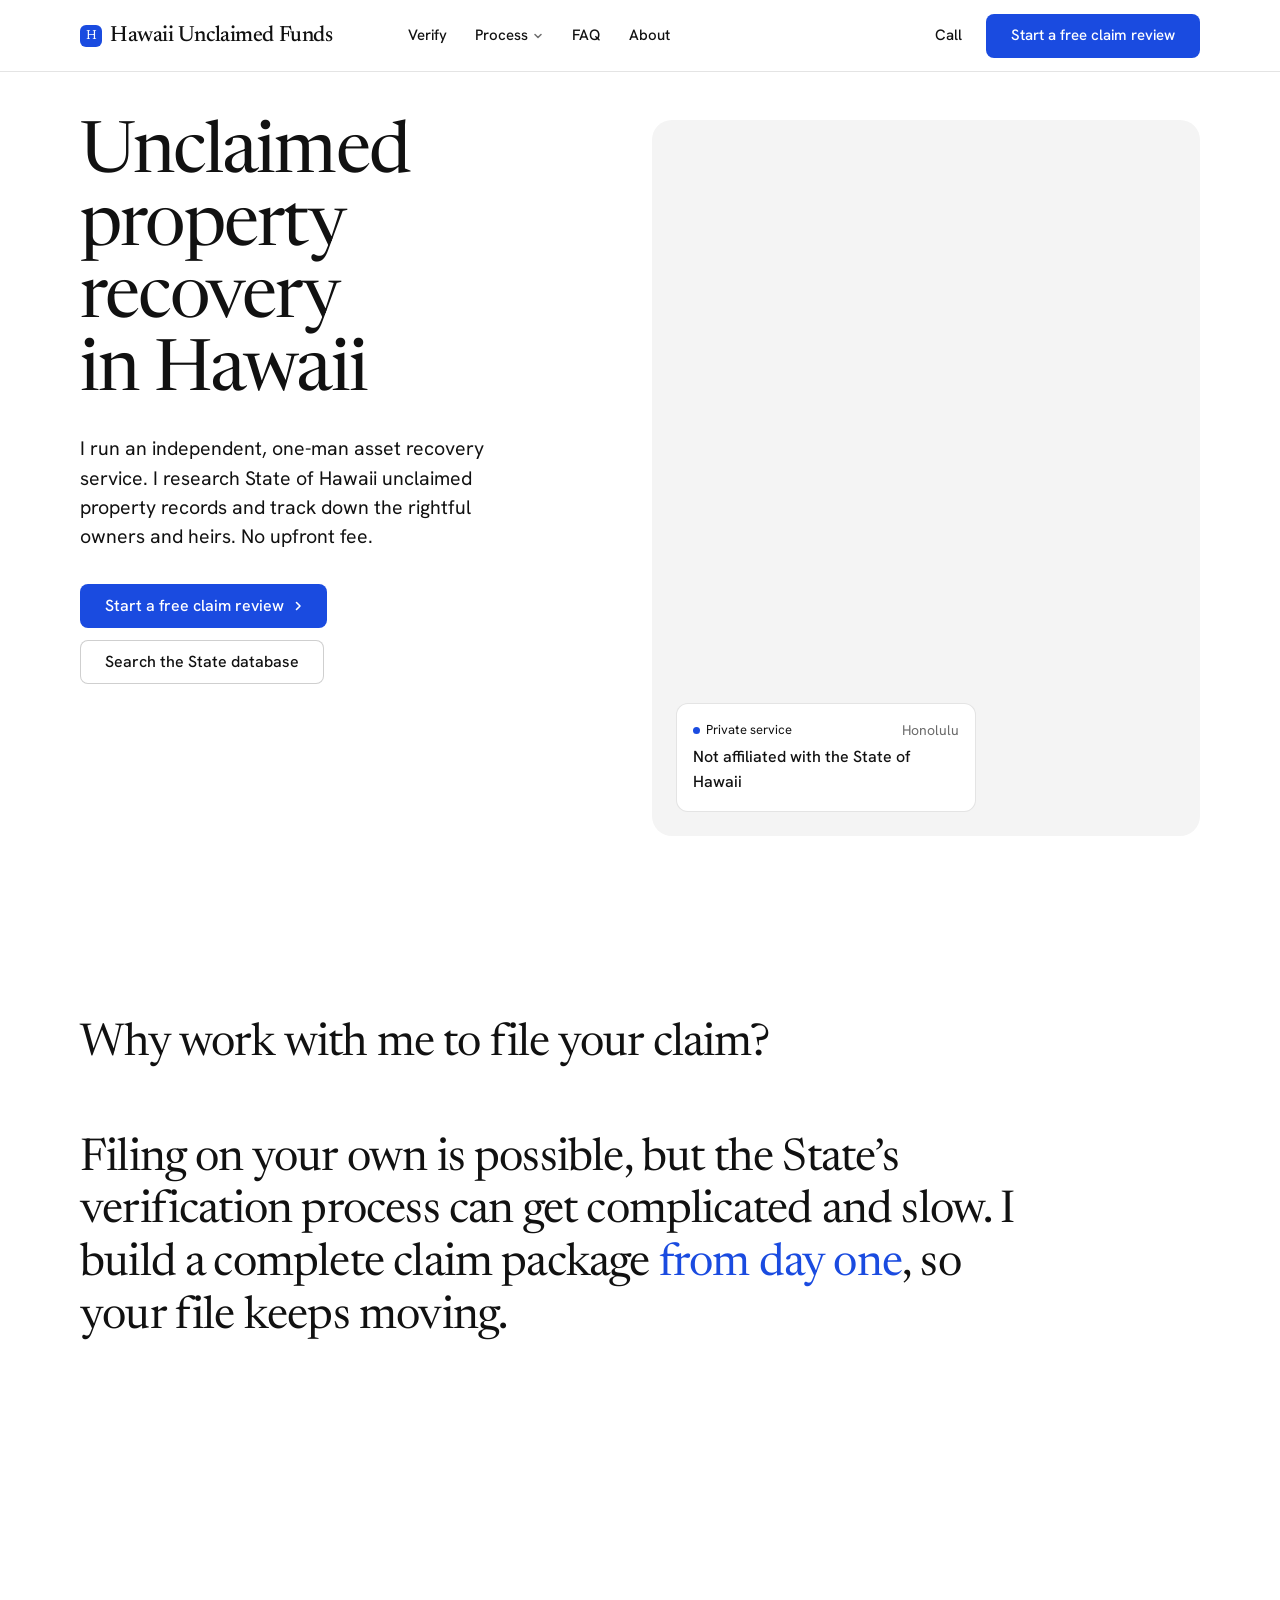
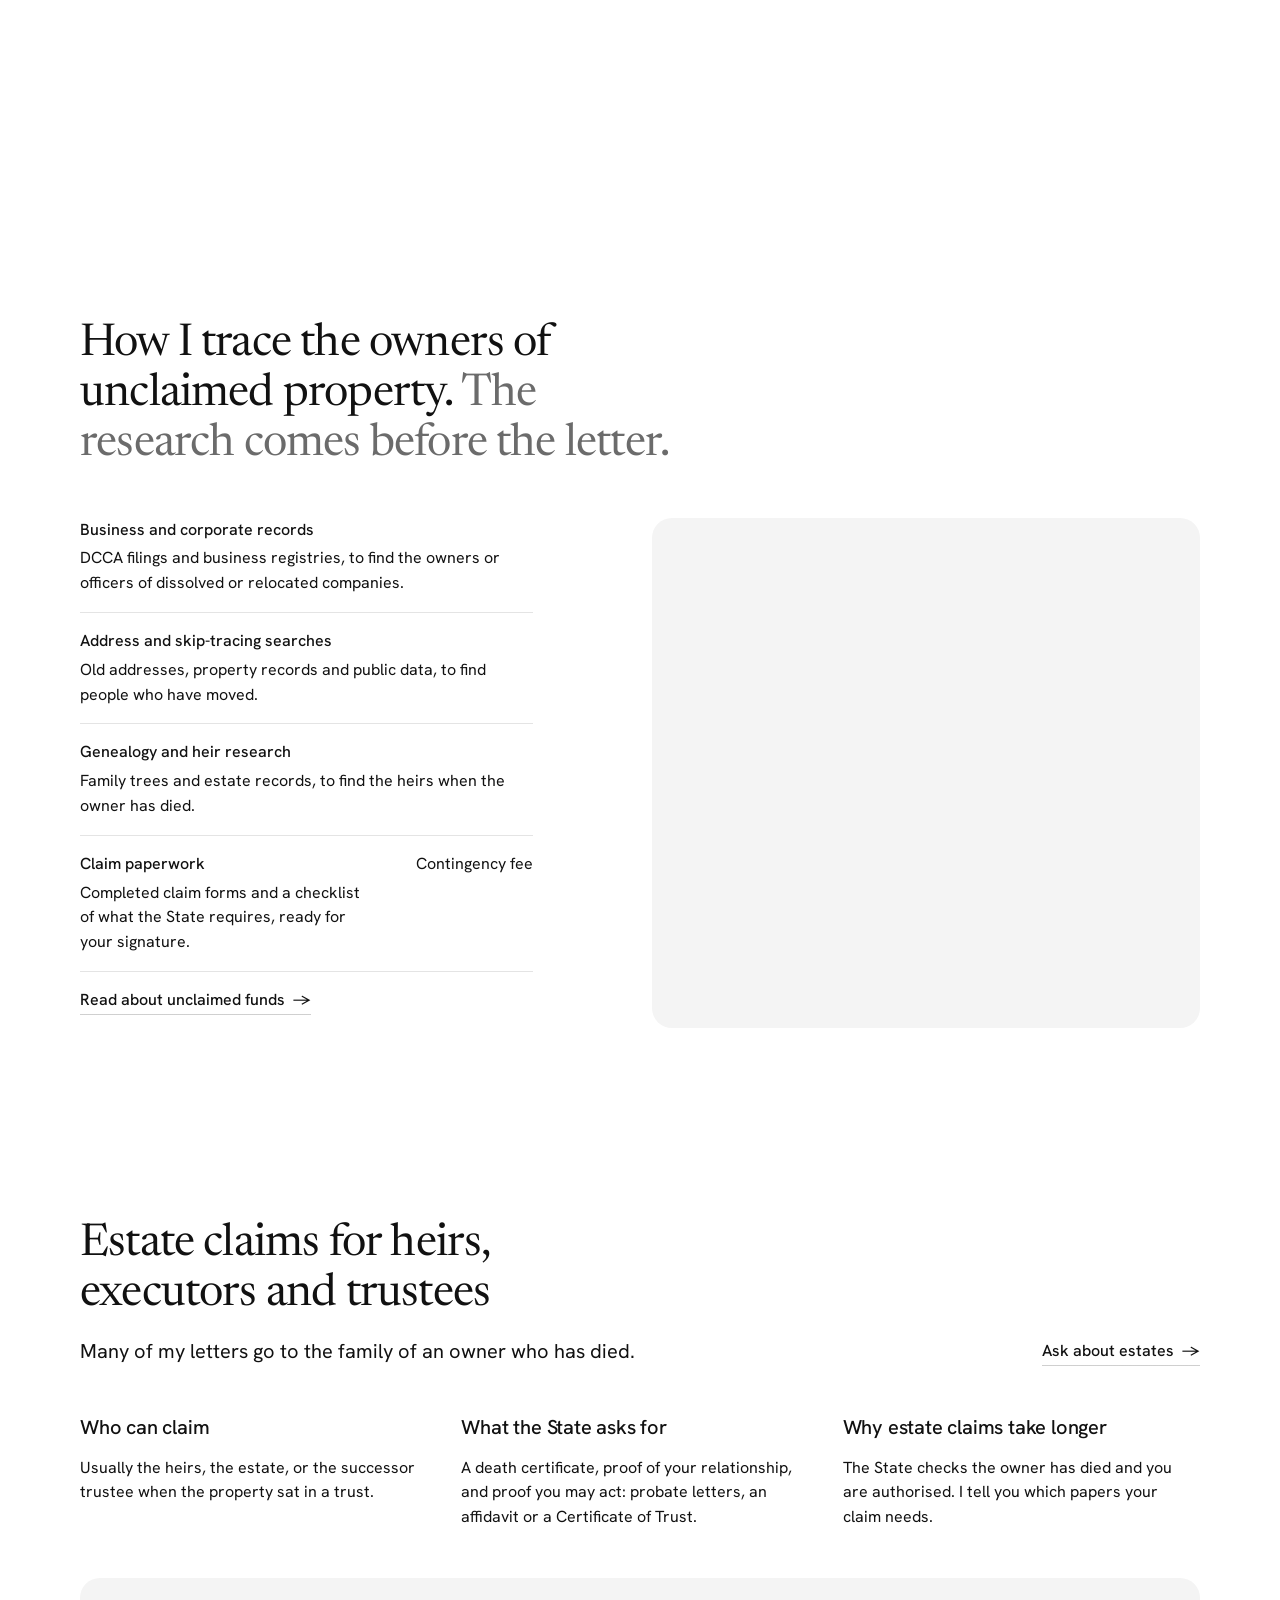
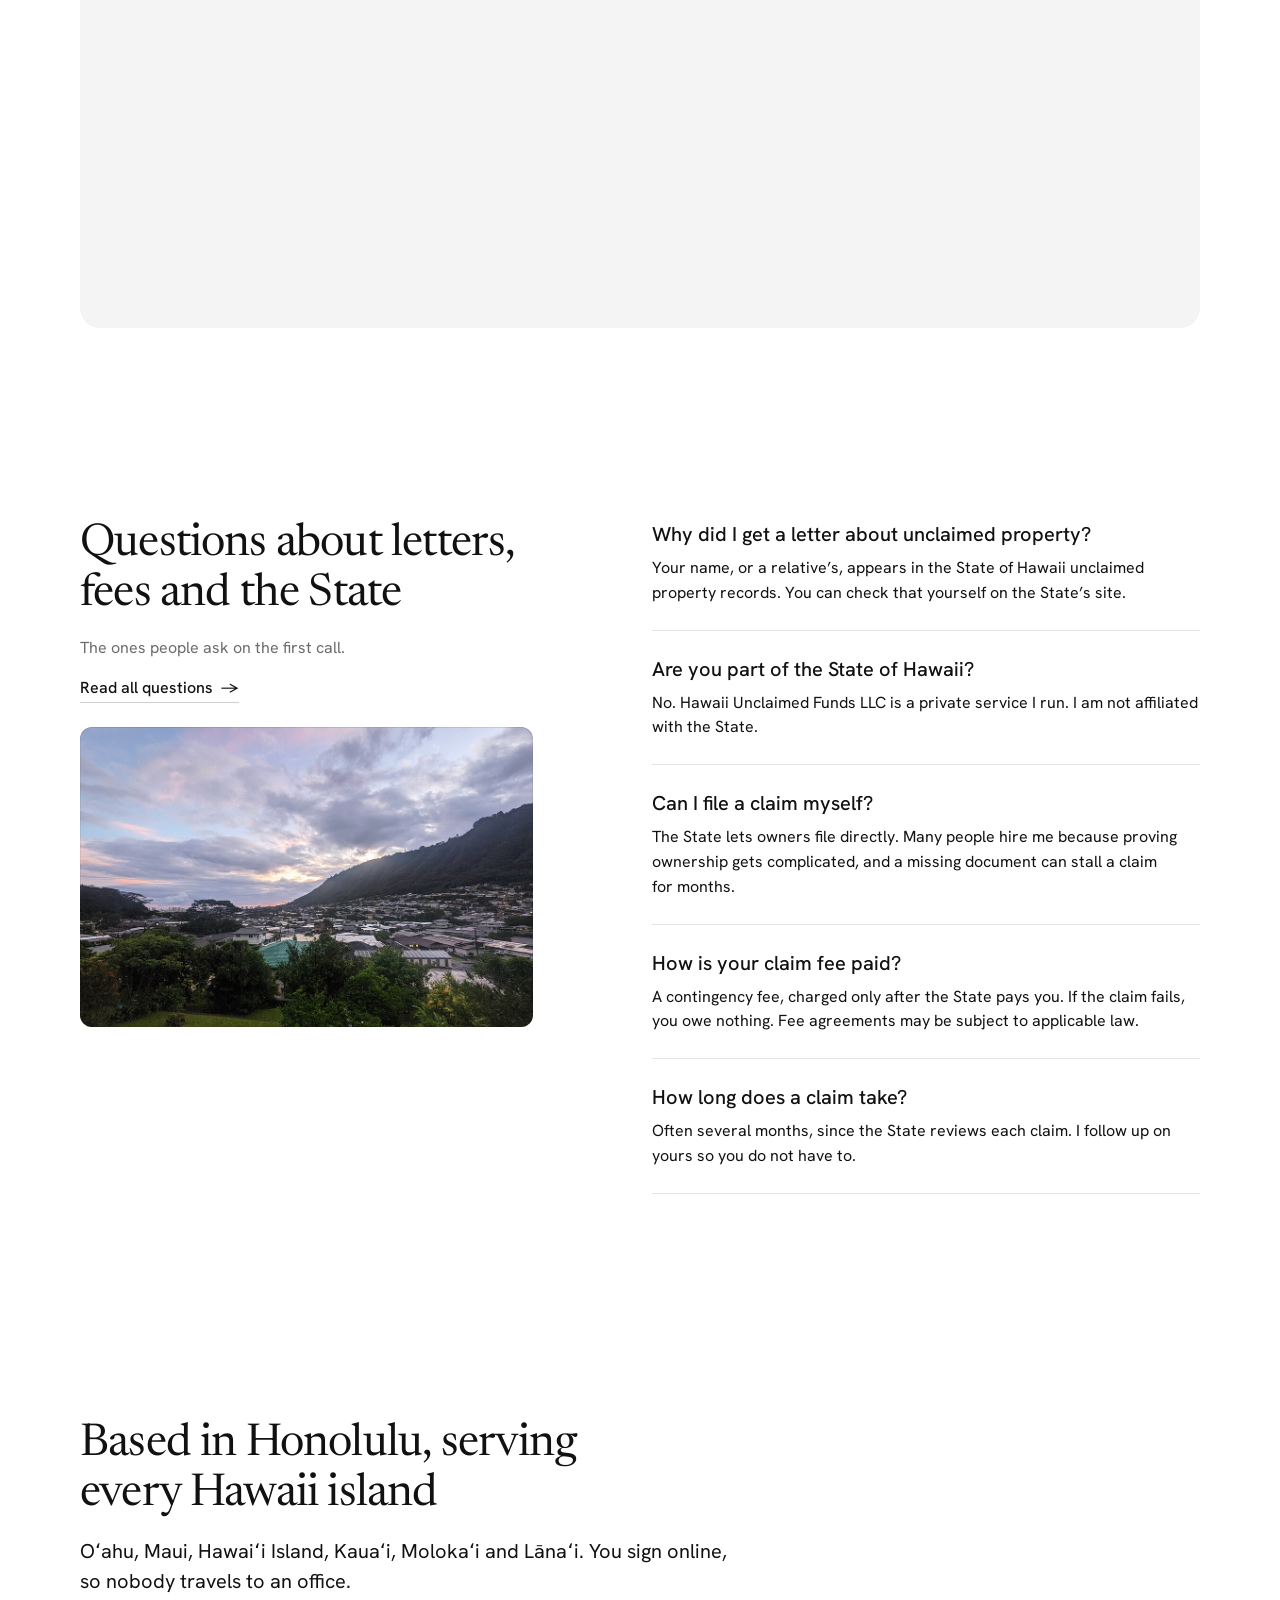
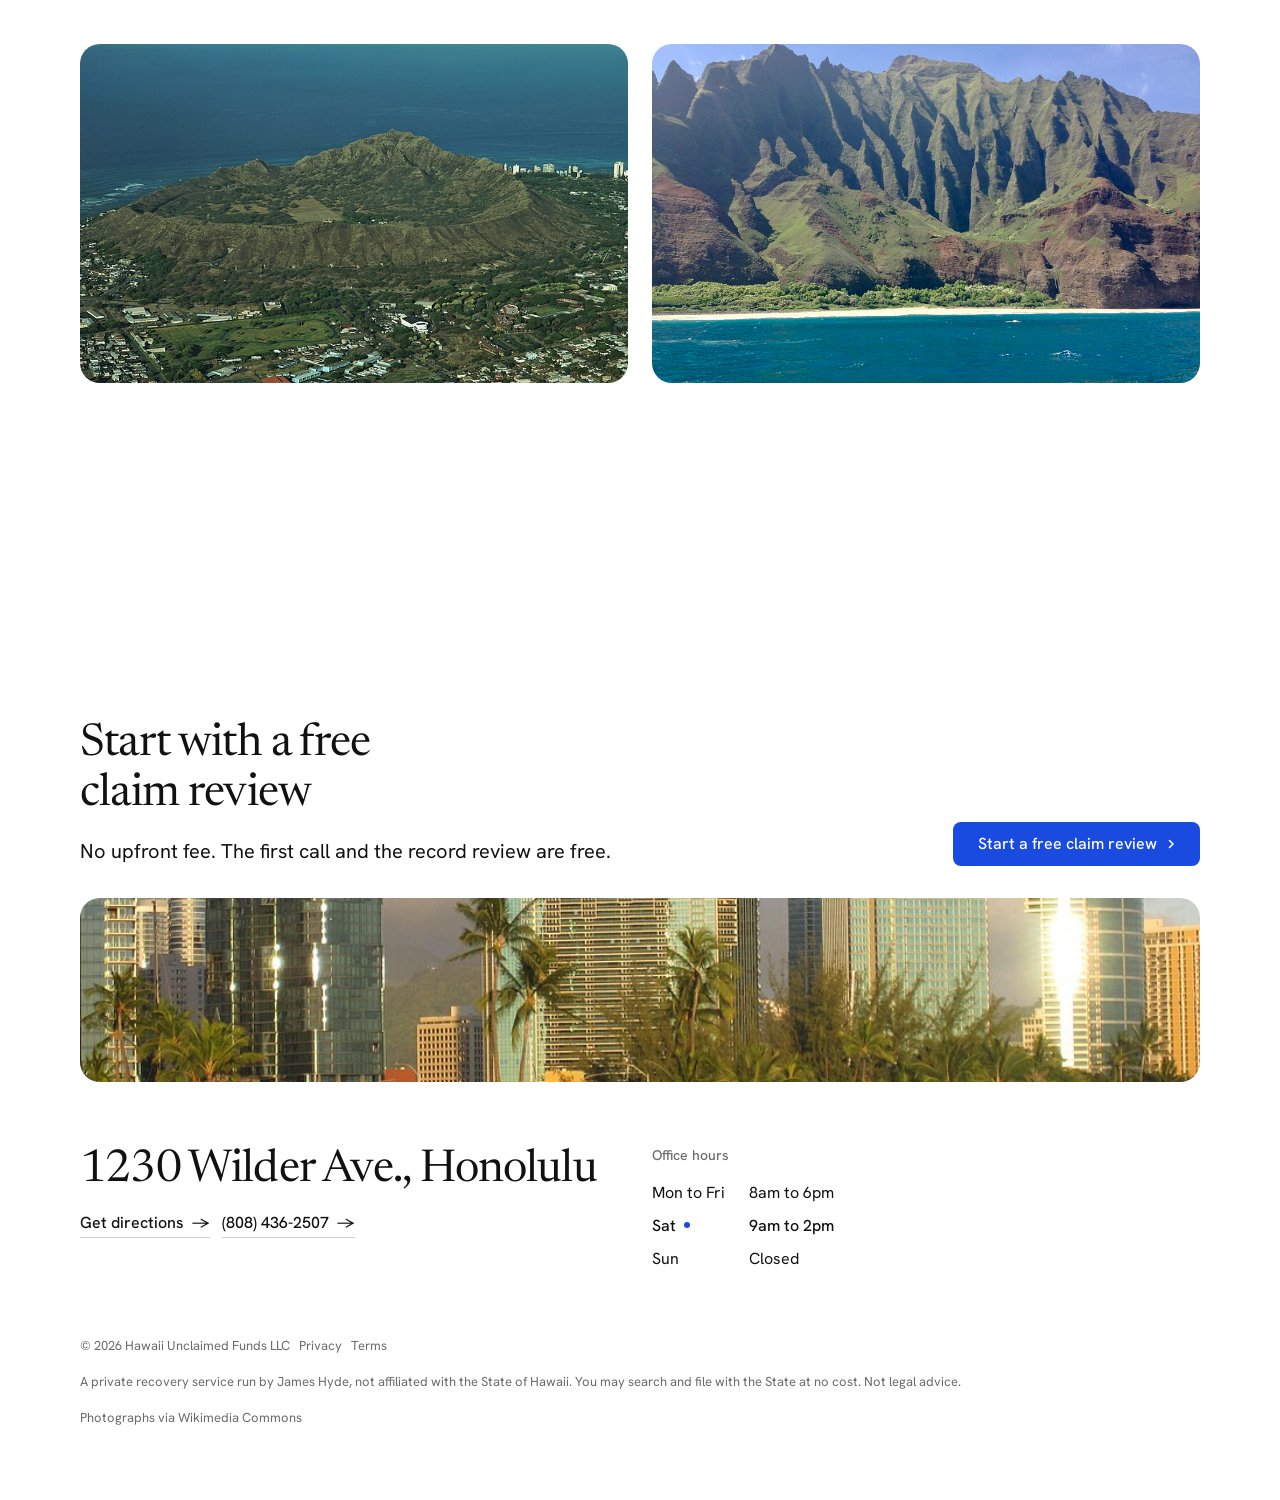
==== commit 2a2f0ba2: "Homepage: drop the verify section, make Why work with me a real heading Co-Authored-By: Claude Opus " ====
--- a/index.html
+++ b/index.html
@@ -44,11 +44,13 @@
 <!-- page CSS: only the photographs' own frames -->
 <style>
   #questions .panel { --p-h: 300px; margin-top: var(--s-5); }
+  #why-me h2 { margin-bottom: var(--s-8, 64px); }
   #estates picture.frame__img > img { display: block; width: 100%; height: 100%; object-fit: cover; }
   @media (max-width: 639px) {
     #islands .frame { --ratio: 50%; }
     #questions .panel { --p-h: 520px; }
   }
+  @media (min-width: 640px) and (max-width: 799px) { #research .grid.fill > .frame--fill { flex: 1 1 0; min-height: 120px; } }
   @media (min-width: 640px) and (max-width: 1023px) {
     #islands .grid { flex: 1 1 0; min-height: 0; }
     #islands .grid > .frame { grid-column: auto / span 6; --ratio: 0px; height: 100%; }
@@ -166,30 +168,9 @@
     </div></div>
   </section>
 
-  <section class="section" id="verify" style="--hm: 2" aria-labelledby="verify-h">
-    <div class="wrap">
-      <div class="section-head">
-        <h2 id="verify-h">Check my letter against the State’s records. <span class="muted">It costs nothing.</span></h2>
-      </div>
-      <div class="grid grid--top fill">
-        <div class="span-5 stack-4">
-          <ol class="rows">
-            <li><span class="rows__name">Open the State’s own search</span><p>The State of Hawaii runs it at unclaimedproperty.ehawaii.gov. No account needed.</p></li>
-            <li><span class="rows__name">Search every name</span><p>Yours, a maiden or former name, and the name of a parent or late relative.</p></li>
-            <li><span class="rows__name">Compare the record</span><p>Match the owner name and last known address with the ones in my letter.</p></li>
-          </ol>
-          <p><a class="link" href="verify.html">Read the guide</a></p>
-        </div>
-        <div class="frame frame--photo frame--fill span-6 start-7">
-          <img class="frame__img" src="assets/img/photo-d183.jpg" srcset="assets/img/photo-d183-500.jpg 500w, assets/img/photo-d183-960.jpg 960w, assets/img/photo-d183.jpg 1280w" sizes="(max-width: 639px) 1280px, (max-width: 1279px) 100vw, 50vw" width="1280" height="853" alt="An open notebook with a pencil across the pages on a wooden desk" loading="lazy" decoding="async" data-source="library-057" data-subject="desk">
-        </div>
-      </div>
-    </div>
-  </section>
-
-  <section class="section statement" id="why-me" data-moment="word-highlight" aria-label="Why work with me">
-    <div class="wrap">
-      <p class="t-label">Why work with me</p>
+  <section class="section statement" id="why-me" data-moment="word-highlight" aria-labelledby="why-me-h">
+    <div class="wrap">
+      <h2 id="why-me-h">Why work with me to file your claim?</h2>
       <p class="mo-wh__text">Filing on your own is possible, but the State’s verification process can get complicated and slow. I build a complete claim package <strong>from day one</strong>, so your file keeps moving.</p>
     </div>
   </section>
@@ -205,7 +186,7 @@
             <li><span class="rows__name">Business and corporate records</span><p>DCCA filings and business registries, to find the owners or officers of dissolved or relocated companies.</p></li>
             <li><span class="rows__name">Address and skip-tracing searches</span><p>Old addresses, property records and public data, to find people who have moved.</p></li>
             <li><span class="rows__name">Genealogy and heir research</span><p>Family trees and estate records, to find the heirs when the owner has died.</p></li>
-            <li><span class="rows__name">Claim paperwork and follow-up</span><p>Completed claim forms and a checklist of what the State requires, ready for your signature.</p><span class="rows__value">Contingency fee</span></li>
+            <li><span class="rows__name">Claim paperwork</span><p>Completed claim forms and a checklist of what the State requires, ready for your signature.</p><span class="rows__value">Contingency fee</span></li>
           </ul>
           <p><a class="link" href="unclaimed-funds.html">Read about unclaimed funds</a></p>
         </div>
@@ -220,7 +201,7 @@
     <div class="wrap">
       <div class="section-head section-head--row">
         <div>
-          <h2 id="estates-h">Claims for heirs, executors and trustees</h2>
+          <h2 id="estates-h">Estate claims for heirs, executors and trustees</h2>
           <p>Many of my letters go to the family of an owner who has died.</p>
         </div>
         <a class="link" href="contact.html">Ask about estates</a>
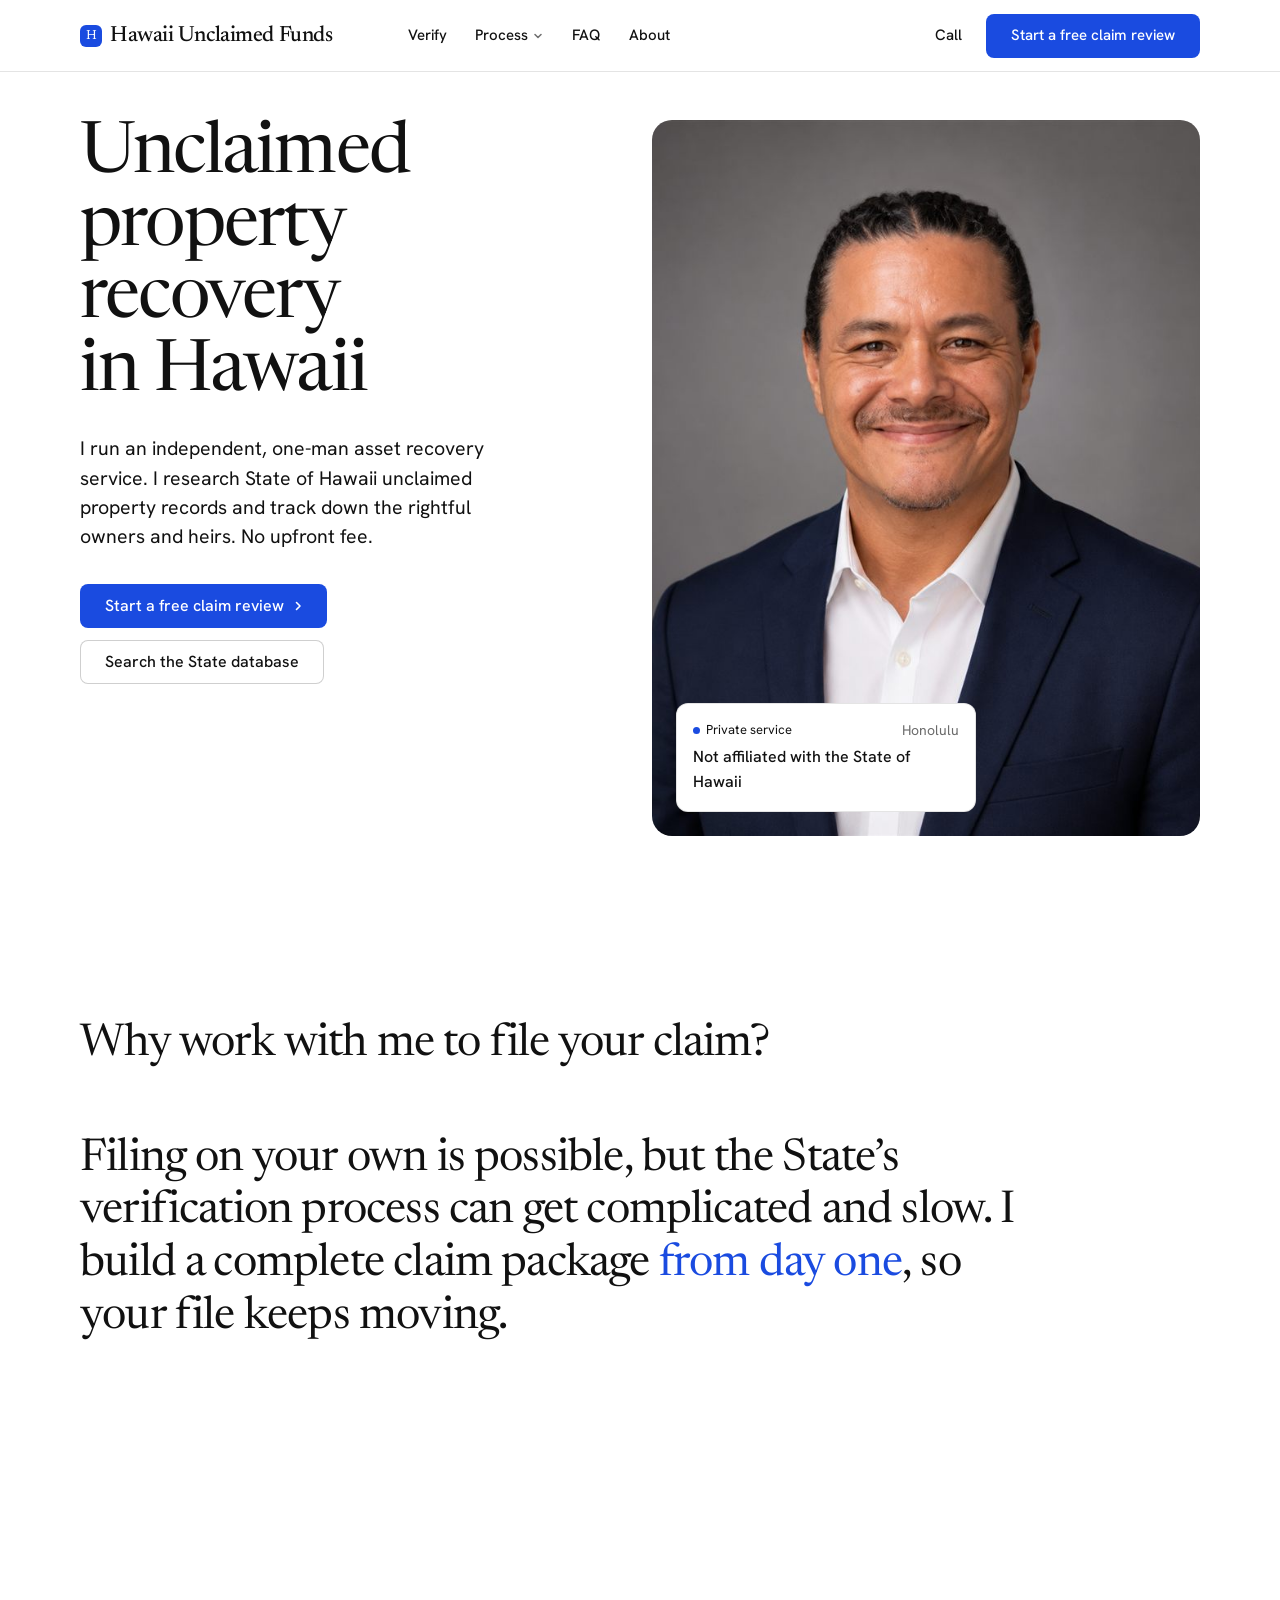
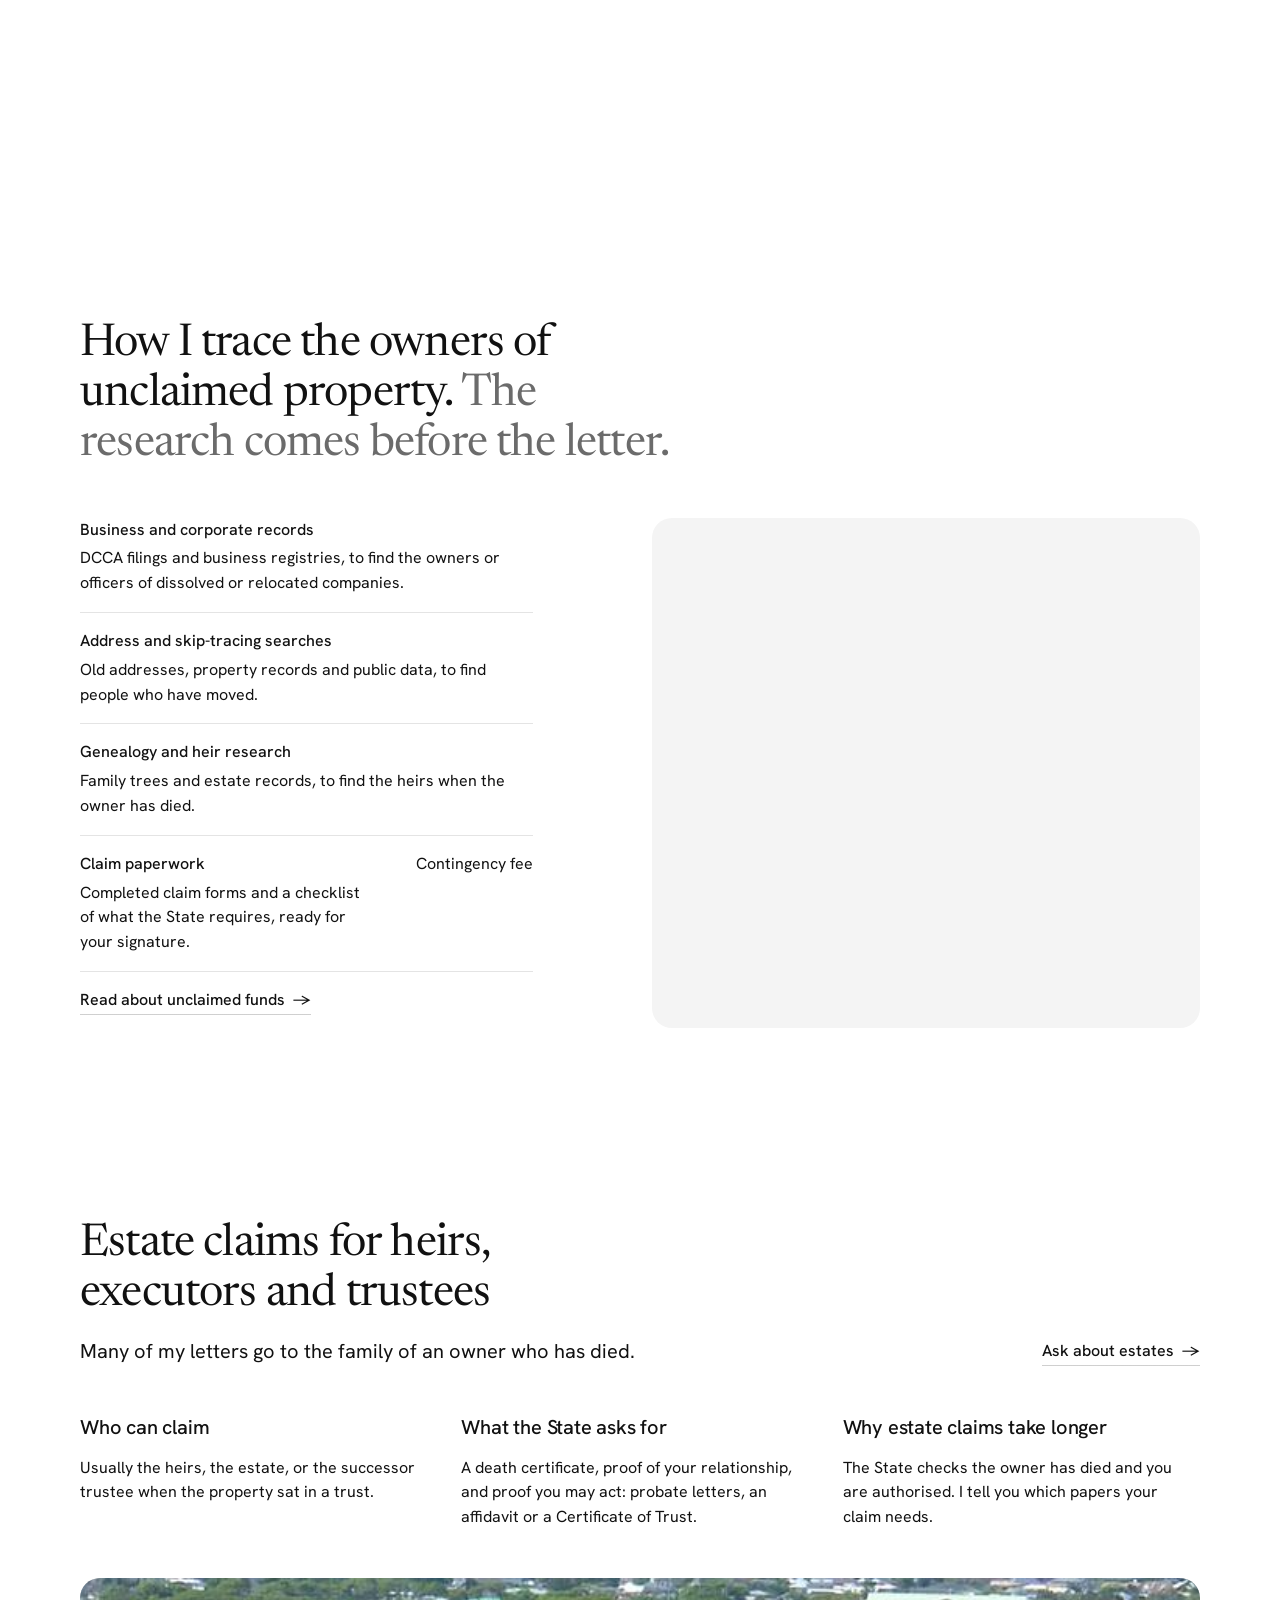
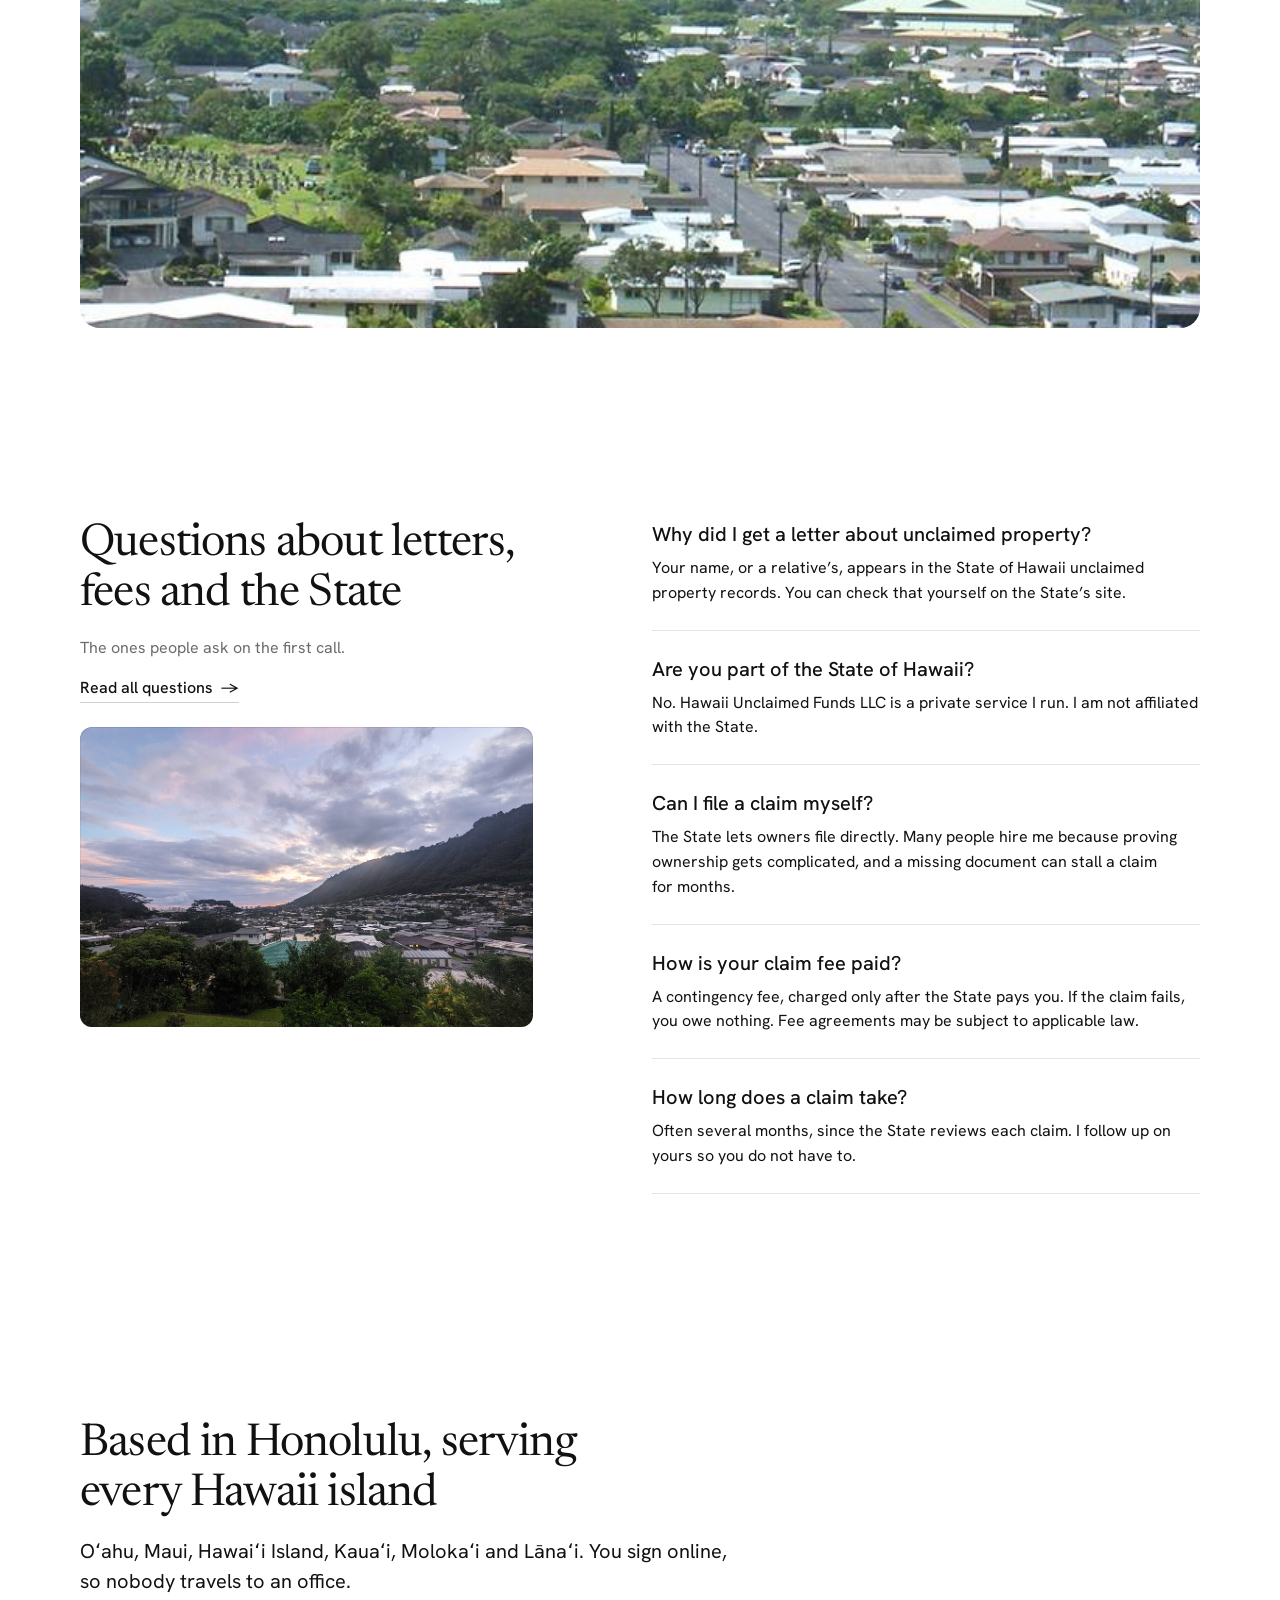
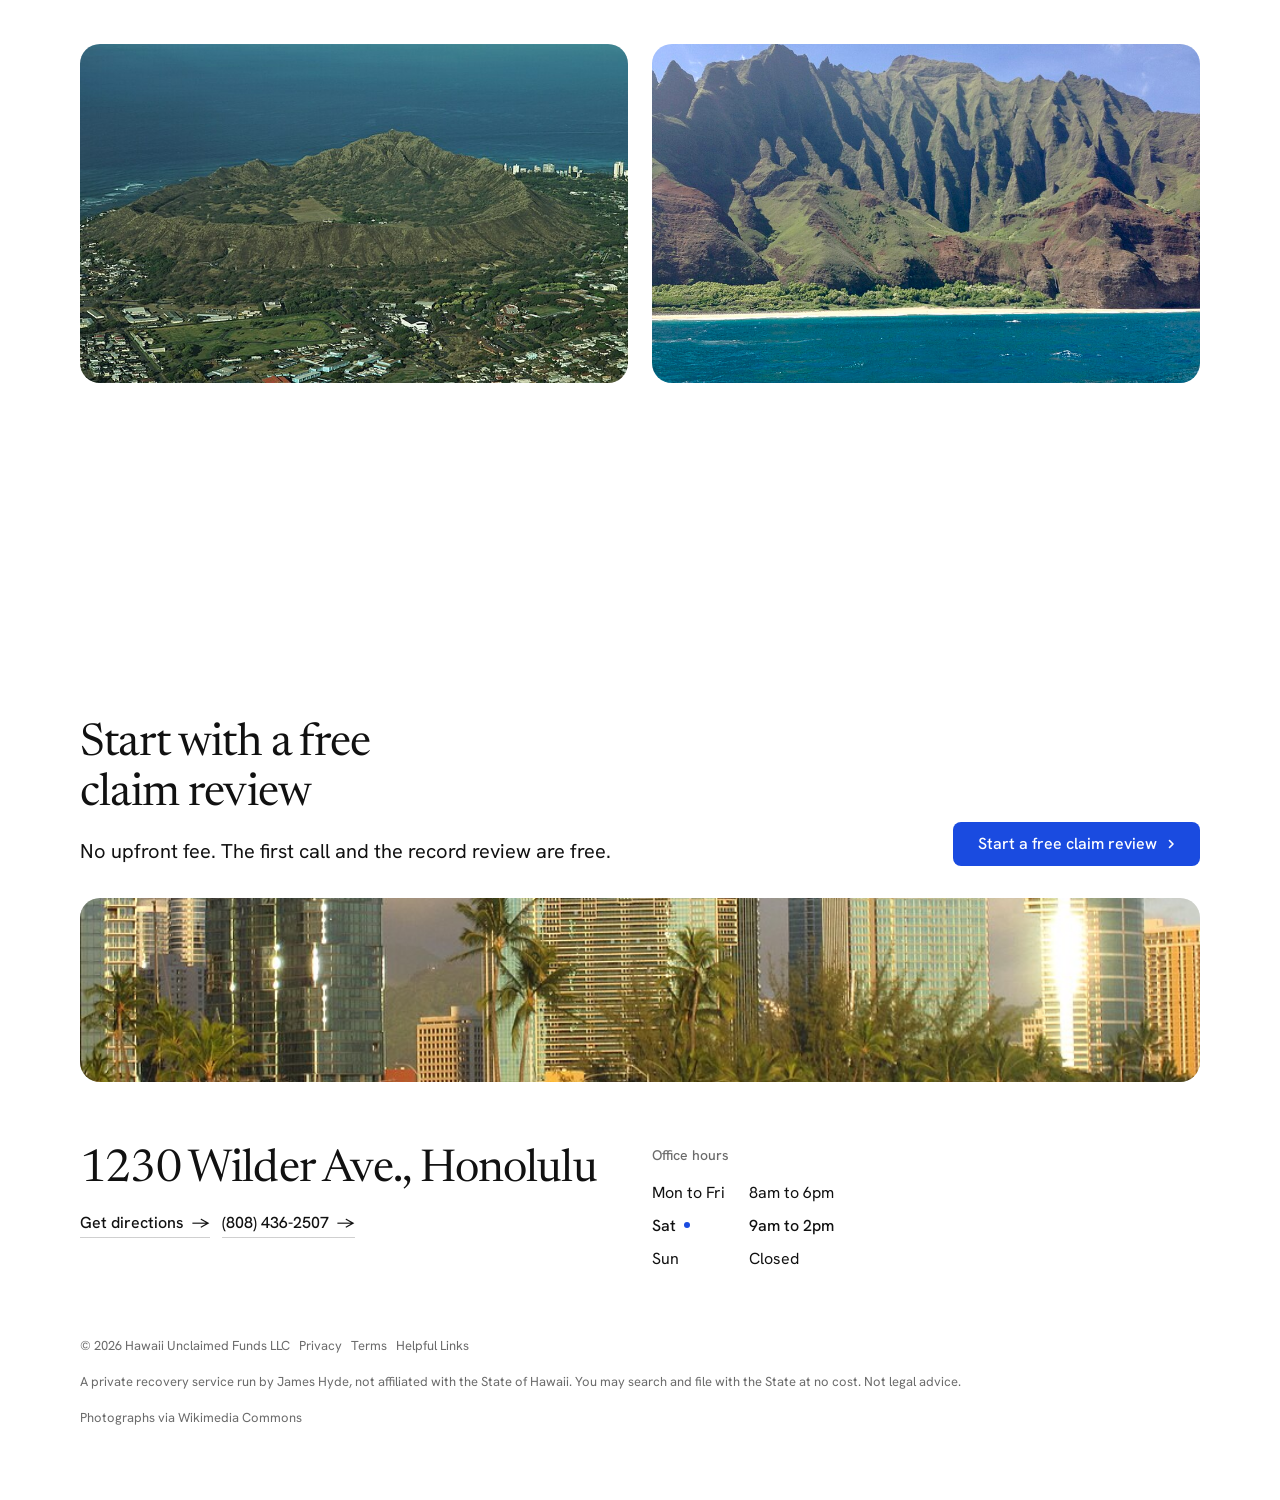
==== commit 985dd916: "Merge the Nov 15 content updates into the redesign Inner pages rebuilt from the latest wording (fee " ====
--- a/index.html
+++ b/index.html
@@ -115,6 +115,7 @@
               <a href="verify.html">Verify a letter<span>Check my letter yourself</span></a>
               <a href="faq.html">Questions<span>Fees, letters and the State</span></a>
               <a href="contact.html">Contact<span>Phone, form and office hours</span></a>
+              <a href="links.html">Helpful links<span>Official State sources</span></a>
             </div>
             <div class="menu-col span-3">
               <p class="t-label">Working with me</p>
@@ -288,7 +289,7 @@
         </div>
       </div>
       <div class="footer__legal">
-        <span>&copy; 2026 Hawaii Unclaimed Funds LLC &nbsp; <a href="privacy.html">Privacy</a> &nbsp; <a href="terms.html">Terms</a></span>
+        <span>&copy; 2026 Hawaii Unclaimed Funds LLC &nbsp; <a href="privacy.html">Privacy</a> &nbsp; <a href="terms.html">Terms</a> &nbsp; <a href="links.html">Helpful Links</a></span>
         <span>A private recovery service run by James Hyde, not affiliated with the State of Hawaii. You may search and file with the State at no cost. Not legal advice.</span>
         <a class="credits" href="credits.html">Photographs via Wikimedia Commons</a>
       </div>
@@ -303,5 +304,6 @@
 <script type="module" src="assets/system.js"></script>
 <script type="module" src="assets/motion/motion.js"></script>
 <script type="module" src="assets/layout/layout.js"></script>
+<script src="script.js?v=20261115"></script>
 </body>
 </html>
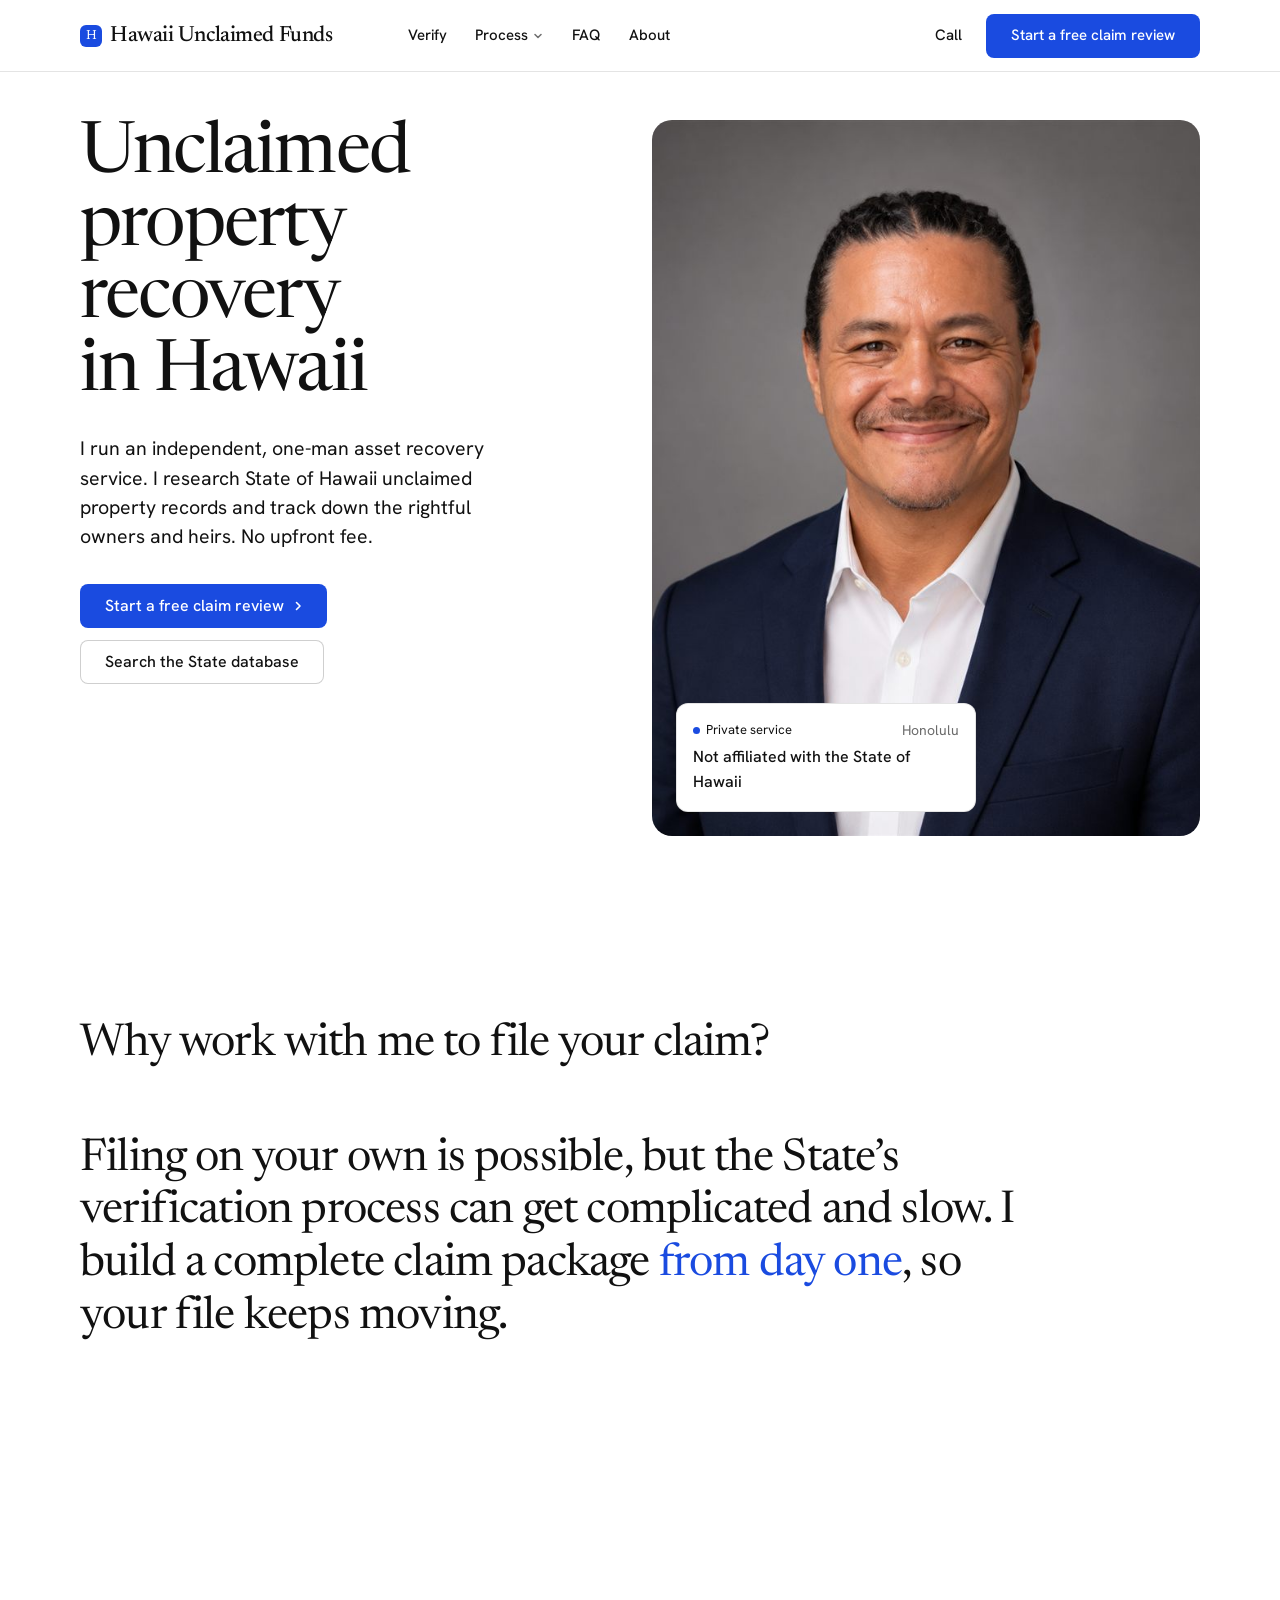
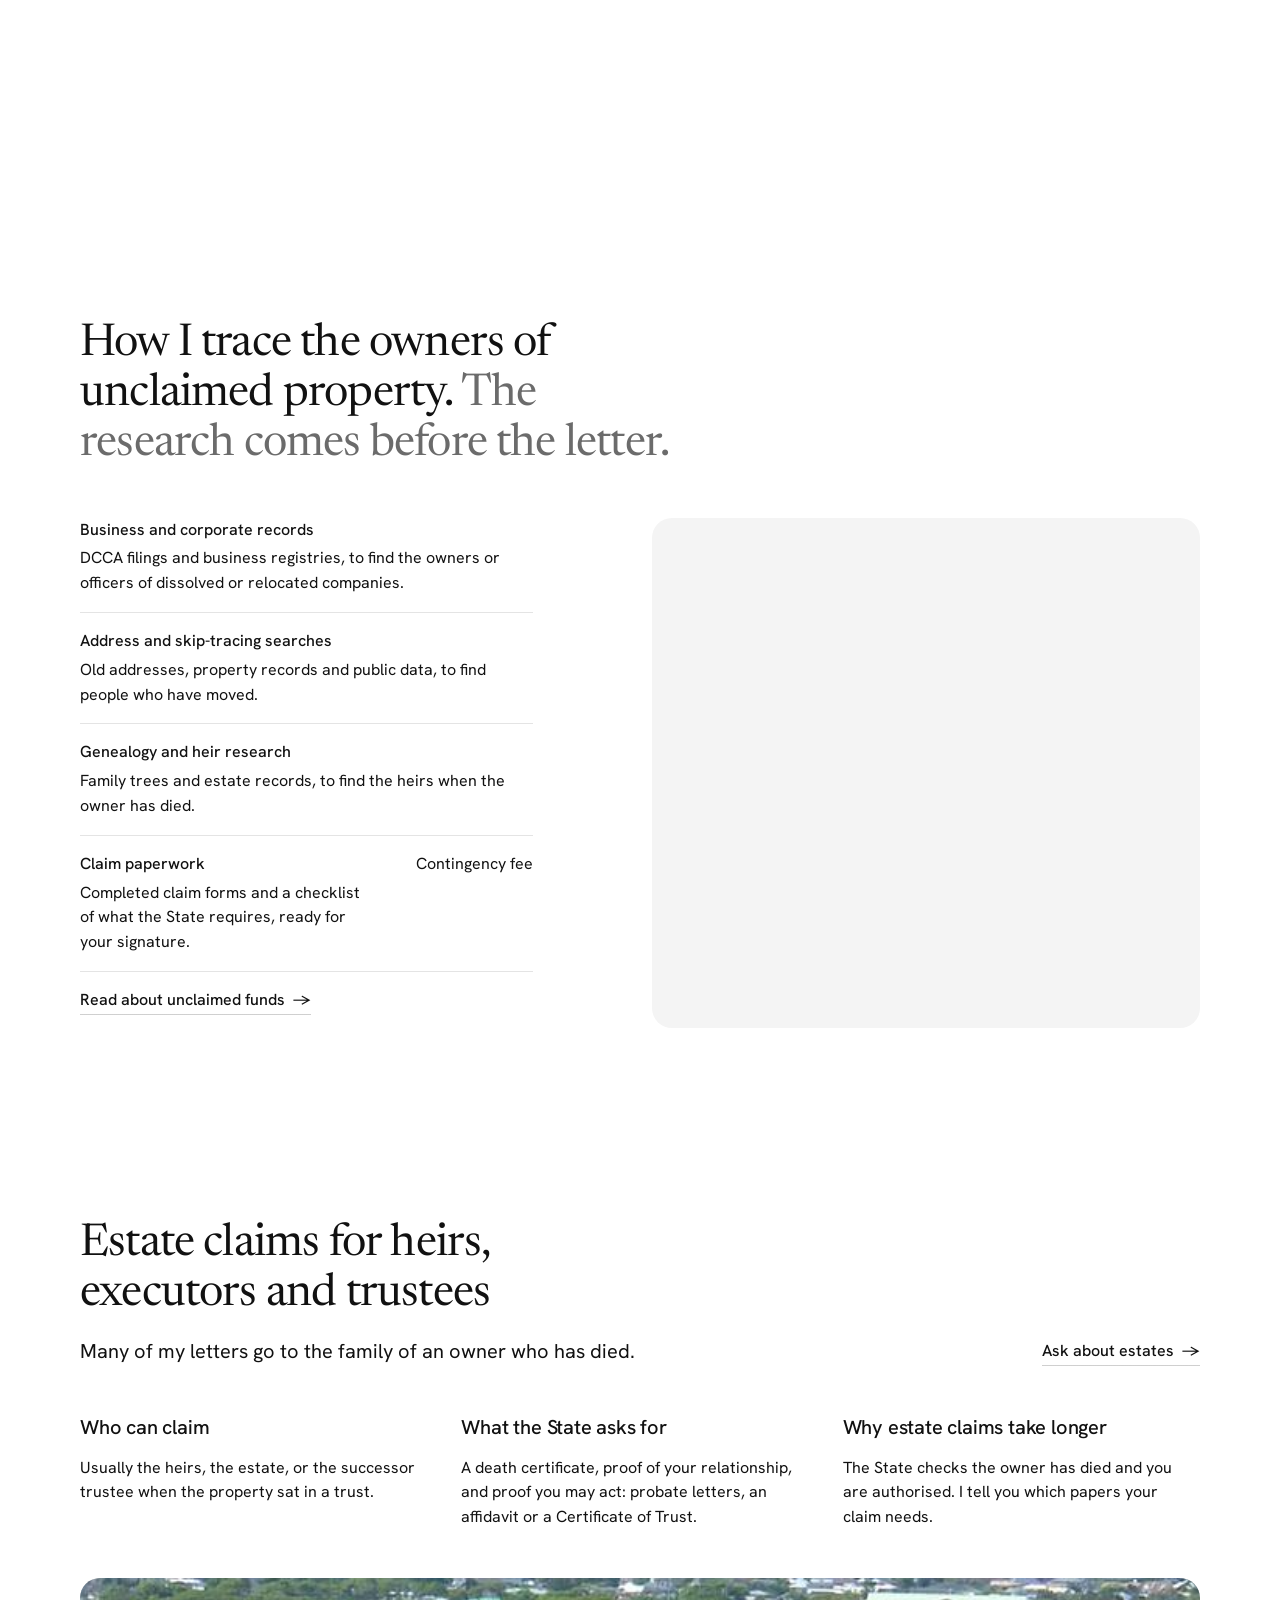
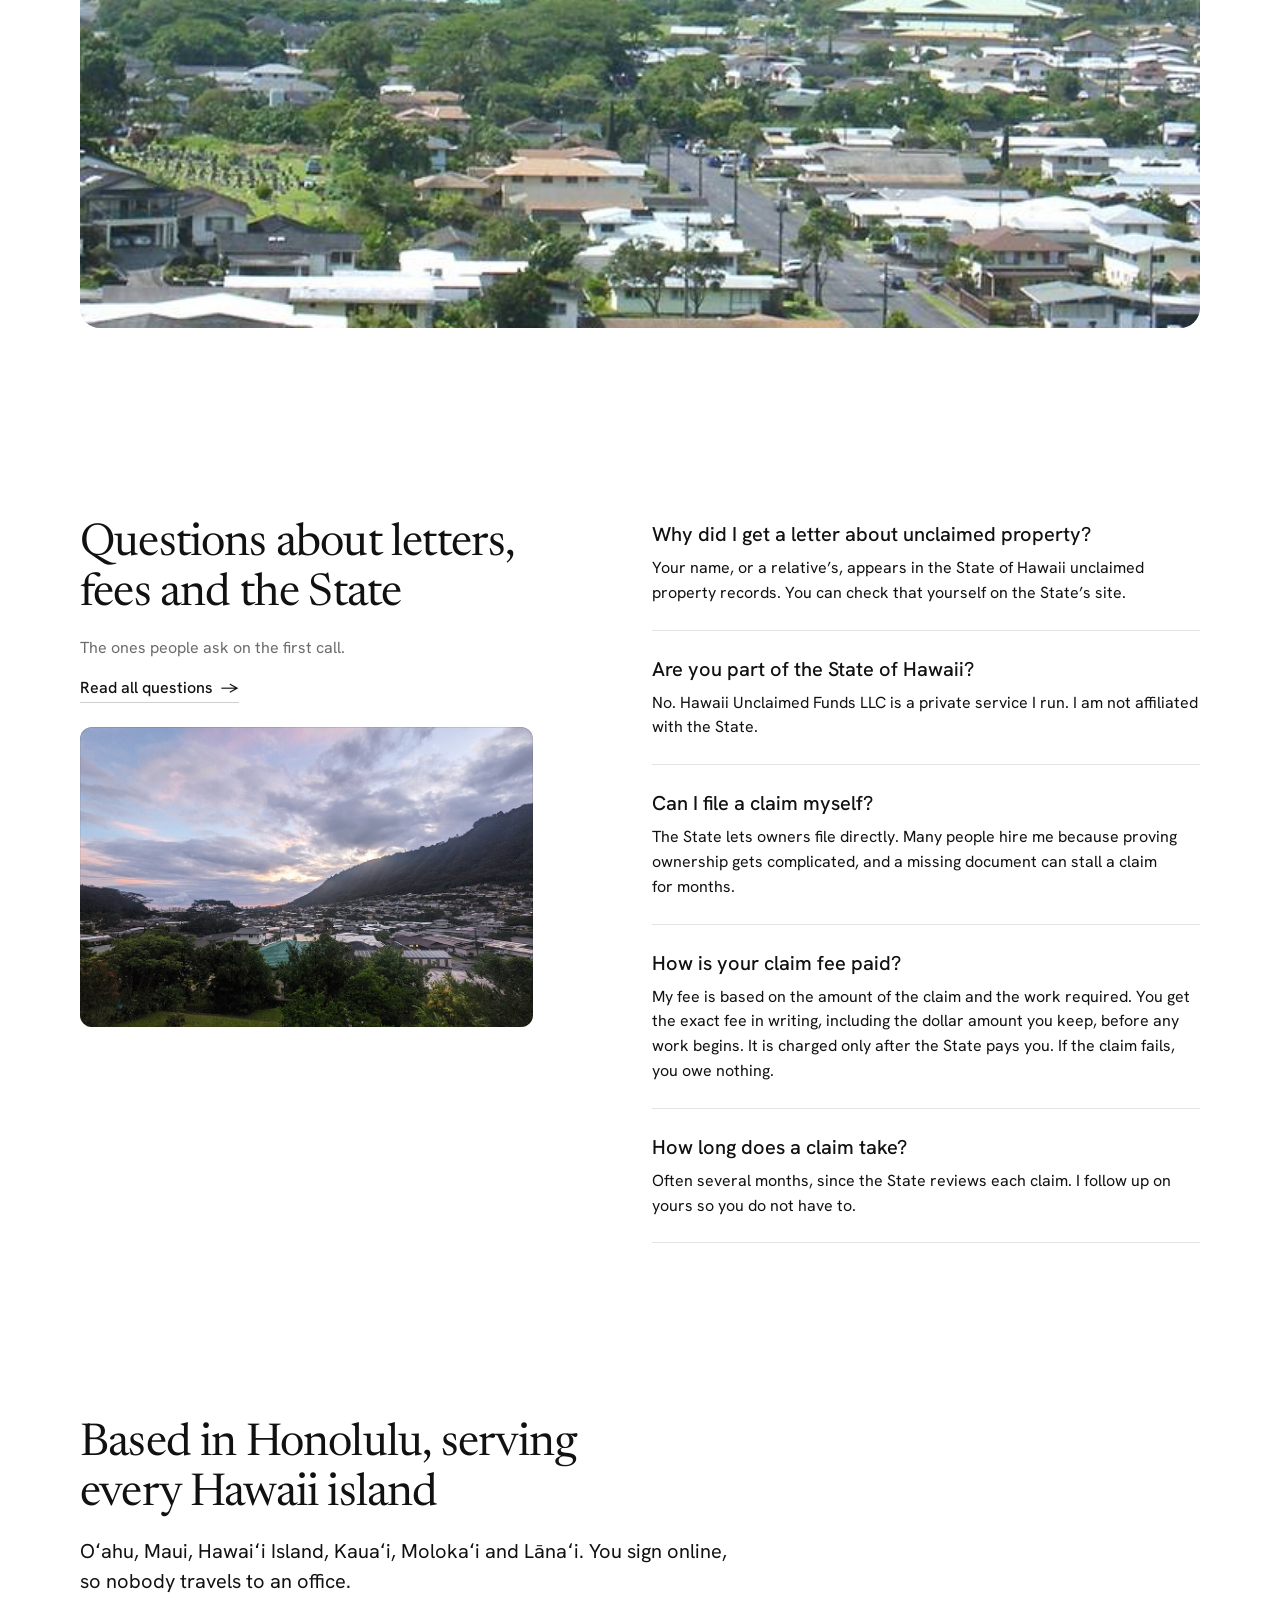
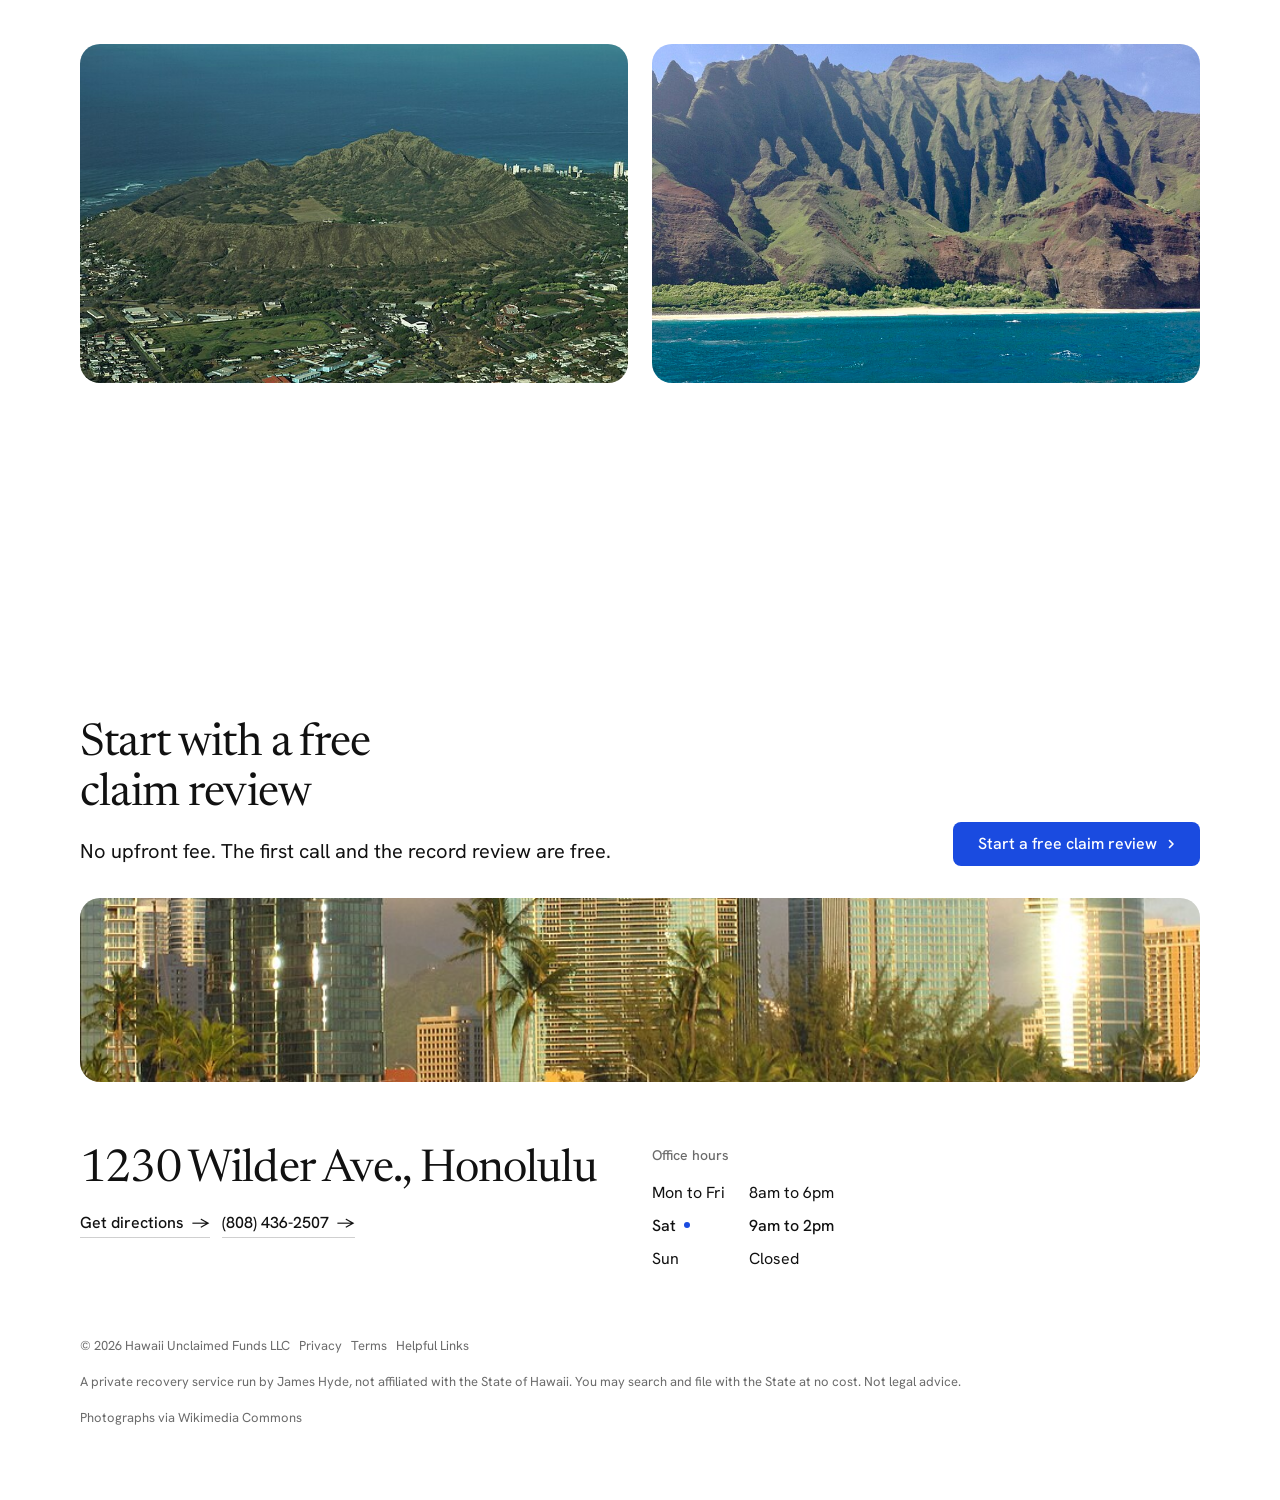
==== commit f5350ee5: "Homepage fee answer uses the written-fee wording Co-Authored-By: Claude Opus 5.5 <noreply@anthropic." ====
--- a/index.html
+++ b/index.html
@@ -242,7 +242,7 @@
           <div class="faq__item"><h3>Why did I get a letter about unclaimed property?</h3><p>Your name, or a relative’s, appears in the State of Hawaii unclaimed property records. You can check that yourself on the State’s site.</p></div>
           <div class="faq__item"><h3>Are you part of the State of Hawaii?</h3><p>No. Hawaii Unclaimed Funds LLC is a private service I run. I am not affiliated with the State.</p></div>
           <div class="faq__item"><h3>Can I file a claim myself?</h3><p>The State lets owners file directly. Many people hire me because proving ownership gets complicated, and a missing document can stall a claim for months.</p></div>
-          <div class="faq__item"><h3>How is your claim fee paid?</h3><p>A contingency fee, charged only after the State pays you. If the claim fails, you owe nothing. Fee agreements may be subject to applicable law.</p></div>
+          <div class="faq__item"><h3>How is your claim fee paid?</h3><p>My fee is based on the amount of the claim and the work required. You get the exact fee in writing, including the dollar amount you keep, before any work begins. It is charged only after the State pays you. If the claim fails, you owe nothing.</p></div>
           <div class="faq__item"><h3>How long does a claim take?</h3><p>Often several months, since the State reviews each claim. I follow up on yours so you do not have to.</p></div>
         </div>
       </div>
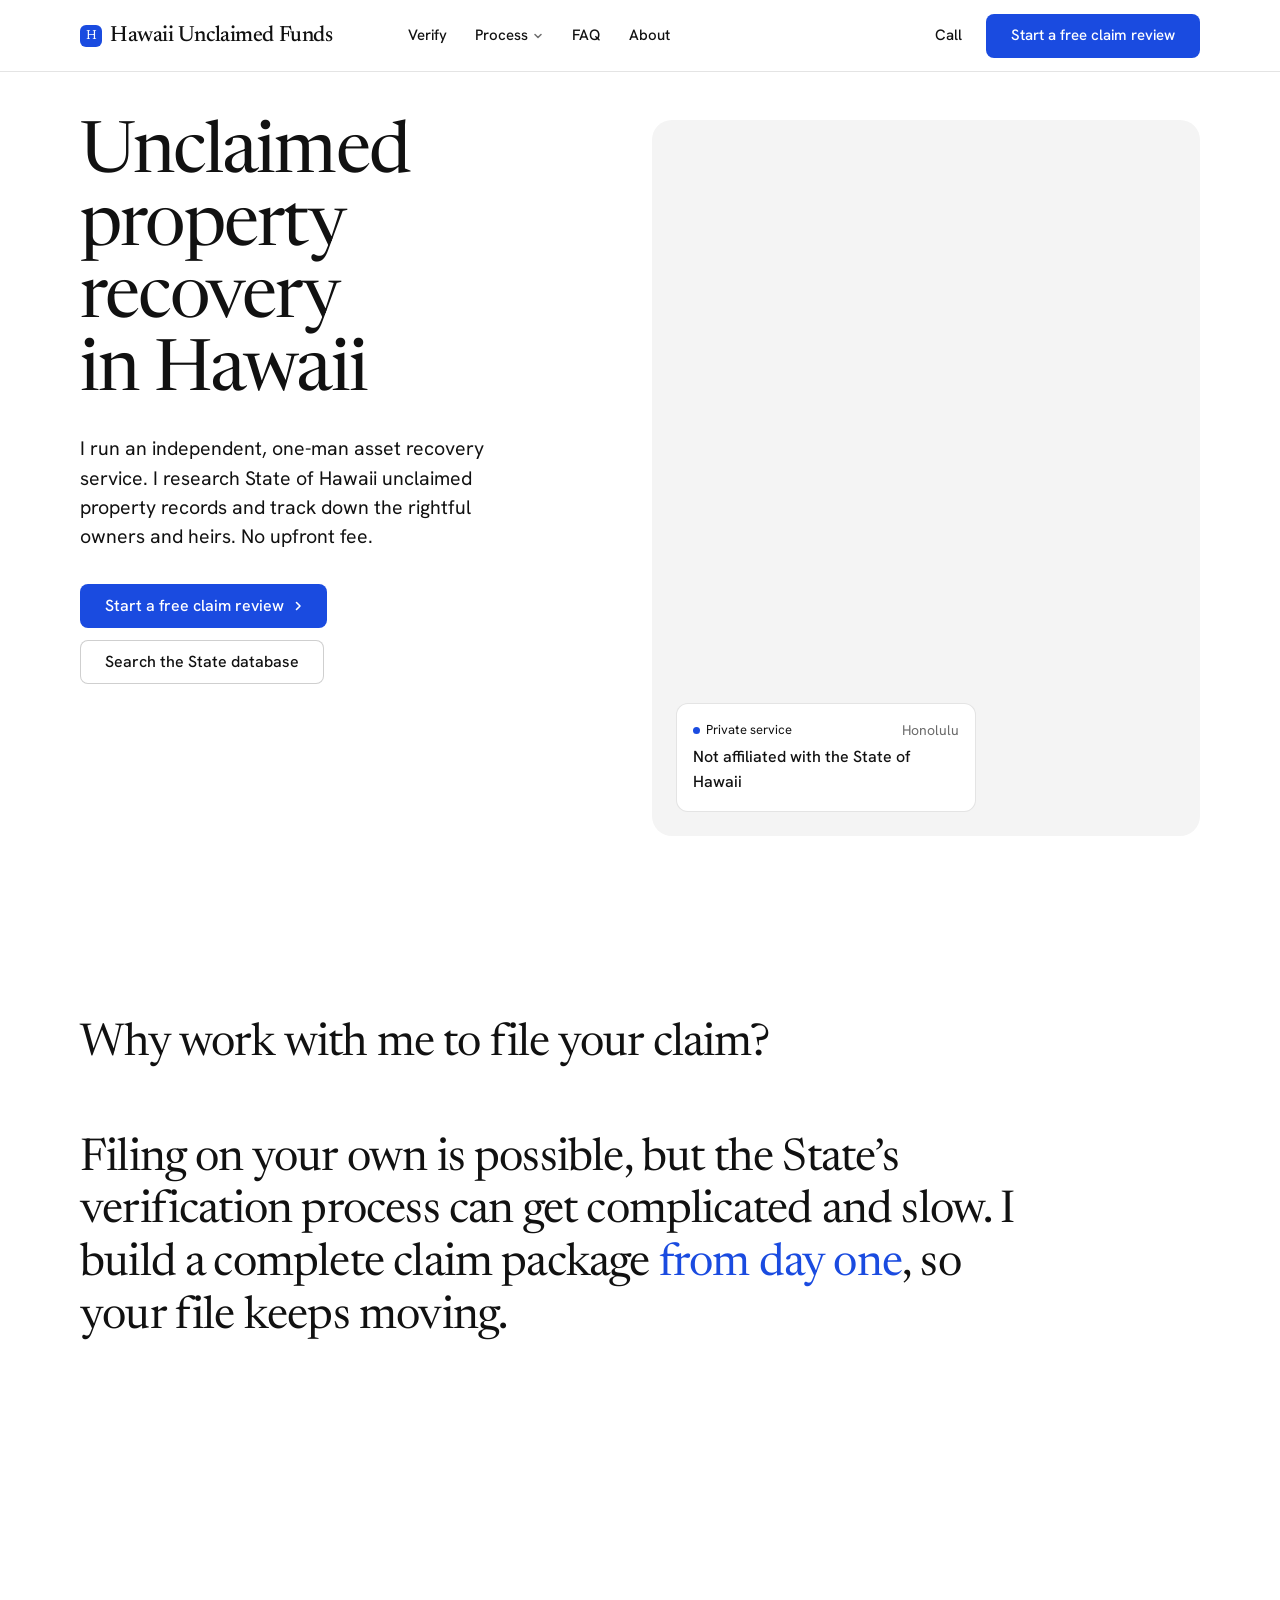
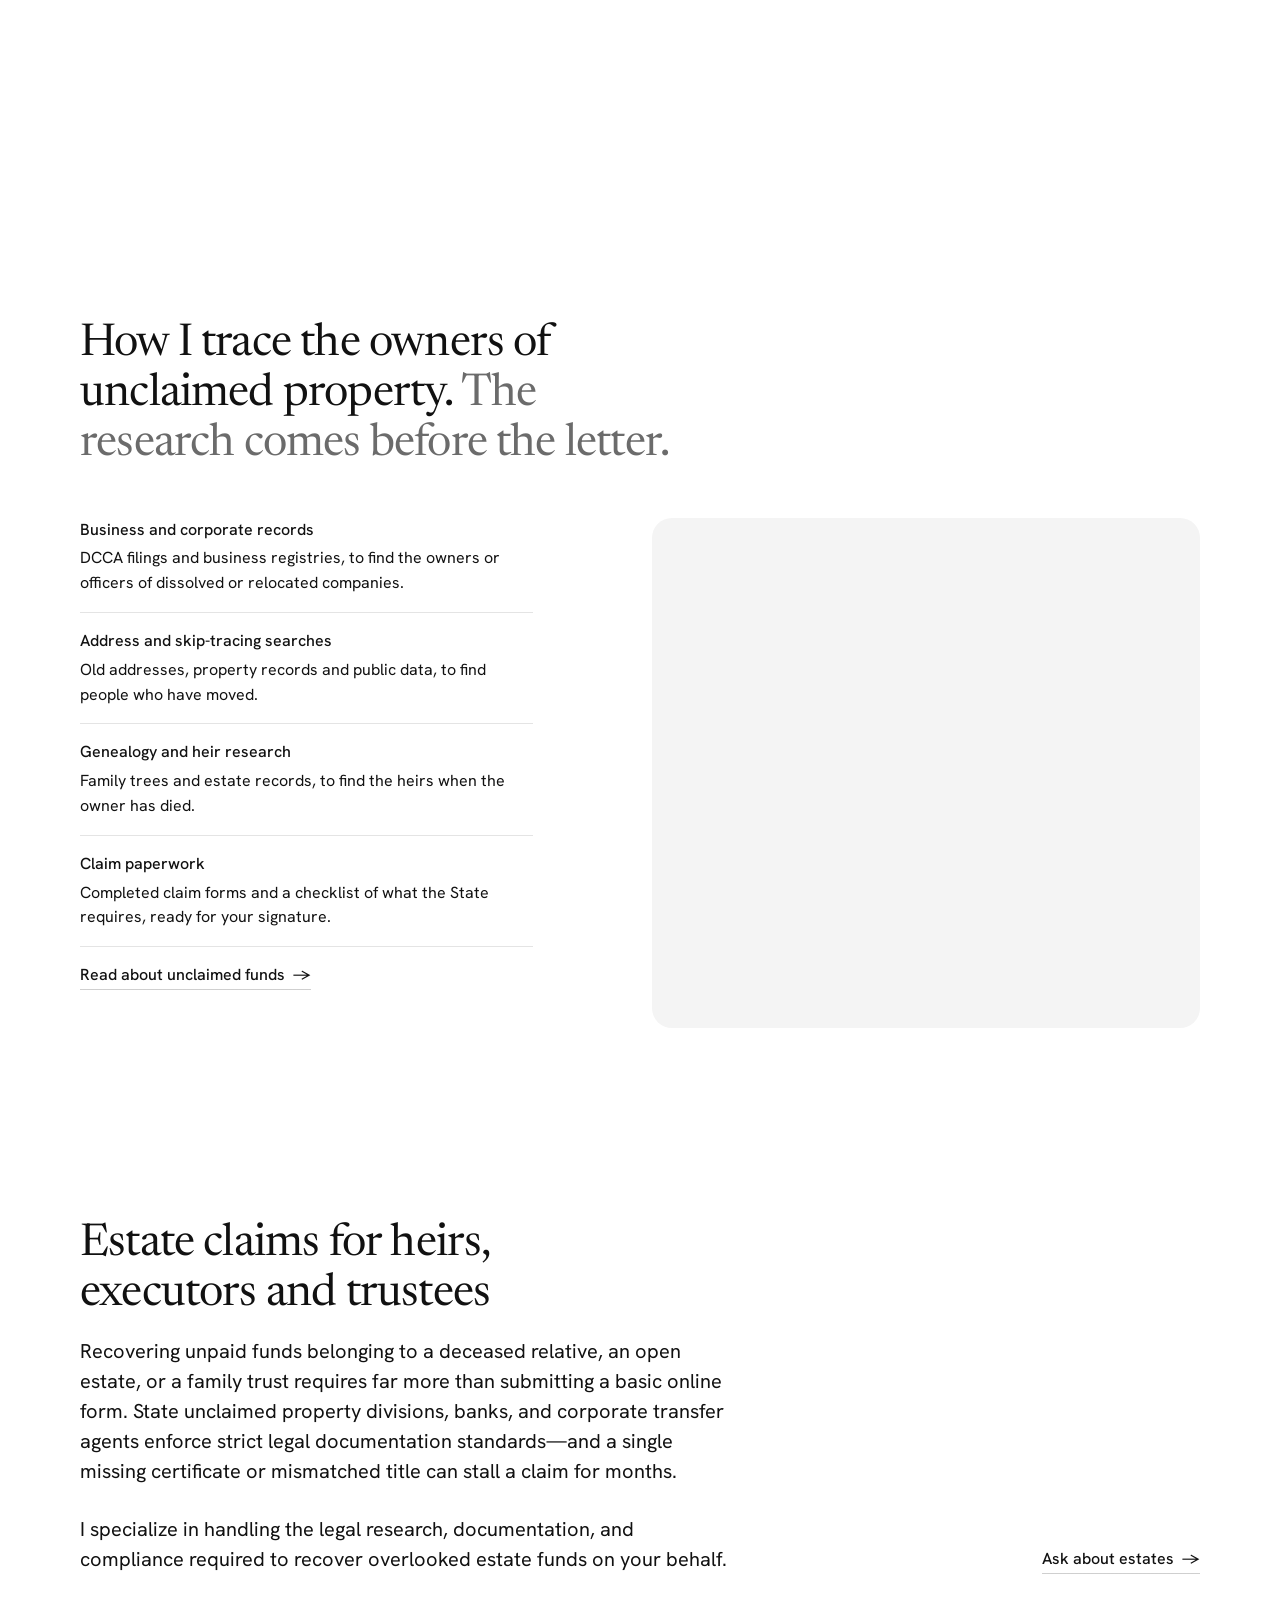
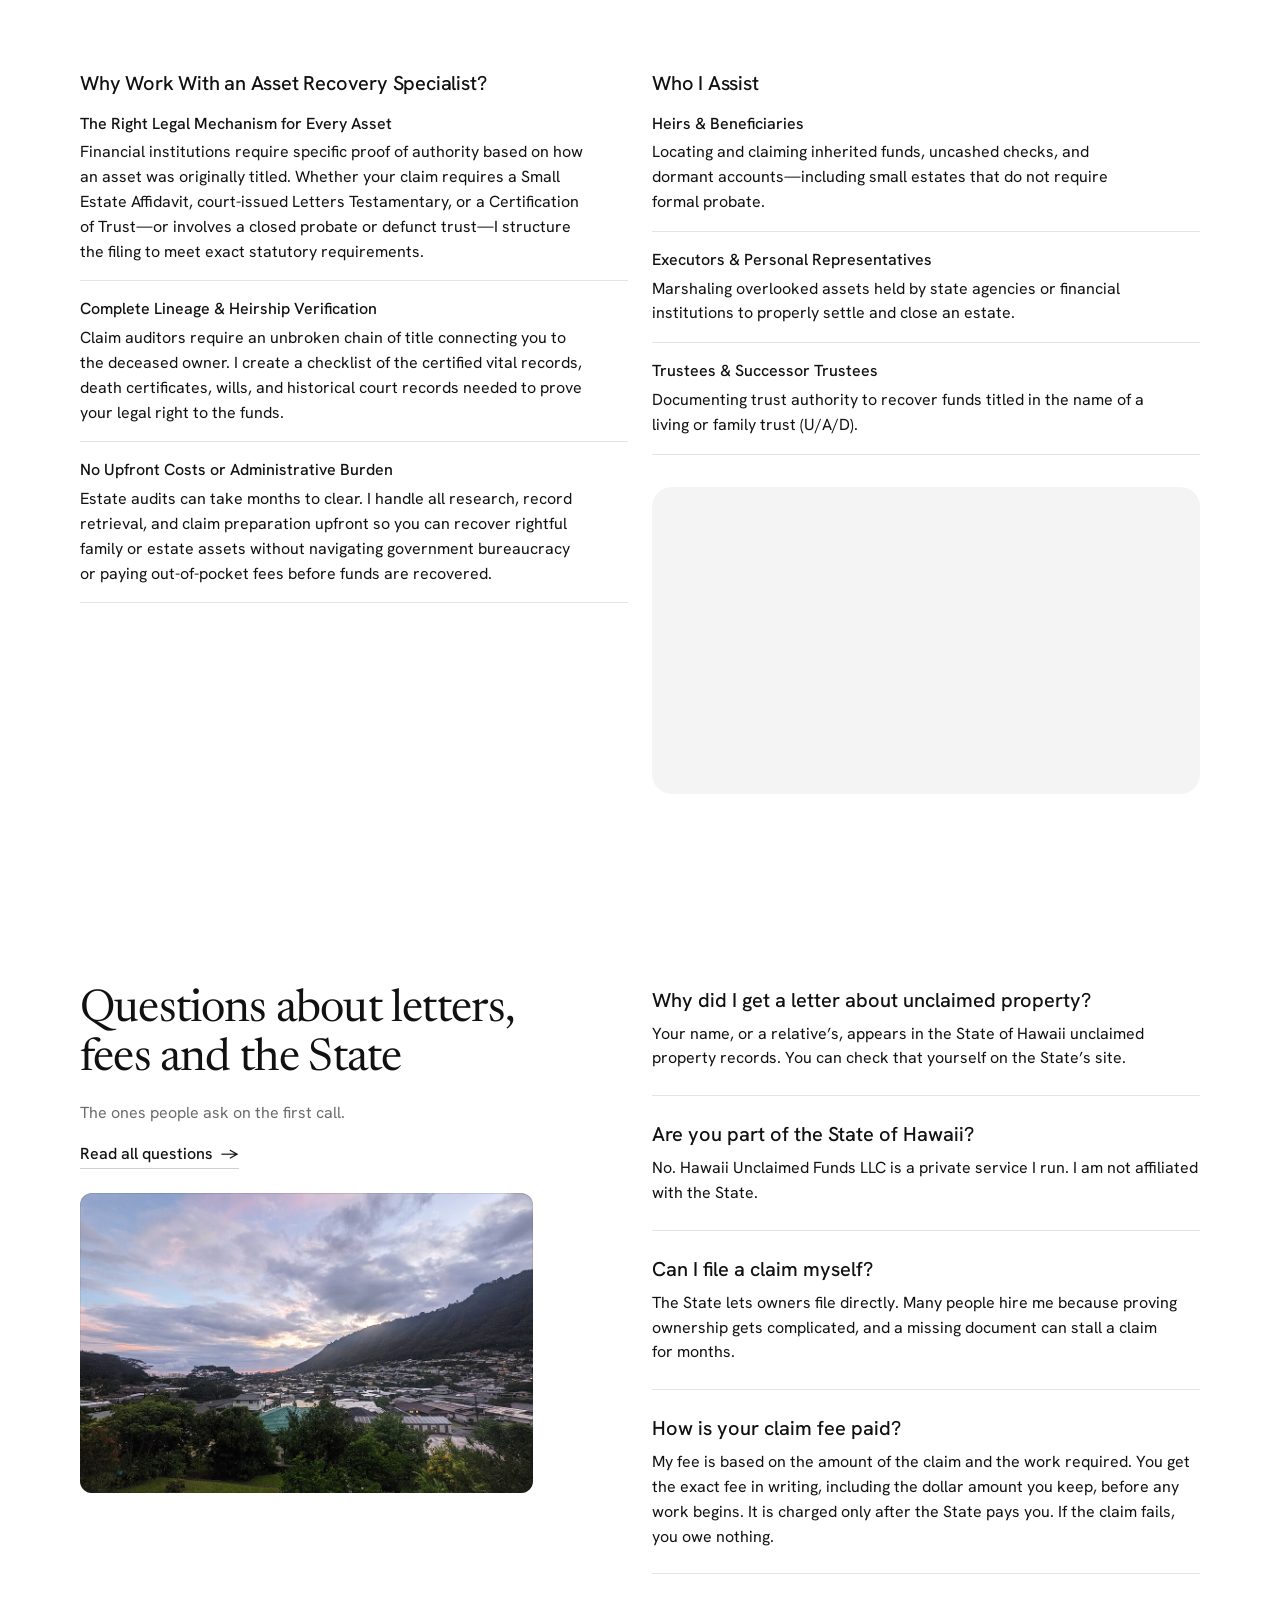
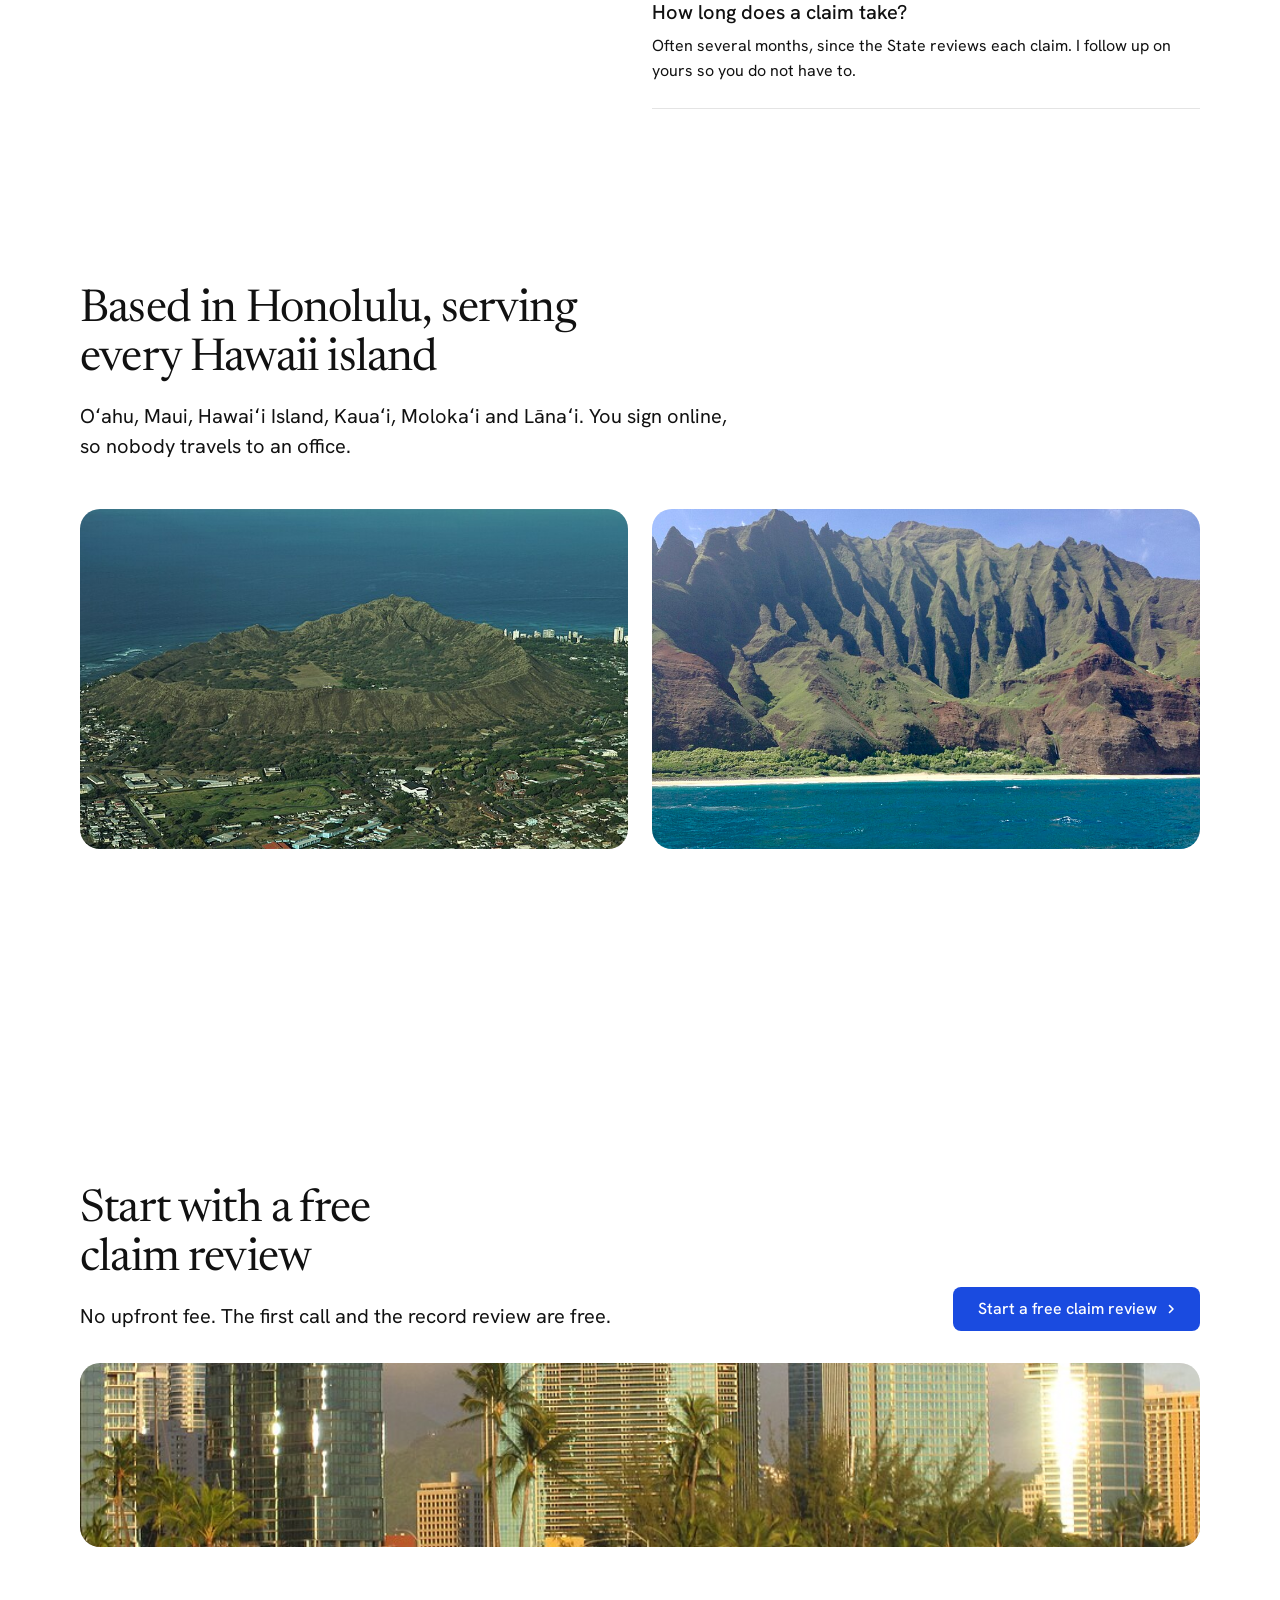
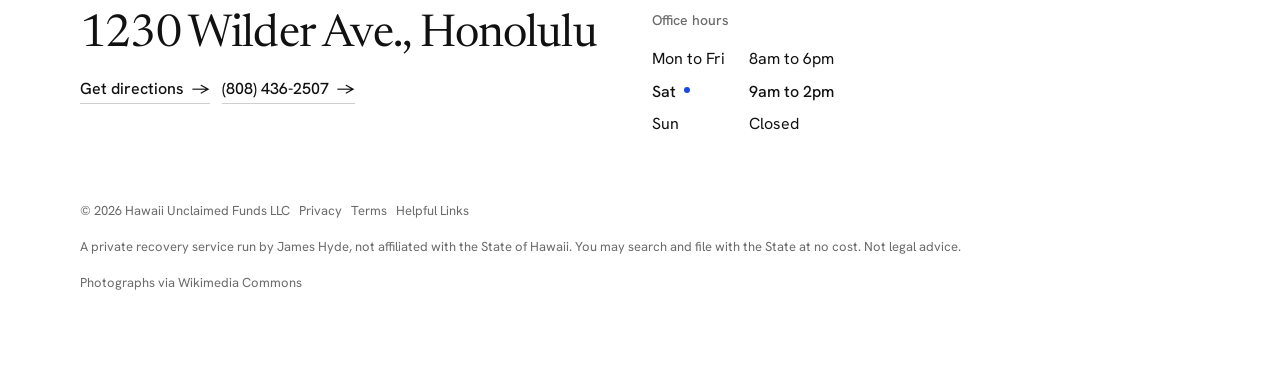
==== commit b6b11a7a: "Homepage estates section uses the new estate claims copy; drop the fee label on the paperwork row Co" ====
--- a/index.html
+++ b/index.html
@@ -43,6 +43,12 @@
 </style>
 <!-- page CSS: only the photographs' own frames -->
 <style>
+  #estates { height: auto; min-height: 100svh; }
+  #estates .estates__intro { max-width: 72ch; }
+  #estates .estates__intro > p + p { margin-top: var(--s-3); }
+  #estates .estates__lists { margin-top: var(--s-7); row-gap: var(--s-8); }
+  #estates .estates__photo { --ratio: 56%; margin-top: var(--s-6); }
+  @media (max-width: 1023px) { #estates .estates__lists > .span-6 { grid-column: 1 / -1; } }
   #questions .panel { --p-h: 300px; margin-top: var(--s-5); }
   #why-me h2 { margin-bottom: var(--s-8, 64px); }
   #estates picture.frame__img > img { display: block; width: 100%; height: 100%; object-fit: cover; }
@@ -187,7 +193,7 @@
             <li><span class="rows__name">Business and corporate records</span><p>DCCA filings and business registries, to find the owners or officers of dissolved or relocated companies.</p></li>
             <li><span class="rows__name">Address and skip-tracing searches</span><p>Old addresses, property records and public data, to find people who have moved.</p></li>
             <li><span class="rows__name">Genealogy and heir research</span><p>Family trees and estate records, to find the heirs when the owner has died.</p></li>
-            <li><span class="rows__name">Claim paperwork</span><p>Completed claim forms and a checklist of what the State requires, ready for your signature.</p><span class="rows__value">Contingency fee</span></li>
+            <li><span class="rows__name">Claim paperwork</span><p>Completed claim forms and a checklist of what the State requires, ready for your signature.</p></li>
           </ul>
           <p><a class="link" href="unclaimed-funds.html">Read about unclaimed funds</a></p>
         </div>
@@ -198,31 +204,36 @@
     </div>
   </section>
 
-  <section class="section" id="estates" style="--hm: 2" aria-labelledby="estates-h">
+  <section class="section" id="estates" aria-labelledby="estates-h">
     <div class="wrap">
       <div class="section-head section-head--row">
-        <div>
+        <div class="estates__intro">
           <h2 id="estates-h">Estate claims for heirs, executors and trustees</h2>
-          <p>Many of my letters go to the family of an owner who has died.</p>
+          <p>Recovering unpaid funds belonging to a deceased relative, an open estate, or a family trust requires far more than submitting a basic online form. State unclaimed property divisions, banks, and corporate transfer agents enforce strict legal documentation standards—and a single missing certificate or mismatched title can stall a claim for months.</p>
+          <p>I specialize in handling the legal research, documentation, and compliance required to recover overlooked estate funds on your behalf.</p>
         </div>
         <a class="link" href="contact.html">Ask about estates</a>
       </div>
-      <div class="grid" style="margin-bottom: var(--s-7)">
-        <div class="span-4 stack-4">
-          <h3 class="t-card">Who can claim</h3>
-          <p>Usually the heirs, the estate, or the successor trustee when the property sat in a trust.</p>
-        </div>
-        <div class="span-4 stack-4">
-          <h3 class="t-card">What the State asks for</h3>
-          <p>A death certificate, proof of your relationship, and proof you may act: probate letters, an affidavit or a Certificate of Trust.</p>
-        </div>
-        <div class="span-4 stack-4">
-          <h3 class="t-card">Why estate claims take longer</h3>
-          <p>The State checks the owner has died and you are authorised. I tell you which papers your claim needs.</p>
-        </div>
-      </div>
-      <div class="frame frame--photo fill">
-        <picture class="frame__img"><source media="(max-width: 639px)" srcset="assets/img/photo-f8266129-phone.jpg"><img src="assets/img/photo-f8266129-1440.jpg" srcset="assets/img/photo-f8266129-500.jpg 500w, assets/img/photo-f8266129-960.jpg 960w, assets/img/photo-f8266129-1440.jpg 1440w" sizes="100vw" width="1440" height="1080" alt="Family homes across Mānoa, Honolulu, with the city towers in the distance" style="object-position: 50% 60%" loading="lazy" decoding="async" data-source="stand-in" data-subject="Honolulu homes"></picture>
+      <div class="grid grid--top estates__lists">
+        <div class="span-6 stack-4">
+          <h3 class="t-card">Why Work With an Asset Recovery Specialist?</h3>
+          <ul class="rows">
+            <li><span class="rows__name">The Right Legal Mechanism for Every Asset</span><p>Financial institutions require specific proof of authority based on how an asset was originally titled. Whether your claim requires a Small Estate Affidavit, court-issued Letters Testamentary, or a Certification of Trust—or involves a closed probate or defunct trust—I structure the filing to meet exact statutory requirements.</p></li>
+            <li><span class="rows__name">Complete Lineage &amp; Heirship Verification</span><p>Claim auditors require an unbroken chain of title connecting you to the deceased owner. I create a checklist of the certified vital records, death certificates, wills, and historical court records needed to prove your legal right to the funds.</p></li>
+            <li><span class="rows__name">No Upfront Costs or Administrative Burden</span><p>Estate audits can take months to clear. I handle all research, record retrieval, and claim preparation upfront so you can recover rightful family or estate assets without navigating government bureaucracy or paying out-of-pocket fees before funds are recovered.</p></li>
+          </ul>
+        </div>
+        <div class="span-6 stack-4">
+          <h3 class="t-card">Who I Assist</h3>
+          <ul class="rows">
+            <li><span class="rows__name">Heirs &amp; Beneficiaries</span><p>Locating and claiming inherited funds, uncashed checks, and dormant accounts—including small estates that do not require formal probate.</p></li>
+            <li><span class="rows__name">Executors &amp; Personal Representatives</span><p>Marshaling overlooked assets held by state agencies or financial institutions to properly settle and close an estate.</p></li>
+            <li><span class="rows__name">Trustees &amp; Successor Trustees</span><p>Documenting trust authority to recover funds titled in the name of a living or family trust (U/A/D).</p></li>
+          </ul>
+          <div class="frame frame--photo estates__photo">
+            <picture class="frame__img"><source media="(max-width: 639px)" srcset="assets/img/photo-f8266129-phone.jpg"><img src="assets/img/photo-f8266129-1440.jpg" srcset="assets/img/photo-f8266129-500.jpg 500w, assets/img/photo-f8266129-960.jpg 960w, assets/img/photo-f8266129-1440.jpg 1440w" sizes="100vw" width="1440" height="1080" alt="Family homes across Mānoa, Honolulu, with the city towers in the distance" style="object-position: 50% 60%" loading="lazy" decoding="async" data-source="stand-in" data-subject="Honolulu homes"></picture>
+          </div>
+        </div>
       </div>
     </div>
   </section>
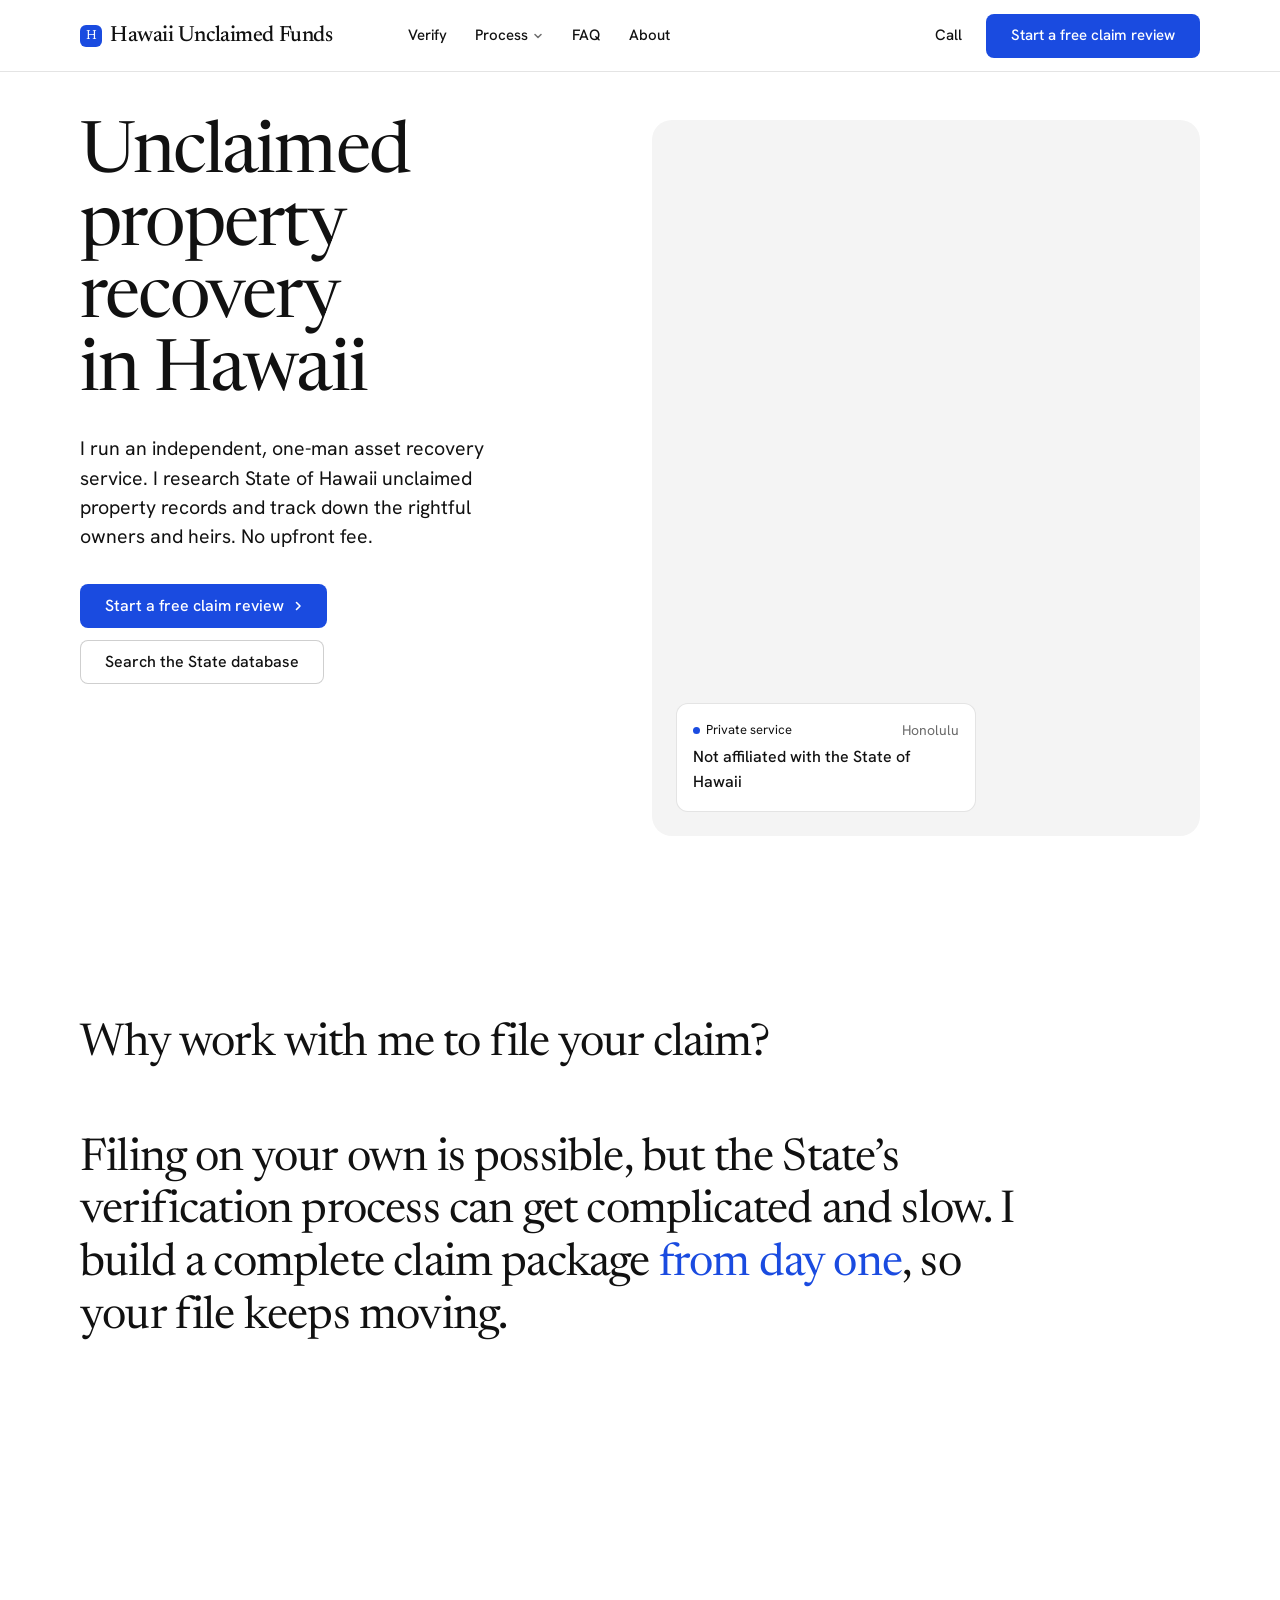
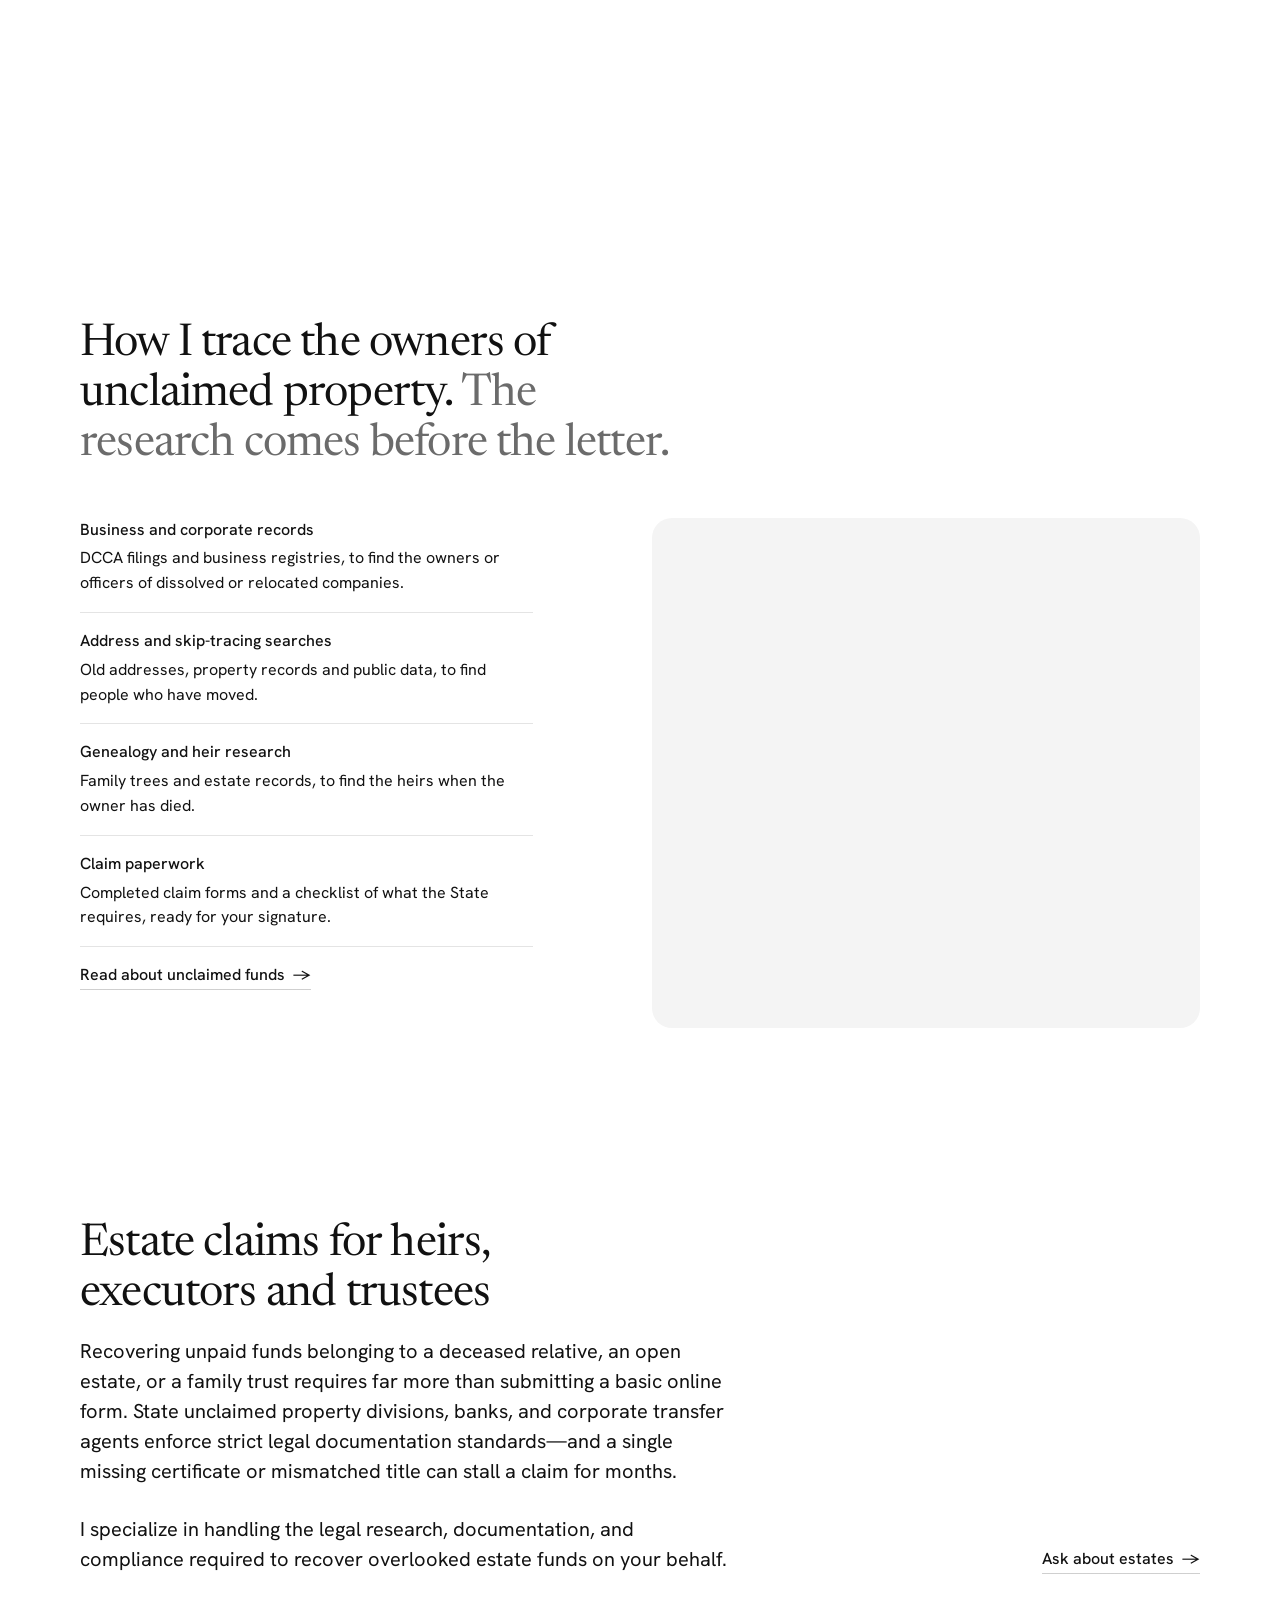
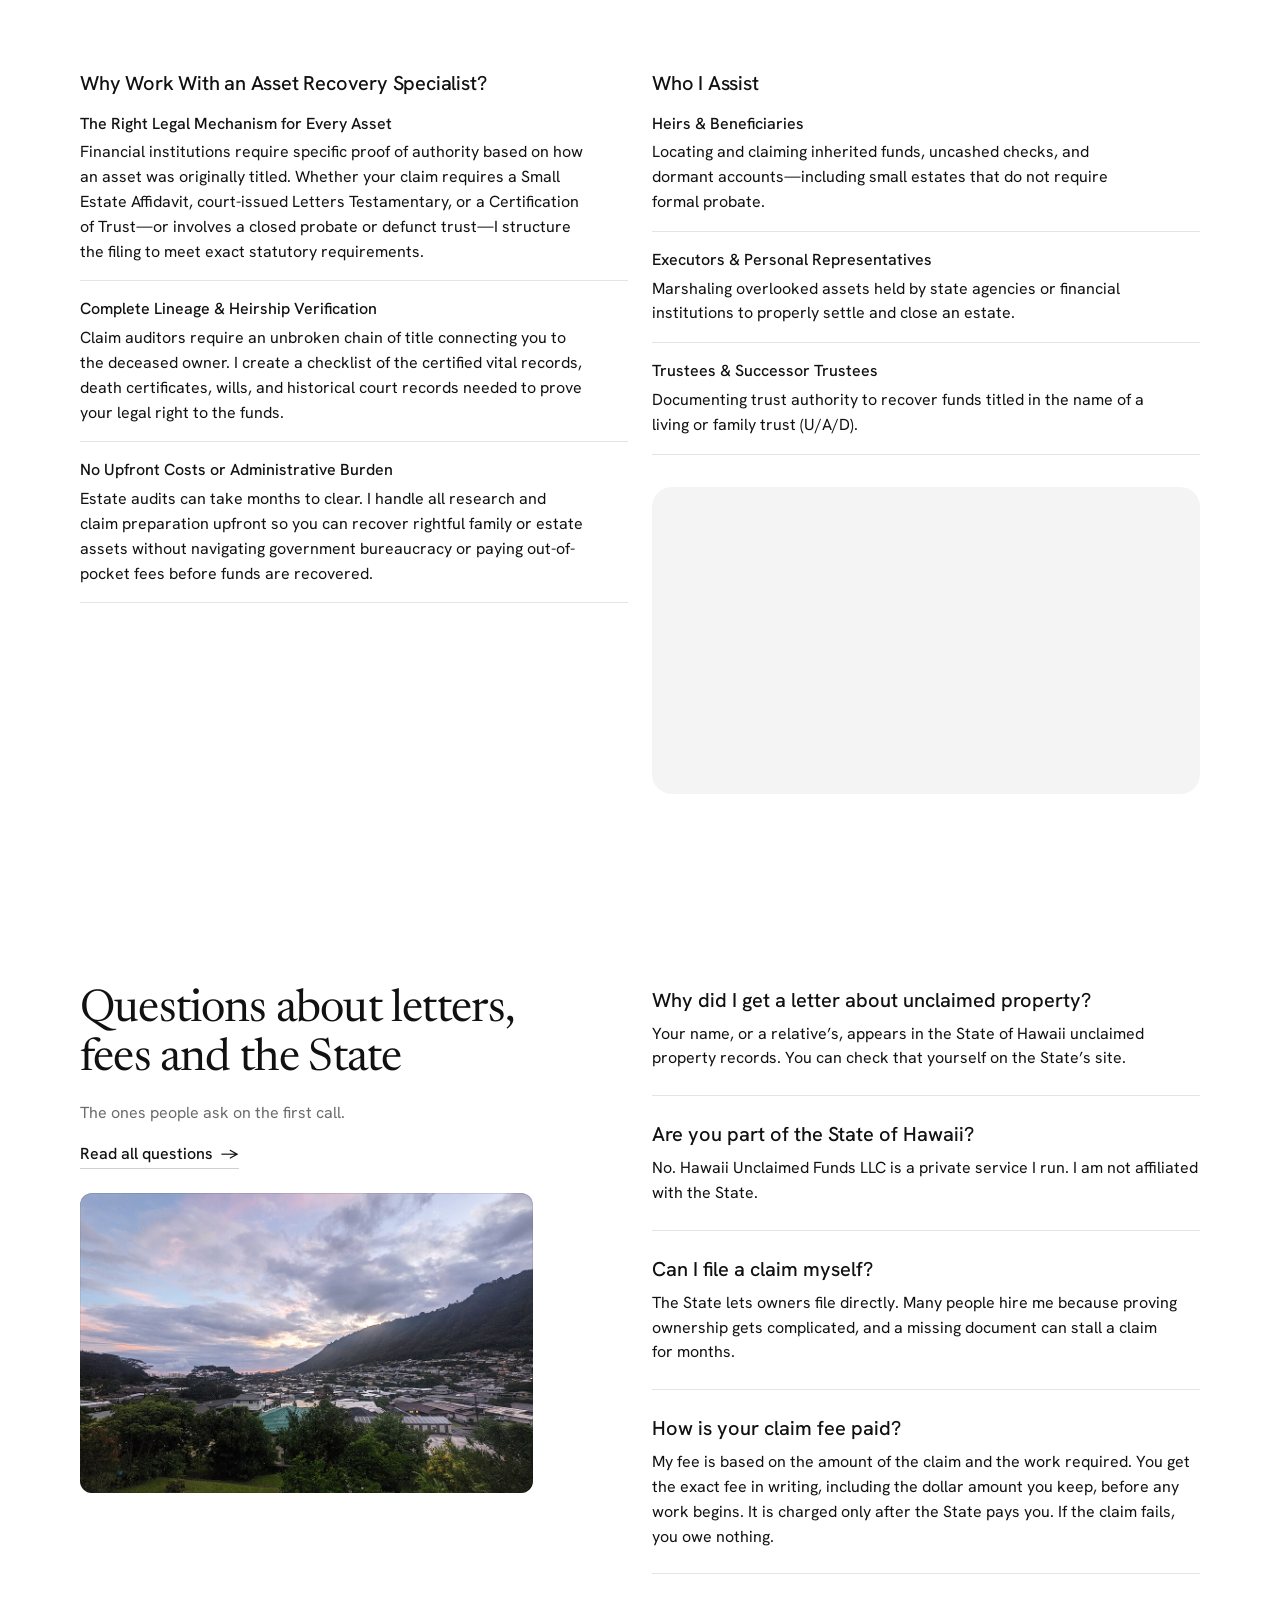
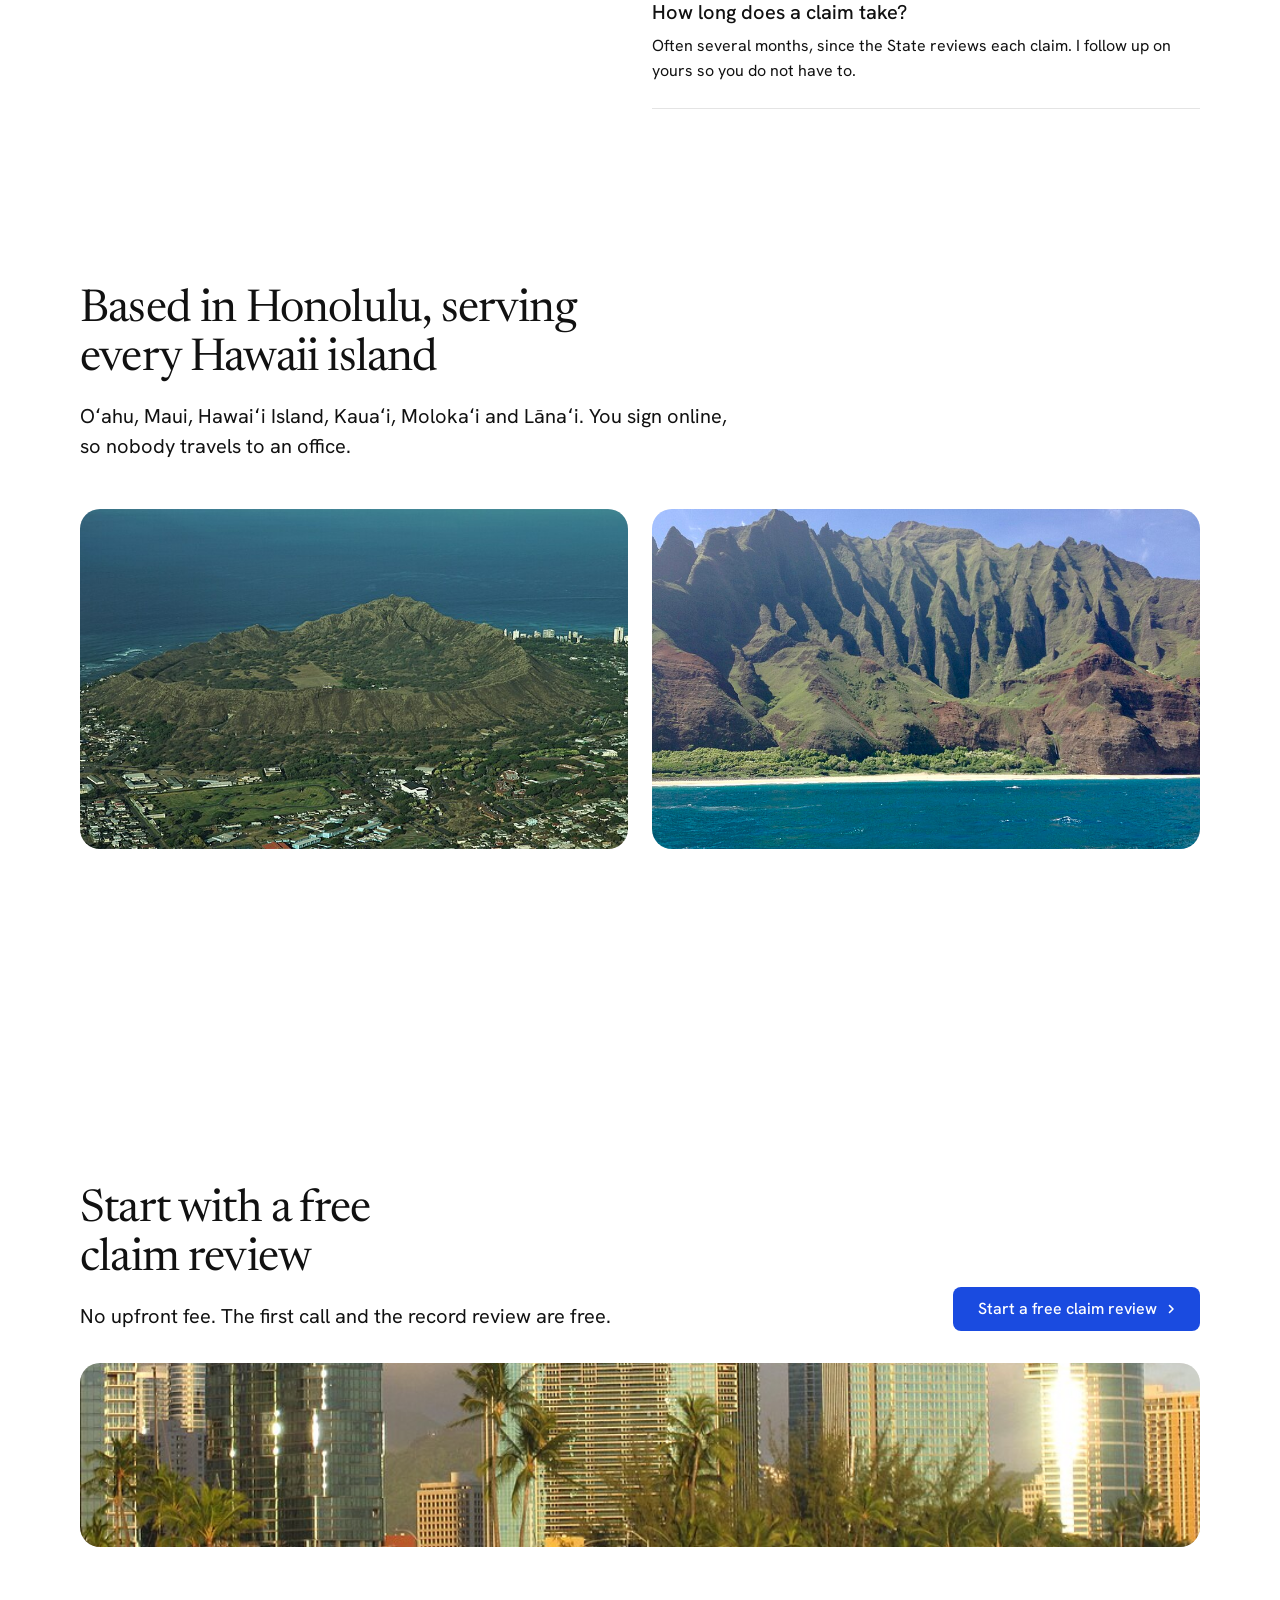
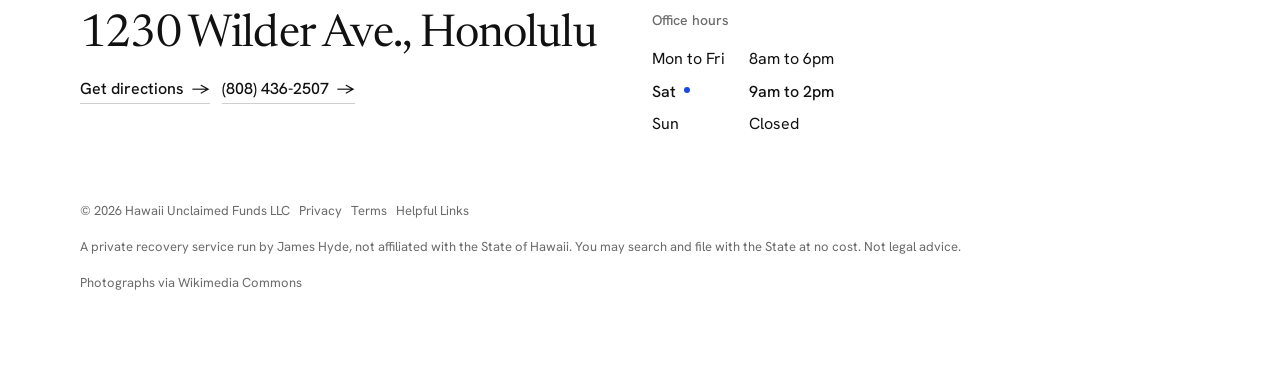
==== commit dda6eae6: "Estates: drop record retrieval from the no-upfront-cost line Co-Authored-By: Claude Opus 5.5 <norepl" ====
--- a/index.html
+++ b/index.html
@@ -220,7 +220,7 @@
           <ul class="rows">
             <li><span class="rows__name">The Right Legal Mechanism for Every Asset</span><p>Financial institutions require specific proof of authority based on how an asset was originally titled. Whether your claim requires a Small Estate Affidavit, court-issued Letters Testamentary, or a Certification of Trust—or involves a closed probate or defunct trust—I structure the filing to meet exact statutory requirements.</p></li>
             <li><span class="rows__name">Complete Lineage &amp; Heirship Verification</span><p>Claim auditors require an unbroken chain of title connecting you to the deceased owner. I create a checklist of the certified vital records, death certificates, wills, and historical court records needed to prove your legal right to the funds.</p></li>
-            <li><span class="rows__name">No Upfront Costs or Administrative Burden</span><p>Estate audits can take months to clear. I handle all research, record retrieval, and claim preparation upfront so you can recover rightful family or estate assets without navigating government bureaucracy or paying out-of-pocket fees before funds are recovered.</p></li>
+            <li><span class="rows__name">No Upfront Costs or Administrative Burden</span><p>Estate audits can take months to clear. I handle all research and claim preparation upfront so you can recover rightful family or estate assets without navigating government bureaucracy or paying out-of-pocket fees before funds are recovered.</p></li>
           </ul>
         </div>
         <div class="span-6 stack-4">
